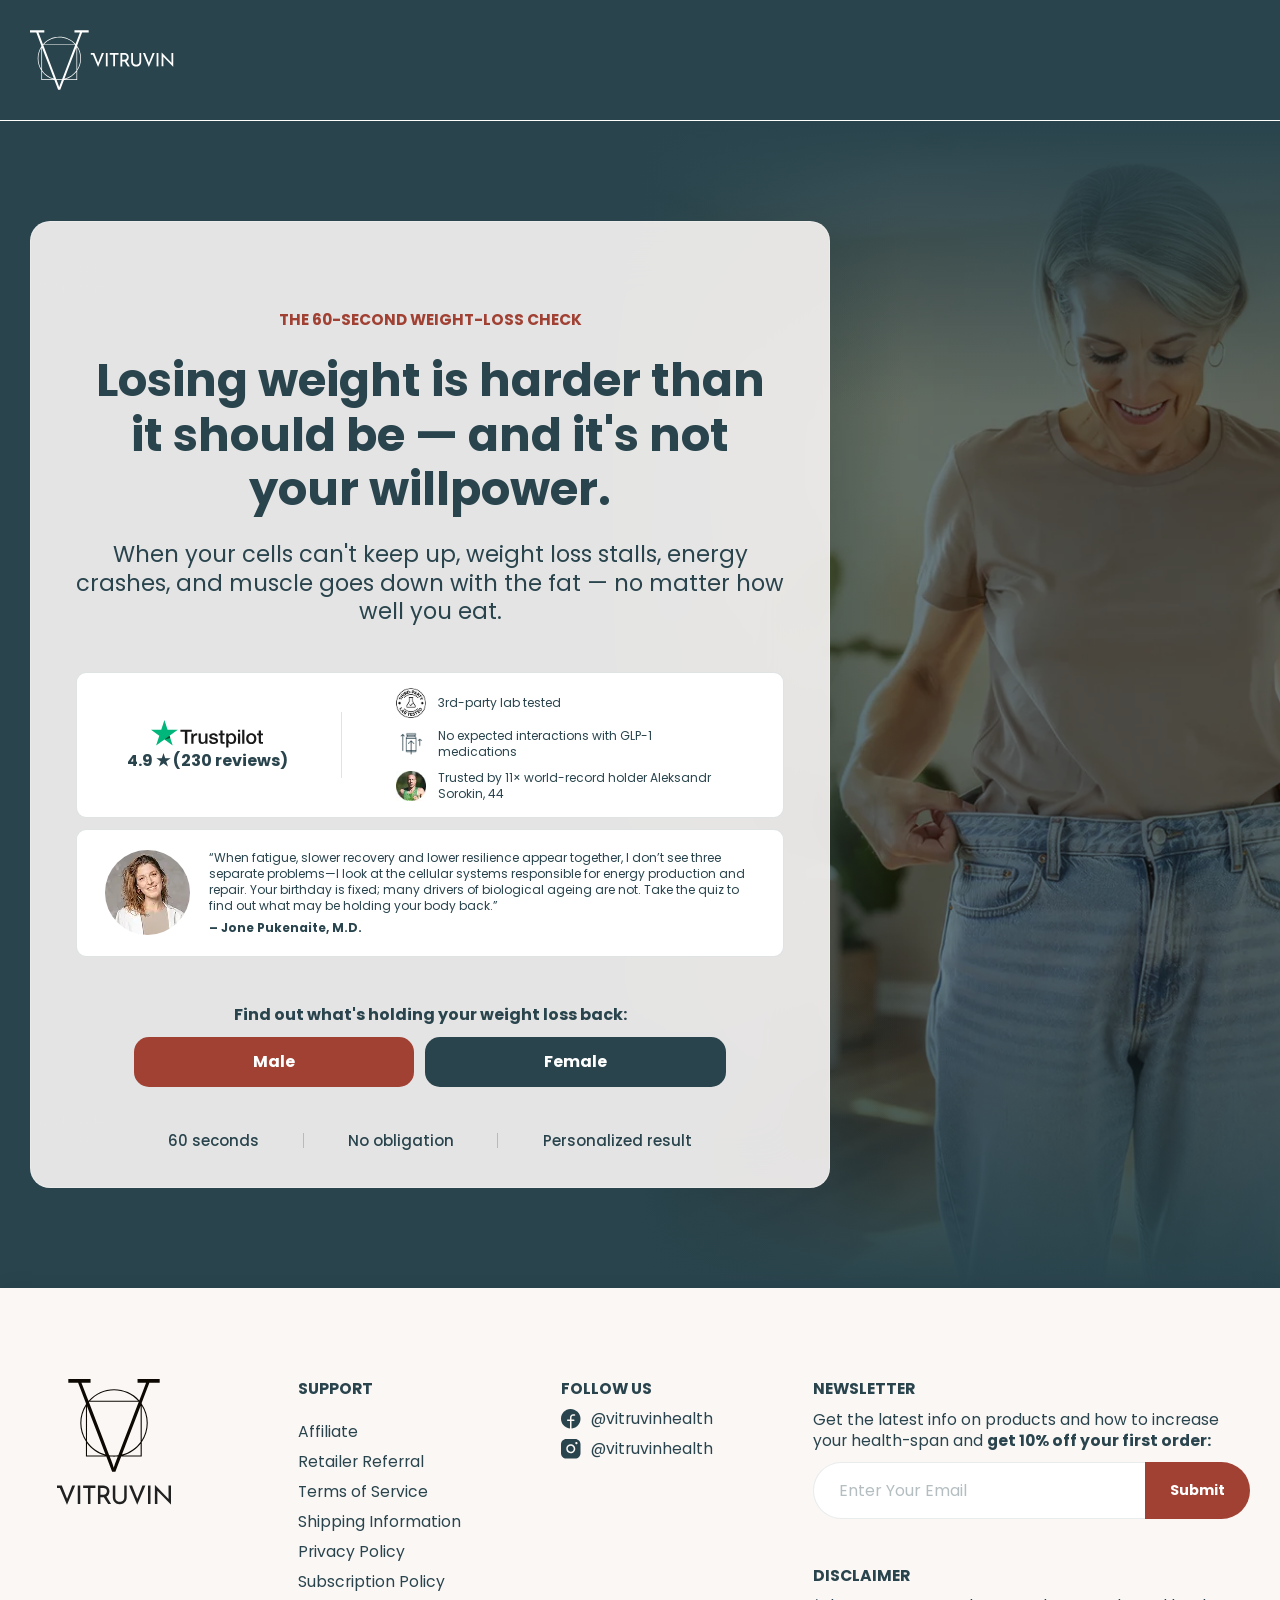
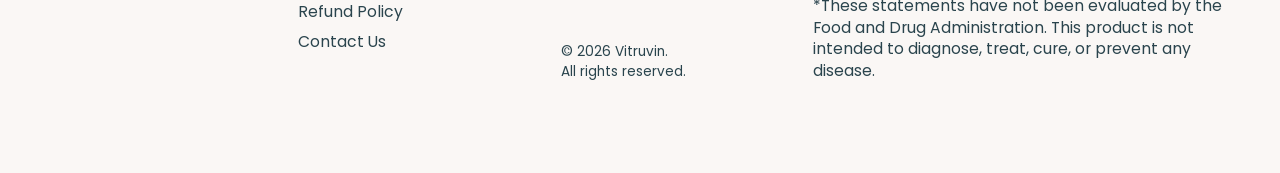
==== index.html @ 2f59027d "Add files via upload" ====
<!DOCTYPE html>
<html lang="en">

<head>
    <meta charset="UTF-8">
    <meta http-equiv="X-UA-Compatible" content="IE=edge">
    <meta name="viewport" content="width=device-width, initial-scale=1.0">
    <meta name="description" content="Vitruvin">
    <link rel="stylesheet" href="css/main-styles.css">

    <!-- &display=swap -->
    <link
        href="https://fonts.googleapis.com/css?family=Poppins:100,100italic,200,200italic,300,300italic,regular,italic,500,500italic,600,600italic,700,700italic,800,800italic,900,900italic&display=swap"
        rel="stylesheet" >
    <link
        href="https://fonts.googleapis.com/css?family=Roboto:100,200,300,regular,500,600,700,800,900,100italic,200italic,300italic,italic,500italic,600italic,700italic,800italic,900italic&display=swap"
        rel="stylesheet" >
    <title>Vitruvin</title>
</head>

<body>
    <div class="wrapper">
        <header class="header">
            <div class="header__container">
                <a href="/" class="header__logo" aria-label="logo / homepage link">
                    <svg>
                        <use xlink:href='img/icons/icons-sprite.svg#white-logo'></use>
                    </svg>
                </a>
            </div>
        </header>
        <main class="page">
            <section class='hero'>
                <div class="hero__back">
                    <span class="hero__back-01"></span><span class="hero__back-02"></span><span
                        class="hero__back-03"></span><span class="hero__back-04"></span>
                    <span class="hero__back-05"></span>
                </div>
                <div class="hero__container">
                    <form action="#" class="body-hero">
                        <header class="body-hero__header">
                            THE 60-SECOND WEIGHT-LOSS CHECK
                        </header>
                        <fieldset class="body-hero__fieldset">
                            <h1 class="body-hero__title">
                                Losing weight is harder than it should be — and it's not your willpower.
                            </h1>
                            <div class="body-hero__subtitle">
                                When your cells can't keep up, weight loss stalls, energy crashes, and muscle goes
                                down with the fat — no matter how
                                well you eat.
                            </div>
                            <div class="body-hero__about">
                                <div class="body-hero__trustpilot">
                                    <div class="body-hero__trustpilot-logo">
                                        <svg>
                                            <use xlink:href='img/icons/icons-sprite.svg#trustpilot-logo'></use>
                                        </svg>
                                    </div>
                                    <div class="body-hero__trustpilot-text">
                                        4.9 ★ (230 reviews)
                                    </div>
                                </div>
                                <div class="body-hero__info">
                                    <ul class="body-hero__list">
                                        <li class="body-hero__item">
                                            <div class="body-hero__item-icon">
                                                <img src="img/hero/icon_01.png" alt="hero-icon">
                                            </div>
                                            <div class="body-hero__item-text">
                                                3rd-party lab tested
                                            </div>
                                        </li>
                                        <li class="body-hero__item">
                                            <div class="body-hero__item-icon">
                                                <img src="img/hero/icon_02.png" alt="hero-icon">
                                            </div>
                                            <div class="body-hero__item-text">
                                                No expected interactions with GLP-1 medications
                                            </div>
                                        </li>
                                        <li class="body-hero__item">
                                            <div class="body-hero__item-icon">
                                                <img src="img/hero/info-avatar.webp" alt="hero-icon">
                                            </div>
                                            <div class="body-hero__item-text">
                                                Trusted by 11× world-record holder Aleksandr Sorokin, 44
                                            </div>
                                        </li>
                                    </ul>
                                </div>
                            </div>
                            <div class="body-hero__review">
                                <div class="body-hero__review-avatar">
                                    <img src="img/hero/review-avatar_01.webp" alt="review-avatar">
                                </div>
                                <div class="body-hero__review-text">
                                    “When fatigue, slower recovery and lower resilience appear together, I
                                    don’t see three separate problems—I look at the
                                    cellular systems responsible for energy production and repair. Your
                                    birthday is fixed; many drivers of biological ageing
                                    are not. Take the quiz to find out what may be holding your body back.”
                                </div>
                                <div class="body-hero__review-name">
                                    – Jone Pukenaite, M.D.
                                </div>
                            </div>
                            <div class="hero-body-quiz">
                                <h2 class="hero-body-quiz__question">
                                    Find out what's holding your weight loss back:
                                </h2>
                                <div class="hero-body-quiz__answers hero-body-quiz__answers-row">
                                    <button type="button" class="hero-body-quiz__button hero-body-quiz__button-alt">
                                        Male
                                    </button>
                                    <button type="button" class="hero-body-quiz__button">
                                        Female
                                    </button>
                                </div>
                            </div>
                        </fieldset>
                        <footer class="body-hero__footer">
                            <ul class="body-hero__footer-list">
                                <li class="body-hero__footer-item">
                                    60 seconds
                                </li>
                                <li class="body-hero__footer-item">
                                    No obligation
                                </li>
                                <li class="body-hero__footer-item">
                                    Personalized result
                                </li>
                            </ul>
                        </footer>
                    </form>
                </div>
            </section>
        </main>
        <footer class="footer">
            <div class="footer__container">
                <a href="/" class="footer__logo" aria-label="logo/ homepage link">
                    <svg>
                        <use xlink:href='img/icons/icons-sprite.svg#dark-logo'></use>
                    </svg>
                </a>
                <div class="footer__actions">
                    <div class="footer__column">
                        <h2 class="footer__title footer__title-alt">
                            SUPPORT
                        </h2>
                        <nav class="footer__menu">
                            <ul class="footer__list">
                                <li class="footer__item">
                                    <a href="#" class="footer__link">
                                        Affiliate
                                    </a>
                                </li>
                                <li class="footer__item">
                                    <a href="#" class="footer__link">
                                        Retailer Referral
                                    </a>
                                </li>
                                <li class="footer__item">
                                    <a href="#" class="footer__link">
                                        Terms of Service
                                    </a>
                                </li>
                                <li class="footer__item">
                                    <a href="#" class="footer__link">
                                        Shipping Information
                                    </a>
                                </li>
                                <li class="footer__item">
                                    <a href="#" class="footer__link">
                                        Privacy Policy
                                    </a>
                                </li>
                                <li class="footer__item">
                                    <a href="#" class="footer__link">
                                        Subscription Policy
                                    </a>
                                </li>
                                <li class="footer__item">
                                    <a href="#" class="footer__link">
                                        Refund Policy
                                    </a>
                                </li>
                                <li class="footer__item">
                                    <a href="#" class="footer__link">
                                        Contact Us
                                    </a>
                                </li>
                            </ul>
                        </nav>
                    </div>
                    <div class="footer__column">
                        <h2 class="footer__title">
                            FOLLOW US
                        </h2>
                        <nav class="footer__menu">
                            <ul class="footer__list">
                                <li class="footer__item">
                                    <a href="#" class="footer__link">
                                        <span class="footer__icon">
                                            <svg>
                                                <use xlink:href='img/icons/icons-sprite.svg#social_01'></use>
                                            </svg>
                                        </span>
                                        @vitruvinhealth
                                    </a>
                                </li>
                                <li class="footer__item">
                                    <a href="#" class="footer__link">
                                        <span class="footer__icon">
                                            <svg>
                                                <use xlink:href='img/icons/icons-sprite.svg#social_02'></use>
                                            </svg>
                                        </span>
                                        @vitruvinhealth
                                    </a>
                                </li>
                            </ul>
                        </nav>
                        <div class="footer__copy">
                            <span>© 2026 Vitruvin.</span>
                            All rights reserved.
                        </div>
                    </div>
                </div>
                <div class="footer__column">
                    <h2 class="footer__title">
                        NEWSLETTER
                    </h2>
                    <div class="footer__text">
                        Get the latest info on products and how to increase your health-span and <strong>get 10% off
                            your first order:</strong>
                    </div>
                    <form action="#" class="form-footer">
                        <div class="form-footer__item">
                            <input type="email" id="userEmail" name="User Email" autocomplete="email"
                                class="form-footer__input" placeholder="Enter Your Email">
                            <button type="submit" class="form-footer__button">
                                Submit
                            </button>
                        </div>
                    </form>
                    <h3 class="footer__title">
                        DISCLAIMER
                    </h3>
                    <div class="footer__text">
                        *These statements have not been evaluated by the Food and Drug
                        Administration. This product is not intended to diagnose, treat,
                        cure, or prevent any disease.
                    </div>
                </div>
                <div class="footer__copy footer__copy-tablet">
                    <span>© 2026 Vitruvin.</span>
                    All rights reserved.
                </div>
            </div>
        </footer>
    </div>
    <script src="js/script.js"></script>
</body>

</html>
---- css/main-styles.css ----
* {
  padding: 0;
  margin: 0;
  border: 0;
}

*, *:before, *:after {
  -webkit-box-sizing: border-box;
  box-sizing: border-box;
}

:focus, :active {
  outline: none;
}

a:focus, a:active {
  outline: none;
}

nav, footer, header, aside {
  display: block;
}

html, body {
  height: 100%;
  width: 100%;
  font-size: 100%;
  line-height: 1;
  -ms-text-size-adjust: 100%;
  -moz-text-size-adjust: 100%;
  -webkit-text-size-adjust: 100%;
  -webkit-font-smoothing: antialiased;
}

input, button, textarea {
  font-family: inherit;
}

textarea {
  resize: none;
}

input::-ms-clear {
  display: none;
}

button {
  cursor: pointer;
  background: transparent;
}

button::-moz-focus-inner {
  padding: 0;
  border: 0;
}

a, a:visited {
  text-decoration: none;
}

a:hover {
  text-decoration: none;
}

ul li {
  list-style: none;
}

img {
  vertical-align: top;
  max-width: 100%;
}

h1, h2, h3, h4, h5, h6 {
  font-size: inherit;
  font-weight: 400;
}

:root {
  --font-family: "Poppins", sans-serif;
  --second-family: "Roboto", sans-serif;
  --third-family: "SF Pro", sans-serif;
  --font3: "Inter", sans-serif;
  --font4: "Geist Mono", sans-serif;
}

html,
body {
  height: 100%;
}

body {
  line-height: 125%;
  font-family: var(--font-family);
  color: #000;
  font-size: 16px;
  color: #29444d;
}
body._lock {
  overflow: hidden;
}

.wrapper {
  overflow: hidden;
  min-height: 100%;
  display: -webkit-box;
  display: -ms-flexbox;
  display: flex;
  -webkit-box-orient: vertical;
  -webkit-box-direction: normal;
      -ms-flex-direction: column;
          flex-direction: column;
}

.page {
  -webkit-box-flex: 1;
      -ms-flex: 1 1 auto;
          flex: 1 1 auto;
}

[class*=__container] {
  max-width: 1460px;
  margin: 0 auto;
  padding: 0 30px;
}

.header {
  background: #29444d;
  padding: 70px 0 30px;
  border-bottom: 1px solid #fff;
}
@media (min-width: 480px) {
  .header {
    padding: 30px 0;
  }
}
@media (max-width: 480px) {
  .header__logo {
    display: -webkit-box;
    display: -ms-flexbox;
    display: flex;
    -webkit-box-align: center;
        -ms-flex-align: center;
            align-items: center;
    -webkit-box-pack: center;
        -ms-flex-pack: center;
            justify-content: center;
  }
}
.header__logo svg {
  width: 144px;
  height: 60px;
  display: -webkit-box;
  display: -ms-flexbox;
  display: flex;
  -webkit-box-align: center;
      -ms-flex-align: center;
          align-items: center;
  -webkit-box-pack: center;
      -ms-flex-pack: center;
          justify-content: center;
}
.header__logo svg svg {
  width: 144px;
  height: 60px;
}

.hero {
  position: relative;
  padding: 0 0 50px;
}
@media (max-width: 767.98px) {
  .hero {
    background: #29444d;
  }
}
@media (min-width: 768.98px) {
  .hero {
    padding: 100px 0;
  }
}
.hero__back {
  position: relative;
}
@media (min-width: 768.98px) {
  .hero__back {
    position: absolute;
    width: 100%;
    height: 100%;
    top: 0;
    left: 0;
    z-index: -1;
  }
}
.hero__back-01 {
  position: absolute;
  width: 100%;
  height: 100%;
  top: 0;
  left: 0;
  z-index: 2;
  mix-blend-mode: multiply;
}
@media (min-width: 768.98px) {
  .hero__back-01 {
    background: rgba(41, 68, 77, 0.7);
  }
}
@media (max-width: 767.98px) {
  .hero__back-01 {
    background: rgba(41, 68, 77, 0.85);
  }
}
.hero__back-02 {
  position: absolute;
  width: 100%;
  height: 100%;
  top: 0;
  left: 0;
}
@media (min-width: 768.98px) {
  .hero__back-02 {
    width: 115%;
    z-index: 2;
    background: -webkit-gradient(linear, left top, right top, color-stop(43.49%, #29444d), color-stop(61.33%, rgba(41, 68, 77, 0)));
    background: linear-gradient(90deg, #29444d 43.49%, rgba(41, 68, 77, 0) 61.33%);
  }
}
@media (max-width: 767.98px) {
  .hero__back-02 {
    background: -webkit-gradient(linear, left bottom, left top, from(#29444d), color-stop(15.8%, rgba(41, 68, 77, 0)));
    background: linear-gradient(360deg, #29444d 0%, rgba(41, 68, 77, 0) 15.8%);
    z-index: 3;
  }
}
@media (min-width: 768.98px) {
  .hero__back-03 {
    position: absolute;
    width: 100%;
    height: 100%;
    top: 0;
    left: 0;
    z-index: 2;
    background: -webkit-gradient(linear, left bottom, left top, from(#29444d), color-stop(26.64%, rgba(41, 68, 77, 0)));
    background: linear-gradient(360deg, #29444d 0%, rgba(41, 68, 77, 0) 26.64%);
  }
}
@media (min-width: 768.98px) {
  .hero__back-04 {
    position: absolute;
    width: 100%;
    height: 100%;
    top: 0;
    left: 0;
    z-index: 2;
    background: -webkit-gradient(linear, left top, left bottom, from(#29444d), color-stop(24.35%, rgba(41, 68, 77, 0)));
    background: linear-gradient(180deg, #29444d 0%, rgba(41, 68, 77, 0) 24.35%);
  }
}
.hero__back-05 {
  width: 100%;
  display: block;
  background: url(../img/hero/hero-back.webp) center top/cover no-repeat;
}
@media (min-width: 768.98px) {
  .hero__back-05 {
    position: absolute;
    width: 100%;
    height: 100%;
    top: 0;
    right: 0;
    z-index: 1;
    mix-blend-mode: multiply;
    background: url(../img/hero/hero-back-desktop.webp) center top/cover no-repeat;
  }
}
@media (max-width: 767.98px) {
  .hero__back-05 {
    aspect-ratio: 39/25;
  }
}
.hero__back img {
  position: absolute;
  width: 50%;
  height: 100%;
  top: 0;
  right: 0;
  -o-object-fit: cover;
     object-fit: cover;
  -o-object-position: right top;
     object-position: right top;
  z-index: 1;
}

.body-hero {
  padding-top: 100px;
}
@media (max-width: 1460px) {
  .body-hero {
    padding-top: calc(30px + 70 * (100vw - 390px) / 1070);
  }
}
.body-hero {
  padding-bottom: 40px;
}
@media (max-width: 1460px) {
  .body-hero {
    padding-bottom: calc(30px + 10 * (100vw - 390px) / 1070);
  }
}
.body-hero {
  padding-inline: 50px;
}
@media (max-width: 1460px) {
  .body-hero {
    padding-inline: calc(20px + 30 * (100vw - 390px) / 1070);
  }
}
.body-hero {
  backdrop-filter: blur(30px);
  background: rgba(250, 247, 245, 0.9);
  border: 1px solid rgba(255, 255, 255, 0.25);
  border-radius: 20px;
  max-width: 800px;
  -webkit-box-sizing: border-box;
          box-sizing: border-box;
}
.body-hero__header {
  font-weight: 700;
  font-size: 16px;
}
@media (max-width: 1460px) {
  .body-hero__header {
    font-size: calc(12px + 4 * (100vw - 390px) / 1070);
  }
}
.body-hero__header {
  line-height: 125%;
  text-align: center;
  color: #a14133;
  margin-bottom: 25px;
}
@media (max-width: 1460px) {
  .body-hero__header {
    margin-bottom: calc(15px + 10 * (100vw - 390px) / 1070);
  }
}
.body-hero__fieldset {
  display: block;
  width: 100%;
}
@media (max-width: 400px) {
  .body-hero__fieldset {
    width: calc(100% + 2px);
    margin-left: -1px;
  }
}
.body-hero__fieldset:not(:last-child) {
  margin-bottom: 50px;
}
@media (max-width: 1460px) {
  .body-hero__fieldset:not(:last-child) {
    margin-bottom: calc(30px + 20 * (100vw - 390px) / 1070);
  }
}
.body-hero__title {
  font-weight: 700;
  font-size: 51px;
}
@media (max-width: 1460px) {
  .body-hero__title {
    font-size: calc(24px + 27 * (100vw - 390px) / 1070);
  }
}
.body-hero__title {
  text-align: center;
  color: #29444d;
  margin-bottom: 25px;
}
@media (max-width: 1460px) {
  .body-hero__title {
    margin-bottom: calc(15px + 10 * (100vw - 390px) / 1070);
  }
}
.body-hero__title {
  line-height: 125%;
}
@media (min-width: 480px) {
  .body-hero__title {
    line-height: 118%;
  }
}
.body-hero__subtitle {
  font-weight: 400;
  font-size: 24px;
}
@media (max-width: 1460px) {
  .body-hero__subtitle {
    font-size: calc(16px + 8 * (100vw - 390px) / 1070);
  }
}
.body-hero__subtitle {
  text-align: center;
  color: #29444d;
  line-height: 138%;
  margin-bottom: 50px;
}
@media (max-width: 1460px) {
  .body-hero__subtitle {
    margin-bottom: calc(30px + 20 * (100vw - 390px) / 1070);
  }
}
@media (min-width: 480px) {
  .body-hero__subtitle {
    line-height: 125%;
  }
}
.body-hero__about {
  display: -webkit-box;
  display: -ms-flexbox;
  display: flex;
  -webkit-box-pack: justify;
      -ms-flex-pack: justify;
          justify-content: space-between;
  -webkit-box-align: center;
      -ms-flex-align: center;
          align-items: center;
  border: 1px solid rgba(41, 68, 77, 0.15);
  border-radius: 10px;
  padding: 20px;
  background: #fff;
  gap: 15px;
  -webkit-box-orient: vertical;
  -webkit-box-direction: normal;
      -ms-flex-direction: column;
          flex-direction: column;
  margin-bottom: 10px;
}
@media (max-width: 1460px) {
  .body-hero__about {
    margin-bottom: calc(15px + -5 * (100vw - 390px) / 1070);
  }
}
@media (min-width: 570px) {
  .body-hero__about {
    -webkit-box-orient: horizontal;
    -webkit-box-direction: normal;
        -ms-flex-direction: row;
            flex-direction: row;
    gap: 25px;
  }
}
@media (min-width: 767.98px) {
  .body-hero__about {
    gap: 54px;
  }
}
@media (min-width: 991.9808px) {
  .body-hero__about {
    padding: 15px 50px;
  }
}
.body-hero__trustpilot {
  width: 100%;
  display: -webkit-box;
  display: -ms-flexbox;
  display: flex;
  -webkit-box-orient: vertical;
  -webkit-box-direction: normal;
      -ms-flex-direction: column;
          flex-direction: column;
  -webkit-box-align: center;
      -ms-flex-align: center;
          align-items: center;
  padding-bottom: 15px;
  position: relative;
}
.body-hero__trustpilot::after {
  content: "";
  position: absolute;
  width: 100%;
  height: 1px;
  right: 0;
  top: 100%;
  -webkit-transform: translate(0, -50%);
      -ms-transform: translate(0, -50%);
          transform: translate(0, -50%);
  background: rgba(41, 68, 77, 0.15);
}
@media (min-width: 570px) {
  .body-hero__trustpilot {
    -webkit-box-flex: 0;
        -ms-flex: 0 0 auto;
            flex: 0 0 auto;
  }
  .body-hero__trustpilot::after {
    content: "";
    position: absolute;
    width: 1px;
    height: 66px;
    right: 0;
    top: 50%;
    -webkit-transform: translate(0, -50%);
        -ms-transform: translate(0, -50%);
            transform: translate(0, -50%);
    background: rgba(41, 68, 77, 0.15);
  }
}
@media (min-width: 570px) {
  .body-hero__trustpilot {
    width: auto;
    padding-bottom: 0;
    padding-right: 25px;
  }
}
@media (min-width: 767.98px) {
  .body-hero__trustpilot {
    padding-right: 54px;
  }
}
.body-hero__trustpilot-logo {
  width: 116px;
  height: 28px;
  display: -webkit-box;
  display: -ms-flexbox;
  display: flex;
  -webkit-box-align: center;
      -ms-flex-align: center;
          align-items: center;
  -webkit-box-pack: center;
      -ms-flex-pack: center;
          justify-content: center;
}
.body-hero__trustpilot-logo svg {
  width: 116px;
  height: 28px;
}
.body-hero__trustpilot-logo {
  margin-bottom: 5px;
}
.body-hero__trustpilot-text {
  font-weight: 700;
  font-size: 16px;
  line-height: 100%;
  color: #29444d;
}
.body-hero__item {
  display: -webkit-box;
  display: -ms-flexbox;
  display: flex;
  -webkit-box-align: center;
      -ms-flex-align: center;
          align-items: center;
  gap: 10px;
}
@media (max-width: 1460px) {
  .body-hero__item {
    gap: calc(20px + -10 * (100vw - 390px) / 1070);
  }
}
.body-hero__item:not(:last-child) {
  margin-bottom: 10px;
}
.body-hero__item-icon {
  -webkit-box-flex: 0;
      -ms-flex: 0 0 40px;
          flex: 0 0 40px;
}
@media (min-width: 767.98px) {
  .body-hero__item-icon {
    -webkit-box-flex: 0;
        -ms-flex: 0 0 30px;
            flex: 0 0 30px;
  }
}
.body-hero__item-icon img {
  width: 100%;
  -o-object-fit: contain;
     object-fit: contain;
}
.body-hero__item-text {
  font-weight: 400;
  font-size: 12px;
  line-height: 133%;
  color: #29444d;
}
.body-hero__review {
  display: grid;
  grid-template-columns: 40px 1fr;
  -webkit-column-gap: 20px;
     -moz-column-gap: 20px;
          column-gap: 20px;
}
@media (max-width: 1460px) {
  .body-hero__review {
    -webkit-column-gap: calc(10px + 10 * (100vw - 390px) / 1070);
       -moz-column-gap: calc(10px + 10 * (100vw - 390px) / 1070);
            column-gap: calc(10px + 10 * (100vw - 390px) / 1070);
  }
}
.body-hero__review {
  row-gap: 5px;
}
@media (max-width: 1460px) {
  .body-hero__review {
    row-gap: calc(15px + -10 * (100vw - 390px) / 1070);
  }
}
.body-hero__review {
  border: 1px solid rgba(41, 68, 77, 0.15);
  border-radius: 10px;
  padding-block: 20px;
  padding-inline: 30px;
}
@media (max-width: 1460px) {
  .body-hero__review {
    padding-inline: calc(20px + 10 * (100vw - 390px) / 1070);
  }
}
.body-hero__review {
  background: #fff;
}
@media (min-width: 570px) {
  .body-hero__review {
    grid-template-columns: 85px 1fr;
  }
}
.body-hero__review:not(:last-child) {
  margin-bottom: 50px;
}
@media (max-width: 1460px) {
  .body-hero__review:not(:last-child) {
    margin-bottom: calc(30px + 20 * (100vw - 390px) / 1070);
  }
}
.body-hero__review-avatar {
  border-radius: 50%;
  overflow: hidden;
  width: 40px;
  height: 40px;
  grid-row-start: 2;
  grid-row-end: 3;
}
@media (min-width: 570px) {
  .body-hero__review-avatar {
    grid-row-start: 1;
    grid-row-end: 3;
    width: 85px;
    height: 85px;
  }
}
.body-hero__review-text {
  font-weight: 400;
  font-size: 12px;
  line-height: 133%;
  color: #29444d;
}
@media (max-width: 569px) {
  .body-hero__review-text {
    grid-column-start: 1;
    grid-column-end: 3;
  }
}
.body-hero__review-name {
  font-weight: 700;
  font-size: 12px;
  line-height: 133%;
  color: #29444d;
  -ms-flex-item-align: center;
      align-self: center;
}
.body-hero__footer-list {
  display: -webkit-box;
  display: -ms-flexbox;
  display: flex;
  gap: 50px;
}
@media (max-width: 1460px) {
  .body-hero__footer-list {
    gap: calc(17px + 33 * (100vw - 390px) / 1070);
  }
}
.body-hero__footer-list {
  -webkit-box-pack: center;
      -ms-flex-pack: center;
          justify-content: center;
  -webkit-box-align: center;
      -ms-flex-align: center;
          align-items: center;
  text-align: center;
}
.body-hero__footer-item {
  font-weight: 500;
  font-size: 16px;
}
@media (max-width: 1460px) {
  .body-hero__footer-item {
    font-size: calc(10px + 6 * (100vw - 390px) / 1070);
  }
}
.body-hero__footer-item {
  line-height: 100%;
  color: #29444d;
}
.body-hero__footer-item:not(:last-child) {
  position: relative;
  padding-right: 50px;
}
@media (max-width: 1460px) {
  .body-hero__footer-item:not(:last-child) {
    padding-right: calc(17px + 33 * (100vw - 390px) / 1070);
  }
}
.body-hero__footer-item:not(:last-child)::after {
  content: "";
  position: absolute;
  width: 1px;
  height: 100%;
  top: 0;
  right: 0;
  background: rgba(41, 68, 77, 0.25);
}
@media (min-width: 390px) {
  .body-hero__footer-item {
    text-wrap: nowrap;
  }
}

.hero-body-quiz__question {
  font-weight: 700;
  font-size: 16px;
  line-height: 138%;
  text-align: center;
  color: #29444d;
  margin-bottom: 10px;
}
@media (max-width: 1460px) {
  .hero-body-quiz__question {
    margin-bottom: calc(15px + -5 * (100vw - 390px) / 1070);
  }
}
.hero-body-quiz__answers-row {
  display: -webkit-box;
  display: -ms-flexbox;
  display: flex;
  -webkit-box-align: center;
      -ms-flex-align: center;
          align-items: center;
  gap: 10px;
}
@media (max-width: 1460px) {
  .hero-body-quiz__answers-row {
    gap: calc(15px + -5 * (100vw - 390px) / 1070);
  }
}
@media (max-width: 580px) {
  .hero-body-quiz__answers-row {
    -webkit-box-orient: vertical;
    -webkit-box-direction: normal;
        -ms-flex-direction: column;
            flex-direction: column;
  }
}
.hero-body-quiz__answers-row {
  max-width: 592px;
  margin-inline: auto;
}
.hero-body-quiz__button {
  -webkit-box-flex: 1;
      -ms-flex: 1 1 auto;
          flex: 1 1 auto;
  border-radius: 15px;
  padding: 17px 20px;
  background: #29444d;
  font-weight: 700;
  font-size: 16px;
  line-height: 100%;
  text-align: center;
  color: #fff;
}
@media (max-width: 580px) {
  .hero-body-quiz__button {
    width: 100%;
  }
}
.hero-body-quiz__button-alt {
  background: #a14133;
}

.footer {
  -webkit-box-shadow: 0 -2px 20px 0 rgba(0, 0, 0, 0.05);
          box-shadow: 0 -2px 20px 0 rgba(0, 0, 0, 0.05);
  background: #faf7f5;
  padding-block: 100px;
}
@media (max-width: 1460px) {
  .footer {
    padding-block: calc(50px + 50 * (100vw - 390px) / 1070);
  }
}
.footer__container {
  display: -webkit-box;
  display: -ms-flexbox;
  display: flex;
  gap: 40px;
}
@media (min-width: 1270px) {
  .footer__container {
    gap: 100px;
  }
}
@media (max-width: 991.98px) {
  .footer__container {
    -webkit-box-orient: vertical;
    -webkit-box-direction: normal;
        -ms-flex-direction: column;
            flex-direction: column;
  }
}
.footer__logo {
  -webkit-box-flex: 0;
      -ms-flex: 0 0 114px;
          flex: 0 0 114px;
  width: 114px;
  height: 126px;
  display: -webkit-box;
  display: -ms-flexbox;
  display: flex;
  -webkit-box-align: center;
      -ms-flex-align: center;
          align-items: center;
  -webkit-box-pack: center;
      -ms-flex-pack: center;
          justify-content: center;
}
.footer__logo svg {
  width: 114px;
  height: 126px;
}
.footer__logo {
  padding-inline: 27px;
  -webkit-box-sizing: content-box;
          box-sizing: content-box;
}
@media (max-width: 991.98px) {
  .footer__logo {
    margin: 0 auto;
  }
}
.footer__actions {
  display: -webkit-box;
  display: -ms-flexbox;
  display: flex;
  gap: 40px;
  -webkit-box-flex: 0;
      -ms-flex: 0 0 auto;
          flex: 0 0 auto;
}
@media (min-width: 1270px) {
  .footer__actions {
    gap: 100px;
  }
}
@media (max-width: 991.98px) {
  .footer__actions {
    -webkit-box-ordinal-group: 4;
        -ms-flex-order: 3;
            order: 3;
  }
}
.footer__column:has(.footer__copy) {
  display: -webkit-box;
  display: -ms-flexbox;
  display: flex;
  -webkit-box-orient: vertical;
  -webkit-box-direction: normal;
      -ms-flex-direction: column;
          flex-direction: column;
}
.footer__column:has(.form-footer) {
  -webkit-box-flex: 0;
      -ms-flex: 0 1 auto;
          flex: 0 1 auto;
}
@media (max-width: 991.98px) {
  .footer__column:has(.form-footer) {
    -webkit-box-ordinal-group: 2;
        -ms-flex-order: 1;
            order: 1;
  }
}
@media (min-width: 991.98px) {
  .footer__column {
    max-width: 608px;
  }
}
.footer__title {
  font-weight: 700;
  font-size: 16px;
}
@media (max-width: 1460px) {
  .footer__title {
    font-size: calc(14px + 2 * (100vw - 390px) / 1070);
  }
}
.footer__title {
  line-height: 125%;
  color: #2a444d;
  margin-bottom: 10px;
}
.footer__title-alt {
  margin-bottom: 26px;
}
@media (max-width: 1460px) {
  .footer__title-alt {
    margin-bottom: calc(10px + 16 * (100vw - 390px) / 1070);
  }
}
.footer__item:not(:last-child) {
  margin-bottom: 0.625rem;
}
.footer__link {
  font-weight: 400;
  font-size: 16px;
}
@media (max-width: 1460px) {
  .footer__link {
    font-size: calc(14px + 2 * (100vw - 390px) / 1070);
  }
}
.footer__link {
  line-height: 125%;
  color: #2a444d;
}
.footer__link:has(.footer__icon) {
  display: -webkit-box;
  display: -ms-flexbox;
  display: flex;
  -webkit-box-align: center;
      -ms-flex-align: center;
          align-items: center;
  gap: 10px;
}
.footer__icon {
  width: 20px;
  height: 20px;
  display: -webkit-box;
  display: -ms-flexbox;
  display: flex;
  -webkit-box-align: center;
      -ms-flex-align: center;
          align-items: center;
  -webkit-box-pack: center;
      -ms-flex-pack: center;
          justify-content: center;
}
.footer__icon svg {
  width: 20px;
  height: 20px;
}
.footer__copy {
  -webkit-box-flex: 1;
      -ms-flex: 1 1 auto;
          flex: 1 1 auto;
  display: -webkit-box;
  display: -ms-flexbox;
  display: flex;
  -webkit-box-orient: vertical;
  -webkit-box-direction: normal;
      -ms-flex-direction: column;
          flex-direction: column;
  -webkit-box-pack: end;
      -ms-flex-pack: end;
          justify-content: flex-end;
  margin-top: 40px;
  font-size: 14px;
}
@media (max-width: 1460px) {
  .footer__copy {
    font-size: calc(12px + 2 * (100vw - 390px) / 1070);
  }
}
.footer__copy span {
  display: block;
}
@media (max-width: 990.98px) {
  .footer__copy {
    display: none;
  }
}
@media (min-width: 991.98px) {
  .footer__copy-tablet {
    display: none;
  }
}
@media (max-width: 990.98px) {
  .footer__copy-tablet {
    margin-top: 0;
    display: -webkit-box;
    display: -ms-flexbox;
    display: flex;
    -webkit-box-align: center;
        -ms-flex-align: center;
            align-items: center;
    -webkit-box-pack: center;
        -ms-flex-pack: center;
            justify-content: center;
    -webkit-box-ordinal-group: 6;
        -ms-flex-order: 5;
            order: 5;
  }
}
.footer__text {
  font-size: 16px;
}
@media (max-width: 1460px) {
  .footer__text {
    font-size: calc(14px + 2 * (100vw - 390px) / 1070);
  }
}
.footer__text {
  line-height: 138%;
  color: #2a444d;
}
.footer__text:not(:last-child) {
  margin-bottom: 10px;
}

.form-footer {
  margin-bottom: 50px;
}
@media (max-width: 1460px) {
  .form-footer {
    margin-bottom: calc(30px + 20 * (100vw - 390px) / 1070);
  }
}
.form-footer__item {
  display: -webkit-box;
  display: -ms-flexbox;
  display: flex;
}
.form-footer__input {
  padding: 15px 25px;
  border-bottom: 1px solid rgba(41, 68, 77, 0.1);
  border-left: 1px solid rgba(41, 68, 77, 0.1);
  border-top: 1px solid rgba(41, 68, 77, 0.1);
  border-radius: 50px 0 0 50px;
  -webkit-box-flex: 1;
      -ms-flex: 1 1 auto;
          flex: 1 1 auto;
  width: 100%;
  font-weight: 400;
  font-size: 16px;
  line-height: 100%;
}
.form-footer__input::-webkit-input-placeholder {
  color: rgba(41, 68, 77, 0.35);
}
.form-footer__input::-moz-placeholder {
  color: rgba(41, 68, 77, 0.35);
}
.form-footer__input:-ms-input-placeholder {
  color: rgba(41, 68, 77, 0.35);
}
.form-footer__input::-ms-input-placeholder {
  color: rgba(41, 68, 77, 0.35);
}
.form-footer__input::placeholder {
  color: rgba(41, 68, 77, 0.35);
}
.form-footer__button {
  -webkit-box-flex: 0;
      -ms-flex: 0 0 auto;
          flex: 0 0 auto;
  border-radius: 0 50px 50px 0;
  padding: 7px 25px;
  background: #a14133;
  font-weight: 700;
  font-size: 14px;
  color: #fff;
}
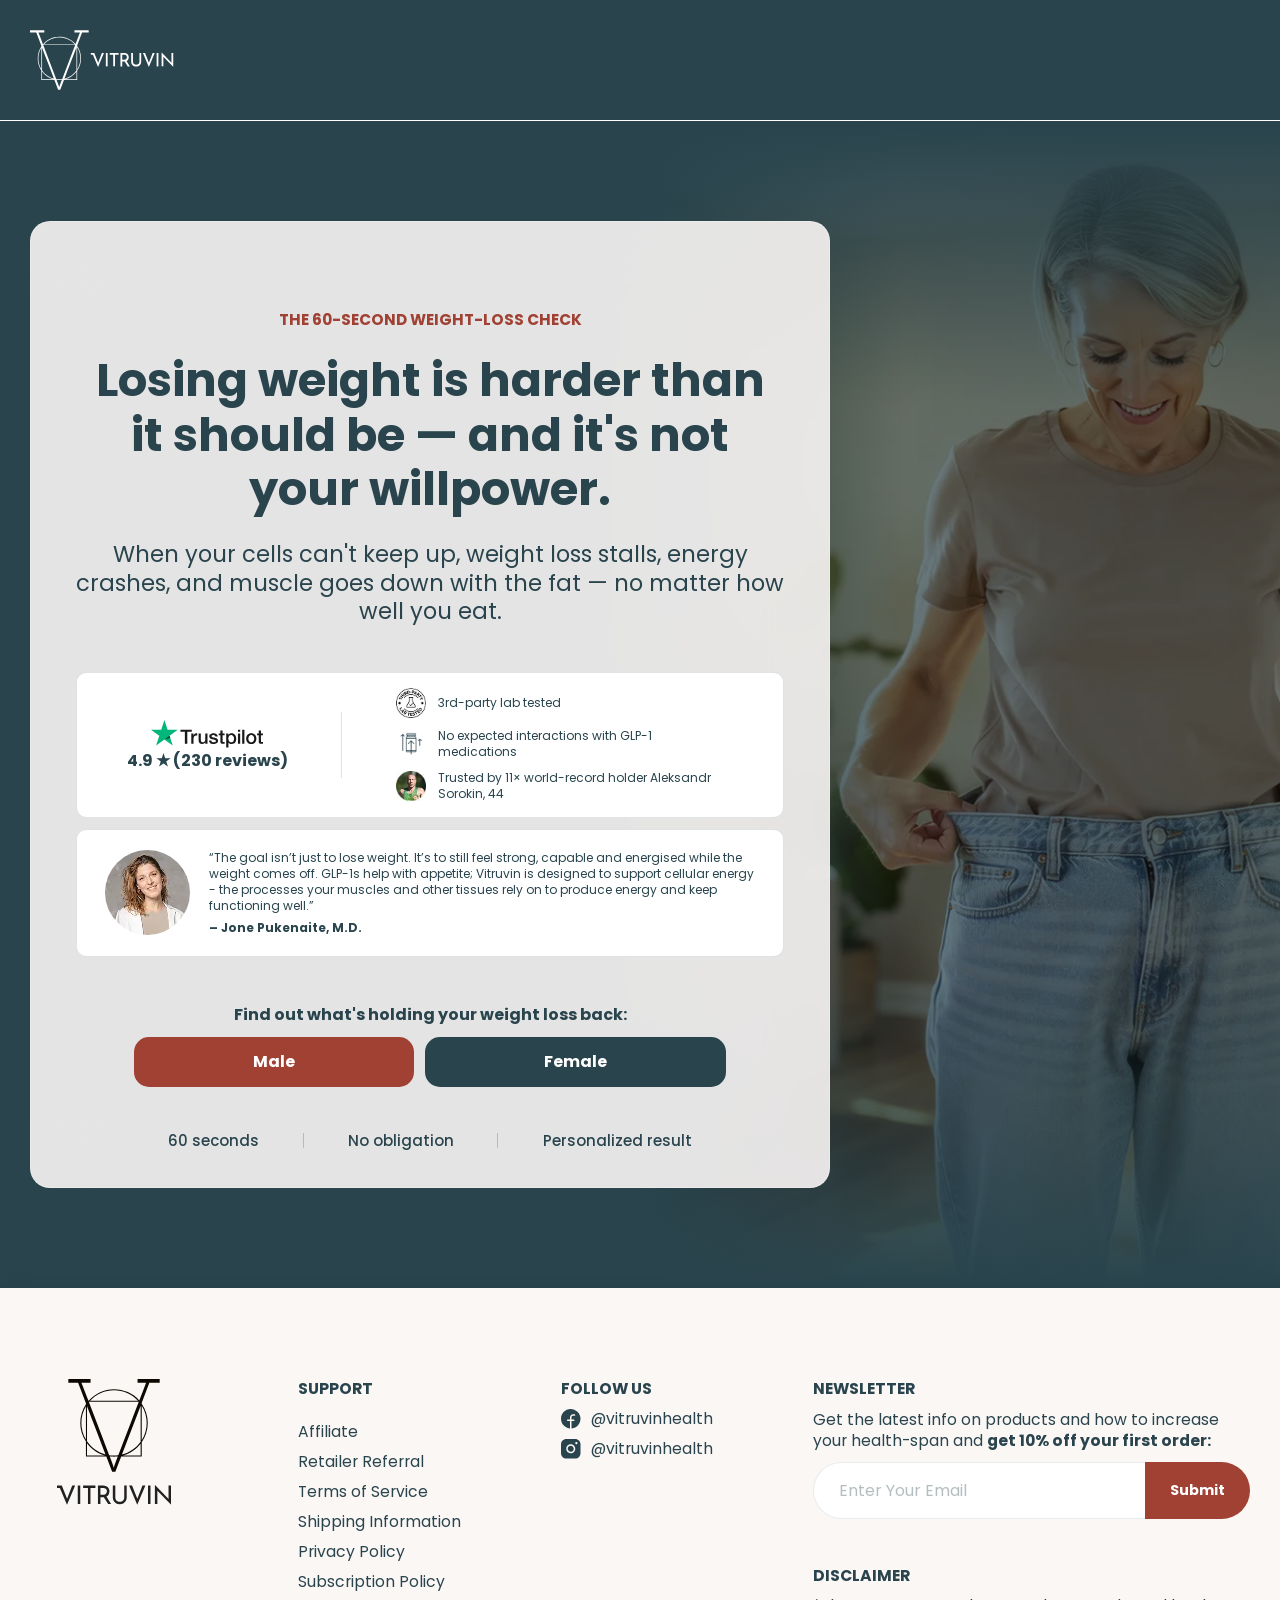
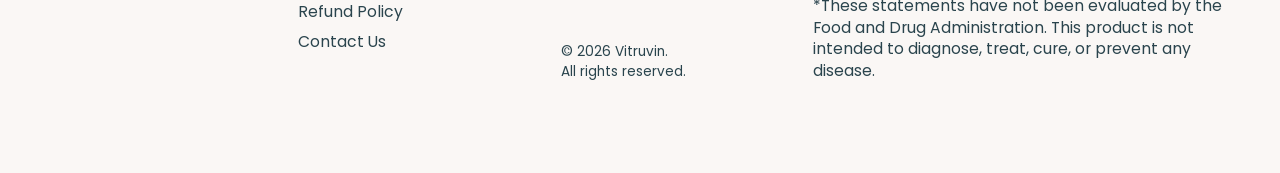
==== commit 4c0a965a: "Add files via upload" ====
--- a/index.html
+++ b/index.html
@@ -8,13 +8,7 @@
     <meta name="description" content="Vitruvin">
     <link rel="stylesheet" href="css/main-styles.css">
 
-    <!-- &display=swap -->
-    <link
-        href="https://fonts.googleapis.com/css?family=Poppins:100,100italic,200,200italic,300,300italic,regular,italic,500,500italic,600,600italic,700,700italic,800,800italic,900,900italic&display=swap"
-        rel="stylesheet" >
-    <link
-        href="https://fonts.googleapis.com/css?family=Roboto:100,200,300,regular,500,600,700,800,900,100italic,200italic,300italic,italic,500italic,600italic,700italic,800italic,900italic&display=swap"
-        rel="stylesheet" >
+
     <title>Vitruvin</title>
 </head>
 
@@ -24,7 +18,7 @@
             <div class="header__container">
                 <a href="/" class="header__logo" aria-label="logo / homepage link">
                     <svg>
-                        <use xlink:href='img/icons/icons-sprite.svg#white-logo'></use>
+                        <use xlink:href='img/icons/icons-sprite.svg#logo'></use>
                     </svg>
                 </a>
             </div>
@@ -41,15 +35,22 @@
                         <header class="body-hero__header">
                             THE 60-SECOND WEIGHT-LOSS CHECK
                         </header>
-                        <fieldset class="body-hero__fieldset">
-                            <h1 class="body-hero__title">
-                                Losing weight is harder than it should be — and it's not your willpower.
-                            </h1>
-                            <div class="body-hero__subtitle">
-                                When your cells can't keep up, weight loss stalls, energy crashes, and muscle goes
-                                down with the fat — no matter how
-                                well you eat.
-                            </div>
+                        <div class="body-hero__body ">
+                            <div class="hero-body-quiz-header">
+                                <fieldset class="hero-body-quiz-header__item _active">
+                                    <h1 class="hero-body-quiz-header__title">
+                                        Losing weight is harder than it should be — and it's not your willpower.
+                                    </h1>
+                                    <div class="hero-body-quiz-header__subtitle">
+                                        When your cells can't keep up, weight loss stalls, energy crashes, and muscle
+                                        goes
+                                        down with the fat — no matter how
+                                        well you eat.
+                                    </div>
+                                </fieldset>
+
+                            </div>
+
                             <div class="body-hero__about">
                                 <div class="body-hero__trustpilot">
                                     <div class="body-hero__trustpilot-logo">
@@ -95,30 +96,30 @@
                                     <img src="img/hero/review-avatar_01.webp" alt="review-avatar">
                                 </div>
                                 <div class="body-hero__review-text">
-                                    “When fatigue, slower recovery and lower resilience appear together, I
-                                    don’t see three separate problems—I look at the
-                                    cellular systems responsible for energy production and repair. Your
-                                    birthday is fixed; many drivers of biological ageing
-                                    are not. Take the quiz to find out what may be holding your body back.”
+                                    “The goal isn’t just to lose weight. It’s to still feel strong, capable and energised while the weight comes off. GLP-1s help with appetite; Vitruvin is designed to support cellular energy - the processes your muscles and other tissues rely on to produce energy and keep functioning well.”
                                 </div>
                                 <div class="body-hero__review-name">
                                     – Jone Pukenaite, M.D.
                                 </div>
                             </div>
                             <div class="hero-body-quiz">
-                                <h2 class="hero-body-quiz__question">
-                                    Find out what's holding your weight loss back:
-                                </h2>
-                                <div class="hero-body-quiz__answers hero-body-quiz__answers-row">
-                                    <button type="button" class="hero-body-quiz__button hero-body-quiz__button-alt">
-                                        Male
-                                    </button>
-                                    <button type="button" class="hero-body-quiz__button">
-                                        Female
-                                    </button>
-                                </div>
-                            </div>
-                        </fieldset>
+                                <fieldset class="hero-body-quiz__item _active">
+                                    <h2 class="hero-body-quiz__question">
+                                        Find out what's holding your weight loss back:
+                                    </h2>
+                                    <div class="hero-body-quiz__answers hero-body-quiz__answers-row">
+                                        <a href="quize.html" class="hero-body-quiz__button hero-body-quiz__button-alt">
+                                            Male
+                                        </a>
+                                        <a href="quize.html" class="hero-body-quiz__button">
+                                            Female
+                                        </a>
+                                    </div>
+                                </fieldset>
+
+                            </div>
+                        </div>
+
                         <footer class="body-hero__footer">
                             <ul class="body-hero__footer-list">
                                 <li class="body-hero__footer-item">
@@ -140,7 +141,7 @@
             <div class="footer__container">
                 <a href="/" class="footer__logo" aria-label="logo/ homepage link">
                     <svg>
-                        <use xlink:href='img/icons/icons-sprite.svg#dark-logo'></use>
+                        <use xlink:href='img/icons/icons-sprite.svg#vertical-logo'></use>
                     </svg>
                 </a>
                 <div class="footer__actions">
--- a/css/main-styles.css
+++ b/css/main-styles.css
@@ -76,11 +76,67 @@
   font-weight: 400;
 }
 
+input::-webkit-outer-spin-button,
+input::-webkit-inner-spin-button {
+  -webkit-appearance: none;
+  margin: 0;
+}
+
+input[type=number] {
+  -moz-appearance: textfield;
+}
+
+@font-face {
+  font-family: "Poppins";
+  src: url("../fonts/Poppins/Poppins-Light.woff2") format("woff2");
+  font-weight: 300;
+  font-style: normal;
+  font-display: swap;
+}
+@font-face {
+  font-family: "Poppins";
+  src: url("../fonts/Poppins/Poppins-Regular.woff2") format("woff2");
+  font-weight: 400;
+  font-style: normal;
+  font-display: swap;
+}
+@font-face {
+  font-family: "Poppins";
+  src: url("../fonts/Poppins/Poppins-Italic.woff2") format("woff2");
+  font-weight: 400;
+  font-style: italic;
+  font-display: swap;
+}
+@font-face {
+  font-family: "Poppins";
+  src: url("../fonts/Poppins/Poppins-Medium.woff2") format("woff2");
+  font-weight: 500;
+  font-style: normal;
+  font-display: swap;
+}
+@font-face {
+  font-family: "Poppins";
+  src: url("../fonts/Poppins/Poppins-SemiBold.woff2") format("woff2");
+  font-weight: 600;
+  font-style: normal;
+  font-display: swap;
+}
+@font-face {
+  font-family: "Poppins";
+  src: url("../fonts/Poppins/Poppins-Bold.woff2") format("woff2");
+  font-weight: 700;
+  font-style: normal;
+  font-display: swap;
+}
+@font-face {
+  font-family: "Geist Mono";
+  src: url("../fonts/GeistMono/GeistMono-Bold.woff2") format("woff2");
+  font-weight: 700;
+  font-style: normal;
+  font-display: swap;
+}
 :root {
   --font-family: "Poppins", sans-serif;
-  --second-family: "Roboto", sans-serif;
-  --third-family: "SF Pro", sans-serif;
-  --font3: "Inter", sans-serif;
   --font4: "Geist Mono", sans-serif;
 }
 
@@ -95,9 +151,23 @@
   color: #000;
   font-size: 16px;
   color: #29444d;
+  -webkit-font-smoothing: antialiased;
+  -moz-osx-font-smoothing: grayscale;
+  text-rendering: optimizeLegibility;
 }
 body._lock {
   overflow: hidden;
+}
+body:has(.page-quize) {
+  background: #e5eff0;
+}
+body:has(.sticky-cta) .footer {
+  padding-bottom: 190px;
+}
+@media (max-width: 1460px) {
+  body:has(.sticky-cta) .footer {
+    padding-bottom: calc(159px + 31 * (100vw - 390px) / 1070);
+  }
 }
 
 .wrapper {
@@ -117,6 +187,9 @@
       -ms-flex: 1 1 auto;
           flex: 1 1 auto;
 }
+.page:has(.page__wrapper) {
+  padding-inline: 30px;
+}
 
 [class*=__container] {
   max-width: 1460px;
@@ -124,17 +197,62 @@
   padding: 0 30px;
 }
 
+[class*=__container-alt] {
+  max-width: 1460px;
+  padding-inline: 50px;
+}
+@media (max-width: 1460px) {
+  [class*=__container-alt] {
+    padding-inline: calc(20px + 30 * (100vw - 390px) / 1070);
+  }
+}
+
+@-webkit-keyframes showBlock {
+  0% {
+    opacity: 0;
+  }
+  100% {
+    opacity: 1;
+  }
+}
+
+@keyframes showBlock {
+  0% {
+    opacity: 0;
+  }
+  100% {
+    opacity: 1;
+  }
+}
+@-webkit-keyframes blink {
+  0% {
+    opacity: 1;
+  }
+  100% {
+    opacity: 0;
+  }
+}
+@keyframes blink {
+  0% {
+    opacity: 1;
+  }
+  100% {
+    opacity: 0;
+  }
+}
+[data-quize] {
+  scroll-margin-top: 20px;
+}
+
 .header {
   background: #29444d;
-  padding: 70px 0 30px;
   border-bottom: 1px solid #fff;
-}
-@media (min-width: 480px) {
-  .header {
-    padding: 30px 0;
-  }
-}
-@media (max-width: 480px) {
+  padding: 30px 0;
+}
+.header__logo {
+  color: #fff;
+}
+@media (max-width: 767.98px) {
   .header__logo {
     display: -webkit-box;
     display: -ms-flexbox;
@@ -148,8 +266,8 @@
   }
 }
 .header__logo svg {
-  width: 144px;
-  height: 60px;
+  width: 108px;
+  height: 45px;
   display: -webkit-box;
   display: -ms-flexbox;
   display: flex;
@@ -161,8 +279,27 @@
           justify-content: center;
 }
 .header__logo svg svg {
-  width: 144px;
-  height: 60px;
+  width: 108px;
+  height: 45px;
+}
+@media (min-width: 767.98px) {
+  .header__logo svg {
+    width: 144px;
+    height: 60px;
+    display: -webkit-box;
+    display: -ms-flexbox;
+    display: flex;
+    -webkit-box-align: center;
+        -ms-flex-align: center;
+            align-items: center;
+    -webkit-box-pack: center;
+        -ms-flex-pack: center;
+            justify-content: center;
+  }
+  .header__logo svg svg {
+    width: 144px;
+    height: 60px;
+  }
 }
 
 .hero {
@@ -260,7 +397,7 @@
 .hero__back-05 {
   width: 100%;
   display: block;
-  background: url(../img/hero/hero-back.webp) center top/cover no-repeat;
+  background: url(../img/hero/hero-back.webp) center/cover no-repeat;
 }
 @media (min-width: 768.98px) {
   .hero__back-05 {
@@ -276,7 +413,7 @@
 }
 @media (max-width: 767.98px) {
   .hero__back-05 {
-    aspect-ratio: 39/25;
+    aspect-ratio: 39/15;
   }
 }
 .hero__back img {
@@ -345,74 +482,22 @@
     margin-bottom: calc(15px + 10 * (100vw - 390px) / 1070);
   }
 }
-.body-hero__fieldset {
+.body-hero__body {
+  width: 100%;
   display: block;
-  width: 100%;
 }
 @media (max-width: 400px) {
-  .body-hero__fieldset {
+  .body-hero__body {
     width: calc(100% + 2px);
     margin-left: -1px;
   }
 }
-.body-hero__fieldset:not(:last-child) {
+.body-hero__body:not(:last-child) {
   margin-bottom: 50px;
 }
 @media (max-width: 1460px) {
-  .body-hero__fieldset:not(:last-child) {
+  .body-hero__body:not(:last-child) {
     margin-bottom: calc(30px + 20 * (100vw - 390px) / 1070);
-  }
-}
-.body-hero__title {
-  font-weight: 700;
-  font-size: 51px;
-}
-@media (max-width: 1460px) {
-  .body-hero__title {
-    font-size: calc(24px + 27 * (100vw - 390px) / 1070);
-  }
-}
-.body-hero__title {
-  text-align: center;
-  color: #29444d;
-  margin-bottom: 25px;
-}
-@media (max-width: 1460px) {
-  .body-hero__title {
-    margin-bottom: calc(15px + 10 * (100vw - 390px) / 1070);
-  }
-}
-.body-hero__title {
-  line-height: 125%;
-}
-@media (min-width: 480px) {
-  .body-hero__title {
-    line-height: 118%;
-  }
-}
-.body-hero__subtitle {
-  font-weight: 400;
-  font-size: 24px;
-}
-@media (max-width: 1460px) {
-  .body-hero__subtitle {
-    font-size: calc(16px + 8 * (100vw - 390px) / 1070);
-  }
-}
-.body-hero__subtitle {
-  text-align: center;
-  color: #29444d;
-  line-height: 138%;
-  margin-bottom: 50px;
-}
-@media (max-width: 1460px) {
-  .body-hero__subtitle {
-    margin-bottom: calc(30px + 20 * (100vw - 390px) / 1070);
-  }
-}
-@media (min-width: 480px) {
-  .body-hero__subtitle {
-    line-height: 125%;
   }
 }
 .body-hero__about {
@@ -726,6 +811,73 @@
   }
 }
 
+.hero-body-quiz-header__item:not(._active) {
+  display: none;
+}
+.hero-body-quiz-header__item._anim {
+  -webkit-animation: showBlock 0.3s linear forwards;
+          animation: showBlock 0.3s linear forwards;
+}
+.hero-body-quiz-header__title {
+  font-weight: 700;
+  font-size: 51px;
+}
+@media (max-width: 1460px) {
+  .hero-body-quiz-header__title {
+    font-size: calc(24px + 27 * (100vw - 390px) / 1070);
+  }
+}
+.hero-body-quiz-header__title {
+  text-align: center;
+  color: #29444d;
+  margin-bottom: 25px;
+}
+@media (max-width: 1460px) {
+  .hero-body-quiz-header__title {
+    margin-bottom: calc(15px + 10 * (100vw - 390px) / 1070);
+  }
+}
+.hero-body-quiz-header__title {
+  line-height: 125%;
+}
+@media (min-width: 480px) {
+  .hero-body-quiz-header__title {
+    line-height: 118%;
+  }
+}
+.hero-body-quiz-header__subtitle {
+  font-weight: 400;
+  font-size: 24px;
+}
+@media (max-width: 1460px) {
+  .hero-body-quiz-header__subtitle {
+    font-size: calc(16px + 8 * (100vw - 390px) / 1070);
+  }
+}
+.hero-body-quiz-header__subtitle {
+  text-align: center;
+  color: #29444d;
+  line-height: 138%;
+  margin-bottom: 50px;
+}
+@media (max-width: 1460px) {
+  .hero-body-quiz-header__subtitle {
+    margin-bottom: calc(30px + 20 * (100vw - 390px) / 1070);
+  }
+}
+@media (min-width: 480px) {
+  .hero-body-quiz-header__subtitle {
+    line-height: 125%;
+  }
+}
+
+.hero-body-quiz__item:not(._active) {
+  display: none;
+}
+.hero-body-quiz__item._anim {
+  -webkit-animation: showBlock 0.3s linear forwards;
+          animation: showBlock 0.3s linear forwards;
+}
 .hero-body-quiz__question {
   font-weight: 700;
   font-size: 16px;
@@ -764,6 +916,30 @@
 .hero-body-quiz__answers-row {
   max-width: 592px;
   margin-inline: auto;
+}
+.hero-body-quiz__answers-column {
+  display: -webkit-box;
+  display: -ms-flexbox;
+  display: flex;
+  -webkit-box-orient: vertical;
+  -webkit-box-direction: normal;
+      -ms-flex-direction: column;
+          flex-direction: column;
+  max-width: 360px;
+  margin-inline: auto;
+  gap: 20px;
+}
+@media (max-width: 1460px) {
+  .hero-body-quiz__answers-column {
+    gap: calc(15px + 5 * (100vw - 390px) / 1070);
+  }
+}
+.hero-body-quiz__answers-column .hero-body-quiz__button {
+  font-weight: 600;
+}
+.hero-body-quiz__answers-single .hero-body-quiz__button {
+  display: block;
+  width: 100%;
 }
 .hero-body-quiz__button {
   -webkit-box-flex: 1;
@@ -777,6 +953,8 @@
   line-height: 100%;
   text-align: center;
   color: #fff;
+  -webkit-transition: all 0.3s ease 0s;
+  transition: all 0.3s ease 0s;
 }
 @media (max-width: 580px) {
   .hero-body-quiz__button {
@@ -785,6 +963,10 @@
 }
 .hero-body-quiz__button-alt {
   background: #a14133;
+}
+.hero-body-quiz__button-light {
+  background: #ced7d8;
+  color: #29444d;
 }
 
 .footer {
@@ -1078,4 +1260,5285 @@
   font-weight: 700;
   font-size: 14px;
   color: #fff;
+  -webkit-transition: all 0.3s ease 0s;
+  transition: all 0.3s ease 0s;
+}
+
+.quize-message {
+  padding-block: 0.5rem;
+  background: #763939;
+  font-weight: 300;
+  font-size: 13px;
+}
+@media (max-width: 1460px) {
+  .quize-message {
+    font-size: calc(10px + 3 * (100vw - 390px) / 1070);
+  }
+}
+.quize-message {
+  line-height: 150%;
+  letter-spacing: 0.08em;
+  text-align: center;
+  color: #fff;
+  position: relative;
+  z-index: 120;
+  text-shadow: 1px 1px 1px 0 rgba(0, 0, 0, 0);
+}
+
+.quize-header {
+  position: relative;
+  z-index: 100;
+  padding-block: 25px;
+}
+@media (min-width: 991.98px) {
+  .quize-header {
+    padding-top: 64px;
+  }
+}
+@media (max-width: 1270px) {
+  .quize-header:has(.header-menu._active):after {
+    left: 0%;
+  }
+  .quize-header::after {
+    content: "";
+    position: absolute;
+    width: 100%;
+    height: 100%;
+    top: 0;
+    left: -120%;
+    background: #e5eff0;
+    z-index: 2;
+    -webkit-transition: all 0.3s ease 0s;
+    transition: all 0.3s ease 0s;
+  }
+}
+.quize-header__container {
+  display: -webkit-box;
+  display: -ms-flexbox;
+  display: flex;
+  -webkit-box-pack: justify;
+      -ms-flex-pack: justify;
+          justify-content: space-between;
+  -webkit-box-align: center;
+      -ms-flex-align: center;
+          align-items: center;
+  gap: 16px;
+  position: relative;
+}
+@media (max-width: 1270px) {
+  .quize-header__container {
+    min-height: 2.8125rem;
+  }
+}
+.quize-header__logo {
+  color: #212121;
+  width: 108px;
+  height: 45px;
+  display: -webkit-box;
+  display: -ms-flexbox;
+  display: flex;
+  -webkit-box-align: center;
+      -ms-flex-align: center;
+          align-items: center;
+  -webkit-box-pack: center;
+      -ms-flex-pack: center;
+          justify-content: center;
+}
+.quize-header__logo svg {
+  width: 108px;
+  height: 45px;
+}
+.quize-header__logo {
+  position: relative;
+  z-index: 3;
+}
+@media (max-width: 1270px) {
+  .quize-header__logo {
+    position: absolute;
+    left: 50%;
+    -webkit-transform: translate(-50%, 0);
+        -ms-transform: translate(-50%, 0);
+            transform: translate(-50%, 0);
+  }
+}
+.quize-header__actions {
+  position: relative;
+  z-index: 3;
+}
+.quize-header__list {
+  display: -webkit-box;
+  display: -ms-flexbox;
+  display: flex;
+  gap: 16px;
+  -webkit-box-align: center;
+      -ms-flex-align: center;
+          align-items: center;
+}
+.quize-header__link {
+  font-weight: 600;
+  font-size: 14px;
+  line-height: 150%;
+  letter-spacing: 0.07em;
+  text-transform: uppercase;
+  color: #29444d;
+  position: relative;
+}
+.quize-header__link::after {
+  content: "";
+  position: absolute;
+  width: 0;
+  height: 2px;
+  top: calc(100% + 2px);
+  left: 0;
+  background: #29444d;
+  -webkit-transition: all 0.3s ease 0s;
+  transition: all 0.3s ease 0s;
+}
+.burger-menu {
+  display: none;
+  width: 15px;
+  height: 10px;
+}
+@media (min-width: 480px) {
+  .burger-menu {
+    width: 20px;
+    height: 14px;
+  }
+}
+.burger-menu {
+  background: transparent;
+  position: relative;
+  z-index: 3;
+}
+.burger-menu__wrapper {
+  position: relative;
+  display: -webkit-box;
+  display: -ms-flexbox;
+  display: flex;
+  width: 100%;
+}
+.burger-menu._active .burger-menu__line-2 {
+  width: 0;
+  -webkit-transition: all 0s ease 0.3s;
+  transition: all 0s ease 0.3s;
+}
+.burger-menu._active .burger-menu__line-1 {
+  position: absolute;
+  top: 50%;
+  left: 0;
+  -webkit-transform: rotate(40deg) translate(0, -50%);
+      -ms-transform: rotate(40deg) translate(0, -50%);
+          transform: rotate(40deg) translate(0, -50%);
+  -webkit-transition: top 0.3s ease 0s, -webkit-transform 0.3s ease 0.3s;
+  transition: top 0.3s ease 0s, -webkit-transform 0.3s ease 0.3s;
+  transition: top 0.3s ease 0s, transform 0.3s ease 0.3s;
+  transition: top 0.3s ease 0s, transform 0.3s ease 0.3s, -webkit-transform 0.3s ease 0.3s;
+}
+.burger-menu._active .burger-menu__line-3 {
+  position: absolute;
+  bottom: 50%;
+  left: 0;
+  -webkit-transform: rotate(-40deg) translate(0, 50%);
+      -ms-transform: rotate(-40deg) translate(0, 50%);
+          transform: rotate(-40deg) translate(0, 50%);
+  -webkit-transition: bottom 0.3s ease 0s, -webkit-transform 0.3s ease 0.3s;
+  transition: bottom 0.3s ease 0s, -webkit-transform 0.3s ease 0.3s;
+  transition: bottom 0.3s ease 0s, transform 0.3s ease 0.3s;
+  transition: bottom 0.3s ease 0s, transform 0.3s ease 0.3s, -webkit-transform 0.3s ease 0.3s;
+}
+@media (max-width: 1270px) {
+  .burger-menu {
+    display: -webkit-box;
+    display: -ms-flexbox;
+    display: flex;
+  }
+}
+.burger-menu__line {
+  background: #000000;
+  width: 100%;
+  height: 0.125rem;
+  border-radius: 6.25rem;
+  position: absolute;
+}
+.burger-menu__line-1 {
+  top: 0;
+  left: 0;
+  -webkit-transition: top 0.3s ease 0.3s, -webkit-transform 0.3s ease 0s;
+  transition: top 0.3s ease 0.3s, -webkit-transform 0.3s ease 0s;
+  transition: transform 0.3s ease 0s, top 0.3s ease 0.3s;
+  transition: transform 0.3s ease 0s, top 0.3s ease 0.3s, -webkit-transform 0.3s ease 0s;
+}
+.burger-menu__line-2 {
+  top: 50%;
+  left: 0;
+  -webkit-transform: translate(0, -50%);
+      -ms-transform: translate(0, -50%);
+          transform: translate(0, -50%);
+  -webkit-transition: all 0s ease 0.3s;
+  transition: all 0s ease 0.3s;
+}
+.burger-menu__line-3 {
+  bottom: 0;
+  left: 0;
+  -webkit-transition: bottom 0.3s ease 0.3s, -webkit-transform 0.3s ease 0s;
+  transition: bottom 0.3s ease 0.3s, -webkit-transform 0.3s ease 0s;
+  transition: transform 0.3s ease 0s, bottom 0.3s ease 0.3s;
+  transition: transform 0.3s ease 0s, bottom 0.3s ease 0.3s, -webkit-transform 0.3s ease 0s;
+}
+
+@media (max-width: 1270px) {
+  .header-menu {
+    position: fixed;
+    top: 0;
+    left: -120%;
+    width: 100%;
+    height: 100%;
+    padding: 150px 30px 30px;
+    overflow: auto;
+    background: #e5eff0;
+    z-index: 1;
+    -webkit-transition: all 0.3s ease 0s;
+    transition: all 0.3s ease 0s;
+  }
+  .header-menu._active {
+    left: 0;
+  }
+}
+.header-menu__list {
+  display: -webkit-box;
+  display: -ms-flexbox;
+  display: flex;
+  -webkit-box-align: center;
+      -ms-flex-align: center;
+          align-items: center;
+  gap: 30px;
+}
+@media (max-width: 1460px) {
+  .header-menu__list {
+    gap: calc(20px + 10 * (100vw - 390px) / 1070);
+  }
+}
+@media (max-width: 1270px) {
+  .header-menu__list {
+    -webkit-box-orient: vertical;
+    -webkit-box-direction: normal;
+        -ms-flex-direction: column;
+            flex-direction: column;
+    -webkit-box-align: start;
+        -ms-flex-align: start;
+            align-items: flex-start;
+    -webkit-box-pack: start;
+        -ms-flex-pack: start;
+            justify-content: flex-start;
+  }
+}
+.header-menu__link {
+  font-weight: 600;
+  font-size: 14px;
+  line-height: 357%;
+  letter-spacing: 0.07em;
+  text-transform: uppercase;
+  color: #29444d;
+  position: relative;
+}
+.header-menu__link::after {
+  content: "";
+  position: absolute;
+  width: 0;
+  height: 2px;
+  top: 100%;
+  left: 0;
+  background: #29444d;
+  -webkit-transition: all 0.3s ease 0s;
+  transition: all 0.3s ease 0s;
+}
+
+.quize {
+  padding-bottom: 100px;
+}
+@media (max-width: 1460px) {
+  .quize {
+    padding-bottom: calc(50px + 50 * (100vw - 390px) / 1070);
+  }
+}
+.quize {
+  padding-top: 75px;
+}
+@media (max-width: 1460px) {
+  .quize {
+    padding-top: calc(12.5px + 62.5 * (100vw - 390px) / 1070);
+  }
+}
+.quize {
+  position: relative;
+}
+.quize__button {
+  display: -webkit-inline-box;
+  display: -ms-inline-flexbox;
+  display: inline-flex;
+  -webkit-box-align: center;
+      -ms-flex-align: center;
+          align-items: center;
+  -webkit-box-pack: center;
+      -ms-flex-pack: center;
+          justify-content: center;
+  gap: 10px;
+  -webkit-box-shadow: 0 2px 5px 0 rgba(41, 68, 77, 0.25);
+          box-shadow: 0 2px 5px 0 rgba(41, 68, 77, 0.25);
+  background: #a14133;
+  border-radius: 50px;
+  padding: 15px 25px;
+  font-weight: 500;
+  color: #fff;
+  position: absolute;
+  bottom: 23px;
+  right: 32px;
+}
+@media (max-width: 1330px) {
+  .quize__button {
+    display: none;
+  }
+}
+.quize__button {
+  -webkit-transition: all 0.3s ease 0s;
+  transition: all 0.3s ease 0s;
+}
+.quize__button-icon {
+  width: 41px;
+  height: 8px;
+  display: -webkit-box;
+  display: -ms-flexbox;
+  display: flex;
+  -webkit-box-align: center;
+      -ms-flex-align: center;
+          align-items: center;
+  -webkit-box-pack: center;
+      -ms-flex-pack: center;
+          justify-content: center;
+}
+.quize__button-icon svg {
+  width: 41px;
+  height: 8px;
+}
+
+.form-quize {
+  max-width: 800px;
+  margin-inline: auto;
+  padding-inline: 100px;
+}
+@media (max-width: 1460px) {
+  .form-quize {
+    padding-inline: calc(29px + 71 * (100vw - 390px) / 1070);
+  }
+}
+.form-quize {
+  border: 1px solid transparent;
+  border-radius: 15px;
+  background-image: -webkit-gradient(linear, left top, left bottom, from(#faf7f5), to(#faf7f5)), -webkit-gradient(linear, left top, left bottom, from(#ffffff), to(rgba(255, 255, 255, 0)));
+  background-image: linear-gradient(#faf7f5, #faf7f5), linear-gradient(180deg, #ffffff 0%, rgba(255, 255, 255, 0) 100%);
+  background-origin: border-box;
+  background-clip: padding-box, border-box;
+  padding-bottom: 25px;
+  position: relative;
+}
+.form-quize:has(.form-quize__fieldset-alt._active) {
+  background: #29444d;
+  padding-bottom: 50px;
+}
+@media (max-width: 1460px) {
+  .form-quize:has(.form-quize__fieldset-alt._active) {
+    padding-bottom: calc(32px + 18 * (100vw - 390px) / 1070);
+  }
+}
+.form-quize:has(.form-quize__fieldset-alt._active) .footer-form-quize {
+  display: none;
+}
+.form-quize:has(.form-quize__fieldset-hide-progress._active) .footer-form-quize {
+  display: none;
+}
+.form-quize:has(.form-quize__fieldset-mw._active) {
+  padding-inline: 100px;
+}
+@media (max-width: 1460px) {
+  .form-quize:has(.form-quize__fieldset-mw._active) {
+    padding-inline: calc(20px + 80 * (100vw - 390px) / 1070);
+  }
+}
+@media (max-width: 767.98px) {
+  .form-quize:has(.form-quize__fieldset-mb._active) {
+    background: #fff;
+  }
+}
+.form-quize:has(.form-quize__fieldset-cw._active) {
+  max-width: 1000px;
+}
+.form-quize__fieldset:not(._active) {
+  display: none;
+}
+.form-quize__fieldset._anim {
+  -webkit-animation: showBlock 0.3s linear forwards;
+          animation: showBlock 0.3s linear forwards;
+}
+.form-quize__fieldset:has(.form-quize__buttons) {
+  margin-bottom: 91px;
+}
+@media (max-width: 1460px) {
+  .form-quize__fieldset:has(.form-quize__buttons) {
+    margin-bottom: calc(15px + 76 * (100vw - 390px) / 1070);
+  }
+}
+.form-quize__fieldset-alt {
+  background: #29444d;
+  color: #fff;
+}
+.form-quize__fieldset-alt .form-quize__title {
+  color: #fff;
+}
+.form-quize__icon {
+  width: 49px;
+  height: 53px;
+  display: -webkit-box;
+  display: -ms-flexbox;
+  display: flex;
+  -webkit-box-align: center;
+      -ms-flex-align: center;
+          align-items: center;
+  -webkit-box-pack: center;
+      -ms-flex-pack: center;
+          justify-content: center;
+}
+.form-quize__icon svg {
+  width: 49px;
+  height: 53px;
+}
+.form-quize__icon {
+  margin-inline: auto;
+  margin-top: 100px;
+}
+@media (max-width: 1460px) {
+  .form-quize__icon {
+    margin-top: calc(90px + 10 * (100vw - 390px) / 1070);
+  }
+}
+.form-quize__icon {
+  margin-bottom: 10px;
+}
+@media (min-width: 767.98px) {
+  .form-quize__icon {
+    width: 72px;
+    height: 78px;
+    display: -webkit-box;
+    display: -ms-flexbox;
+    display: flex;
+    -webkit-box-align: center;
+        -ms-flex-align: center;
+            align-items: center;
+    -webkit-box-pack: center;
+        -ms-flex-pack: center;
+            justify-content: center;
+  }
+  .form-quize__icon svg {
+    width: 72px;
+    height: 78px;
+  }
+}
+.form-quize__label {
+  font-weight: 700;
+  font-size: 16px;
+}
+@media (max-width: 1460px) {
+  .form-quize__label {
+    font-size: calc(12px + 4 * (100vw - 390px) / 1070);
+  }
+}
+.form-quize__label {
+  line-height: 100%;
+  text-align: center;
+  color: #a14133;
+  margin-top: 50px;
+}
+@media (max-width: 1460px) {
+  .form-quize__label {
+    margin-top: calc(30px + 20 * (100vw - 390px) / 1070);
+  }
+}
+.form-quize__label-01 {
+  margin-top: 100px;
+}
+@media (max-width: 1460px) {
+  .form-quize__label-01 {
+    margin-top: calc(90px + 10 * (100vw - 390px) / 1070);
+  }
+}
+.form-quize__label-01 {
+  margin-bottom: 25px;
+}
+@media (max-width: 1460px) {
+  .form-quize__label-01 {
+    margin-bottom: calc(5px + 20 * (100vw - 390px) / 1070);
+  }
+}
+.form-quize__label-02 {
+  margin-top: 100px;
+}
+@media (max-width: 1460px) {
+  .form-quize__label-02 {
+    margin-top: calc(90px + 10 * (100vw - 390px) / 1070);
+  }
+}
+.form-quize__label-02 {
+  margin-bottom: 25px;
+}
+.form-quize__title {
+  font-weight: 700;
+  font-size: 34px;
+}
+@media (max-width: 1460px) {
+  .form-quize__title {
+    font-size: calc(20px + 14 * (100vw - 390px) / 1070);
+  }
+}
+.form-quize__title {
+  line-height: 118%;
+  text-align: center;
+  color: #29444d;
+}
+.form-quize__title-01 {
+  margin-top: 100px;
+}
+@media (max-width: 1460px) {
+  .form-quize__title-01 {
+    margin-top: calc(90px + 10 * (100vw - 390px) / 1070);
+  }
+}
+.form-quize__title-01 {
+  margin-bottom: 155px;
+}
+@media (max-width: 1460px) {
+  .form-quize__title-01 {
+    margin-bottom: calc(94px + 61 * (100vw - 390px) / 1070);
+  }
+}
+@media (min-width: 385px) {
+  .form-quize__title-01 {
+    max-width: 300px;
+    margin-inline: auto;
+  }
+}
+@media (min-width: 385px) and (max-width: 1460px) {
+  .form-quize__title-01 {
+    max-width: calc(180px + 120 * (100vw - 390px) / 1070);
+  }
+}
+.form-quize__title-02 {
+  margin-top: 160px;
+}
+@media (max-width: 1460px) {
+  .form-quize__title-02 {
+    margin-top: calc(90px + 70 * (100vw - 390px) / 1070);
+  }
+}
+.form-quize__title-02 {
+  margin-bottom: 10px;
+}
+.form-quize__title-03 {
+  margin-bottom: 10px;
+}
+.form-quize__title-04 {
+  margin-top: 100px;
+}
+@media (max-width: 1460px) {
+  .form-quize__title-04 {
+    margin-top: calc(90px + 10 * (100vw - 390px) / 1070);
+  }
+}
+.form-quize__title-04 {
+  margin-bottom: 91px;
+}
+@media (max-width: 1460px) {
+  .form-quize__title-04 {
+    margin-bottom: calc(48px + 43 * (100vw - 390px) / 1070);
+  }
+}
+.form-quize__title-05 {
+  margin-top: 100px;
+}
+@media (max-width: 1460px) {
+  .form-quize__title-05 {
+    margin-top: calc(90px + 10 * (100vw - 390px) / 1070);
+  }
+}
+.form-quize__title-05 {
+  margin-bottom: 10px;
+}
+@media (max-width: 1460px) {
+  .form-quize__title-05 {
+    margin-bottom: calc(5px + 5 * (100vw - 390px) / 1070);
+  }
+}
+.form-quize__title-06 {
+  margin-top: 100px;
+}
+@media (max-width: 1460px) {
+  .form-quize__title-06 {
+    margin-top: calc(90px + 10 * (100vw - 390px) / 1070);
+  }
+}
+.form-quize__title-06 {
+  margin-bottom: 91px;
+}
+@media (max-width: 1460px) {
+  .form-quize__title-06 {
+    margin-bottom: calc(36px + 55 * (100vw - 390px) / 1070);
+  }
+}
+.form-quize__title-07 {
+  margin-top: 100px;
+}
+@media (max-width: 1460px) {
+  .form-quize__title-07 {
+    margin-top: calc(90px + 10 * (100vw - 390px) / 1070);
+  }
+}
+.form-quize__title-07 {
+  margin-bottom: 42px;
+}
+@media (max-width: 1460px) {
+  .form-quize__title-07 {
+    margin-bottom: calc(74px + -32 * (100vw - 390px) / 1070);
+  }
+}
+.form-quize__title-08 {
+  margin-top: 160px;
+}
+@media (max-width: 1460px) {
+  .form-quize__title-08 {
+    margin-top: calc(90px + 70 * (100vw - 390px) / 1070);
+  }
+}
+.form-quize__title-08 {
+  margin-bottom: 93px;
+}
+@media (max-width: 1460px) {
+  .form-quize__title-08 {
+    margin-bottom: calc(77px + 16 * (100vw - 390px) / 1070);
+  }
+}
+.form-quize__title-09 {
+  margin-top: 160px;
+}
+@media (max-width: 1460px) {
+  .form-quize__title-09 {
+    margin-top: calc(90px + 70 * (100vw - 390px) / 1070);
+  }
+}
+.form-quize__title-09 {
+  margin-bottom: 116px;
+}
+@media (max-width: 1460px) {
+  .form-quize__title-09 {
+    margin-bottom: calc(53px + 63 * (100vw - 390px) / 1070);
+  }
+}
+.form-quize__title-10 {
+  margin-top: 100px;
+}
+@media (max-width: 1460px) {
+  .form-quize__title-10 {
+    margin-top: calc(90px + 10 * (100vw - 390px) / 1070);
+  }
+}
+.form-quize__title-10 {
+  margin-bottom: 10px;
+}
+@media (max-width: 1460px) {
+  .form-quize__title-10 {
+    margin-bottom: calc(5px + 5 * (100vw - 390px) / 1070);
+  }
+}
+.form-quize__title-11 {
+  margin-top: 100px;
+}
+@media (max-width: 1460px) {
+  .form-quize__title-11 {
+    margin-top: calc(90px + 10 * (100vw - 390px) / 1070);
+  }
+}
+.form-quize__title-11 {
+  margin-bottom: 32px;
+}
+@media (max-width: 1460px) {
+  .form-quize__title-11 {
+    margin-bottom: calc(20px + 12 * (100vw - 390px) / 1070);
+  }
+}
+@media (max-width: 480px) {
+  .form-quize__title-11 {
+    max-width: 150px;
+    margin-inline: auto;
+  }
+}
+.form-quize__title-12 {
+  margin-top: 100px;
+}
+@media (max-width: 1460px) {
+  .form-quize__title-12 {
+    margin-top: calc(90px + 10 * (100vw - 390px) / 1070);
+  }
+}
+.form-quize__title-12 {
+  margin-bottom: 123px;
+}
+@media (max-width: 1460px) {
+  .form-quize__title-12 {
+    margin-bottom: calc(77px + 46 * (100vw - 390px) / 1070);
+  }
+}
+.form-quize__title-12 {
+  max-width: 350px;
+}
+@media (max-width: 1460px) {
+  .form-quize__title-12 {
+    max-width: calc(250px + 100 * (100vw - 390px) / 1070);
+  }
+}
+.form-quize__title-12 {
+  margin-inline: auto;
+}
+.form-quize__title-13 {
+  margin-top: 100px;
+}
+@media (max-width: 1460px) {
+  .form-quize__title-13 {
+    margin-top: calc(90px + 10 * (100vw - 390px) / 1070);
+  }
+}
+.form-quize__title-13 {
+  margin-bottom: 123px;
+}
+@media (max-width: 1460px) {
+  .form-quize__title-13 {
+    margin-bottom: calc(77px + 46 * (100vw - 390px) / 1070);
+  }
+}
+.form-quize__title-14 {
+  margin-bottom: 98px;
+}
+@media (max-width: 1460px) {
+  .form-quize__title-14 {
+    margin-bottom: calc(74px + 24 * (100vw - 390px) / 1070);
+  }
+}
+.form-quize__title-14 {
+  max-width: 350px;
+}
+@media (max-width: 1460px) {
+  .form-quize__title-14 {
+    max-width: calc(210px + 140 * (100vw - 390px) / 1070);
+  }
+}
+.form-quize__title-14 {
+  margin-inline: auto;
+}
+.form-quize__title-15 {
+  margin-top: 100px;
+}
+@media (max-width: 1460px) {
+  .form-quize__title-15 {
+    margin-top: calc(90px + 10 * (100vw - 390px) / 1070);
+  }
+}
+.form-quize__title-15 {
+  margin-bottom: 50px;
+}
+@media (max-width: 1460px) {
+  .form-quize__title-15 {
+    margin-bottom: calc(20px + 30 * (100vw - 390px) / 1070);
+  }
+}
+.form-quize__title-16 {
+  margin-top: 160px;
+}
+@media (max-width: 1460px) {
+  .form-quize__title-16 {
+    margin-top: calc(90px + 70 * (100vw - 390px) / 1070);
+  }
+}
+.form-quize__title-16 {
+  margin-bottom: 77px;
+}
+.form-quize__title-17 {
+  margin-top: 100px;
+}
+@media (max-width: 1460px) {
+  .form-quize__title-17 {
+    margin-top: calc(90px + 10 * (100vw - 390px) / 1070);
+  }
+}
+.form-quize__title-17 {
+  margin-bottom: 50px;
+}
+.form-quize__title-18 {
+  margin-top: 100px;
+}
+@media (max-width: 1460px) {
+  .form-quize__title-18 {
+    margin-top: calc(90px + 10 * (100vw - 390px) / 1070);
+  }
+}
+.form-quize__title-18 {
+  margin-bottom: 50px;
+}
+@media (max-width: 1460px) {
+  .form-quize__title-18 {
+    margin-bottom: calc(25px + 25 * (100vw - 390px) / 1070);
+  }
+}
+.form-quize__title-19 {
+  margin-bottom: 50px;
+}
+@media (max-width: 1460px) {
+  .form-quize__title-19 {
+    margin-bottom: calc(25px + 25 * (100vw - 390px) / 1070);
+  }
+}
+.form-quize__title-19 {
+  font-size: 51px;
+}
+@media (max-width: 1460px) {
+  .form-quize__title-19 {
+    font-size: calc(20px + 31 * (100vw - 390px) / 1070);
+  }
+}
+.form-quize__title-20 {
+  margin-top: 100px;
+}
+@media (max-width: 1460px) {
+  .form-quize__title-20 {
+    margin-top: calc(90px + 10 * (100vw - 390px) / 1070);
+  }
+}
+.form-quize__title-20 {
+  margin-bottom: 25px;
+}
+@media (max-width: 1460px) {
+  .form-quize__title-20 {
+    margin-bottom: calc(30px + -5 * (100vw - 390px) / 1070);
+  }
+}
+.form-quize__title-20 {
+  font-size: 51px;
+}
+@media (max-width: 1460px) {
+  .form-quize__title-20 {
+    font-size: calc(24px + 27 * (100vw - 390px) / 1070);
+  }
+}
+.form-quize__title-21 {
+  margin-top: 100px;
+}
+@media (max-width: 1460px) {
+  .form-quize__title-21 {
+    margin-top: calc(90px + 10 * (100vw - 390px) / 1070);
+  }
+}
+.form-quize__title-21 {
+  margin-bottom: 25px;
+}
+@media (max-width: 1460px) {
+  .form-quize__title-21 {
+    margin-bottom: calc(15px + 10 * (100vw - 390px) / 1070);
+  }
+}
+.form-quize__title-21 {
+  font-size: 51px;
+}
+@media (max-width: 1460px) {
+  .form-quize__title-21 {
+    font-size: calc(24px + 27 * (100vw - 390px) / 1070);
+  }
+}
+.form-quize__title-21 {
+  max-width: 340px;
+}
+@media (max-width: 1460px) {
+  .form-quize__title-21 {
+    max-width: calc(200px + 140 * (100vw - 390px) / 1070);
+  }
+}
+.form-quize__title-21 {
+  margin-inline: auto;
+}
+.form-quize__title-22 {
+  margin-top: 100px;
+}
+@media (max-width: 1460px) {
+  .form-quize__title-22 {
+    margin-top: calc(90px + 10 * (100vw - 390px) / 1070);
+  }
+}
+.form-quize__title-22 {
+  margin-bottom: 25px;
+}
+@media (max-width: 1460px) {
+  .form-quize__title-22 {
+    margin-bottom: calc(10px + 15 * (100vw - 390px) / 1070);
+  }
+}
+.form-quize__title-22 {
+  font-size: 51px;
+}
+@media (max-width: 1460px) {
+  .form-quize__title-22 {
+    font-size: calc(24px + 27 * (100vw - 390px) / 1070);
+  }
+}
+.form-quize__title-22 {
+  max-width: 450px;
+}
+@media (max-width: 1460px) {
+  .form-quize__title-22 {
+    max-width: calc(200px + 250 * (100vw - 390px) / 1070);
+  }
+}
+.form-quize__title-22 {
+  margin-inline: auto;
+}
+.form-quize__title-23 {
+  margin-top: 100px;
+}
+@media (max-width: 1460px) {
+  .form-quize__title-23 {
+    margin-top: calc(90px + 10 * (100vw - 390px) / 1070);
+  }
+}
+.form-quize__title-23 {
+  margin-bottom: 25px;
+}
+@media (max-width: 1460px) {
+  .form-quize__title-23 {
+    margin-bottom: calc(15px + 10 * (100vw - 390px) / 1070);
+  }
+}
+.form-quize__title-23 {
+  font-size: 51px;
+}
+@media (max-width: 1460px) {
+  .form-quize__title-23 {
+    font-size: calc(24px + 27 * (100vw - 390px) / 1070);
+  }
+}
+.form-quize__title-23 {
+  max-width: 450px;
+}
+@media (max-width: 1460px) {
+  .form-quize__title-23 {
+    max-width: calc(230px + 220 * (100vw - 390px) / 1070);
+  }
+}
+.form-quize__title-23 {
+  margin-inline: auto;
+}
+.form-quize__title-24 {
+  margin-top: 100px;
+}
+@media (max-width: 1460px) {
+  .form-quize__title-24 {
+    margin-top: calc(90px + 10 * (100vw - 390px) / 1070);
+  }
+}
+.form-quize__title-24 {
+  margin-bottom: 25px;
+}
+@media (max-width: 1460px) {
+  .form-quize__title-24 {
+    margin-bottom: calc(13px + 12 * (100vw - 390px) / 1070);
+  }
+}
+.form-quize__title-24 {
+  font-size: 51px;
+}
+@media (max-width: 1460px) {
+  .form-quize__title-24 {
+    font-size: calc(24px + 27 * (100vw - 390px) / 1070);
+  }
+}
+.form-quize__subtitle {
+  font-weight: 500;
+  font-size: 16px;
+}
+@media (max-width: 1460px) {
+  .form-quize__subtitle {
+    font-size: calc(14px + 2 * (100vw - 390px) / 1070);
+  }
+}
+.form-quize__subtitle {
+  line-height: 138%;
+  text-align: center;
+  color: #29444d;
+}
+.form-quize__subtitle-01 {
+  margin-bottom: 151px;
+}
+@media (max-width: 1460px) {
+  .form-quize__subtitle-01 {
+    margin-bottom: calc(114px + 37 * (100vw - 390px) / 1070);
+  }
+}
+@media (min-width: 385px) {
+  .form-quize__subtitle-01 {
+    max-width: 350px;
+    margin-inline: auto;
+  }
+}
+@media (min-width: 385px) and (max-width: 1460px) {
+  .form-quize__subtitle-01 {
+    max-width: calc(244px + 106 * (100vw - 390px) / 1070);
+  }
+}
+.form-quize__subtitle-02 {
+  margin-bottom: 95px;
+}
+@media (max-width: 1460px) {
+  .form-quize__subtitle-02 {
+    margin-bottom: calc(61px + 34 * (100vw - 390px) / 1070);
+  }
+}
+.form-quize__subtitle-03 {
+  margin-bottom: 117px;
+}
+@media (max-width: 1460px) {
+  .form-quize__subtitle-03 {
+    margin-bottom: calc(30px + 87 * (100vw - 390px) / 1070);
+  }
+}
+.form-quize__subtitle-04 {
+  margin-bottom: 93px;
+}
+@media (max-width: 1460px) {
+  .form-quize__subtitle-04 {
+    margin-bottom: calc(35px + 58 * (100vw - 390px) / 1070);
+  }
+}
+.form-quize__items {
+  margin-bottom: 155px;
+}
+@media (max-width: 1460px) {
+  .form-quize__items {
+    margin-bottom: calc(95px + 60 * (100vw - 390px) / 1070);
+  }
+}
+.form-quize__items-grid {
+  display: grid;
+}
+@media (min-width: 767.98px) {
+  .form-quize__items-grid {
+    grid-template-columns: repeat(2, 1fr);
+  }
+}
+.form-quize__items-grid {
+  gap: 15px;
+}
+.form-quize__items-grid .form-quize__custom-checkbox {
+  gap: 30px;
+}
+@media (min-width: 767px) {
+  .form-quize__items-grid .form-quize__custom-checkbox {
+    line-height: 125%;
+  }
+}
+@media (min-width: 991.98px) {
+  .form-quize__items-grid .form-quize__custom-checkbox {
+    gap: 80px;
+  }
+}
+.form-quize__items-grid .form-quize__item:not(:last-child) {
+  margin-bottom: 0;
+}
+.form-quize__items-grid .form-quize__item:last-child {
+  grid-column: 1/-1;
+}
+.form-quize__items-02 {
+  margin-bottom: 91px;
+}
+@media (max-width: 1460px) {
+  .form-quize__items-02 {
+    margin-bottom: calc(48px + 43 * (100vw - 390px) / 1070);
+  }
+}
+.form-quize__items-03 {
+  margin-bottom: 95px;
+}
+@media (max-width: 1460px) {
+  .form-quize__items-03 {
+    margin-bottom: calc(61px + 34 * (100vw - 390px) / 1070);
+  }
+}
+.form-quize__items-04 {
+  margin-bottom: 91px;
+}
+@media (max-width: 1460px) {
+  .form-quize__items-04 {
+    margin-bottom: calc(36px + 55 * (100vw - 390px) / 1070);
+  }
+}
+.form-quize__items-05 {
+  margin-bottom: 116px;
+}
+@media (max-width: 1460px) {
+  .form-quize__items-05 {
+    margin-bottom: calc(53px + 63 * (100vw - 390px) / 1070);
+  }
+}
+.form-quize__items-06 {
+  margin-bottom: 117px;
+}
+@media (max-width: 1460px) {
+  .form-quize__items-06 {
+    margin-bottom: calc(30px + 87 * (100vw - 390px) / 1070);
+  }
+}
+.form-quize__items-07 {
+  margin-bottom: 123px;
+}
+@media (max-width: 1460px) {
+  .form-quize__items-07 {
+    margin-bottom: calc(77px + 46 * (100vw - 390px) / 1070);
+  }
+}
+.form-quize__items-08 {
+  margin-bottom: 98px;
+}
+@media (max-width: 1460px) {
+  .form-quize__items-08 {
+    margin-bottom: calc(75px + 23 * (100vw - 390px) / 1070);
+  }
+}
+.form-quize__items-09 {
+  margin-bottom: 93px;
+}
+@media (max-width: 1460px) {
+  .form-quize__items-09 {
+    margin-bottom: calc(35px + 58 * (100vw - 390px) / 1070);
+  }
+}
+.form-quize__items-10 {
+  margin-bottom: 77px;
+}
+.form-quize__item {
+  border-radius: 15px;
+}
+@media (max-width: 1460px) {
+  .form-quize__item {
+    border-radius: calc(10px + 5 * (100vw - 390px) / 1070);
+  }
+}
+.form-quize__item {
+  background: #ced7d8;
+  -webkit-box-pack: center;
+      -ms-flex-pack: center;
+          justify-content: center;
+  font-weight: 600;
+  font-size: 16px;
+}
+@media (max-width: 1460px) {
+  .form-quize__item {
+    font-size: calc(12px + 4 * (100vw - 390px) / 1070);
+  }
+}
+.form-quize__item {
+  line-height: 113%;
+  text-align: center;
+  color: #29444d;
+  -webkit-transition: all 0.3s ease 0s;
+  transition: all 0.3s ease 0s;
+  text-align: left;
+}
+.form-quize__item:not(:last-child) {
+  margin-bottom: 15px;
+}
+.form-quize__item:has(.form-quize__input:checked) {
+  background: #29444d;
+  color: #fff;
+}
+.form-quize__item-alt {
+  text-align: center;
+}
+.form-quize__item-alt .form-quize__custom-checkbox {
+  -webkit-box-pack: center;
+      -ms-flex-pack: center;
+          justify-content: center;
+}
+.form-quize__item-alt .form-quize__radio-checkmark {
+  display: none;
+}
+.form-quize__custom-checkbox {
+  height: 100%;
+  display: -webkit-box;
+  display: -ms-flexbox;
+  display: flex;
+  -webkit-box-align: center;
+      -ms-flex-align: center;
+          align-items: center;
+  -webkit-box-orient: horizontal;
+  -webkit-box-direction: reverse;
+      -ms-flex-direction: row-reverse;
+          flex-direction: row-reverse;
+  gap: 15px;
+  -webkit-box-pack: justify;
+      -ms-flex-pack: justify;
+          justify-content: space-between;
+  cursor: pointer;
+  font-weight: 700;
+  -webkit-user-select: none;
+     -moz-user-select: none;
+      -ms-user-select: none;
+          user-select: none;
+  position: relative;
+  padding: 15px;
+}
+@media (min-width: 480px) {
+  .form-quize__custom-checkbox {
+    padding: 15px 30px;
+  }
+}
+.form-quize__custom-checkbox:has(.form-quize__checkmark) {
+  padding: 10px 20px;
+}
+@media (min-width: 480px) {
+  .form-quize__custom-checkbox:has(.form-quize__checkmark) {
+    padding: 15px 30px;
+  }
+}
+.form-quize__input {
+  position: absolute;
+  opacity: 0;
+  width: 0;
+  height: 0;
+  margin: 0;
+  font-size: 16;
+}
+.form-quize__input:checked ~ .form-quize__radio-checkmark::after {
+  opacity: 1;
+  -webkit-transform: translate(-50%, -50%) scale(1);
+      -ms-transform: translate(-50%, -50%) scale(1);
+          transform: translate(-50%, -50%) scale(1);
+}
+.form-quize__input:checked ~ .form-quize__checkmark::after {
+  opacity: 1;
+  -webkit-transform: translate(-50%, -50%) scale(1);
+      -ms-transform: translate(-50%, -50%) scale(1);
+          transform: translate(-50%, -50%) scale(1);
+}
+.form-quize__radio-checkmark {
+  position: relative;
+  display: inline-block;
+  width: 14px;
+  height: 14px;
+  -webkit-box-flex: 0;
+      -ms-flex: 0 0 14px;
+          flex: 0 0 14px;
+  background-color: #fff;
+  border-radius: 50%;
+  -webkit-transition: background-color 0.2s ease, border-color 0.2s ease;
+  transition: background-color 0.2s ease, border-color 0.2s ease;
+}
+.form-quize__radio-checkmark::after {
+  content: "";
+  position: absolute;
+  top: 50%;
+  left: 50%;
+  width: 6px;
+  height: 6px;
+  border-radius: 50%;
+  background: #29444d;
+  opacity: 0;
+  -webkit-transform: translate(-50%, -50%) scale(0);
+      -ms-transform: translate(-50%, -50%) scale(0);
+          transform: translate(-50%, -50%) scale(0);
+  -webkit-transition: opacity 0.2s ease, -webkit-transform 0.2s ease;
+  transition: opacity 0.2s ease, -webkit-transform 0.2s ease;
+  transition: transform 0.2s ease, opacity 0.2s ease;
+  transition: transform 0.2s ease, opacity 0.2s ease, -webkit-transform 0.2s ease;
+}
+.form-quize__checkmark {
+  position: relative;
+  display: inline-block;
+  border-radius: 3px;
+  width: 14px;
+  height: 14px;
+  -webkit-box-flex: 0;
+      -ms-flex: 0 0 14px;
+          flex: 0 0 14px;
+  -webkit-box-shadow: inset 0 0 3px 0 rgba(41, 68, 77, 0.85);
+          box-shadow: inset 0 0 3px 0 rgba(41, 68, 77, 0.85);
+  background: #fff;
+  -webkit-transition: background-color 0.2s ease, border-color 0.2s ease;
+  transition: background-color 0.2s ease, border-color 0.2s ease;
+}
+.form-quize__checkmark::after {
+  content: "";
+  position: absolute;
+  top: 50%;
+  left: 50%;
+  width: 8px;
+  height: 6px;
+  background-image: url("data:image/svg+xml,%3Csvg width='9' height='7' viewBox='0 0 9 7' fill='none' xmlns='http://www.w3.org/2000/svg'%3E%3Cpath d='M7.53027 0C7.71911 3.71592e-05 7.9017 0.0737241 8.03711 0.206055C8.1725 0.338635 8.25 0.519859 8.25 0.709961C8.24991 0.900033 8.17253 1.08134 8.03711 1.21387L7.84473 1.40137L7.84277 1.40039L3.29883 5.84277C3.23179 5.90848 3.15229 5.96084 3.06543 5.99609C2.97864 6.03125 2.88559 6.04979 2.79199 6.0498C2.6986 6.04975 2.60614 6.03114 2.51953 5.99609C2.43269 5.96085 2.35219 5.90943 2.28516 5.84375V5.84277L0.212891 3.81738C0.146024 3.75193 0.0922813 3.67415 0.0556641 3.58789C0.0189842 3.50133 9.02023e-06 3.40755 0 3.31348C3.47574e-05 3.21956 0.0190823 3.12647 0.0556641 3.04004C0.0922724 2.95372 0.145994 2.87507 0.212891 2.80957C0.279953 2.74409 0.3605 2.69236 0.447266 2.65723C0.533907 2.62224 0.626329 2.60353 0.719727 2.60352C0.813406 2.60352 0.907267 2.62205 0.994141 2.65723C1.0806 2.69235 1.1597 2.74428 1.22656 2.80957L2.79199 4.34082L7.02344 0.205078V0.206055C7.15889 0.0736905 7.34138 4.25299e-08 7.53027 0Z' fill='%2329444D'/%3E%3C/svg%3E");
+  opacity: 0;
+  -webkit-transform: translate(-50%, -50%) scale(0);
+      -ms-transform: translate(-50%, -50%) scale(0);
+          transform: translate(-50%, -50%) scale(0);
+  -webkit-transition: opacity 0.2s ease, -webkit-transform 0.2s ease;
+  transition: opacity 0.2s ease, -webkit-transform 0.2s ease;
+  transition: transform 0.2s ease, opacity 0.2s ease;
+  transition: transform 0.2s ease, opacity 0.2s ease, -webkit-transform 0.2s ease;
+}
+.form-quize__trigger-button {
+  display: block;
+  background: #a14133;
+  border-radius: 100px;
+  padding: 15px;
+  font-weight: 700;
+  font-size: 16px;
+}
+@media (max-width: 1460px) {
+  .form-quize__trigger-button {
+    font-size: calc(14px + 2 * (100vw - 390px) / 1070);
+  }
+}
+.form-quize__trigger-button {
+  line-height: 100%;
+  text-align: center;
+  color: #fff;
+  width: 100%;
+  -webkit-transition: all 0.3s ease 0s;
+  transition: all 0.3s ease 0s;
+}
+.form-quize__trigger-button:not(:last-child) {
+  margin-bottom: 15px;
+}
+@media (max-width: 1460px) {
+  .form-quize__trigger-button:not(:last-child) {
+    margin-bottom: calc(10px + 5 * (100vw - 390px) / 1070);
+  }
+}
+.form-quize__trigger-button-alt {
+  background: #ced7d8;
+  color: #29444d;
+}
+.form-quize__trigger-button-secondary {
+  background: rgba(255, 255, 255, 0.5);
+}
+.form-quize__trigger-button-02:not(:last-child) {
+  margin-bottom: 35px;
+}
+@media (max-width: 1460px) {
+  .form-quize__trigger-button-02:not(:last-child) {
+    margin-bottom: calc(50px + -15 * (100vw - 390px) / 1070);
+  }
+}
+.form-quize__trigger-button-03 {
+  margin-bottom: 25px;
+}
+@media (max-width: 1460px) {
+  .form-quize__trigger-button-03 {
+    margin-bottom: calc(0px + 25 * (100vw - 390px) / 1070);
+  }
+}
+.form-quize__trigger-button-04 {
+  margin-bottom: 75px;
+}
+@media (max-width: 1460px) {
+  .form-quize__trigger-button-04 {
+    margin-bottom: calc(0px + 75 * (100vw - 390px) / 1070);
+  }
+}
+.form-quize__trigger-button-s {
+  max-width: 400px;
+  margin-inline: auto;
+}
+.form-quize__message {
+  font-weight: 500;
+  font-size: 16px;
+}
+@media (max-width: 1460px) {
+  .form-quize__message {
+    font-size: calc(12px + 4 * (100vw - 390px) / 1070);
+  }
+}
+.form-quize__message {
+  line-height: 138%;
+  text-align: center;
+  color: #29444d;
+  margin-bottom: 75px;
+}
+@media (max-width: 1460px) {
+  .form-quize__message {
+    margin-bottom: calc(34px + 41 * (100vw - 390px) / 1070);
+  }
+}
+.form-quize__message-02 {
+  font-size: 16px;
+}
+@media (max-width: 1460px) {
+  .form-quize__message-02 {
+    font-size: calc(8px + 8 * (100vw - 390px) / 1070);
+  }
+}
+.form-quize__message-02 {
+  margin-bottom: 50px;
+}
+@media (max-width: 1460px) {
+  .form-quize__message-02 {
+    margin-bottom: calc(10px + 40 * (100vw - 390px) / 1070);
+  }
+}
+.form-quize__message-03 {
+  font-size: 18px;
+}
+@media (max-width: 1460px) {
+  .form-quize__message-03 {
+    font-size: calc(14px + 4 * (100vw - 390px) / 1070);
+  }
+}
+.form-quize__message-03 {
+  margin-bottom: 25px;
+}
+@media (max-width: 1460px) {
+  .form-quize__message-03 {
+    margin-bottom: calc(30px + -5 * (100vw - 390px) / 1070);
+  }
+}
+.form-quize__message-04 {
+  font-size: 18px;
+}
+@media (max-width: 1460px) {
+  .form-quize__message-04 {
+    font-size: calc(10px + 8 * (100vw - 390px) / 1070);
+  }
+}
+.form-quize__message-04 {
+  margin-bottom: 25px;
+}
+@media (max-width: 1460px) {
+  .form-quize__message-04 {
+    margin-bottom: calc(16px + 9 * (100vw - 390px) / 1070);
+  }
+}
+.form-quize__message-04 strong {
+  display: block;
+}
+
+.form-quize__slider {
+  margin-bottom: 151px;
+}
+@media (max-width: 1460px) {
+  .form-quize__slider {
+    margin-bottom: calc(114px + 37 * (100vw - 390px) / 1070);
+  }
+}
+.form-quize__slider-value {
+  font-weight: 700;
+  font-size: 51px;
+  line-height: 88%;
+  text-align: center;
+  color: #29444d;
+  margin-bottom: 30px;
+}
+@media (max-width: 1460px) {
+  .form-quize__slider-value {
+    margin-bottom: calc(25px + 5 * (100vw - 390px) / 1070);
+  }
+}
+.form-quize__slider-body .noUi-connect {
+  background: transparent;
+}
+.form-quize__slider-body.noUi-target {
+  background: #ced7d8;
+  -webkit-box-shadow: none;
+          box-shadow: none;
+  border: none;
+  height: 3px;
+  cursor: pointer;
+}
+.form-quize__slider-body .noUi-handle {
+  width: 14px;
+  height: 14px;
+  border-radius: 50%;
+  -webkit-box-shadow: none;
+          box-shadow: none;
+  border: none;
+  background: #29444d;
+  cursor: pointer;
+}
+.form-quize__slider-body .noUi-handle::before, .form-quize__slider-body .noUi-handle::after {
+  display: none;
+}
+.form-quize__slider-values {
+  display: -webkit-box;
+  display: -ms-flexbox;
+  display: flex;
+  gap: 15px;
+  -webkit-box-pack: justify;
+      -ms-flex-pack: justify;
+          justify-content: space-between;
+  margin-top: 14px;
+}
+@media (max-width: 1460px) {
+  .form-quize__slider-values {
+    margin-top: calc(17px + -3 * (100vw - 390px) / 1070);
+  }
+}
+.form-quize__slider-values {
+  font-size: 16px;
+}
+@media (max-width: 1460px) {
+  .form-quize__slider-values {
+    font-size: calc(12px + 4 * (100vw - 390px) / 1070);
+  }
+}
+.form-quize__slider-values {
+  line-height: 75%;
+  text-align: center;
+  color: #29444d;
+}
+.params-form-quize {
+  margin-bottom: 100px;
+}
+@media (max-width: 1460px) {
+  .params-form-quize {
+    margin-bottom: calc(40px + 60 * (100vw - 390px) / 1070);
+  }
+}
+.params-form-quize__items {
+  margin-top: 100px;
+}
+@media (max-width: 1460px) {
+  .params-form-quize__items {
+    margin-top: calc(90px + 10 * (100vw - 390px) / 1070);
+  }
+}
+.params-form-quize__items {
+  margin-bottom: 25px;
+}
+.params-form-quize__item:not(:last-child) {
+  margin-bottom: 50px;
+}
+@media (max-width: 1460px) {
+  .params-form-quize__item:not(:last-child) {
+    margin-bottom: calc(25px + 25 * (100vw - 390px) / 1070);
+  }
+}
+.params-form-quize__body {
+  display: -webkit-box;
+  display: -ms-flexbox;
+  display: flex;
+  gap: 10px;
+}
+@media (max-width: 480px) {
+  .params-form-quize__body {
+    border-bottom: 1px solid rgba(41, 68, 77, 0.1);
+    border-left: 1px solid rgba(41, 68, 77, 0.1);
+    border-top: 1px solid rgba(41, 68, 77, 0.1);
+    border-radius: 50px;
+    padding: 10px 10px 10px 25px;
+    background: #fff;
+  }
+}
+.params-form-quize__input {
+  -webkit-box-flex: 1;
+      -ms-flex: 1 1 auto;
+          flex: 1 1 auto;
+  width: 100%;
+  font-weight: 600;
+  font-size: 16px;
+  line-height: 1;
+}
+@media (min-width: 480px) {
+  .params-form-quize__input {
+    border-bottom: 1px solid rgba(41, 68, 77, 0.1);
+    border-left: 1px solid rgba(41, 68, 77, 0.1);
+    border-top: 1px solid rgba(41, 68, 77, 0.1);
+    border-radius: 50px;
+    padding: 15px 25px;
+  }
+}
+.params-form-quize__input::-webkit-input-placeholder {
+  color: rgba(41, 68, 77, 0.35);
+}
+.params-form-quize__input::-moz-placeholder {
+  color: rgba(41, 68, 77, 0.35);
+}
+.params-form-quize__input:-ms-input-placeholder {
+  color: rgba(41, 68, 77, 0.35);
+}
+.params-form-quize__input::-ms-input-placeholder {
+  color: rgba(41, 68, 77, 0.35);
+}
+.params-form-quize__input::placeholder {
+  color: rgba(41, 68, 77, 0.35);
+}
+.params-form-quize__input-alt {
+  border-bottom: 1px solid rgba(41, 68, 77, 0.1);
+  border-left: 1px solid rgba(41, 68, 77, 0.1);
+  border-top: 1px solid rgba(41, 68, 77, 0.1);
+  border-radius: 50px;
+  padding: 10px 25px;
+  margin-bottom: 15px;
+}
+@media (min-width: 480px) {
+  .params-form-quize__input-alt {
+    padding: 15px 25px;
+  }
+}
+.params-form-quize__description {
+  font-weight: 500;
+  font-size: 16px;
+}
+@media (max-width: 1460px) {
+  .params-form-quize__description {
+    font-size: calc(14px + 2 * (100vw - 390px) / 1070);
+  }
+}
+.params-form-quize__description {
+  line-height: 138%;
+  text-align: center;
+  color: rgba(41, 68, 77, 0.5);
+}
+
+.select {
+  position: relative;
+  z-index: 5;
+  -webkit-box-flex: 0;
+      -ms-flex: 0 0 70px;
+          flex: 0 0 70px;
+}
+@media (min-width: 480px) {
+  .select {
+    -webkit-box-flex: 0;
+        -ms-flex: 0 0 101px;
+            flex: 0 0 101px;
+  }
+}
+.select._active {
+  z-index: 6;
+}
+.select._active .select__header {
+  border-radius: 22px 22px 0 0;
+  border: 1px solid rgba(41, 68, 77, 0.1);
+}
+.select._active .select__arrow-icon {
+  -webkit-transform: rotate(180deg);
+      -ms-transform: rotate(180deg);
+          transform: rotate(180deg);
+}
+.select._active .select__body {
+  border: 1px solid rgba(41, 68, 77, 0.1);
+}
+.select__header {
+  display: -webkit-box;
+  display: -ms-flexbox;
+  display: flex;
+  -webkit-box-align: center;
+      -ms-flex-align: center;
+          align-items: center;
+  -webkit-box-pack: center;
+      -ms-flex-pack: center;
+          justify-content: center;
+  gap: 5px;
+  width: 100%;
+  height: 100%;
+  background: #fff;
+  border: 1px solid rgba(41, 68, 77, 0.1);
+  -webkit-transition: border-radius 0.3s ease 0s;
+  transition: border-radius 0.3s ease 0s;
+  border-radius: 50px;
+  padding: 10px 15px;
+}
+@media (min-width: 480px) {
+  .select__header {
+    border-bottom: 1px solid rgba(41, 68, 77, 0.1);
+    border-left: 1px solid rgba(41, 68, 77, 0.1);
+    border-top: 1px solid rgba(41, 68, 77, 0.1);
+    padding: 15px 25px;
+  }
+}
+.select__header {
+  overflow: hidden;
+}
+.select__value {
+  font-size: 16px;
+}
+@media (max-width: 1460px) {
+  .select__value {
+    font-size: calc(12px + 4 * (100vw - 390px) / 1070);
+  }
+}
+.select__value {
+  line-height: 120%;
+  text-align: center;
+  color: #29444d;
+  overflow: hidden;
+  text-overflow: ellipsis;
+  display: -webkit-box;
+  -webkit-line-clamp: 1;
+  -webkit-box-orient: vertical;
+}
+.select__arrow-icon {
+  width: 10px;
+  height: 6px;
+  display: -webkit-box;
+  display: -ms-flexbox;
+  display: flex;
+  -webkit-box-align: center;
+      -ms-flex-align: center;
+          align-items: center;
+  -webkit-box-pack: center;
+      -ms-flex-pack: center;
+          justify-content: center;
+}
+.select__arrow-icon svg {
+  width: 10px;
+  height: 6px;
+}
+.select__arrow-icon {
+  -webkit-transition: all 0.3s ease 0s;
+  transition: all 0.3s ease 0s;
+}
+@media (min-width: 480px) {
+  .select__arrow-icon {
+    width: 13px;
+    height: 7px;
+    display: -webkit-box;
+    display: -ms-flexbox;
+    display: flex;
+    -webkit-box-align: center;
+        -ms-flex-align: center;
+            align-items: center;
+    -webkit-box-pack: center;
+        -ms-flex-pack: center;
+            justify-content: center;
+  }
+  .select__arrow-icon svg {
+    width: 13px;
+    height: 7px;
+  }
+}
+.select__body {
+  display: none;
+  position: absolute;
+  top: 100%;
+  background: #fff;
+  right: 0;
+  border-radius: 0 0 22px 22px;
+  width: 100%;
+  overflow: hidden;
+}
+@media (min-width: 47.9988rem) {
+  .select__body {
+    left: 0;
+  }
+}
+.select__item {
+  text-align: center;
+  cursor: pointer;
+  font-size: 16px;
+}
+@media (max-width: 1460px) {
+  .select__item {
+    font-size: calc(12px + 4 * (100vw - 390px) / 1070);
+  }
+}
+.select__item {
+  text-align: center;
+  color: #29444d;
+}
+.select__item:not(:last-child) {
+  margin-bottom: 0.1875rem;
+}
+.select__item {
+  line-height: 120%;
+  -webkit-transition: all 0.3s ease 0s;
+  transition: all 0.3s ease 0s;
+  padding: 10px 15px;
+}
+@media (min-width: 480px) {
+  .select__item {
+    padding: 15px 25px;
+  }
+}
+
+.columns-form-quize {
+  display: grid;
+  gap: 20px;
+}
+@media (max-width: 1460px) {
+  .columns-form-quize {
+    gap: calc(15px + 5 * (100vw - 390px) / 1070);
+  }
+}
+.columns-form-quize {
+  margin-bottom: 42px;
+}
+@media (max-width: 1460px) {
+  .columns-form-quize {
+    margin-bottom: calc(74px + -32 * (100vw - 390px) / 1070);
+  }
+}
+@media (min-width: 500px) {
+  .columns-form-quize {
+    grid-template-columns: repeat(2, 1fr);
+  }
+}
+.columns-form-quize-02 {
+  margin-bottom: 93px;
+}
+@media (max-width: 1460px) {
+  .columns-form-quize-02 {
+    margin-bottom: calc(77px + 16 * (100vw - 390px) / 1070);
+  }
+}
+.columns-form-quize-02 .columns-form-quize__label {
+  padding-block: 50px;
+}
+@media (max-width: 1460px) {
+  .columns-form-quize-02 .columns-form-quize__label {
+    padding-block: calc(15px + 35 * (100vw - 390px) / 1070);
+  }
+}
+.columns-form-quize-02 .columns-form-quize__label {
+  padding-inline: 60px;
+}
+@media (max-width: 1460px) {
+  .columns-form-quize-02 .columns-form-quize__label {
+    padding-inline: calc(30px + 30 * (100vw - 390px) / 1070);
+  }
+}
+.columns-form-quize-02 .columns-form-quize__label {
+  -webkit-box-pack: center;
+      -ms-flex-pack: center;
+          justify-content: center;
+}
+.columns-form-quize__item {
+  position: relative;
+  text-align: center;
+  font-weight: 700;
+  font-size: 20px;
+}
+@media (max-width: 1460px) {
+  .columns-form-quize__item {
+    font-size: calc(12px + 8 * (100vw - 390px) / 1070);
+  }
+}
+.columns-form-quize__item {
+  line-height: 130%;
+  color: #29444d;
+  border-radius: 15px;
+}
+@media (max-width: 1460px) {
+  .columns-form-quize__item {
+    border-radius: calc(10px + 5 * (100vw - 390px) / 1070);
+  }
+}
+.columns-form-quize__item {
+  background: #ced7d8;
+}
+.columns-form-quize__item:has(.columns-form-quize__input:checked) {
+  background: #29444d;
+  color: #fff;
+}
+.columns-form-quize__item {
+  overflow: hidden;
+  -webkit-transition: all 0.3s ease 0s;
+  transition: all 0.3s ease 0s;
+  text-align: left;
+}
+@media (min-width: 500px) {
+  .columns-form-quize__item {
+    text-align: center;
+  }
+}
+.columns-form-quize__item {
+  -webkit-transition: all 0.3s ease 0s;
+  transition: all 0.3s ease 0s;
+}
+.columns-form-quize__label {
+  display: -webkit-box;
+  display: -ms-flexbox;
+  display: flex;
+  -webkit-box-orient: horizontal;
+  -webkit-box-direction: normal;
+      -ms-flex-direction: row;
+          flex-direction: row;
+  -webkit-box-align: center;
+      -ms-flex-align: center;
+          align-items: center;
+  padding-block: 40px;
+}
+@media (max-width: 1460px) {
+  .columns-form-quize__label {
+    padding-block: calc(15px + 25 * (100vw - 390px) / 1070);
+  }
+}
+.columns-form-quize__label {
+  padding-inline: 25px;
+}
+@media (max-width: 1460px) {
+  .columns-form-quize__label {
+    padding-inline: calc(30px + -5 * (100vw - 390px) / 1070);
+  }
+}
+.columns-form-quize__label {
+  gap: 10px;
+}
+@media (max-width: 1460px) {
+  .columns-form-quize__label {
+    gap: calc(15px + -5 * (100vw - 390px) / 1070);
+  }
+}
+.columns-form-quize__label {
+  cursor: pointer;
+}
+@media (min-width: 500px) {
+  .columns-form-quize__label {
+    -webkit-box-orient: vertical;
+    -webkit-box-direction: normal;
+        -ms-flex-direction: column;
+            flex-direction: column;
+    -webkit-box-pack: center;
+        -ms-flex-pack: center;
+            justify-content: center;
+  }
+}
+.columns-form-quize__input {
+  position: absolute;
+  width: 200%;
+  height: 200%;
+  top: 50%;
+  left: 50%;
+  -webkit-transform: translate(-50%, -50%);
+      -ms-transform: translate(-50%, -50%);
+          transform: translate(-50%, -50%);
+  opacity: 0;
+  visibility: hidden;
+  font-size: 16px;
+}
+.columns-form-quize__icon {
+  width: 28px;
+  height: 28px;
+  display: -webkit-box;
+  display: -ms-flexbox;
+  display: flex;
+  -webkit-box-align: center;
+      -ms-flex-align: center;
+          align-items: center;
+  -webkit-box-pack: center;
+      -ms-flex-pack: center;
+          justify-content: center;
+}
+.columns-form-quize__icon svg {
+  width: 28px;
+  height: 28px;
+}
+@media (min-width: 767.98px) {
+  .columns-form-quize__icon {
+    width: 50px;
+    height: 50px;
+    display: -webkit-box;
+    display: -ms-flexbox;
+    display: flex;
+    -webkit-box-align: center;
+        -ms-flex-align: center;
+            align-items: center;
+    -webkit-box-pack: center;
+        -ms-flex-pack: center;
+            justify-content: center;
+  }
+  .columns-form-quize__icon svg {
+    width: 50px;
+    height: 50px;
+  }
+}
+
+.footer-form-quize {
+  margin-top: 50px;
+}
+@media (max-width: 1460px) {
+  .footer-form-quize {
+    margin-top: calc(30px + 20 * (100vw - 390px) / 1070);
+  }
+}
+.footer-form-quize-02 {
+  margin-top: 103px;
+}
+@media (max-width: 1460px) {
+  .footer-form-quize-02 {
+    margin-top: calc(15px + 88 * (100vw - 390px) / 1070);
+  }
+}
+.footer-form-quize__items {
+  display: grid;
+  grid-auto-flow: column;
+  grid-auto-columns: minmax(0, 1fr);
+  gap: 7px;
+}
+@media (max-width: 1460px) {
+  .footer-form-quize__items {
+    gap: calc(4px + 3 * (100vw - 390px) / 1070);
+  }
+}
+.footer-form-quize__item {
+  border-radius: 10px;
+  height: 4px;
+}
+@media (max-width: 1460px) {
+  .footer-form-quize__item {
+    height: calc(2px + 2 * (100vw - 390px) / 1070);
+  }
+}
+.footer-form-quize__item {
+  background: #ced7d8;
+  -webkit-transition: all 0.3s ease 0s;
+  transition: all 0.3s ease 0s;
+}
+.footer-form-quize__item._active {
+  background: #29444d;
+}
+
+.brochure-form-quize {
+  margin-bottom: 32px;
+}
+@media (max-width: 1460px) {
+  .brochure-form-quize {
+    margin-bottom: calc(30px + 2 * (100vw - 390px) / 1070);
+  }
+}
+.brochure-form-quize-columns {
+  display: -webkit-box;
+  display: -ms-flexbox;
+  display: flex;
+  -webkit-box-align: center;
+      -ms-flex-align: center;
+          align-items: center;
+  -webkit-box-orient: vertical;
+  -webkit-box-direction: normal;
+      -ms-flex-direction: column;
+          flex-direction: column;
+  gap: 50px;
+}
+@media (max-width: 1460px) {
+  .brochure-form-quize-columns {
+    gap: calc(30px + 20 * (100vw - 390px) / 1070);
+  }
+}
+.brochure-form-quize-columns {
+  margin-bottom: 50px;
+}
+@media (max-width: 1460px) {
+  .brochure-form-quize-columns {
+    margin-bottom: calc(30px + 20 * (100vw - 390px) / 1070);
+  }
+}
+@media (min-width: 767.98px) {
+  .brochure-form-quize-columns {
+    -webkit-box-orient: horizontal;
+    -webkit-box-direction: reverse;
+        -ms-flex-direction: row-reverse;
+            flex-direction: row-reverse;
+  }
+}
+.brochure-form-quize-columns .brochure-form-quize__image {
+  -webkit-box-flex: 0;
+      -ms-flex: 0 0 calc(50% - 25px);
+          flex: 0 0 calc(50% - 25px);
+  margin-bottom: 0;
+}
+@media (max-width: 767.98px) {
+  .brochure-form-quize-columns .brochure-form-quize__image img {
+    width: 270px;
+    height: 226px;
+    -o-object-position: center;
+       object-position: center;
+    -o-object-fit: cover;
+       object-fit: cover;
+  }
+}
+.brochure-form-quize-columns .brochure-form-quize__description {
+  font-size: 24px;
+}
+@media (max-width: 1460px) {
+  .brochure-form-quize-columns .brochure-form-quize__description {
+    font-size: calc(14px + 10 * (100vw - 390px) / 1070);
+  }
+}
+.brochure-form-quize-columns .brochure-form-quize__description {
+  line-height: 125%;
+}
+.brochure-form-quize__image {
+  overflow: hidden;
+  display: -webkit-box;
+  display: -ms-flexbox;
+  display: flex;
+  -webkit-box-align: center;
+      -ms-flex-align: center;
+          align-items: center;
+  -webkit-box-pack: center;
+      -ms-flex-pack: center;
+          justify-content: center;
+  margin-bottom: 15px;
+}
+@media (max-width: 1460px) {
+  .brochure-form-quize__image {
+    margin-bottom: calc(30px + -15 * (100vw - 390px) / 1070);
+  }
+}
+.brochure-form-quize__image img {
+  border-radius: 15px;
+}
+@media (max-width: 1460px) {
+  .brochure-form-quize__image img {
+    border-radius: calc(10px + 5 * (100vw - 390px) / 1070);
+  }
+}
+.brochure-form-quize__description {
+  font-weight: 500;
+  font-size: 16px;
+}
+@media (max-width: 1460px) {
+  .brochure-form-quize__description {
+    font-size: calc(14px + 2 * (100vw - 390px) / 1070);
+  }
+}
+.brochure-form-quize__description {
+  line-height: 138%;
+  color: #fff;
+}
+.brochure-form-quize__description p:not(:last-child) {
+  margin-bottom: 25px;
+}
+@media (max-width: 1460px) {
+  .brochure-form-quize__description p:not(:last-child) {
+    margin-bottom: calc(15px + 10 * (100vw - 390px) / 1070);
+  }
+}
+
+.results-form-quize__items {
+  margin-bottom: 15px;
+}
+@media (max-width: 1460px) {
+  .results-form-quize__items {
+    margin-bottom: calc(10px + 5 * (100vw - 390px) / 1070);
+  }
+}
+.results-form-quize__item {
+  border-radius: 10px;
+  overflow: hidden;
+}
+.results-form-quize__item:not(:last-child) {
+  margin-bottom: 15px;
+}
+@media (max-width: 1460px) {
+  .results-form-quize__item:not(:last-child) {
+    margin-bottom: calc(10px + 5 * (100vw - 390px) / 1070);
+  }
+}
+.results-form-quize__item-alt {
+  background: #ced7d8;
+}
+.results-form-quize__item-alt .results-form-quize__body {
+  background: #29444d;
+  color: #fff;
+  border-left: 2px solid #ced7d8;
+  border-right: 2px solid #ced7d8;
+  border-bottom: 2px solid #ced7d8;
+  border-radius: 0 0 10px 10px;
+  border-width: 4px;
+}
+@media (max-width: 1460px) {
+  .results-form-quize__item-alt .results-form-quize__body {
+    border-width: calc(2px + 2 * (100vw - 390px) / 1070);
+  }
+}
+.results-form-quize__header {
+  background: #ced7d8;
+  padding: 7px;
+  border-radius: 10px 10px 0 0;
+}
+.results-form-quize__label {
+  font-weight: 700;
+  font-size: 8px;
+  line-height: 88%;
+  letter-spacing: 0.38em;
+  text-align: center;
+  text-transform: uppercase;
+  color: #29444d;
+}
+@media (min-width: 767.98px) {
+  .results-form-quize__label {
+    font-size: 12px;
+    line-height: 117%;
+    letter-spacing: 0.83em;
+  }
+}
+.results-form-quize__body {
+  display: -webkit-box;
+  display: -ms-flexbox;
+  display: flex;
+  -webkit-box-align: center;
+      -ms-flex-align: center;
+          align-items: center;
+  gap: 20px;
+}
+@media (max-width: 1460px) {
+  .results-form-quize__body {
+    gap: calc(5px + 15 * (100vw - 390px) / 1070);
+  }
+}
+.results-form-quize__body {
+  padding-block: 25px;
+}
+@media (max-width: 1460px) {
+  .results-form-quize__body {
+    padding-block: calc(10px + 15 * (100vw - 390px) / 1070);
+  }
+}
+.results-form-quize__body {
+  padding-inline: 38px;
+}
+@media (max-width: 1460px) {
+  .results-form-quize__body {
+    padding-inline: calc(10px + 28 * (100vw - 390px) / 1070);
+  }
+}
+.results-form-quize__body {
+  background: #ced7d8;
+}
+@media (max-width: 600px) {
+  .results-form-quize__body {
+    -webkit-box-align: stretch;
+        -ms-flex-align: stretch;
+            align-items: stretch;
+  }
+}
+.results-form-quize__visual {
+  display: -webkit-box;
+  display: -ms-flexbox;
+  display: flex;
+  -webkit-box-align: center;
+      -ms-flex-align: center;
+          align-items: center;
+  gap: 10px;
+}
+@media (min-width: 601px) {
+  .results-form-quize__visual {
+    gap: 20px;
+  }
+}
+.results-form-quize__icon-wrapper {
+  width: 40px;
+  height: 40px;
+  -webkit-box-flex: 0;
+      -ms-flex: 0 0 40px;
+          flex: 0 0 40px;
+  background: #d9d9d9;
+  border-radius: 50%;
+  display: -webkit-box;
+  display: -ms-flexbox;
+  display: flex;
+  -webkit-box-align: center;
+      -ms-flex-align: center;
+          align-items: center;
+  -webkit-box-pack: center;
+      -ms-flex-pack: center;
+          justify-content: center;
+}
+@media (min-width: 601px) {
+  .results-form-quize__icon-wrapper {
+    width: 93px;
+    height: 93px;
+    -webkit-box-flex: 0;
+        -ms-flex: 0 0 93px;
+            flex: 0 0 93px;
+  }
+}
+.results-form-quize__icon-wrapper-alt {
+  background: rgba(41, 68, 77, 0.2);
+}
+.results-form-quize__icon {
+  width: 30px;
+  height: 20px;
+  display: -webkit-box;
+  display: -ms-flexbox;
+  display: flex;
+  -webkit-box-align: center;
+      -ms-flex-align: center;
+          align-items: center;
+  -webkit-box-pack: center;
+      -ms-flex-pack: center;
+          justify-content: center;
+}
+.results-form-quize__icon svg {
+  width: 30px;
+  height: 20px;
+}
+@media (min-width: 601px) {
+  .results-form-quize__icon {
+    width: 60px;
+    height: 50px;
+    display: -webkit-box;
+    display: -ms-flexbox;
+    display: flex;
+    -webkit-box-align: center;
+        -ms-flex-align: center;
+            align-items: center;
+    -webkit-box-pack: center;
+        -ms-flex-pack: center;
+            justify-content: center;
+  }
+  .results-form-quize__icon svg {
+    width: 60px;
+    height: 50px;
+  }
+}
+.results-form-quize__indicator {
+  display: -webkit-box;
+  display: -ms-flexbox;
+  display: flex;
+  -webkit-box-pack: center;
+      -ms-flex-pack: center;
+          justify-content: center;
+  border-radius: 5px;
+  -webkit-box-align: center;
+      -ms-flex-align: center;
+          align-items: center;
+  font-weight: 700;
+  font-size: 10px;
+}
+@media (max-width: 1460px) {
+  .results-form-quize__indicator {
+    font-size: calc(8px + 2 * (100vw - 390px) / 1070);
+  }
+}
+.results-form-quize__indicator {
+  line-height: 80%;
+  width: 50px;
+  -webkit-box-flex: 0;
+      -ms-flex: 0 0 50px;
+          flex: 0 0 50px;
+}
+@media (min-width: 601px) {
+  .results-form-quize__indicator {
+    width: 85px;
+    -webkit-box-flex: 0;
+        -ms-flex: 0 0 85px;
+            flex: 0 0 85px;
+  }
+}
+@media (max-width: 600px) {
+  .results-form-quize__indicator {
+    -ms-flex-item-align: stretch;
+        align-self: stretch;
+  }
+}
+.results-form-quize__indicator.--hight {
+  background: #ff1919;
+  color: #fff;
+}
+.results-form-quize__indicator.--moderate {
+  background: #fccb91;
+  color: #29444d;
+}
+@media (min-width: 601px) {
+  .results-form-quize__indicator-01 {
+    height: 118px;
+  }
+}
+@media (min-width: 601px) {
+  .results-form-quize__indicator-02 {
+    height: 98px;
+  }
+}
+@media (min-width: 601px) {
+  .results-form-quize__indicator-03 {
+    height: 74px;
+  }
+}
+.results-form-quize__info {
+  display: -webkit-box;
+  display: -ms-flexbox;
+  display: flex;
+  gap: 10px;
+}
+@media (max-width: 1460px) {
+  .results-form-quize__info {
+    gap: calc(5px + 5 * (100vw - 390px) / 1070);
+  }
+}
+.results-form-quize__info {
+  -webkit-box-orient: vertical;
+  -webkit-box-direction: normal;
+      -ms-flex-direction: column;
+          flex-direction: column;
+}
+@media (max-width: 600px) {
+  .results-form-quize__info {
+    -webkit-box-flex: 1;
+        -ms-flex: 1 1 auto;
+            flex: 1 1 auto;
+  }
+}
+.results-form-quize__title {
+  font-weight: 700;
+  font-size: 20px;
+}
+@media (max-width: 1460px) {
+  .results-form-quize__title {
+    font-size: calc(12px + 8 * (100vw - 390px) / 1070);
+  }
+}
+.results-form-quize__title {
+  line-height: 120%;
+}
+.results-form-quize__subtitle {
+  font-size: 16px;
+}
+@media (max-width: 1460px) {
+  .results-form-quize__subtitle {
+    font-size: calc(10px + 6 * (100vw - 390px) / 1070);
+  }
+}
+.results-form-quize__subtitle {
+  line-height: 125%;
+}
+@media (max-width: 600px) {
+  .results-form-quize__subtitle {
+    -webkit-box-flex: 0;
+        -ms-flex: 0 0 48%;
+            flex: 0 0 48%;
+    font-weight: 500;
+  }
+}
+.results-form-quize__stats {
+  display: grid;
+  grid-template-columns: repeat(1, 1fr);
+  gap: 15px;
+}
+@media (max-width: 1460px) {
+  .results-form-quize__stats {
+    gap: calc(10px + 5 * (100vw - 390px) / 1070);
+  }
+}
+.results-form-quize__stats {
+  margin-bottom: 15px;
+}
+@media (max-width: 1460px) {
+  .results-form-quize__stats {
+    margin-bottom: calc(10px + 5 * (100vw - 390px) / 1070);
+  }
+}
+@media (min-width: 601px) {
+  .results-form-quize__stats {
+    grid-template-columns: repeat(3, 1fr);
+  }
+}
+.results-form-quize__stat {
+  font-weight: 400;
+  font-size: 16px;
+}
+@media (max-width: 1460px) {
+  .results-form-quize__stat {
+    font-size: calc(10px + 6 * (100vw - 390px) / 1070);
+  }
+}
+.results-form-quize__stat {
+  line-height: 125%;
+  text-align: center;
+  color: #29444d;
+  background: #ced7d8;
+  border-radius: 10px;
+  padding-block: 10px;
+}
+@media (max-width: 1460px) {
+  .results-form-quize__stat {
+    padding-block: calc(5px + 5 * (100vw - 390px) / 1070);
+  }
+}
+.results-form-quize__stat {
+  padding-inline: 20px;
+  display: -webkit-box;
+  display: -ms-flexbox;
+  display: flex;
+  -webkit-box-align: center;
+      -ms-flex-align: center;
+          align-items: center;
+  -webkit-box-pack: center;
+      -ms-flex-pack: center;
+          justify-content: center;
+  gap: 20px;
+}
+@media (max-width: 1460px) {
+  .results-form-quize__stat {
+    gap: calc(10px + 10 * (100vw - 390px) / 1070);
+  }
+}
+.results-form-quize__stat-bmi span {
+  font-weight: 700;
+  font-size: 20px;
+}
+@media (max-width: 1460px) {
+  .results-form-quize__stat-bmi span {
+    font-size: calc(10px + 10 * (100vw - 390px) / 1070);
+  }
+}
+.results-form-quize__stat-bmi span {
+  line-height: 120%;
+  text-align: center;
+  color: #29444d;
+}
+
+.details-form-quize__items {
+  margin-bottom: 50px;
+}
+.details-form-quize__item {
+  display: -webkit-box;
+  display: -ms-flexbox;
+  display: flex;
+  gap: 20px;
+  border-radius: 10px;
+  padding-block: 20px;
+}
+@media (max-width: 1460px) {
+  .details-form-quize__item {
+    padding-block: calc(10px + 10 * (100vw - 390px) / 1070);
+  }
+}
+.details-form-quize__item {
+  padding-inline: 20px;
+  background: #c9f2c9;
+  -webkit-box-align: center;
+      -ms-flex-align: center;
+          align-items: center;
+}
+.details-form-quize__item:not(:last-child) {
+  margin-bottom: 20px;
+}
+@media (max-width: 1460px) {
+  .details-form-quize__item:not(:last-child) {
+    margin-bottom: calc(15px + 5 * (100vw - 390px) / 1070);
+  }
+}
+@media (min-width: 767.98px) {
+  .details-form-quize__item {
+    -webkit-box-pack: center;
+        -ms-flex-pack: center;
+            justify-content: center;
+  }
+}
+.details-form-quize__icon {
+  width: 20px;
+  height: 16px;
+  display: -webkit-box;
+  display: -ms-flexbox;
+  display: flex;
+  -webkit-box-align: center;
+      -ms-flex-align: center;
+          align-items: center;
+  -webkit-box-pack: center;
+      -ms-flex-pack: center;
+          justify-content: center;
+}
+.details-form-quize__icon svg {
+  width: 20px;
+  height: 16px;
+}
+.details-form-quize__icon {
+  color: #00b67a;
+}
+.details-form-quize__text {
+  font-weight: 500;
+  font-size: 16px;
+}
+@media (max-width: 1460px) {
+  .details-form-quize__text {
+    font-size: calc(12px + 4 * (100vw - 390px) / 1070);
+  }
+}
+.details-form-quize__text {
+  line-height: 117%;
+}
+@media (min-width: 480px) {
+  .details-form-quize__text {
+    line-height: 138%;
+  }
+}
+.details-form-quize__text {
+  text-align: left;
+  color: #259625;
+}
+.details-form-quize__text span {
+  color: #29444d;
+}
+.details-form-quize__text-b {
+  font-weight: 700;
+}
+
+.leak-form-quize {
+  margin-bottom: 25px;
+}
+.leak-form-quize__body {
+  display: -webkit-box;
+  display: -ms-flexbox;
+  display: flex;
+  -webkit-box-align: center;
+      -ms-flex-align: center;
+          align-items: center;
+  gap: 25px;
+}
+@media (max-width: 1460px) {
+  .leak-form-quize__body {
+    gap: calc(15px + 10 * (100vw - 390px) / 1070);
+  }
+}
+.leak-form-quize__body {
+  background: #29444d;
+  border: 3px solid #ced7d8;
+  border-radius: 10px;
+  padding-block: 45px;
+}
+@media (max-width: 1460px) {
+  .leak-form-quize__body {
+    padding-block: calc(25px + 20 * (100vw - 390px) / 1070);
+  }
+}
+.leak-form-quize__body {
+  padding-inline: 72px;
+}
+@media (max-width: 1460px) {
+  .leak-form-quize__body {
+    padding-inline: calc(39px + 33 * (100vw - 390px) / 1070);
+  }
+}
+.leak-form-quize__body {
+  border-width: 3px;
+}
+@media (max-width: 1460px) {
+  .leak-form-quize__body {
+    border-width: calc(1px + 2 * (100vw - 390px) / 1070);
+  }
+}
+@media (max-width: 600px) {
+  .leak-form-quize__body {
+    border-top: none;
+    -webkit-box-orient: vertical;
+    -webkit-box-direction: normal;
+        -ms-flex-direction: column;
+            flex-direction: column;
+  }
+}
+.leak-form-quize__image {
+  width: 106px;
+  height: 150px;
+  display: -webkit-box;
+  display: -ms-flexbox;
+  display: flex;
+  -webkit-box-align: center;
+      -ms-flex-align: center;
+          align-items: center;
+  -webkit-box-pack: center;
+      -ms-flex-pack: center;
+          justify-content: center;
+}
+.leak-form-quize__image svg {
+  width: 106px;
+  height: 150px;
+}
+@media (min-width: 601px) {
+  .leak-form-quize__image {
+    width: 120px;
+    height: 170px;
+    display: -webkit-box;
+    display: -ms-flexbox;
+    display: flex;
+    -webkit-box-align: center;
+        -ms-flex-align: center;
+            align-items: center;
+    -webkit-box-pack: center;
+        -ms-flex-pack: center;
+            justify-content: center;
+  }
+  .leak-form-quize__image svg {
+    width: 120px;
+    height: 170px;
+  }
+}
+.leak-form-quize__info {
+  color: #fff;
+}
+.leak-form-quize__title {
+  font-weight: 700;
+  font-size: 51px;
+}
+@media (max-width: 1460px) {
+  .leak-form-quize__title {
+    font-size: calc(24px + 27 * (100vw - 390px) / 1070);
+  }
+}
+.leak-form-quize__title {
+  text-align: center;
+  color: #fff;
+  line-height: 125%;
+  margin-bottom: 25px;
+}
+@media (max-width: 1460px) {
+  .leak-form-quize__title {
+    margin-bottom: calc(15px + 10 * (100vw - 390px) / 1070);
+  }
+}
+@media (min-width: 767.98px) {
+  .leak-form-quize__title {
+    line-height: 100%;
+    max-width: 200px;
+    margin-inline: auto;
+  }
+}
+.leak-form-quize__description {
+  font-size: 18px;
+}
+@media (max-width: 1460px) {
+  .leak-form-quize__description {
+    font-size: calc(14px + 4 * (100vw - 390px) / 1070);
+  }
+}
+.leak-form-quize__description {
+  text-align: center;
+  font-weight: 400;
+  line-height: 129%;
+  color: #fff;
+}
+@media (min-width: 767.98px) {
+  .leak-form-quize__description {
+    font-weight: 500;
+    line-height: 133%;
+    color: #ced7d8;
+  }
+}
+
+.problems-form-quize {
+  margin-bottom: 25px;
+}
+@media (max-width: 1460px) {
+  .problems-form-quize {
+    margin-bottom: calc(30px + -5 * (100vw - 390px) / 1070);
+  }
+}
+.problems-form-quize__item {
+  font-weight: 400;
+  font-style: italic;
+  font-size: 20px;
+}
+@media (max-width: 1460px) {
+  .problems-form-quize__item {
+    font-size: calc(16px + 4 * (100vw - 390px) / 1070);
+  }
+}
+.problems-form-quize__item {
+  line-height: 120%;
+  text-align: center;
+  color: #fff;
+  padding-block: 25px;
+}
+@media (max-width: 1460px) {
+  .problems-form-quize__item {
+    padding-block: calc(30px + -5 * (100vw - 390px) / 1070);
+  }
+}
+.problems-form-quize__item {
+  padding-inline: 20px;
+  background: #29444d;
+  border-radius: 10px;
+}
+.problems-form-quize__item:not(:last-child) {
+  margin-bottom: 15px;
+}
+
+.recommendations-form-quize {
+  border-radius: 10px;
+  background: #fff;
+  text-align: center;
+}
+@media (min-width: 767.98px) {
+  .recommendations-form-quize {
+    padding: 75px;
+  }
+}
+.recommendations-form-quize {
+  margin-bottom: 25px;
+}
+@media (max-width: 1460px) {
+  .recommendations-form-quize {
+    margin-bottom: calc(15px + 10 * (100vw - 390px) / 1070);
+  }
+}
+.recommendations-form-quize__title {
+  font-size: 20px;
+}
+@media (max-width: 1460px) {
+  .recommendations-form-quize__title {
+    font-size: calc(14px + 6 * (100vw - 390px) / 1070);
+  }
+}
+.recommendations-form-quize__title {
+  font-weight: 400;
+  line-height: 129%;
+  color: #29444d;
+  max-width: 324px;
+  margin-inline: auto;
+  margin-bottom: 20px;
+}
+@media (max-width: 1460px) {
+  .recommendations-form-quize__title {
+    margin-bottom: calc(10px + 10 * (100vw - 390px) / 1070);
+  }
+}
+@media (min-width: 767.98px) {
+  .recommendations-form-quize__title {
+    font-weight: 700;
+    line-height: 120%;
+  }
+}
+.recommendations-form-quize__image {
+  margin-bottom: 20px;
+}
+@media (max-width: 1460px) {
+  .recommendations-form-quize__image {
+    margin-bottom: calc(10px + 10 * (100vw - 390px) / 1070);
+  }
+}
+.recommendations-form-quize__image {
+  max-width: 450px;
+}
+@media (max-width: 1460px) {
+  .recommendations-form-quize__image {
+    max-width: calc(208px + 242 * (100vw - 390px) / 1070);
+  }
+}
+.recommendations-form-quize__image {
+  margin-inline: auto;
+}
+.recommendations-form-quize__description {
+  font-weight: 500;
+  font-size: 12px;
+}
+@media (max-width: 1460px) {
+  .recommendations-form-quize__description {
+    font-size: calc(8px + 4 * (100vw - 390px) / 1070);
+  }
+}
+.recommendations-form-quize__description {
+  line-height: 100%;
+  text-align: center;
+  color: #29444d;
+  margin-bottom: 15px;
+}
+@media (max-width: 1460px) {
+  .recommendations-form-quize__description {
+    margin-bottom: calc(20px + -5 * (100vw - 390px) / 1070);
+  }
+}
+.recommendations-form-quize__text {
+  text-align: left;
+  font-size: 18px;
+}
+@media (max-width: 1460px) {
+  .recommendations-form-quize__text {
+    font-size: calc(10px + 8 * (100vw - 390px) / 1070);
+  }
+}
+.recommendations-form-quize__text {
+  font-weight: 400;
+  line-height: 120%;
+  color: #29444d;
+}
+@media (min-width: 767.98px) {
+  .recommendations-form-quize__text {
+    font-weight: 500;
+    line-height: 133%;
+  }
+}
+.recommendations-form-quize__text p:not(:last-child) {
+  margin-bottom: 20px;
+}
+@media (max-width: 1460px) {
+  .recommendations-form-quize__text p:not(:last-child) {
+    margin-bottom: calc(15px + 5 * (100vw - 390px) / 1070);
+  }
+}
+
+.info-form-quize {
+  margin-bottom: 25px;
+}
+@media (max-width: 1460px) {
+  .info-form-quize {
+    margin-bottom: calc(10px + 15 * (100vw - 390px) / 1070);
+  }
+}
+.info-form-quize__wrapper {
+  margin-bottom: 25px;
+}
+@media (max-width: 1460px) {
+  .info-form-quize__wrapper {
+    margin-bottom: calc(10px + 15 * (100vw - 390px) / 1070);
+  }
+}
+@media (max-width: 600px) {
+  .info-form-quize__wrapper {
+    display: -webkit-box;
+    display: -ms-flexbox;
+    display: flex;
+  }
+}
+@media (max-width: 600px) {
+  .info-form-quize__image {
+    -webkit-box-flex: 0;
+        -ms-flex: 0 0 54.8%;
+            flex: 0 0 54.8%;
+  }
+}
+.info-form-quize__image img {
+  -o-object-fit: cover;
+     object-fit: cover;
+  -o-object-position: center;
+     object-position: center;
+  height: 100%;
+  border-radius: 10px 0 0 10px;
+}
+@media (min-width: 601px) {
+  .info-form-quize__image img {
+    width: 100%;
+    height: auto;
+    border-radius: 15px 15px 0 0;
+  }
+}
+.info-form-quize__ingredients {
+  display: -webkit-box;
+  display: -ms-flexbox;
+  display: flex;
+  gap: 10px;
+}
+@media (max-width: 1460px) {
+  .info-form-quize__ingredients {
+    gap: calc(5px + 5 * (100vw - 390px) / 1070);
+  }
+}
+@media (max-width: 600px) {
+  .info-form-quize__ingredients {
+    -webkit-box-orient: vertical;
+    -webkit-box-direction: normal;
+        -ms-flex-direction: column;
+            flex-direction: column;
+    -webkit-box-flex: 1;
+        -ms-flex: 1 1 auto;
+            flex: 1 1 auto;
+  }
+}
+.info-form-quize__ingredient {
+  -webkit-box-flex: 1;
+      -ms-flex: 1 1 auto;
+          flex: 1 1 auto;
+  display: -webkit-box;
+  display: -ms-flexbox;
+  display: flex;
+  -webkit-box-align: center;
+      -ms-flex-align: center;
+          align-items: center;
+  -webkit-box-pack: center;
+      -ms-flex-pack: center;
+          justify-content: center;
+  -webkit-box-orient: vertical;
+  -webkit-box-direction: normal;
+      -ms-flex-direction: column;
+          flex-direction: column;
+  font-weight: 500;
+  background: #29444d;
+  font-size: 16px;
+}
+@media (max-width: 1460px) {
+  .info-form-quize__ingredient {
+    font-size: calc(10px + 6 * (100vw - 390px) / 1070);
+  }
+}
+.info-form-quize__ingredient {
+  line-height: 125%;
+  text-align: center;
+  color: #fff;
+  border-radius: 0 10px 10px 0;
+  padding: 10px;
+}
+@media (min-width: 601px) {
+  .info-form-quize__ingredient {
+    border-radius: 0 0 15px 15px;
+    padding: 15px;
+  }
+}
+.info-form-quize__ingredient-dose {
+  font-weight: 700;
+}
+.info-form-quize__items {
+  display: grid;
+  gap: 25px;
+}
+@media (max-width: 1460px) {
+  .info-form-quize__items {
+    gap: calc(5px + 20 * (100vw - 390px) / 1070);
+  }
+}
+@media (min-width: 767.98px) {
+  .info-form-quize__items {
+    grid-template-columns: repeat(2, 1fr);
+  }
+}
+.info-form-quize__item {
+  border-radius: 15px;
+  padding-block: 20px;
+}
+@media (max-width: 1460px) {
+  .info-form-quize__item {
+    padding-block: calc(10px + 10 * (100vw - 390px) / 1070);
+  }
+}
+.info-form-quize__item {
+  padding-inline: 35px;
+}
+@media (max-width: 1460px) {
+  .info-form-quize__item {
+    padding-inline: calc(20px + 15 * (100vw - 390px) / 1070);
+  }
+}
+.info-form-quize__item {
+  background: #c9f2c9;
+  display: -webkit-box;
+  display: -ms-flexbox;
+  display: flex;
+  -webkit-box-align: center;
+      -ms-flex-align: center;
+          align-items: center;
+  gap: 20px;
+}
+@media (max-width: 1460px) {
+  .info-form-quize__item {
+    gap: calc(10px + 10 * (100vw - 390px) / 1070);
+  }
+}
+.info-form-quize__item:last-child {
+  grid-column: 1/-1;
+}
+.info-form-quize__item {
+  -webkit-box-pack: center;
+      -ms-flex-pack: center;
+          justify-content: center;
+}
+.info-form-quize__icon {
+  -webkit-box-flex: 0;
+      -ms-flex: 0 0 50px;
+          flex: 0 0 50px;
+}
+@media (max-width: 480px) {
+  .info-form-quize__icon {
+    width: 13px;
+    height: 10px;
+    -webkit-box-flex: 0;
+        -ms-flex: 0 0 13px;
+            flex: 0 0 13px;
+    background-image: url("data:image/svg+xml,%3Csvg width='13' height='10' viewBox='0 0 13 10' fill='none' xmlns='http://www.w3.org/2000/svg'%3E%3Cpath d='M12.7351 2.60694L5.54171 9.73987C5.37363 9.90643 5.14572 10 4.90809 10C4.67045 10 4.44255 9.90643 4.27446 9.73987L0.262055 5.7401C0.0942501 5.57345 0 5.34758 0 5.11208C0 4.87658 0.0942501 4.65071 0.262055 4.48406L1.38253 3.37301C1.55052 3.20712 1.77795 3.11399 2.01503 3.11399C2.25212 3.11399 2.47954 3.20712 2.64754 3.37301L4.9305 5.56844L10.3513 0.259297C10.5193 0.0932425 10.7469 0 10.9841 0C11.2213 0 11.4489 0.0932425 11.6169 0.259297L12.7346 1.34479C12.8186 1.42738 12.8854 1.52566 12.9309 1.63395C12.9765 1.74225 12.9999 1.85841 13 1.97575C13.0001 2.09309 12.9767 2.20927 12.9312 2.31761C12.8858 2.42594 12.8191 2.52428 12.7351 2.60694Z' fill='%23259625'/%3E%3C/svg%3E");
+    background-repeat: no-repeat;
+    background-position: center;
+    background-size: 13px 10px;
+  }
+  .info-form-quize__icon img {
+    display: none;
+  }
+}
+.info-form-quize__advantage {
+  font-weight: 700;
+  font-size: 16px;
+}
+@media (max-width: 1460px) {
+  .info-form-quize__advantage {
+    font-size: calc(10px + 6 * (100vw - 390px) / 1070);
+  }
+}
+.info-form-quize__advantage {
+  line-height: 125%;
+  color: #29444d;
+}
+
+.covers-form-quize {
+  display: -webkit-box;
+  display: -ms-flexbox;
+  display: flex;
+  gap: 10px;
+  margin-bottom: 25px;
+}
+@media (max-width: 1460px) {
+  .covers-form-quize {
+    margin-bottom: calc(16px + 9 * (100vw - 390px) / 1070);
+  }
+}
+@media (max-width: 767.98px) {
+  .covers-form-quize {
+    -webkit-box-orient: vertical;
+    -webkit-box-direction: normal;
+        -ms-flex-direction: column;
+            flex-direction: column;
+    gap: 0;
+  }
+}
+.covers-form-quize__item {
+  border-radius: 10px;
+  background: #fff;
+  padding: 15px 20px;
+  display: -webkit-box;
+  display: -ms-flexbox;
+  display: flex;
+  -webkit-box-align: center;
+      -ms-flex-align: center;
+          align-items: center;
+  -webkit-box-flex: 0;
+      -ms-flex: 0 0 calc(50% - 5px);
+          flex: 0 0 calc(50% - 5px);
+  gap: 15px;
+  -webkit-box-pack: justify;
+      -ms-flex-pack: justify;
+          justify-content: space-between;
+}
+@media (min-width: 767.98px) {
+  .covers-form-quize__item {
+    -webkit-box-orient: vertical;
+    -webkit-box-direction: normal;
+        -ms-flex-direction: column;
+            flex-direction: column;
+    -webkit-box-pack: center;
+        -ms-flex-pack: center;
+            justify-content: center;
+    gap: 0;
+  }
+}
+.covers-form-quize__name {
+  font-weight: 700;
+  font-size: 16px;
+}
+@media (max-width: 1460px) {
+  .covers-form-quize__name {
+    font-size: calc(14px + 2 * (100vw - 390px) / 1070);
+  }
+}
+.covers-form-quize__name {
+  line-height: 113%;
+  color: #29444d;
+}
+@media (min-width: 767.98px) {
+  .covers-form-quize__name {
+    margin-bottom: 10px;
+  }
+}
+.covers-form-quize__details {
+  display: -webkit-box;
+  display: -ms-flexbox;
+  display: flex;
+  -webkit-box-align: center;
+      -ms-flex-align: center;
+          align-items: center;
+  gap: 15px;
+}
+@media (max-width: 1460px) {
+  .covers-form-quize__details {
+    gap: calc(10px + 5 * (100vw - 390px) / 1070);
+  }
+}
+@media (max-width: 767.98px) {
+  .covers-form-quize__details {
+    -webkit-box-flex: 0;
+        -ms-flex: 0 1 auto;
+            flex: 0 1 auto;
+    max-width: 200px;
+  }
+}
+@media (max-width: 480px) {
+  .covers-form-quize__details {
+    -webkit-box-flex: 0;
+        -ms-flex: 0 0 135px;
+            flex: 0 0 135px;
+  }
+}
+.covers-form-quize__icon {
+  width: 10px;
+  height: 10px;
+  display: -webkit-box;
+  display: -ms-flexbox;
+  display: flex;
+  -webkit-box-align: center;
+      -ms-flex-align: center;
+          align-items: center;
+  -webkit-box-pack: center;
+      -ms-flex-pack: center;
+          justify-content: center;
+}
+.covers-form-quize__icon svg {
+  width: 10px;
+  height: 10px;
+}
+.covers-form-quize__icon {
+  width: 20px;
+  height: 20px;
+  -webkit-box-flex: 0;
+      -ms-flex: 0 0 20px;
+          flex: 0 0 20px;
+  background: #ff3b3e;
+  color: #8d0002;
+  border-radius: 50%;
+}
+@media (min-width: 767.98px) {
+  .covers-form-quize__icon {
+    width: 15px;
+    height: 15px;
+    display: -webkit-box;
+    display: -ms-flexbox;
+    display: flex;
+    -webkit-box-align: center;
+        -ms-flex-align: center;
+            align-items: center;
+    -webkit-box-pack: center;
+        -ms-flex-pack: center;
+            justify-content: center;
+  }
+  .covers-form-quize__icon svg {
+    width: 15px;
+    height: 15px;
+  }
+  .covers-form-quize__icon {
+    width: 29px;
+    height: 29px;
+    -webkit-box-flex: 0;
+        -ms-flex: 0 0 29px;
+            flex: 0 0 29px;
+  }
+}
+.covers-form-quize__icon-alt {
+  color: #fff;
+  background: #00b67a;
+}
+.covers-form-quize__description {
+  font-size: 12px;
+  line-height: 125%;
+  color: #29444d;
+}
+@media (min-width: 767.98px) {
+  .covers-form-quize__description {
+    max-width: 160px;
+  }
+}
+.covers-form-quize__body {
+  -webkit-box-flex: 1;
+      -ms-flex: 1 1 auto;
+          flex: 1 1 auto;
+  gap: 10px;
+  display: -webkit-box;
+  display: -ms-flexbox;
+  display: flex;
+  -webkit-box-orient: vertical;
+  -webkit-box-direction: normal;
+      -ms-flex-direction: column;
+          flex-direction: column;
+}
+@media (max-width: 767.98px) {
+  .covers-form-quize__body .covers-form-quize__item {
+    padding: 10px 20px;
+  }
+}
+.covers-form-quize__body .covers-form-quize__item {
+  -webkit-box-flex: 0;
+      -ms-flex: 0 1 auto;
+          flex: 0 1 auto;
+}
+@media (max-width: 767.98px) {
+  .covers-form-quize__body {
+    padding-top: 20px;
+    border-top: 1px solid rgba(41, 68, 77, 0.25);
+    margin-top: 20px;
+  }
+}
+
+.review-form-quize {
+  margin-bottom: 25px;
+}
+@media (max-width: 1460px) {
+  .review-form-quize {
+    margin-bottom: calc(13px + 12 * (100vw - 390px) / 1070);
+  }
+}
+.review-form-quize__body {
+  display: grid;
+  background: #fff;
+  border-radius: 15px;
+  overflow: hidden;
+  grid-template-columns: 35px 1fr;
+  -webkit-box-shadow: 0 4px 5px 0 rgba(0, 0, 0, 0.07);
+          box-shadow: 0 4px 5px 0 rgba(0, 0, 0, 0.07);
+  margin-bottom: 25px;
+}
+@media (max-width: 1460px) {
+  .review-form-quize__body {
+    margin-bottom: calc(13px + 12 * (100vw - 390px) / 1070);
+  }
+}
+@media (min-width: 601px) {
+  .review-form-quize__body {
+    grid-template-columns: repeat(2, 1fr);
+  }
+}
+.review-form-quize__stars {
+  display: -webkit-box;
+  display: -ms-flexbox;
+  display: flex;
+  gap: 2px;
+  -webkit-box-pack: center;
+      -ms-flex-pack: center;
+          justify-content: center;
+  background: #fdbc00;
+  padding: 10px;
+  -webkit-box-orient: vertical;
+  -webkit-box-direction: normal;
+      -ms-flex-direction: column;
+          flex-direction: column;
+}
+@media (min-width: 601px) {
+  .review-form-quize__stars {
+    grid-column: 1/-1;
+    -webkit-box-orient: horizontal;
+    -webkit-box-direction: normal;
+        -ms-flex-direction: row;
+            flex-direction: row;
+  }
+}
+.review-form-quize__star {
+  width: 15px;
+  height: 15px;
+  display: -webkit-box;
+  display: -ms-flexbox;
+  display: flex;
+  -webkit-box-align: center;
+      -ms-flex-align: center;
+          align-items: center;
+  -webkit-box-pack: center;
+      -ms-flex-pack: center;
+          justify-content: center;
+}
+.review-form-quize__star svg {
+  width: 15px;
+  height: 15px;
+}
+.review-form-quize__star {
+  color: #fff;
+}
+@media (max-width: 600px) {
+  .review-form-quize__image img {
+    width: 100%;
+    max-height: 255px;
+    -o-object-fit: cover;
+       object-fit: cover;
+    -o-object-position: left top;
+       object-position: left top;
+  }
+}
+@media (max-width: 480px) {
+  .review-form-quize__image img {
+    max-height: 130px;
+    -o-object-position: left 20%;
+       object-position: left 20%;
+  }
+}
+.review-form-quize__info {
+  display: -webkit-box;
+  display: -ms-flexbox;
+  display: flex;
+  -webkit-box-orient: vertical;
+  -webkit-box-direction: normal;
+      -ms-flex-direction: column;
+          flex-direction: column;
+  -webkit-box-align: center;
+      -ms-flex-align: center;
+          align-items: center;
+  -webkit-box-pack: center;
+      -ms-flex-pack: center;
+          justify-content: center;
+}
+@media (max-width: 600px) {
+  .review-form-quize__info {
+    grid-column: 1/-1;
+  }
+}
+.review-form-quize__text {
+  -webkit-box-flex: 1;
+      -ms-flex: 1 1 auto;
+          flex: 1 1 auto;
+  display: -webkit-box;
+  display: -ms-flexbox;
+  display: flex;
+  -webkit-box-align: center;
+      -ms-flex-align: center;
+          align-items: center;
+  -webkit-box-pack: center;
+      -ms-flex-pack: center;
+          justify-content: center;
+  text-align: center;
+  font-style: italic;
+  font-size: 20px;
+}
+@media (max-width: 1460px) {
+  .review-form-quize__text {
+    font-size: calc(16px + 4 * (100vw - 390px) / 1070);
+  }
+}
+.review-form-quize__text {
+  line-height: 120%;
+  text-align: center;
+  color: #4c5b5d;
+  padding: 30px;
+}
+@media (max-width: 1460px) {
+  .review-form-quize__text {
+    padding: calc(20px + 10 * (100vw - 390px) / 1070);
+  }
+}
+.review-form-quize__details {
+  border-top: 1px solid #eee;
+  width: 100%;
+  padding-top: 15px;
+}
+@media (max-width: 1460px) {
+  .review-form-quize__details {
+    padding-top: calc(10px + 5 * (100vw - 390px) / 1070);
+  }
+}
+.review-form-quize__details {
+  padding-bottom: 25px;
+}
+@media (max-width: 1460px) {
+  .review-form-quize__details {
+    padding-bottom: calc(10px + 15 * (100vw - 390px) / 1070);
+  }
+}
+.review-form-quize__details {
+  text-align: center;
+}
+.review-form-quize__name {
+  text-shadow: 1px 1px 1px 0 rgba(0, 0, 0, 0);
+  font-weight: 700;
+  font-size: 16px;
+}
+@media (max-width: 1460px) {
+  .review-form-quize__name {
+    font-size: calc(14px + 2 * (100vw - 390px) / 1070);
+  }
+}
+.review-form-quize__name {
+  line-height: 125%;
+  color: #2a444d;
+  margin-bottom: 3px;
+}
+.review-form-quize__position {
+  font-size: 12px;
+  line-height: 117%;
+  color: #2a444d;
+  text-shadow: 1px 1px 1px 0 rgba(0, 0, 0, 0);
+}
+.review-form-quize__footer {
+  display: grid;
+  grid-template-columns: repeat(3, 1fr);
+  gap: 15px;
+}
+@media (max-width: 1460px) {
+  .review-form-quize__footer {
+    gap: calc(5px + 10 * (100vw - 390px) / 1070);
+  }
+}
+.review-form-quize__footer-item {
+  display: -webkit-box;
+  display: -ms-flexbox;
+  display: flex;
+  -webkit-box-align: center;
+      -ms-flex-align: center;
+          align-items: center;
+  -webkit-box-pack: center;
+      -ms-flex-pack: center;
+          justify-content: center;
+  -webkit-box-orient: vertical;
+  -webkit-box-direction: normal;
+      -ms-flex-direction: column;
+          flex-direction: column;
+  background: #ced7d8;
+  border-radius: 10px;
+}
+@media (max-width: 1460px) {
+  .review-form-quize__footer-item {
+    border-radius: calc(5px + 5 * (100vw - 390px) / 1070);
+  }
+}
+.review-form-quize__footer-item {
+  font-size: 16px;
+}
+@media (max-width: 1460px) {
+  .review-form-quize__footer-item {
+    font-size: calc(10px + 6 * (100vw - 390px) / 1070);
+  }
+}
+.review-form-quize__footer-item {
+  line-height: 125%;
+  text-align: center;
+  color: #29444d;
+  padding: 8px;
+}
+@media (max-width: 1460px) {
+  .review-form-quize__footer-item {
+    padding: calc(5px + 3 * (100vw - 390px) / 1070);
+  }
+}
+.rating__body {
+  position: relative;
+  margin-bottom: 2px;
+}
+.rating__items {
+  display: -webkit-box;
+  display: -ms-flexbox;
+  display: flex;
+  gap: 3px;
+}
+.rating__item {
+  width: 10px;
+  height: 10px;
+  display: -webkit-box;
+  display: -ms-flexbox;
+  display: flex;
+  -webkit-box-align: center;
+      -ms-flex-align: center;
+          align-items: center;
+  -webkit-box-pack: center;
+      -ms-flex-pack: center;
+          justify-content: center;
+}
+.rating__item svg {
+  width: 10px;
+  height: 10px;
+}
+@media (min-width: 480px) {
+  .rating__item {
+    width: 13px;
+    height: 13px;
+    display: -webkit-box;
+    display: -ms-flexbox;
+    display: flex;
+    -webkit-box-align: center;
+        -ms-flex-align: center;
+            align-items: center;
+    -webkit-box-pack: center;
+        -ms-flex-pack: center;
+            justify-content: center;
+  }
+  .rating__item svg {
+    width: 13px;
+    height: 13px;
+  }
+}
+.rating__current {
+  position: absolute;
+  width: 92.5%;
+  height: 100%;
+  top: 0;
+  left: 0;
+  color: #fdbc00;
+  overflow: hidden;
+}
+.rating__footer {
+  display: -webkit-box;
+  display: -ms-flexbox;
+  display: flex;
+  -webkit-box-align: center;
+      -ms-flex-align: center;
+          align-items: center;
+  -webkit-box-pack: center;
+      -ms-flex-pack: center;
+          justify-content: center;
+  gap: 5px;
+}
+.rating__value {
+  font-weight: 700;
+  font-size: 20px;
+}
+@media (max-width: 1460px) {
+  .rating__value {
+    font-size: calc(10px + 10 * (100vw - 390px) / 1070);
+  }
+}
+.rating__value {
+  line-height: 100%;
+  text-align: center;
+  color: #29444d;
+}
+.rating__counter {
+  font-weight: 500;
+  font-size: 12px;
+}
+@media (max-width: 1460px) {
+  .rating__counter {
+    font-size: calc(8px + 4 * (100vw - 390px) / 1070);
+  }
+}
+.rating__counter {
+  line-height: 100%;
+  color: #2a444d;
+}
+
+.loader-form-quize {
+  padding-bottom: 75px;
+}
+@media (max-width: 1460px) {
+  .loader-form-quize {
+    padding-bottom: calc(25px + 50 * (100vw - 390px) / 1070);
+  }
+}
+.loader-form-quize__loader-cirsles {
+  max-width: 274px;
+  margin-inline: auto;
+  margin-bottom: 50px;
+}
+@media (max-width: 1460px) {
+  .loader-form-quize__loader-cirsles {
+    margin-bottom: calc(44px + 6 * (100vw - 390px) / 1070);
+  }
+}
+.loader-form-quize__list {
+  font-size: 20px;
+}
+@media (max-width: 1460px) {
+  .loader-form-quize__list {
+    font-size: calc(12px + 8 * (100vw - 390px) / 1070);
+  }
+}
+.loader-form-quize__list {
+  line-height: 130%;
+  text-align: center;
+  color: #29444d;
+}
+.loader-form-quize__item {
+  display: -webkit-box;
+  display: -ms-flexbox;
+  display: flex;
+  -webkit-box-pack: center;
+      -ms-flex-pack: center;
+          justify-content: center;
+  gap: 10px;
+  opacity: 0;
+  visibility: hidden;
+}
+.loader-form-quize__item:not(:last-child) {
+  margin-bottom: 10px;
+}
+.loader-form-quize__item._loading {
+  -webkit-animation: blink 0.2s infinite alternate;
+          animation: blink 0.2s infinite alternate;
+  opacity: 1;
+  visibility: visible;
+}
+.loader-form-quize__item._active {
+  -webkit-animation: none;
+          animation: none;
+}
+.loader-form-quize__item._active .loader-form-quize__icon {
+  opacity: 1;
+  visibility: visible;
+}
+.loader-form-quize__icon {
+  margin-top: 7px;
+}
+@media (max-width: 1460px) {
+  .loader-form-quize__icon {
+    margin-top: calc(1px + 6 * (100vw - 390px) / 1070);
+  }
+}
+.loader-form-quize__icon {
+  width: 15px;
+  height: 11px;
+  display: -webkit-box;
+  display: -ms-flexbox;
+  display: flex;
+  -webkit-box-align: center;
+      -ms-flex-align: center;
+          align-items: center;
+  -webkit-box-pack: center;
+      -ms-flex-pack: center;
+          justify-content: center;
+}
+.loader-form-quize__icon svg {
+  width: 15px;
+  height: 11px;
+}
+.loader-form-quize__icon {
+  opacity: 0;
+  visibility: hidden;
+  color: #00b67a;
+}
+svg {
+  display: block;
+}
+
+.ring-group {
+  opacity: 0;
+  -webkit-transition: opacity 0.2s ease-in-out;
+  transition: opacity 0.2s ease-in-out;
+}
+
+.ring-group.active {
+  opacity: 1;
+}
+
+.full-circle {
+  display: none;
+}
+
+.full-circle.show {
+  display: block;
+}
+
+.promotion {
+  background: rgb(161, 65, 51);
+  position: relative;
+  padding-block: 20px;
+}
+@media (max-width: 1460px) {
+  .promotion {
+    padding-block: calc(23px + -3 * (100vw - 390px) / 1070);
+  }
+}
+.promotion::after {
+  content: "";
+  position: absolute;
+  width: 100%;
+  height: 100%;
+  top: 0;
+  left: 0;
+  background: -webkit-gradient(linear, left top, right top, from(rgba(0, 0, 0, 0.5)), color-stop(25%, rgba(0, 0, 0, 0)), color-stop(75%, rgba(0, 0, 0, 0)), to(rgba(0, 0, 0, 0.5)));
+  background: linear-gradient(90deg, rgba(0, 0, 0, 0.5) 0%, rgba(0, 0, 0, 0) 25%, rgba(0, 0, 0, 0) 75%, rgba(0, 0, 0, 0.5) 100%);
+}
+.promotion__container {
+  position: relative;
+  z-index: 2;
+  max-width: 1360px;
+  display: -webkit-box;
+  display: -ms-flexbox;
+  display: flex;
+  -webkit-box-align: center;
+      -ms-flex-align: center;
+          align-items: center;
+  -webkit-box-pack: justify;
+      -ms-flex-pack: justify;
+          justify-content: space-between;
+  gap: 30px;
+  font-weight: 500;
+  font-size: 20px;
+}
+@media (max-width: 1460px) {
+  .promotion__container {
+    font-size: calc(12px + 8 * (100vw - 390px) / 1070);
+  }
+}
+.promotion__container {
+  line-height: 120%;
+  color: #fff;
+  text-shadow: 1px 1px 1px 0 rgba(0, 0, 0, 0);
+}
+.promotion__time {
+  text-align: right;
+}
+.promotion__time-counter {
+  font-weight: 700;
+  font-family: var(--font4);
+}
+
+.page__wrapper {
+  max-width: 1202px;
+  margin-top: 50px;
+}
+@media (max-width: 1460px) {
+  .page__wrapper {
+    margin-top: calc(0px + 50 * (100vw - 390px) / 1070);
+  }
+}
+.page__wrapper {
+  padding-top: 100px;
+}
+@media (max-width: 1460px) {
+  .page__wrapper {
+    padding-top: calc(20px + 80 * (100vw - 390px) / 1070);
+  }
+}
+.page__wrapper {
+  padding-bottom: 50px;
+}
+@media (max-width: 1460px) {
+  .page__wrapper {
+    padding-bottom: calc(20px + 30 * (100vw - 390px) / 1070);
+  }
+}
+.page__wrapper {
+  margin-bottom: 100px;
+}
+@media (max-width: 1460px) {
+  .page__wrapper {
+    margin-bottom: calc(25px + 75 * (100vw - 390px) / 1070);
+  }
+}
+.page__wrapper {
+  margin-inline: auto;
+  border-radius: 15px;
+  border: 1px solid transparent;
+  background-image: -webkit-gradient(linear, left top, left bottom, from(#faf7f5), to(#faf7f5)), -webkit-gradient(linear, left top, left bottom, from(#ffffff), to(rgba(255, 255, 255, 0)));
+  background-image: linear-gradient(#faf7f5, #faf7f5), linear-gradient(180deg, #ffffff 0%, rgba(255, 255, 255, 0) 100%);
+  background-origin: border-box;
+  background-clip: padding-box, border-box;
+}
+
+.hero-products__container {
+  text-align: center;
+}
+.hero-products__label {
+  margin-bottom: 25px;
+}
+@media (max-width: 1460px) {
+  .hero-products__label {
+    margin-bottom: calc(15px + 10 * (100vw - 390px) / 1070);
+  }
+}
+.hero-products__title {
+  margin-bottom: 10px;
+}
+@media (max-width: 1460px) {
+  .hero-products__title {
+    margin-bottom: calc(15px + -5 * (100vw - 390px) / 1070);
+  }
+}
+.hero-products__subtitle {
+  font-size: 24px;
+}
+@media (max-width: 1460px) {
+  .hero-products__subtitle {
+    font-size: calc(14px + 10 * (100vw - 390px) / 1070);
+  }
+}
+.hero-products__subtitle {
+  line-height: 117%;
+  color: #29444d;
+  margin-bottom: 25px;
+}
+
+.label {
+  font-weight: 700;
+  font-size: 16px;
+}
+@media (max-width: 1460px) {
+  .label {
+    font-size: calc(12px + 4 * (100vw - 390px) / 1070);
+  }
+}
+.label {
+  line-height: 125%;
+  text-align: center;
+  text-transform: uppercase;
+  color: #a14133;
+}
+
+.title {
+  font-weight: 700;
+  font-size: 51px;
+}
+@media (max-width: 1460px) {
+  .title {
+    font-size: calc(24px + 27 * (100vw - 390px) / 1070);
+  }
+}
+.title {
+  line-height: 118%;
+  text-align: center;
+  color: #29444d;
+}
+
+.header-body-hero {
+  margin-bottom: 75px;
+}
+@media (max-width: 1460px) {
+  .header-body-hero {
+    margin-bottom: calc(25px + 50 * (100vw - 390px) / 1070);
+  }
+}
+.header-body-hero__buttons {
+  display: -webkit-inline-box;
+  display: -ms-inline-flexbox;
+  display: inline-flex;
+  gap: 10px;
+}
+@media (max-width: 1460px) {
+  .header-body-hero__buttons {
+    gap: calc(15px + -5 * (100vw - 390px) / 1070);
+  }
+}
+.header-body-hero__buttons {
+  border: 1px solid rgba(41, 68, 77, 0.5);
+  border-radius: 50px;
+  padding: 10px;
+}
+@media (max-width: 767.98px) {
+  .header-body-hero__buttons {
+    border-radius: 15px;
+    -webkit-box-orient: vertical;
+    -webkit-box-direction: normal;
+        -ms-flex-direction: column;
+            flex-direction: column;
+  }
+}
+.header-body-hero__button {
+  font-weight: 700;
+  font-size: 16px;
+}
+@media (max-width: 1460px) {
+  .header-body-hero__button {
+    font-size: calc(14px + 2 * (100vw - 390px) / 1070);
+  }
+}
+.header-body-hero__button {
+  line-height: 100%;
+  text-transform: capitalize;
+  color: #29444d;
+  background: rgba(41, 68, 77, 0.1);
+  padding: 15px;
+}
+@media (max-width: 1460px) {
+  .header-body-hero__button {
+    padding: calc(10px + 5 * (100vw - 390px) / 1070);
+  }
+}
+.header-body-hero__button {
+  border-radius: 50px;
+  padding-inline: 50px;
+}
+@media (max-width: 1460px) {
+  .header-body-hero__button {
+    padding-inline: calc(18px + 32 * (100vw - 390px) / 1070);
+  }
+}
+.header-body-hero__button {
+  -webkit-transition: all 0.3s ease 0s;
+  transition: all 0.3s ease 0s;
+}
+.header-body-hero__button-alt {
+  padding-inline: 70px;
+}
+@media (max-width: 1460px) {
+  .header-body-hero__button-alt {
+    padding-inline: calc(50px + 20 * (100vw - 390px) / 1070);
+  }
+}
+.header-body-hero__button._active {
+  background: #a14133;
+  color: #fff;
+}
+
+.body-hero-products__item:not(._show) {
+  display: none;
+}
+.body-hero-products__item {
+  -webkit-animation: showBlock 0.3s linear forwards;
+          animation: showBlock 0.3s linear forwards;
+}
+.body-hero-products__columns {
+  display: grid;
+  grid-template-columns: repeat(auto-fit, minmax(290px, 350px));
+  gap: 21px;
+  -webkit-box-pack: center;
+      -ms-flex-pack: center;
+          justify-content: center;
+  -ms-flex-wrap: wrap;
+      flex-wrap: wrap;
+}
+@media (max-width: 480px) {
+  .body-hero-products__columns {
+    -webkit-box-orient: vertical;
+    -webkit-box-direction: normal;
+        -ms-flex-direction: column;
+            flex-direction: column;
+  }
+}
+.body-hero-products__columns:not(:last-child) {
+  margin-bottom: 50px;
+}
+@media (max-width: 1460px) {
+  .body-hero-products__columns:not(:last-child) {
+    margin-bottom: calc(40px + 10 * (100vw - 390px) / 1070);
+  }
+}
+.body-hero-products__column {
+  border-radius: 15px;
+  min-width: 290px;
+  display: -webkit-box;
+  display: -ms-flexbox;
+  display: flex;
+  -webkit-box-orient: vertical;
+  -webkit-box-direction: normal;
+      -ms-flex-direction: column;
+          flex-direction: column;
+  -webkit-transition: all 0.3s ease 0s;
+  transition: all 0.3s ease 0s;
+  cursor: pointer;
+}
+.body-hero-products__column._active {
+  -webkit-box-shadow: inset 0 0 0 2px #a14133;
+          box-shadow: inset 0 0 0 2px #a14133;
+}
+.body-hero-products__column-flexible {
+  background: -webkit-gradient(linear, left top, left bottom, from(rgba(41, 68, 77, 0.15)), to(rgba(250, 247, 245, 0)));
+  background: linear-gradient(180deg, rgba(41, 68, 77, 0.15) 0%, rgba(250, 247, 245, 0) 100%);
+}
+.body-hero-products__column-flexible .body-hero-products__label {
+  color: #29444d;
+}
+.body-hero-products__column-popular {
+  background: -webkit-gradient(linear, left top, left bottom, from(rgba(161, 65, 51, 0.5)), to(rgba(250, 247, 245, 0)));
+  background: linear-gradient(180deg, rgba(161, 65, 51, 0.5) 0%, rgba(250, 247, 245, 0) 100%);
+}
+.body-hero-products__column-popular .body-hero-products__label {
+  color: #a14133;
+}
+.body-hero-products__column-best {
+  background: -webkit-gradient(linear, left top, left bottom, from(#c9f2c9), to(rgba(250, 247, 245, 0)));
+  background: linear-gradient(180deg, #c9f2c9 0%, rgba(250, 247, 245, 0) 100%);
+}
+.body-hero-products__column-best .body-hero-products__label {
+  color: #259625;
+}
+.body-hero-products__column-one-time {
+  position: relative;
+  background: -webkit-gradient(linear, left top, left bottom, from(rgba(41, 68, 77, 0.15)), to(rgba(250, 247, 245, 0))), -webkit-gradient(linear, left top, left bottom, color-stop(0.08%, rgba(161, 65, 51, 0)), to(rgba(161, 65, 51, 0.5)));
+  background: linear-gradient(180deg, rgba(41, 68, 77, 0.15) 0%, rgba(250, 247, 245, 0) 100%), linear-gradient(180deg, rgba(161, 65, 51, 0) 0.08%, rgba(161, 65, 51, 0.5) 100%);
+}
+.body-hero-products__column-one-time .body-hero-products__label {
+  color: #a14133;
+}
+.body-hero-products__label {
+  font-weight: 700;
+  font-size: 12px;
+}
+@media (max-width: 1460px) {
+  .body-hero-products__label {
+    font-size: calc(14px + -2 * (100vw - 390px) / 1070);
+  }
+}
+.body-hero-products__label {
+  line-height: 117%;
+  text-transform: uppercase;
+  padding: 10px;
+}
+.body-hero-products__wrapper {
+  padding: 20px;
+  border-radius: 15px;
+  background: #faf7f5;
+  margin-bottom: 20px;
+}
+@media (max-width: 1460px) {
+  .body-hero-products__wrapper {
+    margin-bottom: calc(10px + 10 * (100vw - 390px) / 1070);
+  }
+}
+.body-hero-products__wrapper {
+  margin-left: 20px;
+}
+@media (max-width: 1460px) {
+  .body-hero-products__wrapper {
+    margin-left: calc(10px + 10 * (100vw - 390px) / 1070);
+  }
+}
+.body-hero-products__wrapper {
+  margin-right: 20px;
+}
+@media (max-width: 1460px) {
+  .body-hero-products__wrapper {
+    margin-right: calc(10px + 10 * (100vw - 390px) / 1070);
+  }
+}
+.body-hero-products__wrapper {
+  display: -webkit-box;
+  display: -ms-flexbox;
+  display: flex;
+  -webkit-box-orient: vertical;
+  -webkit-box-direction: normal;
+      -ms-flex-direction: column;
+          flex-direction: column;
+  -webkit-box-flex: 1;
+      -ms-flex: 1 1 auto;
+          flex: 1 1 auto;
+}
+.body-hero-products__header {
+  display: -webkit-box;
+  display: -ms-flexbox;
+  display: flex;
+  -webkit-box-align: center;
+      -ms-flex-align: center;
+          align-items: center;
+  gap: 15px;
+  -webkit-box-pack: justify;
+      -ms-flex-pack: justify;
+          justify-content: space-between;
+  margin-bottom: 10px;
+}
+@media (max-width: 1460px) {
+  .body-hero-products__header {
+    margin-bottom: calc(20px + -10 * (100vw - 390px) / 1070);
+  }
+}
+.body-hero-products__stock {
+  -webkit-box-flex: 0;
+      -ms-flex: 0 0 auto;
+          flex: 0 0 auto;
+  display: -webkit-inline-box;
+  display: -ms-inline-flexbox;
+  display: inline-flex;
+  gap: 5px;
+  -webkit-box-align: center;
+      -ms-flex-align: center;
+          align-items: center;
+  background: #c9f2c9;
+  padding: 7px 10px;
+  border-radius: 5px;
+  font-weight: 700;
+  font-size: 10px;
+  line-height: 100%;
+  color: #259625;
+}
+.body-hero-products__stock::before {
+  content: "";
+  width: 12px;
+  height: 12px;
+  display: inline-block;
+  border-radius: 50%;
+  border: 3px solid #dfffdf;
+  background: #259625;
+}
+.body-hero-products__rating {
+  display: -webkit-box;
+  display: -ms-flexbox;
+  display: flex;
+  gap: 3px;
+}
+.body-hero-products__stars {
+  display: -webkit-box;
+  display: -ms-flexbox;
+  display: flex;
+  gap: 5px;
+  color: #fdbc00;
+}
+.body-hero-products__star {
+  width: 15px;
+  height: 15px;
+  display: -webkit-box;
+  display: -ms-flexbox;
+  display: flex;
+  -webkit-box-align: center;
+      -ms-flex-align: center;
+          align-items: center;
+  -webkit-box-pack: center;
+      -ms-flex-pack: center;
+          justify-content: center;
+}
+.body-hero-products__star svg {
+  width: 15px;
+  height: 15px;
+}
+.body-hero-products__counter {
+  margin-top: 3px;
+  font-weight: 500;
+  font-size: 10px;
+  line-height: 120%;
+  color: #2a444d;
+}
+.body-hero-products__title {
+  font-weight: 700;
+  font-size: 16px;
+}
+@media (max-width: 1460px) {
+  .body-hero-products__title {
+    font-size: calc(24px + -8 * (100vw - 390px) / 1070);
+  }
+}
+.body-hero-products__title {
+  line-height: 113%;
+  text-align: center;
+  color: #2a444d;
+  margin-bottom: 3px;
+}
+.body-hero-products__subtitle {
+  font-size: 12px;
+}
+@media (max-width: 1460px) {
+  .body-hero-products__subtitle {
+    font-size: calc(14px + -2 * (100vw - 390px) / 1070);
+  }
+}
+.body-hero-products__subtitle {
+  line-height: 125%;
+  text-align: center;
+  color: #29444d;
+  margin-bottom: 17px;
+}
+@media (max-width: 1460px) {
+  .body-hero-products__subtitle {
+    margin-bottom: calc(20px + -3 * (100vw - 390px) / 1070);
+  }
+}
+.body-hero-products__visual {
+  overflow: hidden;
+  position: relative;
+  margin-bottom: 17px;
+}
+@media (max-width: 1460px) {
+  .body-hero-products__visual {
+    margin-bottom: calc(15px + 2 * (100vw - 390px) / 1070);
+  }
+}
+.body-hero-products__image img {
+  width: 100%;
+  -o-object-fit: cover;
+     object-fit: cover;
+  -o-object-position: center;
+     object-position: center;
+  border-radius: 15px;
+}
+@media (max-width: 1460px) {
+  .body-hero-products__image img {
+    border-radius: calc(10px + 5 * (100vw - 390px) / 1070);
+  }
+}
+@media (max-width: 420px) {
+  .body-hero-products__image img {
+    max-height: 100px;
+  }
+}
+.body-hero-products__quantity {
+  display: -webkit-box;
+  display: -ms-flexbox;
+  display: flex;
+  -webkit-box-align: center;
+      -ms-flex-align: center;
+          align-items: center;
+  -webkit-box-pack: center;
+      -ms-flex-pack: center;
+          justify-content: center;
+  position: absolute;
+  aspect-ratio: 1/1;
+  top: 10px;
+  right: 10px;
+  font-weight: 600;
+  font-size: 16px;
+}
+@media (max-width: 1460px) {
+  .body-hero-products__quantity {
+    font-size: calc(12px + 4 * (100vw - 390px) / 1070);
+  }
+}
+.body-hero-products__quantity {
+  line-height: 100%;
+  text-transform: uppercase;
+  color: #fff;
+  width: 42px;
+}
+@media (max-width: 1460px) {
+  .body-hero-products__quantity {
+    width: calc(28px + 14 * (100vw - 390px) / 1070);
+  }
+}
+.body-hero-products__quantity {
+  background: #29444d;
+  border-radius: 50%;
+}
+.body-hero-products__price {
+  -webkit-box-flex: 1;
+      -ms-flex: 1 1 auto;
+          flex: 1 1 auto;
+}
+.body-hero-products__price-wrapper {
+  display: -webkit-box;
+  display: -ms-flexbox;
+  display: flex;
+  -webkit-box-align: center;
+      -ms-flex-align: center;
+          align-items: center;
+  -webkit-box-pack: center;
+      -ms-flex-pack: center;
+          justify-content: center;
+  gap: 7px;
+}
+.body-hero-products__current-price {
+  font-weight: 600;
+  font-size: 24px;
+}
+@media (max-width: 1460px) {
+  .body-hero-products__current-price {
+    font-size: calc(16px + 8 * (100vw - 390px) / 1070);
+  }
+}
+.body-hero-products__current-price {
+  line-height: 100%;
+  text-align: center;
+  text-transform: lowercase;
+  color: #29444d;
+  text-shadow: 1px 1px 1px 0 rgba(0, 0, 0, 0);
+}
+.body-hero-products__discount {
+  font-size: 12px;
+  line-height: 100%;
+  text-align: center;
+  text-decoration: line-through;
+  text-transform: lowercase;
+  color: #29444d;
+  text-shadow: 1px 1px 1px 0 rgba(0, 0, 0, 0);
+}
+.body-hero-products__total {
+  margin-top: 5px;
+}
+@media (max-width: 1460px) {
+  .body-hero-products__total {
+    margin-top: calc(2px + 3 * (100vw - 390px) / 1070);
+  }
+}
+.body-hero-products__total {
+  font-size: 8px;
+  line-height: 125%;
+  color: #29444d;
+}
+.body-hero-products__adventages {
+  margin-top: 20px;
+}
+@media (max-width: 1460px) {
+  .body-hero-products__adventages {
+    margin-top: calc(18px + 2 * (100vw - 390px) / 1070);
+  }
+}
+.body-hero-products__adventages {
+  margin-bottom: 20px;
+}
+@media (max-width: 1460px) {
+  .body-hero-products__adventages {
+    margin-bottom: calc(23px + -3 * (100vw - 390px) / 1070);
+  }
+}
+.body-hero-products__point {
+  display: -webkit-box;
+  display: -ms-flexbox;
+  display: flex;
+  text-align: left;
+  gap: 10px;
+}
+.body-hero-products__point:not(:last-child) {
+  margin-bottom: 8px;
+}
+.body-hero-products__icon {
+  width: 11px;
+  height: 8px;
+  display: -webkit-box;
+  display: -ms-flexbox;
+  display: flex;
+  -webkit-box-align: center;
+      -ms-flex-align: center;
+          align-items: center;
+  -webkit-box-pack: center;
+      -ms-flex-pack: center;
+          justify-content: center;
+}
+.body-hero-products__icon svg {
+  width: 11px;
+  height: 8px;
+}
+.body-hero-products__icon {
+  width: 20px;
+  height: 20px;
+  -webkit-box-flex: 0;
+      -ms-flex: 0 0 20px;
+          flex: 0 0 20px;
+  background: #00b67a;
+  border-radius: 50%;
+  color: #fff;
+}
+.body-hero-products__text {
+  font-size: 12px;
+  line-height: 150%;
+  color: #29444d;
+}
+.body-hero-products__button {
+  display: block;
+  font-weight: 700;
+  font-size: 16px;
+  line-height: 100%;
+  color: #fff;
+  border-radius: 100px;
+  padding: 15px 30px;
+  background: #a14133;
+  -webkit-transition: all 0.3s ease 0s;
+  transition: all 0.3s ease 0s;
+}
+.body-hero-products__disclaimer {
+  margin-top: 5px;
+  font-size: 12px;
+  line-height: 117%;
+  color: #29444d;
+}
+@media (max-width: 480px) {
+  .body-hero-products__disclaimer {
+    display: none;
+  }
+}
+.products-advantages {
+  padding-top: 50px;
+}
+@media (max-width: 1460px) {
+  .products-advantages {
+    padding-top: calc(25px + 25 * (100vw - 390px) / 1070);
+  }
+}
+.products-advantages__items {
+  padding-bottom: 75px;
+}
+@media (max-width: 1460px) {
+  .products-advantages__items {
+    padding-bottom: calc(25px + 50 * (100vw - 390px) / 1070);
+  }
+}
+.products-advantages__items {
+  border-bottom: 1px solid rgba(41, 68, 77, 0.25);
+  display: grid;
+  gap: 25px;
+}
+@media (max-width: 1460px) {
+  .products-advantages__items {
+    gap: calc(15px + 10 * (100vw - 390px) / 1070);
+  }
+}
+@media (min-width: 601px) {
+  .products-advantages__items {
+    grid-template-columns: repeat(auto-fit, minmax(220px, 1fr));
+  }
+}
+.products-advantages__item {
+  background: #29444d;
+  display: -webkit-box;
+  display: -ms-flexbox;
+  display: flex;
+  -webkit-box-align: center;
+      -ms-flex-align: center;
+          align-items: center;
+  -webkit-box-pack: center;
+      -ms-flex-pack: center;
+          justify-content: center;
+  -webkit-box-orient: vertical;
+  -webkit-box-direction: normal;
+      -ms-flex-direction: column;
+          flex-direction: column;
+  border-radius: 15px;
+  padding-block: 30px;
+}
+@media (max-width: 1460px) {
+  .products-advantages__item {
+    padding-block: calc(25px + 5 * (100vw - 390px) / 1070);
+  }
+}
+.products-advantages__item {
+  padding-inline: 25px;
+}
+@media (max-width: 1460px) {
+  .products-advantages__item {
+    padding-inline: calc(30px + -5 * (100vw - 390px) / 1070);
+  }
+}
+.products-advantages__item {
+  gap: 25px;
+  color: #fff;
+}
+@media (max-width: 600px) {
+  .products-advantages__item {
+    -webkit-box-orient: horizontal;
+    -webkit-box-direction: normal;
+        -ms-flex-direction: row;
+            flex-direction: row;
+  }
+}
+.products-advantages__icon {
+  width: 50px;
+  height: 50px;
+  display: -webkit-box;
+  display: -ms-flexbox;
+  display: flex;
+  -webkit-box-align: center;
+      -ms-flex-align: center;
+          align-items: center;
+  -webkit-box-pack: center;
+      -ms-flex-pack: center;
+          justify-content: center;
+}
+.products-advantages__icon svg {
+  width: 50px;
+  height: 50px;
+}
+@media (min-width: 601px) {
+  .products-advantages__info {
+    text-align: center;
+  }
+}
+.products-advantages__title {
+  font-weight: 700;
+  font-size: 24px;
+}
+@media (max-width: 1460px) {
+  .products-advantages__title {
+    font-size: calc(16px + 8 * (100vw - 390px) / 1070);
+  }
+}
+.products-advantages__title {
+  line-height: 100%;
+  color: #fff;
+  margin-bottom: 5px;
+}
+@media (max-width: 1460px) {
+  .products-advantages__title {
+    margin-bottom: calc(10px + -5 * (100vw - 390px) / 1070);
+  }
+}
+.products-advantages__description {
+  font-weight: 500;
+  line-height: 125%;
+  color: #fff;
+}
+
+.products-about {
+  padding-top: 75px;
+}
+@media (max-width: 1460px) {
+  .products-about {
+    padding-top: calc(25px + 50 * (100vw - 390px) / 1070);
+  }
+}
+.products-about__container::after {
+  content: "";
+  display: inline-block;
+  border-bottom: 1px solid rgba(41, 68, 77, 0.5);
+  width: 100%;
+  padding-bottom: 75px;
+}
+@media (max-width: 1460px) {
+  .products-about__container::after {
+    padding-bottom: calc(25px + 50 * (100vw - 390px) / 1070);
+  }
+}
+.products-about__label {
+  margin-bottom: 15px;
+}
+@media (max-width: 1460px) {
+  .products-about__label {
+    margin-bottom: calc(10px + 5 * (100vw - 390px) / 1070);
+  }
+}
+.products-about__title {
+  margin-bottom: 50px;
+}
+@media (max-width: 1460px) {
+  .products-about__title {
+    margin-bottom: calc(25px + 25 * (100vw - 390px) / 1070);
+  }
+}
+.products-about__title {
+  margin-inline: auto;
+  max-width: 600px;
+}
+@media (max-width: 1460px) {
+  .products-about__title {
+    max-width: calc(288px + 312 * (100vw - 390px) / 1070);
+  }
+}
+.products-about__items {
+  display: grid;
+  gap: 25px;
+}
+@media (max-width: 1460px) {
+  .products-about__items {
+    gap: calc(15px + 10 * (100vw - 390px) / 1070);
+  }
+}
+@media (min-width: 601px) {
+  .products-about__items {
+    grid-template-columns: repeat(auto-fit, minmax(250px, 1fr));
+  }
+}
+.products-about__items {
+  margin-bottom: 75px;
+}
+@media (max-width: 1460px) {
+  .products-about__items {
+    margin-bottom: calc(25px + 50 * (100vw - 390px) / 1070);
+  }
+}
+.products-about__item {
+  background: #fff;
+  border-radius: 10px;
+  border-radius: 10px;
+}
+@media (max-width: 1460px) {
+  .products-about__item {
+    border-radius: calc(15px + -5 * (100vw - 390px) / 1070);
+  }
+}
+.products-about__item {
+  padding-inline: 25px;
+}
+@media (max-width: 1460px) {
+  .products-about__item {
+    padding-inline: calc(30px + -5 * (100vw - 390px) / 1070);
+  }
+}
+.products-about__item {
+  padding-block: 35px;
+}
+@media (max-width: 1460px) {
+  .products-about__item {
+    padding-block: calc(25px + 10 * (100vw - 390px) / 1070);
+  }
+}
+.products-about__item {
+  text-align: center;
+}
+.products-about__headline {
+  font-weight: 700;
+  font-size: 24px;
+}
+@media (max-width: 1460px) {
+  .products-about__headline {
+    font-size: calc(16px + 8 * (100vw - 390px) / 1070);
+  }
+}
+.products-about__headline {
+  line-height: 117%;
+  color: #29444d;
+  margin-bottom: 5px;
+}
+@media (min-width: 408px) {
+  .products-about__headline span {
+    display: block;
+  }
+}
+.products-about__description {
+  font-weight: 700;
+  font-size: 16px;
+}
+@media (max-width: 1460px) {
+  .products-about__description {
+    font-size: calc(12px + 4 * (100vw - 390px) / 1070);
+  }
+}
+.products-about__description {
+  line-height: 125%;
+  color: #a14133;
+  margin-bottom: 25px;
+}
+@media (max-width: 1460px) {
+  .products-about__description {
+    margin-bottom: calc(15px + 10 * (100vw - 390px) / 1070);
+  }
+}
+.products-about__text {
+  font-weight: 500;
+}
+.products-about__row {
+  display: -webkit-box;
+  display: -ms-flexbox;
+  display: flex;
+  -webkit-box-align: center;
+      -ms-flex-align: center;
+          align-items: center;
+  gap: 50px;
+  border-radius: 15px;
+  border: 1px solid rgba(41, 68, 77, 0.5);
+  max-width: 800px;
+  margin-inline: auto;
+}
+@media (max-width: 991.98px) {
+  .products-about__row {
+    -webkit-box-orient: vertical;
+    -webkit-box-direction: normal;
+        -ms-flex-direction: column;
+            flex-direction: column;
+    max-width: 290px;
+  }
+}
+.products-about__image {
+  -webkit-box-flex: 0;
+      -ms-flex: 0 0 278px;
+          flex: 0 0 278px;
+  height: 100%;
+}
+.products-about__image img {
+  border-radius: 15px;
+  height: 100%;
+  width: 100%;
+  -o-object-fit: cover;
+     object-fit: cover;
+  -o-object-position: center;
+     object-position: center;
+}
+.products-about__info {
+  font-weight: 500;
+  padding: 33px 20px 33px 0;
+}
+@media (max-width: 991.98px) {
+  .products-about__info {
+    padding: 0 25px 25px 25px;
+    text-align: center;
+  }
+}
+.products-about__info p:not(:last-child) {
+  margin-bottom: 25px;
+}
+@media (max-width: 1460px) {
+  .products-about__info p:not(:last-child) {
+    margin-bottom: calc(15px + 10 * (100vw - 390px) / 1070);
+  }
+}
+
+.products-reviews {
+  padding-top: 75px;
+}
+@media (max-width: 1460px) {
+  .products-reviews {
+    padding-top: calc(25px + 50 * (100vw - 390px) / 1070);
+  }
+}
+.products-reviews__container::after {
+  content: "";
+  display: inline-block;
+  border-bottom: 1px solid rgba(41, 68, 77, 0.5);
+  width: 100%;
+  padding-bottom: 75px;
+}
+@media (max-width: 1460px) {
+  .products-reviews__container::after {
+    padding-bottom: calc(25px + 50 * (100vw - 390px) / 1070);
+  }
+}
+.products-reviews__title {
+  font-size: 51px;
+}
+@media (max-width: 1460px) {
+  .products-reviews__title {
+    font-size: calc(30px + 21 * (100vw - 390px) / 1070);
+  }
+}
+.products-reviews__title {
+  margin-bottom: 50px;
+}
+@media (max-width: 1460px) {
+  .products-reviews__title {
+    margin-bottom: calc(25px + 25 * (100vw - 390px) / 1070);
+  }
+}
+.products-reviews__body {
+  display: grid;
+  gap: 50px;
+}
+@media (max-width: 1460px) {
+  .products-reviews__body {
+    gap: calc(25px + 25 * (100vw - 390px) / 1070);
+  }
+}
+.products-reviews__body {
+  -webkit-box-pack: center;
+      -ms-flex-pack: center;
+          justify-content: center;
+  grid-template-columns: repeat(auto-fit, minmax(220px, 300px));
+  margin-bottom: 50px;
+}
+@media (max-width: 1460px) {
+  .products-reviews__body {
+    margin-bottom: calc(25px + 25 * (100vw - 390px) / 1070);
+  }
+}
+.products-reviews__item {
+  -webkit-box-shadow: 0 6px 18px 0 rgba(0, 0, 0, 0.1);
+          box-shadow: 0 6px 18px 0 rgba(0, 0, 0, 0.1);
+  border-radius: 15px;
+  overflow: hidden;
+  background: #fff;
+  display: grid;
+  grid-template-columns: 35px 1fr;
+}
+@media (min-width: 481px) {
+  .products-reviews__item {
+    display: -webkit-box;
+    display: -ms-flexbox;
+    display: flex;
+    -webkit-box-orient: vertical;
+    -webkit-box-direction: normal;
+        -ms-flex-direction: column;
+            flex-direction: column;
+  }
+}
+.products-reviews__header {
+  background: #fdbc00;
+}
+.products-reviews__rating {
+  display: -webkit-box;
+  display: -ms-flexbox;
+  display: flex;
+  -webkit-box-pack: center;
+      -ms-flex-pack: center;
+          justify-content: center;
+  -webkit-box-align: center;
+      -ms-flex-align: center;
+          align-items: center;
+  gap: 3px;
+  color: #fff;
+  padding: 10px;
+}
+@media (max-width: 480px) {
+  .products-reviews__rating {
+    height: 100%;
+    -webkit-box-orient: vertical;
+    -webkit-box-direction: normal;
+        -ms-flex-direction: column;
+            flex-direction: column;
+  }
+}
+.products-reviews__star {
+  width: 15px;
+  height: 15px;
+  display: -webkit-box;
+  display: -ms-flexbox;
+  display: flex;
+  -webkit-box-align: center;
+      -ms-flex-align: center;
+          align-items: center;
+  -webkit-box-pack: center;
+      -ms-flex-pack: center;
+          justify-content: center;
+}
+.products-reviews__star svg {
+  width: 15px;
+  height: 15px;
+}
+.products-reviews__image img {
+  width: 100%;
+  -o-object-fit: cover;
+     object-fit: cover;
+  -o-object-position: center;
+     object-position: center;
+}
+.products-reviews__info {
+  text-align: center;
+  -webkit-box-flex: 1;
+      -ms-flex: 1 1 auto;
+          flex: 1 1 auto;
+  display: -webkit-box;
+  display: -ms-flexbox;
+  display: flex;
+  -webkit-box-orient: vertical;
+  -webkit-box-direction: normal;
+      -ms-flex-direction: column;
+          flex-direction: column;
+}
+@media (max-width: 480px) {
+  .products-reviews__info {
+    grid-column: 1/-1;
+  }
+}
+.products-reviews__text {
+  padding: 25px 0 15px;
+  padding-inline: 20px;
+}
+@media (max-width: 1460px) {
+  .products-reviews__text {
+    padding-inline: calc(30px + -10 * (100vw - 390px) / 1070);
+  }
+}
+.products-reviews__text {
+  font-style: italic;
+  font-size: 16px;
+}
+@media (max-width: 1460px) {
+  .products-reviews__text {
+    font-size: calc(14px + 2 * (100vw - 390px) / 1070);
+  }
+}
+.products-reviews__text {
+  line-height: 138%;
+  color: #4c5b5d;
+  text-shadow: 1px 1px 1px 0 rgba(0, 0, 0, 0);
+  -webkit-box-flex: 1;
+      -ms-flex: 1 1 auto;
+          flex: 1 1 auto;
+}
+.products-reviews__details {
+  padding: 15px;
+  border-top: 1px solid #eee;
+}
+.products-reviews__name {
+  font-weight: 700;
+  line-height: 125%;
+  color: #2a444d;
+  text-shadow: 1px 1px 1px 0 rgba(0, 0, 0, 0);
+}
+.products-reviews__posititon {
+  font-size: 12px;
+  line-height: 117%;
+  color: #2a444d;
+  text-shadow: 1px 1px 1px 0 rgba(0, 0, 0, 0);
+}
+.products-reviews__footer {
+  display: -webkit-box;
+  display: -ms-flexbox;
+  display: flex;
+  -webkit-box-align: center;
+      -ms-flex-align: center;
+          align-items: center;
+  -webkit-box-pack: center;
+      -ms-flex-pack: center;
+          justify-content: center;
+}
+@media (max-width: 767.98px) {
+  .products-reviews__footer {
+    -webkit-box-orient: vertical;
+    -webkit-box-direction: normal;
+        -ms-flex-direction: column;
+            flex-direction: column;
+    gap: 17px;
+  }
+}
+.products-reviews__trustpilot-stars {
+  width: 128px;
+  height: 24px;
+  display: -webkit-box;
+  display: -ms-flexbox;
+  display: flex;
+  -webkit-box-align: center;
+      -ms-flex-align: center;
+          align-items: center;
+  -webkit-box-pack: center;
+      -ms-flex-pack: center;
+          justify-content: center;
+}
+.products-reviews__trustpilot-stars svg {
+  width: 128px;
+  height: 24px;
+}
+@media (min-width: 767.98px) {
+  .products-reviews__trustpilot-stars {
+    margin-right: 50px;
+  }
+}
+.products-reviews__trustpilot-rating {
+  display: -webkit-box;
+  display: -ms-flexbox;
+  display: flex;
+  -webkit-box-align: center;
+      -ms-flex-align: center;
+          align-items: center;
+  -webkit-box-pack: center;
+      -ms-flex-pack: center;
+          justify-content: center;
+}
+.products-reviews__trustpilot-logo {
+  width: 85px;
+  height: 21px;
+  display: -webkit-box;
+  display: -ms-flexbox;
+  display: flex;
+  -webkit-box-align: center;
+      -ms-flex-align: center;
+          align-items: center;
+  -webkit-box-pack: center;
+      -ms-flex-pack: center;
+          justify-content: center;
+}
+.products-reviews__trustpilot-logo svg {
+  width: 85px;
+  height: 21px;
+}
+.products-reviews__trustpilot-logo {
+  margin-right: 12px;
+}
+.products-reviews__trustpilot-counter {
+  font-weight: 700;
+  line-height: 100%;
+  color: #29444d;
+}
+
+.products-payment {
+  padding-top: 75px;
+}
+@media (max-width: 1460px) {
+  .products-payment {
+    padding-top: calc(25px + 50 * (100vw - 390px) / 1070);
+  }
+}
+.products-payment__container {
+  text-align: center;
+}
+.products-payment__title {
+  text-transform: uppercase;
+  color: #29444d;
+  line-height: 100%;
+  margin-bottom: 10px;
+}
+.products-payment__items {
+  display: grid;
+  -webkit-box-pack: center;
+      -ms-flex-pack: center;
+          justify-content: center;
+  gap: 10px;
+  grid-template-columns: repeat(2, 90px);
+}
+@media (min-width: 767.98px) {
+  .products-payment__items {
+    grid-template-columns: repeat(6, 90px);
+  }
+}
+.products-payment__items:not(:last-child) {
+  margin-bottom: 50px;
+}
+@media (max-width: 1460px) {
+  .products-payment__items:not(:last-child) {
+    margin-bottom: calc(25px + 25 * (100vw - 390px) / 1070);
+  }
+}
+.products-payment__item {
+  border-radius: 5px;
+  overflow: hidden;
+  width: 90px;
+  height: 40px;
+  display: -webkit-box;
+  display: -ms-flexbox;
+  display: flex;
+  -webkit-box-align: center;
+      -ms-flex-align: center;
+          align-items: center;
+  -webkit-box-pack: center;
+      -ms-flex-pack: center;
+          justify-content: center;
+}
+.products-payment__item svg {
+  width: 90px;
+  height: 40px;
+}
+.products-payment__item {
+  -webkit-box-shadow: 0 6px 18px 0 rgba(0, 0, 0, 0.1);
+          box-shadow: 0 6px 18px 0 rgba(0, 0, 0, 0.1);
+}
+
+.order {
+  display: -webkit-box;
+  display: -ms-flexbox;
+  display: flex;
+  -webkit-box-orient: vertical;
+  -webkit-box-direction: normal;
+      -ms-flex-direction: column;
+          flex-direction: column;
+  gap: 10px;
+  max-width: 517px;
+  margin-inline: auto;
+}
+.order__button {
+  font-weight: 500;
+  font-size: 16px;
+}
+@media (max-width: 1460px) {
+  .order__button {
+    font-size: calc(11px + 5 * (100vw - 390px) / 1070);
+  }
+}
+.order__button {
+  line-height: 100%;
+  text-align: center;
+  text-decoration: underline;
+  color: #29444d;
+}
+.order__button-alt {
+  border-radius: 100px;
+  padding: 17px 25px;
+  background: #a14133;
+  font-weight: 700;
+  font-size: 16px;
+}
+@media (max-width: 1460px) {
+  .order__button-alt {
+    font-size: calc(14px + 2 * (100vw - 390px) / 1070);
+  }
+}
+.order__button-alt {
+  line-height: 100%;
+  text-align: center;
+  text-transform: capitalize;
+  color: #fff;
+  text-decoration: none;
+  -webkit-transition: all 0.3s ease 0s;
+  transition: all 0.3s ease 0s;
+}
+
+.sticky-cta {
+  background: rgb(161, 65, 51);
+  position: relative;
+  padding-block: 20px;
+}
+@media (max-width: 1460px) {
+  .sticky-cta {
+    padding-block: calc(15px + 5 * (100vw - 390px) / 1070);
+  }
+}
+.sticky-cta {
+  position: fixed;
+  bottom: -2px;
+  left: 0;
+  width: 100%;
+  z-index: 150;
+  -webkit-transition: all 0.5s ease 0s;
+  transition: all 0.5s ease 0s;
+}
+.sticky-cta:not(._active) {
+  bottom: -100%;
+}
+.sticky-cta::after {
+  content: "";
+  position: absolute;
+  width: 100%;
+  height: 100%;
+  top: 0;
+  left: 0;
+  background: -webkit-gradient(linear, left top, right top, from(rgba(0, 0, 0, 0.5)), color-stop(25%, rgba(0, 0, 0, 0)), color-stop(75%, rgba(0, 0, 0, 0)), to(rgba(0, 0, 0, 0.5)));
+  background: linear-gradient(90deg, rgba(0, 0, 0, 0.5) 0%, rgba(0, 0, 0, 0) 25%, rgba(0, 0, 0, 0) 75%, rgba(0, 0, 0, 0.5) 100%);
+  z-index: 1;
+}
+.sticky-cta__container {
+  display: -webkit-box;
+  display: -ms-flexbox;
+  display: flex;
+  -webkit-box-align: center;
+      -ms-flex-align: center;
+          align-items: center;
+  -webkit-box-pack: justify;
+      -ms-flex-pack: justify;
+          justify-content: space-between;
+  color: #fff;
+  text-shadow: 1px 1px 1px 0 rgba(0, 0, 0, 0);
+  position: relative;
+  z-index: 2;
+  gap: 15px;
+}
+@media (max-width: 600px) {
+  .sticky-cta__container {
+    -webkit-box-orient: vertical;
+    -webkit-box-direction: normal;
+        -ms-flex-direction: column;
+            flex-direction: column;
+  }
+}
+.sticky-cta__discount {
+  font-weight: 500;
+  font-size: 20px;
+}
+@media (max-width: 1460px) {
+  .sticky-cta__discount {
+    font-size: calc(12px + 8 * (100vw - 390px) / 1070);
+  }
+}
+.sticky-cta__discount {
+  line-height: 120%;
+}
+.sticky-cta__button {
+  border-radius: 100px;
+  padding: 17px 100px;
+  background: #fffcfb;
+  font-weight: 700;
+  font-size: 16px;
+}
+@media (max-width: 1460px) {
+  .sticky-cta__button {
+    font-size: calc(14px + 2 * (100vw - 390px) / 1070);
+  }
+}
+.sticky-cta__button {
+  line-height: 100%;
+  text-align: center;
+  text-transform: capitalize;
+  color: #a14133;
+  border: 1px solid transparent;
+  -webkit-transition: all 0.3s ease 0s;
+  transition: all 0.3s ease 0s;
+}
+@media (max-width: 480px) {
+  .sticky-cta__button {
+    width: 100%;
+    padding-inline: 30px;
+  }
+}
+
+.back-button {
+  display: -webkit-box;
+  display: -ms-flexbox;
+  display: flex;
+  -webkit-box-align: center;
+      -ms-flex-align: center;
+          align-items: center;
+  gap: 4px;
+  color: #29444d;
+  background: #ced7d8;
+  font-weight: 600;
+  padding: 10px 15px;
+  border-radius: 100px;
+  position: absolute;
+  font-size: 16px;
+}
+@media (max-width: 1460px) {
+  .back-button {
+    font-size: calc(12px + 4 * (100vw - 390px) / 1070);
+  }
+}
+.back-button {
+  top: 25px;
+  left: 15px;
+}
+@media (max-width: 767.98px) {
+  .back-button {
+    padding: 15px;
+  }
+}
+.back-button__icon {
+  width: 6px;
+  height: 6px;
+  display: -webkit-box;
+  display: -ms-flexbox;
+  display: flex;
+  -webkit-box-align: center;
+      -ms-flex-align: center;
+          align-items: center;
+  -webkit-box-pack: center;
+      -ms-flex-pack: center;
+          justify-content: center;
+}
+.back-button__icon svg {
+  width: 6px;
+  height: 6px;
+}
+@media (max-width: 767.98px) {
+  .back-button__text {
+    display: none;
+  }
 }
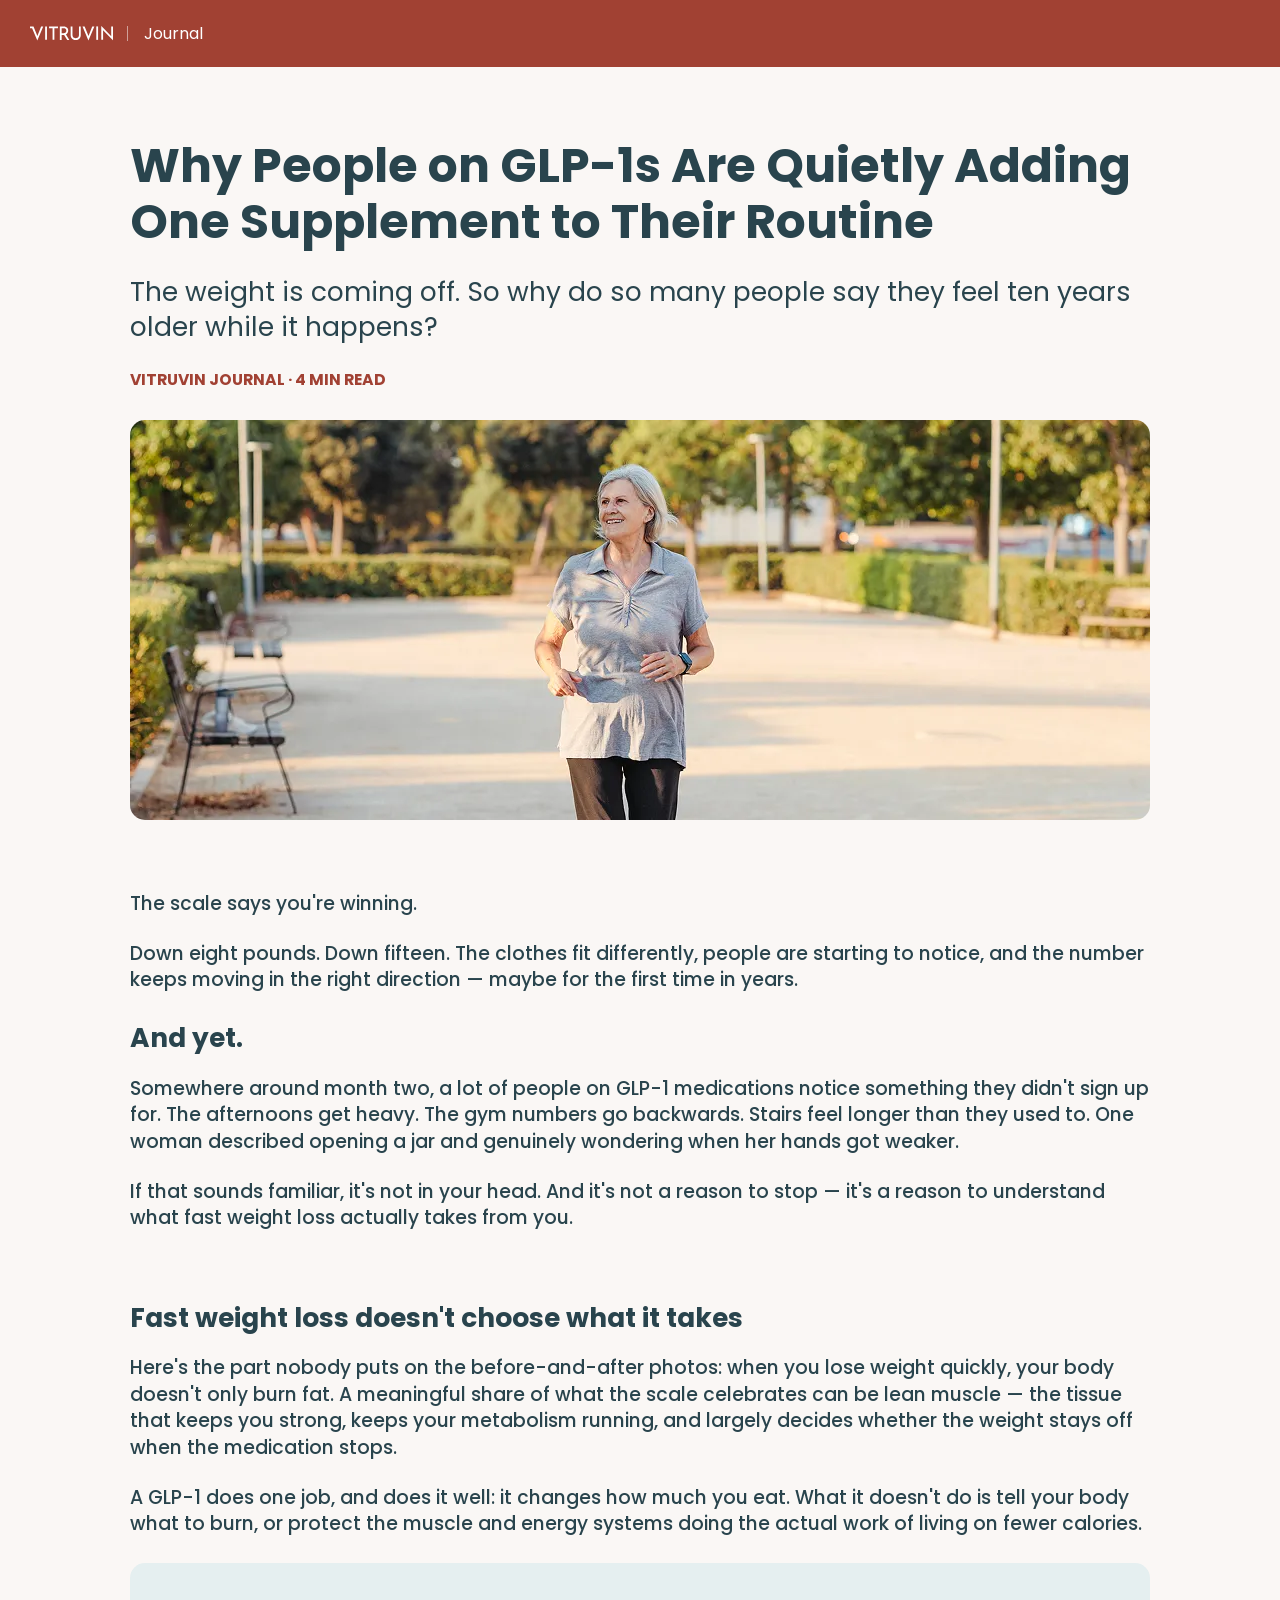
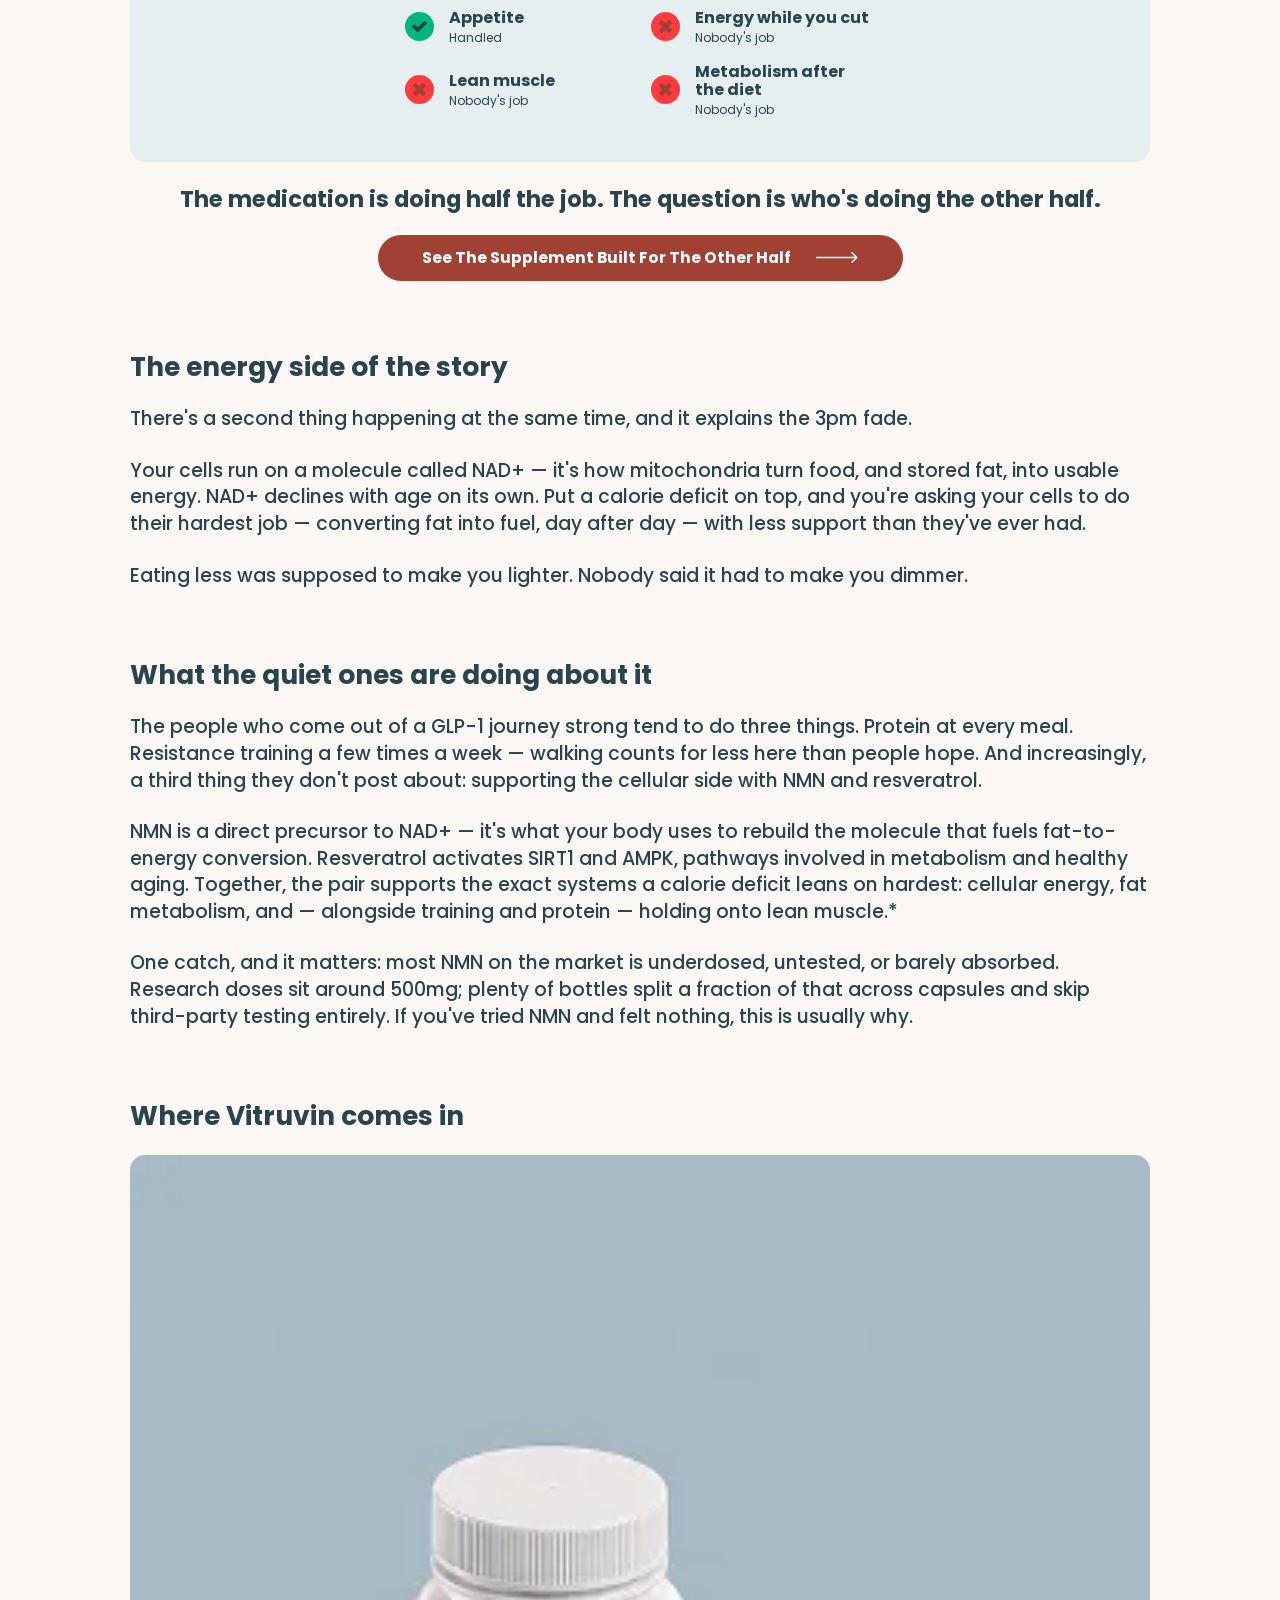
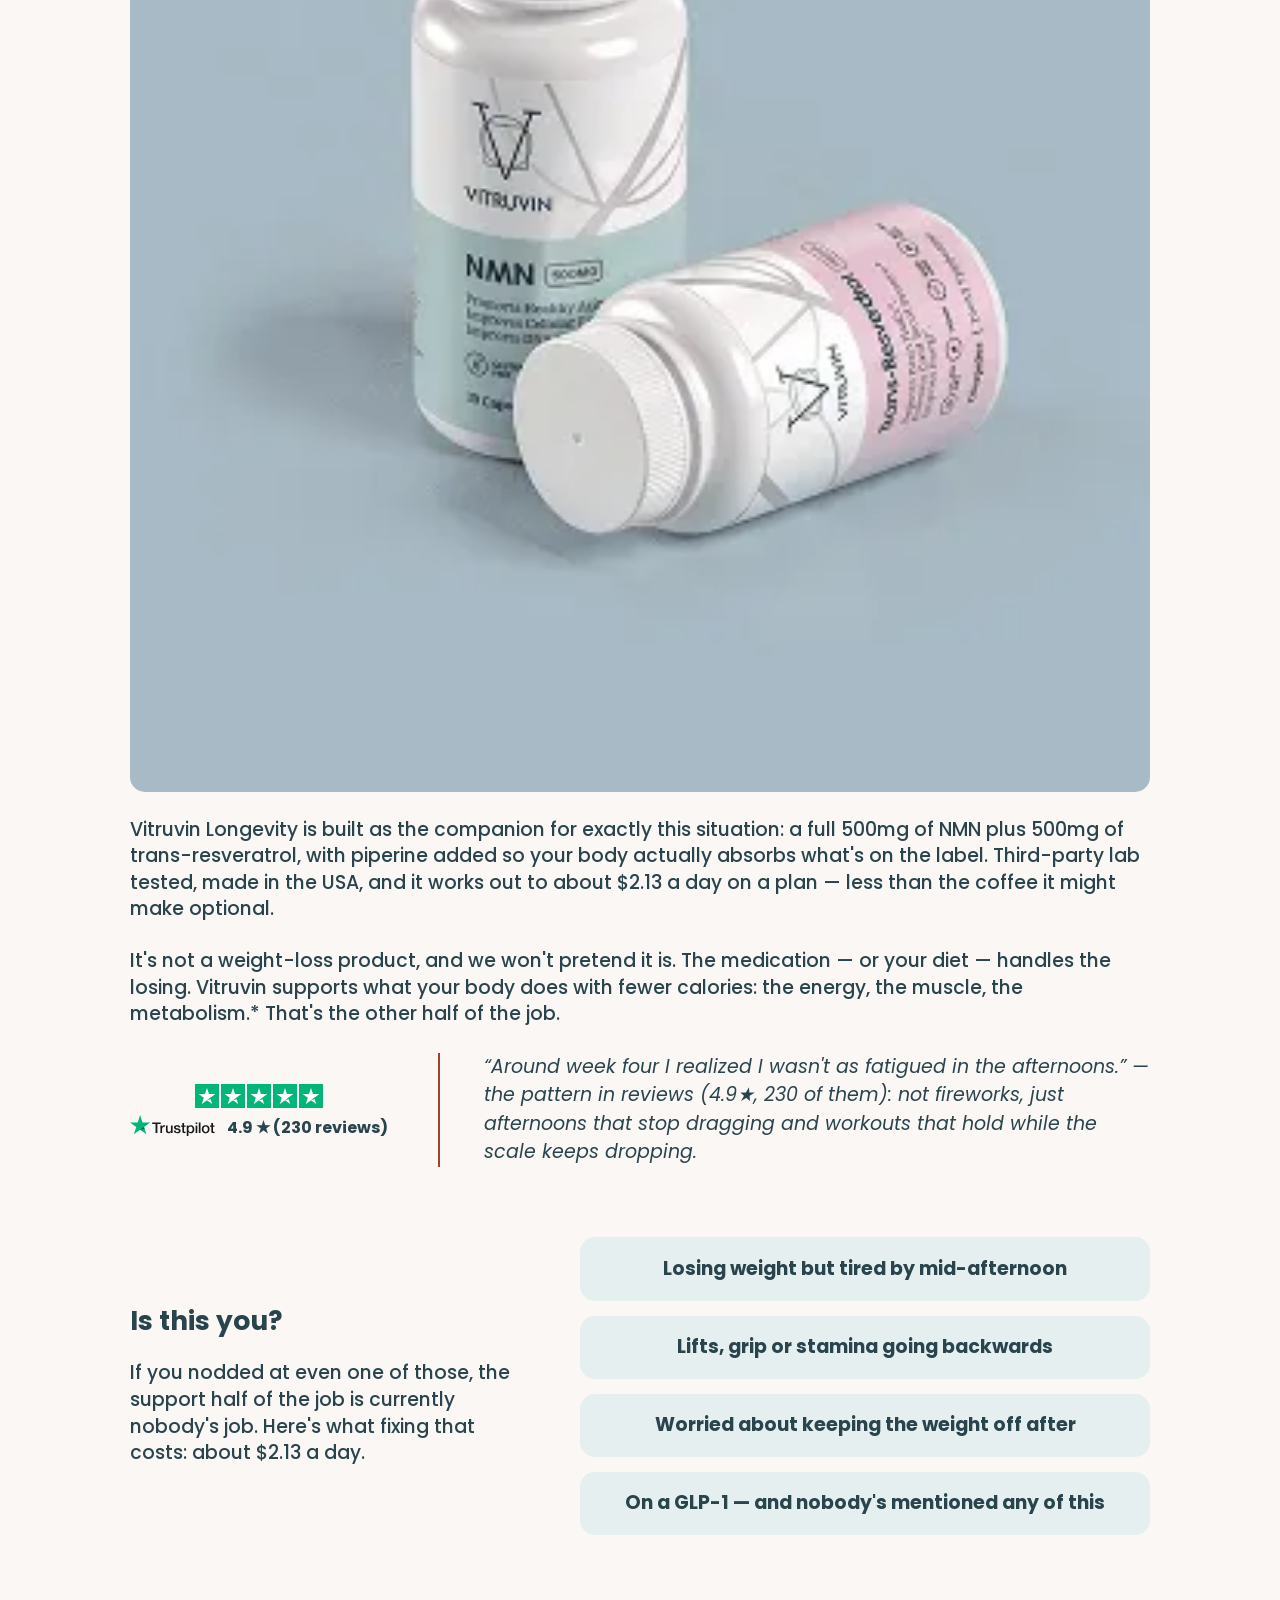
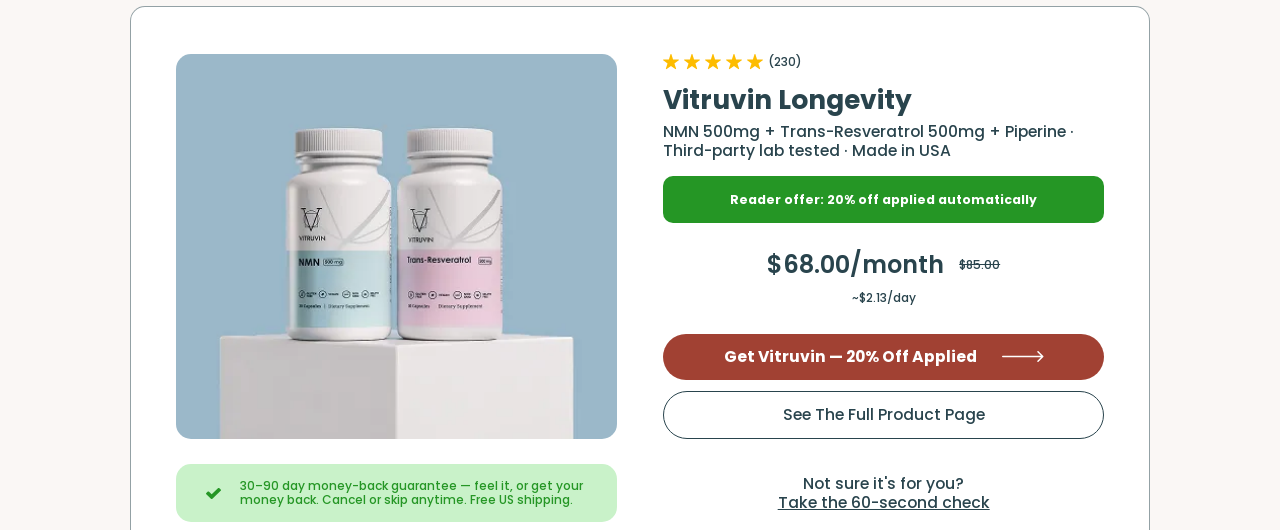
==== commit dce01ea5: "Add files via upload" ====
--- a/index.html
+++ b/index.html
@@ -4,11 +4,9 @@
 <head>
     <meta charset="UTF-8">
     <meta http-equiv="X-UA-Compatible" content="IE=edge">
+    <meta name="description" content="Vitruvin">
     <meta name="viewport" content="width=device-width, initial-scale=1.0">
-    <meta name="description" content="Vitruvin">
     <link rel="stylesheet" href="css/main-styles.css">
-
-
     <title>Vitruvin</title>
 </head>
 
@@ -16,252 +14,514 @@
     <div class="wrapper">
         <header class="header">
             <div class="header__container">
-                <a href="/" class="header__logo" aria-label="logo / homepage link">
-                    <svg>
-                        <use xlink:href='img/icons/icons-sprite.svg#logo'></use>
-                    </svg>
-                </a>
+                <div class="header__details">
+                    <div class="header__logo">
+                        <img src="img/small-logo.svg" alt="logo">
+                    </div>
+                    <div class="header__label">
+                        Journal
+                    </div>
+                </div>
             </div>
         </header>
         <main class="page">
-            <section class='hero'>
-                <div class="hero__back">
-                    <span class="hero__back-01"></span><span class="hero__back-02"></span><span
-                        class="hero__back-03"></span><span class="hero__back-04"></span>
-                    <span class="hero__back-05"></span>
-                </div>
-                <div class="hero__container">
-                    <form action="#" class="body-hero">
-                        <header class="body-hero__header">
-                            THE 60-SECOND WEIGHT-LOSS CHECK
-                        </header>
-                        <div class="body-hero__body ">
-                            <div class="hero-body-quiz-header">
-                                <fieldset class="hero-body-quiz-header__item _active">
-                                    <h1 class="hero-body-quiz-header__title">
-                                        Losing weight is harder than it should be — and it's not your willpower.
-                                    </h1>
-                                    <div class="hero-body-quiz-header__subtitle">
-                                        When your cells can't keep up, weight loss stalls, energy crashes, and muscle
-                                        goes
-                                        down with the fat — no matter how
-                                        well you eat.
-                                    </div>
-                                </fieldset>
+            <section class="article" aria-labelledby="article-title">
+                <div class="article__container">
+                    <header class="article__header">
+                        <h1 class="article__main-title" id="article-title">
+                            Why People on GLP-1s Are Quietly Adding One Supplement to Their Routine
+                        </h1>
+                        <div class="article__subtitle">
+                            The weight is coming off. So why do so many people say they feel ten years older while it
+                            happens?
+                        </div>
+                        <div class="article__info">
+                            VITRUVIN JOURNAL · 4 MIN READ
+                        </div>
+                        <div class="article__cover ibg">
+                            <img src="img/article-image_01.webp" loading="lazy" alt="article-image">
+                        </div>
+                    </header>
+                    <article class="article__body">
+                        <p>
+                            The scale says you're winning.
+                        </p>
+                        <p class="mbbm">
+                            Down eight pounds. Down fifteen. The clothes fit differently, people are starting to notice,
+                            and the number keeps moving in the right direction — maybe for the first time in years.
+                        </p>
+                        <h2>
+                            And yet.
+                        </h2>
+                        <p>
+                            Somewhere around month two, a lot of people on GLP-1 medications notice something they
+                            didn't sign up for. The afternoons get heavy. The gym numbers go backwards. Stairs feel
+                            longer than they used to. One woman described opening a jar and genuinely wondering when her
+                            hands got weaker.
+                        </p>
+                        <p class="mbb">
+                            If that sounds familiar, it's not in your head. And it's not a reason to stop — it's a
+                            reason to understand what fast weight loss actually takes from you.
+                        </p>
+                        <h2>
+                            Fast weight loss doesn't choose what it takes
+                        </h2>
+                        <p>
+                            Here's the part nobody puts on the before-and-after photos: when you lose weight quickly,
+                            your body doesn't only burn fat. A meaningful share of what the scale celebrates can be lean
+                            muscle — the tissue that keeps you strong, keeps your metabolism running, and largely
+                            decides whether the weight stays off when the medication stops.
+                        </p>
+                        <p class="mb">
+                            A GLP-1 does one job, and does it well: it changes how much you eat. What it doesn't do is
+                            tell your body what to burn, or protect the muscle and energy systems doing the actual work
+                            of living on fewer calories.
+                        </p>
+                        <div class="improvement-article">
+                            <ul class="improvement-article__list">
+                                <li class="improvement-article__item">
+                                    <div class="improvement-article__icon improvement-article__icon-alt">
+                                        <svg>
+                                            <use xlink:href='img/icons/icons-sprite.svg#checkmark'></use>
+                                        </svg>
+                                    </div>
+                                    <div class="improvement-article__info">
+                                        <div class="improvement-article__name">
+                                            Appetite
+                                        </div>
+                                        <div class="improvement-article__description">
+                                            Handled
+                                        </div>
+                                    </div>
+                                </li>
+                                <li class="improvement-article__item">
+                                    <div class="improvement-article__icon">
+                                        <svg>
+                                            <use xlink:href='img/icons/icons-sprite.svg#cross'></use>
+                                        </svg>
+                                    </div>
+                                    <div class="improvement-article__info">
+                                        <div class="improvement-article__name">
+                                            Energy while you cut
+                                        </div>
+                                        <div class="improvement-article__description">
+                                            Nobody's job
+                                        </div>
+                                    </div>
+                                </li>
+                                <li class="improvement-article__item">
+                                    <div class="improvement-article__icon">
+                                        <svg>
+                                            <use xlink:href='img/icons/icons-sprite.svg#cross'></use>
+                                        </svg>
+                                    </div>
+                                    <div class="improvement-article__info">
+                                        <div class="improvement-article__name">
+                                            Lean muscle
+                                        </div>
+                                        <div class="improvement-article__description">
+                                            Nobody's job
+                                        </div>
+                                    </div>
+                                </li>
+                                <li class="improvement-article__item">
+                                    <div class="improvement-article__icon">
+                                        <svg>
+                                            <use xlink:href='img/icons/icons-sprite.svg#cross'></use>
+                                        </svg>
+                                    </div>
+                                    <div class="improvement-article__info">
+                                        <div class="improvement-article__name">
+                                            Metabolism after the diet
+                                        </div>
+                                        <div class="improvement-article__description">
+                                            Nobody's job
+                                        </div>
+                                    </div>
+                                </li>
+                            </ul>
+                        </div>
+                        <h2 class="alt ">
+                            The medication is doing half the job. The question is who's doing the other half.
+                        </h2>
+                        <a href="#" class="button-article button-article-hm">
+                            <span class="button-article__text">
+                                See the supplement built for the other half
+                            </span>
+                            <span class="button-article__icon">
+                                <svg>
+                                    <use xlink:href='img/icons/icons-sprite.svg#button-arrow'></use>
+                                </svg>
+                            </span>
 
-                            </div>
-
-                            <div class="body-hero__about">
-                                <div class="body-hero__trustpilot">
-                                    <div class="body-hero__trustpilot-logo">
+                        </a>
+                        <h2 class="mtb mb">
+                            The energy side of the story
+                        </h2>
+                        <p class="mb">
+                            There's a second thing happening at the same time, and it explains the 3pm fade.
+                        </p>
+                        <p class="mb">
+                            Your cells run on a molecule called NAD+ — it's how mitochondria turn food, and stored fat,
+                            into usable energy. NAD+ declines with age on its own. Put a calorie deficit on top, and
+                            you're asking your cells to do their hardest job — converting fat into fuel, day after day —
+                            with less support than they've ever had.
+                        </p>
+                        <p class="mbb">
+                            Eating less was supposed to make you lighter. Nobody said it had to make you dimmer.
+                        </p>
+                        <h2 class="mb">
+                            What the quiet ones are doing about it
+                        </h2>
+                        <p class="mb">
+                            The people who come out of a GLP-1 journey strong tend to do three things. Protein at every
+                            meal. Resistance training a few times a week — walking counts for less here than people
+                            hope. And increasingly, a third thing they don't post about: supporting the cellular side
+                            with NMN and resveratrol.
+                        </p>
+                        <p class="mb">
+                            NMN is a direct precursor to NAD+ — it's what your body uses to rebuild the molecule that
+                            fuels fat-to-energy conversion. Resveratrol activates SIRT1 and AMPK, pathways involved in
+                            metabolism and healthy aging. Together, the pair supports the exact systems a calorie
+                            deficit leans on hardest: cellular energy, fat metabolism, and — alongside training and
+                            protein — holding onto lean muscle.*
+                        </p>
+                        <p class="mbb">
+                            One catch, and it matters: most NMN on the market is underdosed, untested, or barely
+                            absorbed. Research doses sit around 500mg; plenty of bottles split a fraction of that across
+                            capsules and skip third-party testing entirely. If you've tried NMN and felt nothing, this
+                            is usually why.
+                        </p>
+                        <h2 class="mb">
+                            Where Vitruvin comes in
+                        </h2>
+                        <picture >
+                            <source media="(min-width: 420px)" srcset="img/article-image_02.webp" type="image/webp">
+                            
+                            <img class="mb" src="img/article-image_02-mobile.webp" loading="lazy"  alt="article-image">
+                          </picture>
+                        <p class="mb">
+                            Vitruvin Longevity is built as the companion for exactly this situation: a full 500mg of NMN
+                            plus 500mg of trans-resveratrol, with piperine added so your body actually absorbs what's on
+                            the label. Third-party lab tested, made in the USA, and it works out to about $2.13 a day on
+                            a plan — less than the coffee it might make optional.
+                        </p>
+                        <p class="mb">
+                            It's not a weight-loss product, and we won't pretend it is. The medication — or your diet —
+                            handles the losing. Vitruvin supports what your body does with fewer calories: the energy,
+                            the muscle, the metabolism.* That's the other half of the job.
+                        </p>
+                        <div class="review-article mbb">
+                            <div class="review-article__info">
+                                <div class="review-article__trustpilot-stars">
+                                    <svg>
+                                        <use xlink:href='img/icons/icons-sprite.svg#trustpilot-stars'></use>
+                                    </svg>
+                                </div>
+                                <div class="review-article__details">
+                                    <div class="review-article__trustpilot-logo">
                                         <svg>
                                             <use xlink:href='img/icons/icons-sprite.svg#trustpilot-logo'></use>
                                         </svg>
                                     </div>
-                                    <div class="body-hero__trustpilot-text">
+                                    <div class="review-article__value">
                                         4.9 ★ (230 reviews)
                                     </div>
-                                </div>
-                                <div class="body-hero__info">
-                                    <ul class="body-hero__list">
-                                        <li class="body-hero__item">
-                                            <div class="body-hero__item-icon">
-                                                <img src="img/hero/icon_01.png" alt="hero-icon">
-                                            </div>
-                                            <div class="body-hero__item-text">
-                                                3rd-party lab tested
-                                            </div>
-                                        </li>
-                                        <li class="body-hero__item">
-                                            <div class="body-hero__item-icon">
-                                                <img src="img/hero/icon_02.png" alt="hero-icon">
-                                            </div>
-                                            <div class="body-hero__item-text">
-                                                No expected interactions with GLP-1 medications
-                                            </div>
-                                        </li>
-                                        <li class="body-hero__item">
-                                            <div class="body-hero__item-icon">
-                                                <img src="img/hero/info-avatar.webp" alt="hero-icon">
-                                            </div>
-                                            <div class="body-hero__item-text">
-                                                Trusted by 11× world-record holder Aleksandr Sorokin, 44
-                                            </div>
-                                        </li>
-                                    </ul>
                                 </div>
                             </div>
-                            <div class="body-hero__review">
-                                <div class="body-hero__review-avatar">
-                                    <img src="img/hero/review-avatar_01.webp" alt="review-avatar">
-                                </div>
-                                <div class="body-hero__review-text">
-                                    “The goal isn’t just to lose weight. It’s to still feel strong, capable and energised while the weight comes off. GLP-1s help with appetite; Vitruvin is designed to support cellular energy - the processes your muscles and other tissues rely on to produce energy and keep functioning well.”
-                                </div>
-                                <div class="body-hero__review-name">
-                                    – Jone Pukenaite, M.D.
+                            <blockquote class="review-article__quote">
+                                <p>
+                                    “Around week four I realized I wasn't as fatigued in the afternoons.” — the pattern
+                                    in reviews (4.9★, 230 of them): not fireworks, just afternoons that stop dragging
+                                    and workouts that hold while the scale keeps dropping.
+                                </p>
+                            </blockquote>
+                        </div>
+                        <div class="symptoms-article mbb">
+                            <div class="symptoms-article__info">
+                                <h2 class="symptoms-article__title">
+                                    Is this you?
+                                </h2>
+                                <div class="symptoms-article__subtitle">
+                                    If you nodded at even one of those, the support half of the job is currently
+                                    nobody's job. Here's what fixing that costs: about $2.13 a day.
                                 </div>
                             </div>
-                            <div class="hero-body-quiz">
-                                <fieldset class="hero-body-quiz__item _active">
-                                    <h2 class="hero-body-quiz__question">
-                                        Find out what's holding your weight loss back:
-                                    </h2>
-                                    <div class="hero-body-quiz__answers hero-body-quiz__answers-row">
-                                        <a href="quize.html" class="hero-body-quiz__button hero-body-quiz__button-alt">
-                                            Male
+                            <div class="symptoms-article__items">
+                                <ul class="symptoms-article__list">
+                                    <li class="symptoms-article__item">
+                                        Losing weight but tired by mid-afternoon
+                                    </li>
+                                    <li class="symptoms-article__item">
+                                        Lifts, grip or stamina going backwards
+                                    </li>
+                                    <li class="symptoms-article__item">
+                                        Worried about keeping the weight off after
+                                    </li>
+                                    <li class="symptoms-article__item">
+                                        On a GLP-1 — and nobody's mentioned any of this
+                                    </li>
+                                </ul>
+                            </div>
+                        </div>
+                        <div class="product-article">
+                            <div class="product-article__body">
+                                <div class="product-article__content">
+                                    <div class="product-article__image ibg">
+                                        <img src="img/article-image_03.webp" alt="article-image">
+                                    </div>
+                                    <div class="product-article__info">
+                                        <div class="rating">
+                                            <div class="rating__stars">
+                                                <div class="rating__star">
+                                                    <svg>
+                                                        <use xlink:href='img/icons/icons-sprite.svg#rating-star'></use>
+                                                    </svg>
+                                                </div>
+                                                <div class="rating__star">
+                                                    <svg>
+                                                        <use xlink:href='img/icons/icons-sprite.svg#rating-star'></use>
+                                                    </svg>
+                                                </div>
+                                                <div class="rating__star">
+                                                    <svg>
+                                                        <use xlink:href='img/icons/icons-sprite.svg#rating-star'></use>
+                                                    </svg>
+                                                </div>
+                                                <div class="rating__star">
+                                                    <svg>
+                                                        <use xlink:href='img/icons/icons-sprite.svg#rating-star'></use>
+                                                    </svg>
+                                                </div>
+                                                <div class="rating__star">
+                                                    <svg>
+                                                        <use xlink:href='img/icons/icons-sprite.svg#rating-star'></use>
+                                                    </svg>
+                                                </div>
+                                            </div>
+                                            <div class="rating__counter">
+                                                (230)
+                                            </div>
+                                        </div>
+                                        <h3 class="product-article__title">
+                                            Vitruvin Longevity
+                                        </h3>
+                                        <div class="product-article__description">
+                                            NMN 500mg + Trans-Resveratrol 500mg + Piperine · Third-party lab tested · Made
+                                            in USA
+                                        </div>
+                                        <div class="product-article__offer">
+                                            Reader offer: 20% off applied automatically
+                                        </div>
+                                        <div class="price">
+                                            <div class="price__values">
+                                                <div class="price__current">
+                                                    $68.00/month
+                                                </div>
+                                                <div class="price__discount">
+                                                    $85.00
+                                                </div>
+                                            </div>
+                                            <div class="price__economy">
+                                                ~$2.13/day
+                                            </div>
+                                        </div>
+                                        <div class="product-article__buttons">
+                                            <a href="#" class="button-article">
+                                                <span class="button-article__text">
+                                                    Get Vitruvin — 20% Off Applied
+                                                </span>
+                                                <span class="button-article__icon">
+                                                    <svg>
+                                                        <use xlink:href='img/icons/icons-sprite.svg#button-arrow'></use>
+                                                    </svg>
+                                                </span>
+                                            </a>
+                                            <a href="#" class="button-article button-article-alt">
+                                                <span class="button-article__text">
+                                                    See the full product page
+                                                </span>
+                                            </a>
+                                        </div>
+                                    </div>
+                                </div>
+                                <footer class="product-article__footer">
+                                    <div class="product-article__guarantee">
+                                        <div class="product-article__guarantee-icon">
+                                            <svg>
+                                                <use xlink:href='img/icons/icons-sprite.svg#checkmark'></use>
+                                            </svg>
+                                        </div>
+                                        <div class="product-article__guarantee-text">
+                                            30–90 day money-back guarantee — feel it, or get your money back. Cancel or skip anytime. Free US shipping.
+                                        </div>
+                                    </div>
+                                    <div class="product-article__message">
+                                        Not sure it's for you?
+                                        <a href="#">
+                                            Take the 60-second check
                                         </a>
-                                        <a href="quize.html" class="hero-body-quiz__button">
-                                            Female
-                                        </a>
-                                    </div>
-                                </fieldset>
-
+                                    </div>
+                                </footer>
                             </div>
                         </div>
-
-                        <footer class="body-hero__footer">
-                            <ul class="body-hero__footer-list">
-                                <li class="body-hero__footer-item">
-                                    60 seconds
-                                </li>
-                                <li class="body-hero__footer-item">
-                                    No obligation
-                                </li>
-                                <li class="body-hero__footer-item">
-                                    Personalized result
-                                </li>
-                            </ul>
-                        </footer>
-                    </form>
+                    </article>
+                    <div class="article__disclaimer">
+                        This is an advertisement for Vitruvin. *These statements have not been evaluated by the FDA. This product is not intended to diagnose, treat, cure, or prevent any disease. Always consult your doctor about your medication and before starting any supplement. Individual results vary. Body composition outcomes depend on diet and exercise.
+                    </div>
+                    <footer class="footer-article">
+                        <ul class="footer-article__list">
+                            <li class="footer-article__item">
+                                <div class="footer-article__link">© Vitruvin</div>
+                            </li>
+                            <li class="footer-article__item">
+                                <a href="#" class="footer-article__link">Privacy</a>
+                            </li>
+                            <li class="footer-article__item">
+                                <a href="#" class="footer-article__link">Terms</a>
+                            </li>
+                        </ul>
+                    </footer>
                 </div>
             </section>
+            <div class="cta" >
+                <a href="#" class="button-article button-article-light">
+                    <span class="button-article__text">
+                        Get Vitruvin — 20% Off Applied
+                    </span>
+                    <span class="button-article__icon">
+                        <svg>
+                            <use xlink:href='img/icons/icons-sprite.svg#button-arrow'></use>
+                        </svg>
+                    </span>
+                </a>
+            </div>
         </main>
         <footer class="footer">
-            <div class="footer__container">
-                <a href="/" class="footer__logo" aria-label="logo/ homepage link">
-                    <svg>
-                        <use xlink:href='img/icons/icons-sprite.svg#vertical-logo'></use>
-                    </svg>
-                </a>
-                <div class="footer__actions">
-                    <div class="footer__column">
-                        <h2 class="footer__title footer__title-alt">
-                            SUPPORT
-                        </h2>
-                        <nav class="footer__menu">
-                            <ul class="footer__list">
-                                <li class="footer__item">
-                                    <a href="#" class="footer__link">
-                                        Affiliate
-                                    </a>
-                                </li>
-                                <li class="footer__item">
-                                    <a href="#" class="footer__link">
-                                        Retailer Referral
-                                    </a>
-                                </li>
-                                <li class="footer__item">
-                                    <a href="#" class="footer__link">
-                                        Terms of Service
-                                    </a>
-                                </li>
-                                <li class="footer__item">
-                                    <a href="#" class="footer__link">
-                                        Shipping Information
-                                    </a>
-                                </li>
-                                <li class="footer__item">
-                                    <a href="#" class="footer__link">
-                                        Privacy Policy
-                                    </a>
-                                </li>
-                                <li class="footer__item">
-                                    <a href="#" class="footer__link">
-                                        Subscription Policy
-                                    </a>
-                                </li>
-                                <li class="footer__item">
-                                    <a href="#" class="footer__link">
-                                        Refund Policy
-                                    </a>
-                                </li>
-                                <li class="footer__item">
-                                    <a href="#" class="footer__link">
-                                        Contact Us
-                                    </a>
-                                </li>
-                            </ul>
-                        </nav>
-                    </div>
-                    <div class="footer__column">
-                        <h2 class="footer__title">
-                            FOLLOW US
-                        </h2>
-                        <nav class="footer__menu">
-                            <ul class="footer__list">
-                                <li class="footer__item">
-                                    <a href="#" class="footer__link">
-                                        <span class="footer__icon">
-                                            <svg>
-                                                <use xlink:href='img/icons/icons-sprite.svg#social_01'></use>
-                                            </svg>
-                                        </span>
-                                        @vitruvinhealth
-                                    </a>
-                                </li>
-                                <li class="footer__item">
-                                    <a href="#" class="footer__link">
-                                        <span class="footer__icon">
-                                            <svg>
-                                                <use xlink:href='img/icons/icons-sprite.svg#social_02'></use>
-                                            </svg>
-                                        </span>
-                                        @vitruvinhealth
-                                    </a>
-                                </li>
-                            </ul>
-                        </nav>
-                        <div class="footer__copy">
-                            <span>© 2026 Vitruvin.</span>
-                            All rights reserved.
-                        </div>
-                    </div>
-                </div>
-                <div class="footer__column">
-                    <h2 class="footer__title">
-                        NEWSLETTER
-                    </h2>
-                    <div class="footer__text">
-                        Get the latest info on products and how to increase your health-span and <strong>get 10% off
-                            your first order:</strong>
-                    </div>
-                    <form action="#" class="form-footer">
-                        <div class="form-footer__item">
-                            <input type="email" id="userEmail" name="User Email" autocomplete="email"
-                                class="form-footer__input" placeholder="Enter Your Email">
-                            <button type="submit" class="form-footer__button">
-                                Submit
-                            </button>
-                        </div>
-                    </form>
-                    <h3 class="footer__title">
-                        DISCLAIMER
-                    </h3>
-                    <div class="footer__text">
-                        *These statements have not been evaluated by the Food and Drug
-                        Administration. This product is not intended to diagnose, treat,
-                        cure, or prevent any disease.
-                    </div>
-                </div>
-                <div class="footer__copy footer__copy-tablet">
-                    <span>© 2026 Vitruvin.</span>
-                    All rights reserved.
-                </div>
-            </div>
-        </footer>
+			<div class="footer__container">
+				<a href="/" class="footer__logo" aria-label="logo/ homepage link">
+					<svg>
+						<use xlink:href='img/icons/icons-sprite.svg#vertical-logo'></use>
+					</svg>
+				</a>
+				<div class="footer__actions">
+					<div class="footer__column">
+						<h2 class="footer__title footer__title-alt">
+							SUPPORT
+						</h2>
+						<nav class="footer__menu">
+							<ul class="footer__list">
+								<li class="footer__item">
+									<a href="#" class="footer__link">
+										Affiliate
+									</a>
+								</li>
+								<li class="footer__item">
+									<a href="#" class="footer__link">
+										Retailer Referral
+									</a>
+								</li>
+								<li class="footer__item">
+									<a href="#" class="footer__link">
+										Terms of Service
+									</a>
+								</li>
+								<li class="footer__item">
+									<a href="#" class="footer__link">
+										Shipping Information
+									</a>
+								</li>
+								<li class="footer__item">
+									<a href="#" class="footer__link">
+										Privacy Policy
+									</a>
+								</li>
+								<li class="footer__item">
+									<a href="#" class="footer__link">
+										Subscription Policy
+									</a>
+								</li>
+								<li class="footer__item">
+									<a href="#" class="footer__link">
+										Refund Policy
+									</a>
+								</li>
+								<li class="footer__item">
+									<a href="#" class="footer__link">
+										Contact Us
+									</a>
+								</li>
+							</ul>
+						</nav>
+					</div>
+					<div class="footer__column">
+						<h2 class="footer__title">
+							FOLLOW US
+						</h2>
+						<nav class="footer__menu">
+							<ul class="footer__list">
+								<li class="footer__item">
+									<a href="#" class="footer__link">
+										<span class="footer__icon">
+											<svg>
+												<use xlink:href='img/icons/icons-sprite.svg#social_01'></use>
+											</svg>
+										</span>
+										@vitruvinhealth
+									</a>
+								</li>
+								<li class="footer__item">
+									<a href="#" class="footer__link">
+										<span class="footer__icon">
+											<svg>
+												<use xlink:href='img/icons/icons-sprite.svg#social_02'></use>
+											</svg>
+										</span>
+										@vitruvinhealth
+									</a>
+								</li>
+							</ul>
+						</nav>
+						<div class="footer__copy">
+							<span>© 2026 Vitruvin.</span>
+							All rights reserved.
+						</div>
+					</div>
+				</div>
+				<div class="footer__column">
+					<h2 class="footer__title">
+						NEWSLETTER
+					</h2>
+					<div class="footer__text">
+						Get the latest info on products and how to increase your health-span and <strong>get 10% off
+							your first order:</strong>
+					</div>
+					<form action="#" class="form-footer">
+						<div class="form-footer__item">
+							<input type="email" id="userEmail" name="User Email" autocomplete="email"
+								class="form-footer__input" placeholder="Enter Your Email">
+							<button type="submit" class="form-footer__button">
+								Submit
+							</button>
+						</div>
+					</form>
+					<h3 class="footer__title">
+						DISCLAIMER
+					</h3>
+					<div class="footer__text">
+						*These statements have not been evaluated by the Food and Drug
+						Administration. This product is not intended to diagnose, treat,
+						cure, or prevent any disease.
+					</div>
+				</div>
+				<div class="footer__copy footer__copy-tablet">
+					<span>© 2026 Vitruvin.</span>
+					All rights reserved.
+				</div>
+			</div>
+		</footer>
     </div>
-    <script src="js/script.js"></script>
+   
 </body>
 
 </html>
--- a/css/main-styles.css
+++ b/css/main-styles.css
@@ -76,16 +76,6 @@
   font-weight: 400;
 }
 
-input::-webkit-outer-spin-button,
-input::-webkit-inner-spin-button {
-  -webkit-appearance: none;
-  margin: 0;
-}
-
-input[type=number] {
-  -moz-appearance: textfield;
-}
-
 @font-face {
   font-family: "Poppins";
   src: url("../fonts/Poppins/Poppins-Light.woff2") format("woff2");
@@ -137,7 +127,6 @@
 }
 :root {
   --font-family: "Poppins", sans-serif;
-  --font4: "Geist Mono", sans-serif;
 }
 
 html,
@@ -146,28 +135,26 @@
 }
 
 body {
-  line-height: 125%;
   font-family: var(--font-family);
-  color: #000;
-  font-size: 16px;
-  color: #29444d;
-  -webkit-font-smoothing: antialiased;
-  -moz-osx-font-smoothing: grayscale;
-  text-rendering: optimizeLegibility;
+  font-size: 20px;
+}
+@media (max-width: 1460px) {
+  body {
+    font-size: calc(14px + 6 * (100vw - 390px) / 1070);
+  }
+}
+body {
+  line-height: 140%;
+  color: #29444d;
+  background: #faf7f5;
+}
+@media (min-width: 767.98px) {
+  body {
+    font-weight: 500;
+  }
 }
 body._lock {
   overflow: hidden;
-}
-body:has(.page-quize) {
-  background: #e5eff0;
-}
-body:has(.sticky-cta) .footer {
-  padding-bottom: 190px;
-}
-@media (max-width: 1460px) {
-  body:has(.sticky-cta) .footer {
-    padding-bottom: calc(159px + 31 * (100vw - 390px) / 1070);
-  }
 }
 
 .wrapper {
@@ -187,9 +174,6 @@
       -ms-flex: 1 1 auto;
           flex: 1 1 auto;
 }
-.page:has(.page__wrapper) {
-  padding-inline: 30px;
-}
 
 [class*=__container] {
   max-width: 1460px;
@@ -197,77 +181,34 @@
   padding: 0 30px;
 }
 
-[class*=__container-alt] {
-  max-width: 1460px;
-  padding-inline: 50px;
-}
-@media (max-width: 1460px) {
-  [class*=__container-alt] {
-    padding-inline: calc(20px + 30 * (100vw - 390px) / 1070);
-  }
-}
-
-@-webkit-keyframes showBlock {
-  0% {
-    opacity: 0;
-  }
-  100% {
-    opacity: 1;
-  }
-}
-
-@keyframes showBlock {
-  0% {
-    opacity: 0;
-  }
-  100% {
-    opacity: 1;
-  }
-}
-@-webkit-keyframes blink {
-  0% {
-    opacity: 1;
-  }
-  100% {
-    opacity: 0;
-  }
-}
-@keyframes blink {
-  0% {
-    opacity: 1;
-  }
-  100% {
-    opacity: 0;
-  }
-}
-[data-quize] {
-  scroll-margin-top: 20px;
-}
-
 .header {
-  background: #29444d;
-  border-bottom: 1px solid #fff;
-  padding: 30px 0;
-}
-.header__logo {
-  color: #fff;
+  background: #a14133;
+  padding-block: 24px;
+}
+@media (max-width: 1460px) {
+  .header {
+    padding-block: calc(16px + 8 * (100vw - 390px) / 1070);
+  }
+}
+.header__details {
+  display: -webkit-box;
+  display: -ms-flexbox;
+  display: flex;
+  -webkit-box-align: center;
+      -ms-flex-align: center;
+          align-items: center;
+  gap: 16px;
 }
 @media (max-width: 767.98px) {
-  .header__logo {
-    display: -webkit-box;
-    display: -ms-flexbox;
-    display: flex;
-    -webkit-box-align: center;
-        -ms-flex-align: center;
-            align-items: center;
+  .header__details {
     -webkit-box-pack: center;
         -ms-flex-pack: center;
             justify-content: center;
   }
 }
-.header__logo svg {
-  width: 108px;
-  height: 45px;
+.header__logo {
+  padding-right: 15px;
+  position: relative;
   display: -webkit-box;
   display: -ms-flexbox;
   display: flex;
@@ -278,646 +219,444 @@
       -ms-flex-pack: center;
           justify-content: center;
 }
-.header__logo svg svg {
-  width: 108px;
-  height: 45px;
-}
-@media (min-width: 767.98px) {
-  .header__logo svg {
-    width: 144px;
-    height: 60px;
-    display: -webkit-box;
-    display: -ms-flexbox;
-    display: flex;
-    -webkit-box-align: center;
-        -ms-flex-align: center;
-            align-items: center;
-    -webkit-box-pack: center;
-        -ms-flex-pack: center;
-            justify-content: center;
-  }
-  .header__logo svg svg {
-    width: 144px;
-    height: 60px;
-  }
-}
-
-.hero {
-  position: relative;
-  padding: 0 0 50px;
-}
-@media (max-width: 767.98px) {
-  .hero {
-    background: #29444d;
-  }
-}
-@media (min-width: 768.98px) {
-  .hero {
-    padding: 100px 0;
-  }
-}
-.hero__back {
-  position: relative;
-}
-@media (min-width: 768.98px) {
-  .hero__back {
-    position: absolute;
-    width: 100%;
-    height: 100%;
-    top: 0;
-    left: 0;
-    z-index: -1;
-  }
-}
-.hero__back-01 {
-  position: absolute;
-  width: 100%;
-  height: 100%;
-  top: 0;
-  left: 0;
-  z-index: 2;
-  mix-blend-mode: multiply;
-}
-@media (min-width: 768.98px) {
-  .hero__back-01 {
-    background: rgba(41, 68, 77, 0.7);
-  }
-}
-@media (max-width: 767.98px) {
-  .hero__back-01 {
-    background: rgba(41, 68, 77, 0.85);
-  }
-}
-.hero__back-02 {
-  position: absolute;
-  width: 100%;
-  height: 100%;
-  top: 0;
-  left: 0;
-}
-@media (min-width: 768.98px) {
-  .hero__back-02 {
-    width: 115%;
-    z-index: 2;
-    background: -webkit-gradient(linear, left top, right top, color-stop(43.49%, #29444d), color-stop(61.33%, rgba(41, 68, 77, 0)));
-    background: linear-gradient(90deg, #29444d 43.49%, rgba(41, 68, 77, 0) 61.33%);
-  }
-}
-@media (max-width: 767.98px) {
-  .hero__back-02 {
-    background: -webkit-gradient(linear, left bottom, left top, from(#29444d), color-stop(15.8%, rgba(41, 68, 77, 0)));
-    background: linear-gradient(360deg, #29444d 0%, rgba(41, 68, 77, 0) 15.8%);
-    z-index: 3;
-  }
-}
-@media (min-width: 768.98px) {
-  .hero__back-03 {
-    position: absolute;
-    width: 100%;
-    height: 100%;
-    top: 0;
-    left: 0;
-    z-index: 2;
-    background: -webkit-gradient(linear, left bottom, left top, from(#29444d), color-stop(26.64%, rgba(41, 68, 77, 0)));
-    background: linear-gradient(360deg, #29444d 0%, rgba(41, 68, 77, 0) 26.64%);
-  }
-}
-@media (min-width: 768.98px) {
-  .hero__back-04 {
-    position: absolute;
-    width: 100%;
-    height: 100%;
-    top: 0;
-    left: 0;
-    z-index: 2;
-    background: -webkit-gradient(linear, left top, left bottom, from(#29444d), color-stop(24.35%, rgba(41, 68, 77, 0)));
-    background: linear-gradient(180deg, #29444d 0%, rgba(41, 68, 77, 0) 24.35%);
-  }
-}
-.hero__back-05 {
-  width: 100%;
-  display: block;
-  background: url(../img/hero/hero-back.webp) center/cover no-repeat;
-}
-@media (min-width: 768.98px) {
-  .hero__back-05 {
-    position: absolute;
-    width: 100%;
-    height: 100%;
-    top: 0;
-    right: 0;
-    z-index: 1;
-    mix-blend-mode: multiply;
-    background: url(../img/hero/hero-back-desktop.webp) center top/cover no-repeat;
-  }
-}
-@media (max-width: 767.98px) {
-  .hero__back-05 {
-    aspect-ratio: 39/15;
-  }
-}
-.hero__back img {
-  position: absolute;
-  width: 50%;
-  height: 100%;
-  top: 0;
-  right: 0;
-  -o-object-fit: cover;
-     object-fit: cover;
-  -o-object-position: right top;
-     object-position: right top;
-  z-index: 1;
-}
-
-.body-hero {
-  padding-top: 100px;
-}
-@media (max-width: 1460px) {
-  .body-hero {
-    padding-top: calc(30px + 70 * (100vw - 390px) / 1070);
-  }
-}
-.body-hero {
-  padding-bottom: 40px;
-}
-@media (max-width: 1460px) {
-  .body-hero {
-    padding-bottom: calc(30px + 10 * (100vw - 390px) / 1070);
-  }
-}
-.body-hero {
-  padding-inline: 50px;
-}
-@media (max-width: 1460px) {
-  .body-hero {
-    padding-inline: calc(20px + 30 * (100vw - 390px) / 1070);
-  }
-}
-.body-hero {
-  backdrop-filter: blur(30px);
-  background: rgba(250, 247, 245, 0.9);
-  border: 1px solid rgba(255, 255, 255, 0.25);
-  border-radius: 20px;
-  max-width: 800px;
-  -webkit-box-sizing: border-box;
-          box-sizing: border-box;
-}
-.body-hero__header {
-  font-weight: 700;
-  font-size: 16px;
-}
-@media (max-width: 1460px) {
-  .body-hero__header {
-    font-size: calc(12px + 4 * (100vw - 390px) / 1070);
-  }
-}
-.body-hero__header {
-  line-height: 125%;
-  text-align: center;
-  color: #a14133;
-  margin-bottom: 25px;
-}
-@media (max-width: 1460px) {
-  .body-hero__header {
-    margin-bottom: calc(15px + 10 * (100vw - 390px) / 1070);
-  }
-}
-.body-hero__body {
-  width: 100%;
-  display: block;
-}
-@media (max-width: 400px) {
-  .body-hero__body {
-    width: calc(100% + 2px);
-    margin-left: -1px;
-  }
-}
-.body-hero__body:not(:last-child) {
-  margin-bottom: 50px;
-}
-@media (max-width: 1460px) {
-  .body-hero__body:not(:last-child) {
-    margin-bottom: calc(30px + 20 * (100vw - 390px) / 1070);
-  }
-}
-.body-hero__about {
-  display: -webkit-box;
-  display: -ms-flexbox;
-  display: flex;
-  -webkit-box-pack: justify;
-      -ms-flex-pack: justify;
-          justify-content: space-between;
-  -webkit-box-align: center;
-      -ms-flex-align: center;
-          align-items: center;
-  border: 1px solid rgba(41, 68, 77, 0.15);
-  border-radius: 10px;
-  padding: 20px;
-  background: #fff;
-  gap: 15px;
-  -webkit-box-orient: vertical;
-  -webkit-box-direction: normal;
-      -ms-flex-direction: column;
-          flex-direction: column;
-  margin-bottom: 10px;
-}
-@media (max-width: 1460px) {
-  .body-hero__about {
-    margin-bottom: calc(15px + -5 * (100vw - 390px) / 1070);
-  }
-}
-@media (min-width: 570px) {
-  .body-hero__about {
-    -webkit-box-orient: horizontal;
-    -webkit-box-direction: normal;
-        -ms-flex-direction: row;
-            flex-direction: row;
-    gap: 25px;
-  }
-}
-@media (min-width: 767.98px) {
-  .body-hero__about {
-    gap: 54px;
-  }
-}
-@media (min-width: 991.9808px) {
-  .body-hero__about {
-    padding: 15px 50px;
-  }
-}
-.body-hero__trustpilot {
-  width: 100%;
-  display: -webkit-box;
-  display: -ms-flexbox;
-  display: flex;
-  -webkit-box-orient: vertical;
-  -webkit-box-direction: normal;
-      -ms-flex-direction: column;
-          flex-direction: column;
-  -webkit-box-align: center;
-      -ms-flex-align: center;
-          align-items: center;
-  padding-bottom: 15px;
-  position: relative;
-}
-.body-hero__trustpilot::after {
-  content: "";
-  position: absolute;
-  width: 100%;
-  height: 1px;
-  right: 0;
-  top: 100%;
-  -webkit-transform: translate(0, -50%);
-      -ms-transform: translate(0, -50%);
-          transform: translate(0, -50%);
-  background: rgba(41, 68, 77, 0.15);
-}
-@media (min-width: 570px) {
-  .body-hero__trustpilot {
-    -webkit-box-flex: 0;
-        -ms-flex: 0 0 auto;
-            flex: 0 0 auto;
-  }
-  .body-hero__trustpilot::after {
-    content: "";
-    position: absolute;
-    width: 1px;
-    height: 66px;
-    right: 0;
-    top: 50%;
-    -webkit-transform: translate(0, -50%);
-        -ms-transform: translate(0, -50%);
-            transform: translate(0, -50%);
-    background: rgba(41, 68, 77, 0.15);
-  }
-}
-@media (min-width: 570px) {
-  .body-hero__trustpilot {
-    width: auto;
-    padding-bottom: 0;
-    padding-right: 25px;
-  }
-}
-@media (min-width: 767.98px) {
-  .body-hero__trustpilot {
-    padding-right: 54px;
-  }
-}
-.body-hero__trustpilot-logo {
-  width: 116px;
-  height: 28px;
-  display: -webkit-box;
-  display: -ms-flexbox;
-  display: flex;
-  -webkit-box-align: center;
-      -ms-flex-align: center;
-          align-items: center;
-  -webkit-box-pack: center;
-      -ms-flex-pack: center;
-          justify-content: center;
-}
-.body-hero__trustpilot-logo svg {
-  width: 116px;
-  height: 28px;
-}
-.body-hero__trustpilot-logo {
-  margin-bottom: 5px;
-}
-.body-hero__trustpilot-text {
-  font-weight: 700;
-  font-size: 16px;
-  line-height: 100%;
-  color: #29444d;
-}
-.body-hero__item {
-  display: -webkit-box;
-  display: -ms-flexbox;
-  display: flex;
-  -webkit-box-align: center;
-      -ms-flex-align: center;
-          align-items: center;
-  gap: 10px;
-}
-@media (max-width: 1460px) {
-  .body-hero__item {
-    gap: calc(20px + -10 * (100vw - 390px) / 1070);
-  }
-}
-.body-hero__item:not(:last-child) {
-  margin-bottom: 10px;
-}
-.body-hero__item-icon {
-  -webkit-box-flex: 0;
-      -ms-flex: 0 0 40px;
-          flex: 0 0 40px;
-}
-@media (min-width: 767.98px) {
-  .body-hero__item-icon {
-    -webkit-box-flex: 0;
-        -ms-flex: 0 0 30px;
-            flex: 0 0 30px;
-  }
-}
-.body-hero__item-icon img {
-  width: 100%;
-  -o-object-fit: contain;
-     object-fit: contain;
-}
-.body-hero__item-text {
-  font-weight: 400;
-  font-size: 12px;
-  line-height: 133%;
-  color: #29444d;
-}
-.body-hero__review {
-  display: grid;
-  grid-template-columns: 40px 1fr;
-  -webkit-column-gap: 20px;
-     -moz-column-gap: 20px;
-          column-gap: 20px;
-}
-@media (max-width: 1460px) {
-  .body-hero__review {
-    -webkit-column-gap: calc(10px + 10 * (100vw - 390px) / 1070);
-       -moz-column-gap: calc(10px + 10 * (100vw - 390px) / 1070);
-            column-gap: calc(10px + 10 * (100vw - 390px) / 1070);
-  }
-}
-.body-hero__review {
-  row-gap: 5px;
-}
-@media (max-width: 1460px) {
-  .body-hero__review {
-    row-gap: calc(15px + -10 * (100vw - 390px) / 1070);
-  }
-}
-.body-hero__review {
-  border: 1px solid rgba(41, 68, 77, 0.15);
-  border-radius: 10px;
-  padding-block: 20px;
-  padding-inline: 30px;
-}
-@media (max-width: 1460px) {
-  .body-hero__review {
-    padding-inline: calc(20px + 10 * (100vw - 390px) / 1070);
-  }
-}
-.body-hero__review {
-  background: #fff;
-}
-@media (min-width: 570px) {
-  .body-hero__review {
-    grid-template-columns: 85px 1fr;
-  }
-}
-.body-hero__review:not(:last-child) {
-  margin-bottom: 50px;
-}
-@media (max-width: 1460px) {
-  .body-hero__review:not(:last-child) {
-    margin-bottom: calc(30px + 20 * (100vw - 390px) / 1070);
-  }
-}
-.body-hero__review-avatar {
-  border-radius: 50%;
-  overflow: hidden;
-  width: 40px;
-  height: 40px;
-  grid-row-start: 2;
-  grid-row-end: 3;
-}
-@media (min-width: 570px) {
-  .body-hero__review-avatar {
-    grid-row-start: 1;
-    grid-row-end: 3;
-    width: 85px;
-    height: 85px;
-  }
-}
-.body-hero__review-text {
-  font-weight: 400;
-  font-size: 12px;
-  line-height: 133%;
-  color: #29444d;
-}
-@media (max-width: 569px) {
-  .body-hero__review-text {
-    grid-column-start: 1;
-    grid-column-end: 3;
-  }
-}
-.body-hero__review-name {
-  font-weight: 700;
-  font-size: 12px;
-  line-height: 133%;
-  color: #29444d;
-  -ms-flex-item-align: center;
-      align-self: center;
-}
-.body-hero__footer-list {
-  display: -webkit-box;
-  display: -ms-flexbox;
-  display: flex;
-  gap: 50px;
-}
-@media (max-width: 1460px) {
-  .body-hero__footer-list {
-    gap: calc(17px + 33 * (100vw - 390px) / 1070);
-  }
-}
-.body-hero__footer-list {
-  -webkit-box-pack: center;
-      -ms-flex-pack: center;
-          justify-content: center;
-  -webkit-box-align: center;
-      -ms-flex-align: center;
-          align-items: center;
-  text-align: center;
-}
-.body-hero__footer-item {
-  font-weight: 500;
-  font-size: 16px;
-}
-@media (max-width: 1460px) {
-  .body-hero__footer-item {
-    font-size: calc(10px + 6 * (100vw - 390px) / 1070);
-  }
-}
-.body-hero__footer-item {
-  line-height: 100%;
-  color: #29444d;
-}
-.body-hero__footer-item:not(:last-child) {
-  position: relative;
-  padding-right: 50px;
-}
-@media (max-width: 1460px) {
-  .body-hero__footer-item:not(:last-child) {
-    padding-right: calc(17px + 33 * (100vw - 390px) / 1070);
-  }
-}
-.body-hero__footer-item:not(:last-child)::after {
+.header__logo::after {
   content: "";
   position: absolute;
   width: 1px;
   height: 100%;
   top: 0;
   right: 0;
-  background: rgba(41, 68, 77, 0.25);
-}
-@media (min-width: 390px) {
-  .body-hero__footer-item {
-    text-wrap: nowrap;
-  }
-}
-
-.hero-body-quiz-header__item:not(._active) {
-  display: none;
-}
-.hero-body-quiz-header__item._anim {
-  -webkit-animation: showBlock 0.3s linear forwards;
-          animation: showBlock 0.3s linear forwards;
-}
-.hero-body-quiz-header__title {
+  background: rgba(255, 255, 255, 0.5);
+}
+.header__label {
+  font-weight: 400;
+  font-size: 16px;
+  line-height: 138%;
+  color: #fff;
+}
+
+.article {
+  padding-top: 75px;
+}
+@media (max-width: 1460px) {
+  .article {
+    padding-top: calc(50px + 25 * (100vw - 390px) / 1070);
+  }
+}
+.article {
+  padding-bottom: 25px;
+}
+@media (max-width: 1460px) {
+  .article {
+    padding-bottom: calc(50px + -25 * (100vw - 390px) / 1070);
+  }
+}
+.article__container {
+  max-width: 1080px;
+}
+.article__header {
+  margin-bottom: 75px;
+}
+@media (max-width: 1460px) {
+  .article__header {
+    margin-bottom: calc(50px + 25 * (100vw - 390px) / 1070);
+  }
+}
+.article__main-title {
   font-weight: 700;
   font-size: 51px;
 }
 @media (max-width: 1460px) {
-  .hero-body-quiz-header__title {
-    font-size: calc(24px + 27 * (100vw - 390px) / 1070);
-  }
-}
-.hero-body-quiz-header__title {
-  text-align: center;
+  .article__main-title {
+    font-size: calc(30px + 21 * (100vw - 390px) / 1070);
+  }
+}
+.article__main-title {
+  line-height: 118%;
   color: #29444d;
   margin-bottom: 25px;
 }
-@media (max-width: 1460px) {
-  .hero-body-quiz-header__title {
-    margin-bottom: calc(15px + 10 * (100vw - 390px) / 1070);
-  }
-}
-.hero-body-quiz-header__title {
-  line-height: 125%;
-}
-@media (min-width: 480px) {
-  .hero-body-quiz-header__title {
-    line-height: 118%;
-  }
-}
-.hero-body-quiz-header__subtitle {
+.article__subtitle {
   font-weight: 400;
-  font-size: 24px;
-}
-@media (max-width: 1460px) {
-  .hero-body-quiz-header__subtitle {
-    font-size: calc(16px + 8 * (100vw - 390px) / 1070);
-  }
-}
-.hero-body-quiz-header__subtitle {
-  text-align: center;
-  color: #29444d;
-  line-height: 138%;
-  margin-bottom: 50px;
-}
-@media (max-width: 1460px) {
-  .hero-body-quiz-header__subtitle {
-    margin-bottom: calc(30px + 20 * (100vw - 390px) / 1070);
-  }
-}
-@media (min-width: 480px) {
-  .hero-body-quiz-header__subtitle {
-    line-height: 125%;
-  }
-}
-
-.hero-body-quiz__item:not(._active) {
-  display: none;
-}
-.hero-body-quiz__item._anim {
-  -webkit-animation: showBlock 0.3s linear forwards;
-          animation: showBlock 0.3s linear forwards;
-}
-.hero-body-quiz__question {
+  font-size: 27px;
+}
+@media (max-width: 1460px) {
+  .article__subtitle {
+    font-size: calc(24px + 3 * (100vw - 390px) / 1070);
+  }
+}
+.article__subtitle {
+  line-height: 130%;
+  color: #29444d;
+  margin-bottom: 25px;
+}
+.article__info {
   font-weight: 700;
   font-size: 16px;
+}
+@media (max-width: 1460px) {
+  .article__info {
+    font-size: calc(14px + 2 * (100vw - 390px) / 1070);
+  }
+}
+.article__info {
   line-height: 138%;
-  text-align: center;
-  color: #29444d;
-  margin-bottom: 10px;
-}
-@media (max-width: 1460px) {
-  .hero-body-quiz__question {
-    margin-bottom: calc(15px + -5 * (100vw - 390px) / 1070);
-  }
-}
-.hero-body-quiz__answers-row {
-  display: -webkit-box;
-  display: -ms-flexbox;
-  display: flex;
-  -webkit-box-align: center;
-      -ms-flex-align: center;
-          align-items: center;
-  gap: 10px;
-}
-@media (max-width: 1460px) {
-  .hero-body-quiz__answers-row {
-    gap: calc(15px + -5 * (100vw - 390px) / 1070);
-  }
-}
-@media (max-width: 580px) {
-  .hero-body-quiz__answers-row {
+  color: #a14133;
+  margin-bottom: 25px;
+}
+@media (max-width: 1460px) {
+  .article__info {
+    margin-bottom: calc(50px + -25 * (100vw - 390px) / 1070);
+  }
+}
+.article__cover {
+  border-radius: 15px;
+  overflow: hidden;
+  width: 100%;
+  min-height: 400px;
+}
+.article__body {
+  padding-bottom: 75px;
+}
+@media (max-width: 1460px) {
+  .article__body {
+    padding-bottom: calc(50px + 25 * (100vw - 390px) / 1070);
+  }
+}
+.article__body {
+  margin-bottom: 25px;
+}
+@media (max-width: 1460px) {
+  .article__body {
+    margin-bottom: calc(15px + 10 * (100vw - 390px) / 1070);
+  }
+}
+.article__body {
+  border-bottom: 1px solid rgba(41, 68, 77, 0.25);
+}
+.article__body > *:not(:last-child) {
+  margin-bottom: 25px;
+}
+@media (max-width: 1460px) {
+  .article__body > *:not(:last-child) {
+    margin-bottom: calc(15px + 10 * (100vw - 390px) / 1070);
+  }
+}
+.article__body .mb {
+  margin-bottom: 25px;
+}
+.article__body .mbb {
+  margin-bottom: 75px;
+}
+@media (max-width: 1460px) {
+  .article__body .mbb {
+    margin-bottom: calc(50px + 25 * (100vw - 390px) / 1070);
+  }
+}
+.article__body .mtb {
+  margin-top: 75px;
+}
+@media (max-width: 1460px) {
+  .article__body .mtb {
+    margin-top: calc(50px + 25 * (100vw - 390px) / 1070);
+  }
+}
+.article__body .mbbm {
+  margin-bottom: 25px;
+}
+@media (max-width: 1460px) {
+  .article__body .mbbm {
+    margin-bottom: calc(50px + -25 * (100vw - 390px) / 1070);
+  }
+}
+.article__body h2,
+.article__body h3,
+.article__body h4,
+.article__body h5 {
+  font-weight: 700;
+  font-size: 27px;
+}
+@media (max-width: 1460px) {
+  .article__body h2,
+  .article__body h3,
+  .article__body h4,
+  .article__body h5 {
+    font-size: calc(24px + 3 * (100vw - 390px) / 1070);
+  }
+}
+.article__body h2,
+.article__body h3,
+.article__body h4,
+.article__body h5 {
+  line-height: 111%;
+  color: #29444d;
+}
+.article__body h2.alt,
+.article__body h3.alt,
+.article__body h4.alt,
+.article__body h5.alt {
+  font-size: 24px;
+}
+@media (max-width: 1460px) {
+  .article__body h2.alt,
+  .article__body h3.alt,
+  .article__body h4.alt,
+  .article__body h5.alt {
+    font-size: calc(16px + 8 * (100vw - 390px) / 1070);
+  }
+}
+@media (min-width: 767.98px) {
+  .article__body h2.alt,
+  .article__body h3.alt,
+  .article__body h4.alt,
+  .article__body h5.alt {
+    text-align: center;
+  }
+}
+.article__body .improvement-article {
+  margin-bottom: 25px;
+}
+.article__body > img, .article__body > picture img {
+  border-radius: 15px;
+  -o-object-fit: cover;
+     object-fit: cover;
+  -o-object-position: center;
+     object-position: center;
+  min-height: 400px;
+  width: 100%;
+  display: block;
+}
+.article__disclaimer {
+  font-weight: 500;
+  font-size: 16px;
+}
+@media (max-width: 1460px) {
+  .article__disclaimer {
+    font-size: calc(14px + 2 * (100vw - 390px) / 1070);
+  }
+}
+.article__disclaimer {
+  line-height: 138%;
+  color: #29444d;
+  opacity: 0.25;
+}
+.article__disclaimer:not(:last-child) {
+  margin-bottom: 25px;
+}
+@media (max-width: 1460px) {
+  .article__disclaimer:not(:last-child) {
+    margin-bottom: calc(15px + 10 * (100vw - 390px) / 1070);
+  }
+}
+
+.improvement-article {
+  background: #e5eff0;
+  border-radius: 15px;
+  padding: 50px;
+}
+@media (max-width: 1460px) {
+  .improvement-article {
+    padding: calc(25px + 25 * (100vw - 390px) / 1070);
+  }
+}
+.improvement-article__list {
+  display: grid;
+  max-width: 470px;
+  margin-inline: auto;
+  -webkit-column-gap: 22px;
+     -moz-column-gap: 22px;
+          column-gap: 22px;
+  grid-template-columns: repeat(1 1fr);
+  row-gap: 20px;
+}
+@media (max-width: 1460px) {
+  .improvement-article__list {
+    row-gap: calc(15px + 5 * (100vw - 390px) / 1070);
+  }
+}
+@media (min-width: 550px) {
+  .improvement-article__list {
+    grid-template-columns: repeat(2, 1fr);
+  }
+}
+.improvement-article__item {
+  display: -webkit-box;
+  display: -ms-flexbox;
+  display: flex;
+  -webkit-box-align: center;
+      -ms-flex-align: center;
+          align-items: center;
+  gap: 15px;
+}
+.improvement-article__icon {
+  width: 13px;
+  height: 13px;
+  display: -webkit-box;
+  display: -ms-flexbox;
+  display: flex;
+  -webkit-box-align: center;
+      -ms-flex-align: center;
+          align-items: center;
+  -webkit-box-pack: center;
+      -ms-flex-pack: center;
+          justify-content: center;
+}
+.improvement-article__icon svg {
+  width: 13px;
+  height: 13px;
+}
+.improvement-article__icon {
+  width: 29px;
+  height: 29px;
+  -webkit-box-flex: 0;
+      -ms-flex: 0 0 29px;
+          flex: 0 0 29px;
+  border-radius: 50%;
+  background: #ff3b3e;
+  color: #a14133;
+}
+.improvement-article__icon-alt {
+  width: 15px;
+  height: 11px;
+  display: -webkit-box;
+  display: -ms-flexbox;
+  display: flex;
+  -webkit-box-align: center;
+      -ms-flex-align: center;
+          align-items: center;
+  -webkit-box-pack: center;
+      -ms-flex-pack: center;
+          justify-content: center;
+}
+.improvement-article__icon-alt svg {
+  width: 15px;
+  height: 11px;
+}
+.improvement-article__icon-alt {
+  width: 29px;
+  height: 29px;
+  -webkit-box-flex: 0;
+      -ms-flex: 0 0 29px;
+          flex: 0 0 29px;
+  background: #00b67a;
+  color: #29444d;
+}
+.improvement-article__name {
+  font-weight: 700;
+  font-size: 16px;
+  line-height: 113%;
+  color: #29444d;
+  margin-bottom: 5px;
+}
+.improvement-article__description {
+  font-weight: 400;
+  font-size: 12px;
+  line-height: 100%;
+  color: #29444d;
+}
+
+.button-article {
+  border-radius: 50px;
+  padding: 15px 20px;
+  background: #a14133;
+  display: -webkit-box;
+  display: -ms-flexbox;
+  display: flex;
+  -webkit-box-align: center;
+      -ms-flex-align: center;
+          align-items: center;
+  -webkit-box-pack: center;
+      -ms-flex-pack: center;
+          justify-content: center;
+  gap: 25px;
+  max-width: 525px;
+  margin-inline: auto;
+  color: #fff;
+  font-weight: 700;
+  font-size: 16px;
+}
+@media (max-width: 1460px) {
+  .button-article {
+    font-size: calc(14px + 2 * (100vw - 390px) / 1070);
+  }
+}
+@media (max-width: 767.98px) {
+  .button-article-hm {
+    display: none;
+  }
+}
+.button-article-alt {
+  border: 1px solid #29444d;
+  background: transparent;
+  color: #29444d;
+  font-weight: 500;
+}
+.button-article-light {
+  background: #faf7f5;
+  color: #a14133;
+  max-width: 648px;
+}
+.button-article__text {
+  line-height: 100%;
+  text-transform: capitalize;
+}
+.button-article__icon {
+  width: 42px;
+  height: 12px;
+  display: -webkit-box;
+  display: -ms-flexbox;
+  display: flex;
+  -webkit-box-align: center;
+      -ms-flex-align: center;
+          align-items: center;
+  -webkit-box-pack: center;
+      -ms-flex-pack: center;
+          justify-content: center;
+}
+.button-article__icon svg {
+  width: 42px;
+  height: 12px;
+}
+@media (max-width: 767.98px) {
+  .button-article__icon {
+    display: none;
+  }
+}
+
+.ibg {
+  position: relative;
+}
+.ibg img {
+  position: absolute;
+  width: 100%;
+  height: 100%;
+  top: 0;
+  left: 0;
+  -o-object-fit: cover;
+     object-fit: cover;
+  -o-object-position: center;
+     object-position: center;
+}
+
+.review-article {
+  display: -webkit-box;
+  display: -ms-flexbox;
+  display: flex;
+  -webkit-box-align: center;
+      -ms-flex-align: center;
+          align-items: center;
+  gap: 50px;
+}
+@media (max-width: 767.98px) {
+  .review-article {
     -webkit-box-orient: vertical;
     -webkit-box-direction: normal;
         -ms-flex-direction: column;
             flex-direction: column;
-  }
-}
-.hero-body-quiz__answers-row {
-  max-width: 592px;
-  margin-inline: auto;
-}
-.hero-body-quiz__answers-column {
+    gap: 10px;
+  }
+}
+.review-article__info {
   display: -webkit-box;
   display: -ms-flexbox;
   display: flex;
@@ -925,59 +664,536 @@
   -webkit-box-direction: normal;
       -ms-flex-direction: column;
           flex-direction: column;
-  max-width: 360px;
-  margin-inline: auto;
-  gap: 20px;
-}
-@media (max-width: 1460px) {
-  .hero-body-quiz__answers-column {
-    gap: calc(15px + 5 * (100vw - 390px) / 1070);
-  }
-}
-.hero-body-quiz__answers-column .hero-body-quiz__button {
-  font-weight: 600;
-}
-.hero-body-quiz__answers-single .hero-body-quiz__button {
-  display: block;
-  width: 100%;
-}
-.hero-body-quiz__button {
-  -webkit-box-flex: 1;
-      -ms-flex: 1 1 auto;
-          flex: 1 1 auto;
-  border-radius: 15px;
-  padding: 17px 20px;
-  background: #29444d;
+  -webkit-box-align: center;
+      -ms-flex-align: center;
+          align-items: center;
+  gap: 7px;
+}
+@media (min-width: 767.98px) {
+  .review-article__info {
+    -webkit-box-flex: 0;
+        -ms-flex: 0 0 258px;
+            flex: 0 0 258px;
+  }
+}
+.review-article__trustpilot-stars {
+  width: 128px;
+  height: 24px;
+  display: -webkit-box;
+  display: -ms-flexbox;
+  display: flex;
+  -webkit-box-align: center;
+      -ms-flex-align: center;
+          align-items: center;
+  -webkit-box-pack: center;
+      -ms-flex-pack: center;
+          justify-content: center;
+}
+.review-article__trustpilot-stars svg {
+  width: 128px;
+  height: 24px;
+}
+.review-article__details {
+  display: -webkit-box;
+  display: -ms-flexbox;
+  display: flex;
+  -webkit-box-align: end;
+      -ms-flex-align: end;
+          align-items: flex-end;
+  gap: 12px;
+}
+.review-article__trustpilot-logo {
+  width: 85px;
+  height: 21px;
+  display: -webkit-box;
+  display: -ms-flexbox;
+  display: flex;
+  -webkit-box-align: center;
+      -ms-flex-align: center;
+          align-items: center;
+  -webkit-box-pack: center;
+      -ms-flex-pack: center;
+          justify-content: center;
+}
+.review-article__trustpilot-logo svg {
+  width: 85px;
+  height: 21px;
+}
+.review-article__value {
   font-weight: 700;
   font-size: 16px;
   line-height: 100%;
+  color: #29444d;
+  line-height: 1;
+}
+.review-article__quote {
+  font-weight: 500;
+  font-style: italic;
+  font-size: 20px;
+}
+@media (max-width: 1460px) {
+  .review-article__quote {
+    font-size: calc(14px + 6 * (100vw - 390px) / 1070);
+  }
+}
+.review-article__quote {
+  line-height: 150%;
+  color: #29444d;
+  padding-left: 50px;
+}
+@media (max-width: 1460px) {
+  .review-article__quote {
+    padding-left: calc(25px + 25 * (100vw - 390px) / 1070);
+  }
+}
+.review-article__quote {
+  position: relative;
+}
+.review-article__quote::before {
+  content: "";
+  position: absolute;
+  width: 2px;
+  height: 100%;
+  top: 0;
+  left: 0;
+  background: #a14133;
+}
+
+.symptoms-article {
+  display: -webkit-box;
+  display: -ms-flexbox;
+  display: flex;
+  -webkit-box-align: center;
+      -ms-flex-align: center;
+          align-items: center;
+  gap: 50px;
+}
+@media (max-width: 1460px) {
+  .symptoms-article {
+    gap: calc(25px + 25 * (100vw - 390px) / 1070);
+  }
+}
+@media (max-width: 767.98px) {
+  .symptoms-article {
+    -webkit-box-orient: vertical;
+    -webkit-box-direction: normal;
+        -ms-flex-direction: column;
+            flex-direction: column;
+  }
+}
+.symptoms-article__title {
+  font-weight: 700;
+  font-size: 27px;
+}
+@media (max-width: 1460px) {
+  .symptoms-article__title {
+    font-size: calc(24px + 3 * (100vw - 390px) / 1070);
+  }
+}
+.symptoms-article__title {
+  line-height: 111%;
+  color: #29444d;
+  margin-bottom: 25px;
+}
+.symptoms-article__items {
+  -webkit-box-flex: 0;
+      -ms-flex: 0 0 55.88%;
+          flex: 0 0 55.88%;
+}
+@media (max-width: 767.98px) {
+  .symptoms-article__items {
+    width: 100%;
+  }
+}
+.symptoms-article__item {
+  border-radius: 15px;
+  padding-block: 20px;
+}
+@media (max-width: 1460px) {
+  .symptoms-article__item {
+    padding-block: calc(10px + 10 * (100vw - 390px) / 1070);
+  }
+}
+.symptoms-article__item {
+  padding-inline: 20px;
+  background: #e5eff0;
+  font-weight: 700;
+  line-height: 140%;
+  color: #29444d;
+}
+.symptoms-article__item:not(:last-child) {
+  margin-bottom: 15px;
+}
+@media (min-width: 767.98px) {
+  .symptoms-article__item {
+    text-align: center;
+  }
+}
+
+.product-article {
+  border: 1px solid rgba(41, 68, 77, 0.5);
+  border-radius: 15px;
+  padding-block: 50px;
+}
+@media (max-width: 1460px) {
+  .product-article {
+    padding-block: calc(30px + 20 * (100vw - 390px) / 1070);
+  }
+}
+.product-article {
+  padding-inline: 50px;
+}
+@media (max-width: 1460px) {
+  .product-article {
+    padding-inline: calc(20px + 30 * (100vw - 390px) / 1070);
+  }
+}
+.product-article {
+  background: #fff;
+}
+.product-article__content {
+  display: grid;
+  grid-template-columns: repeat(1, 1fr);
+  gap: 50px;
+}
+@media (max-width: 1460px) {
+  .product-article__content {
+    gap: calc(30px + 20 * (100vw - 390px) / 1070);
+  }
+}
+.product-article__content {
+  margin-bottom: 25px;
+}
+@media (max-width: 1460px) {
+  .product-article__content {
+    margin-bottom: calc(30px + -5 * (100vw - 390px) / 1070);
+  }
+}
+@media (min-width: 991.98px) {
+  .product-article__content {
+    grid-template-columns: repeat(2, 1fr);
+  }
+}
+@media (max-width: 480px) {
+  .product-article__content .rating {
+    -webkit-box-pack: center;
+        -ms-flex-pack: center;
+            justify-content: center;
+  }
+}
+.product-article__image {
+  border-radius: 15px;
+  overflow: hidden;
+}
+@media (max-width: 991.98px) {
+  .product-article__image {
+    max-width: 435px;
+    aspect-ratio: 0.97/1;
+    margin-inline: auto;
+    width: 100%;
+  }
+}
+@media (max-width: 480px) {
+  .product-article__info {
+    text-align: center;
+  }
+}
+.product-article__title {
+  font-weight: 700;
+  font-size: 27px;
+  line-height: 100%;
+  color: #2a444d;
+  margin-bottom: 7px;
+}
+@media (max-width: 1460px) {
+  .product-article__title {
+    margin-bottom: calc(10px + -3 * (100vw - 390px) / 1070);
+  }
+}
+.product-article__description {
+  font-size: 16px;
+}
+@media (max-width: 1460px) {
+  .product-article__description {
+    font-size: calc(14px + 2 * (100vw - 390px) / 1070);
+  }
+}
+.product-article__description {
+  line-height: 125%;
+  color: #29444d;
+  margin-bottom: 15px;
+}
+.product-article__offer {
+  border-radius: 10px;
+  padding: 15px 20px;
+  font-weight: 700;
+  font-size: 12px;
+}
+@media (max-width: 1460px) {
+  .product-article__offer {
+    font-size: calc(14px + -2 * (100vw - 390px) / 1070);
+  }
+}
+.product-article__offer {
+  line-height: 143%;
+  color: #fff;
+  background: #259625;
   text-align: center;
-  color: #fff;
+  margin-bottom: 30px;
+}
+.product-article__buttons .button-article:not(:last-child) {
+  margin-bottom: 10px;
+}
+@media (max-width: 1460px) {
+  .product-article__buttons .button-article:not(:last-child) {
+    margin-bottom: calc(15px + -5 * (100vw - 390px) / 1070);
+  }
+}
+.product-article__footer {
+  display: grid;
+  gap: 50px;
+}
+@media (max-width: 1460px) {
+  .product-article__footer {
+    gap: calc(30px + 20 * (100vw - 390px) / 1070);
+  }
+}
+@media (min-width: 767.98px) {
+  .product-article__footer {
+    grid-template-columns: repeat(2, 1fr);
+  }
+}
+.product-article__guarantee {
+  background: #c9f2c9;
+  border-radius: 15px;
+  padding: 15px 30px;
+  display: -webkit-box;
+  display: -ms-flexbox;
+  display: flex;
+  -webkit-box-align: center;
+      -ms-flex-align: center;
+          align-items: center;
+  gap: 19px;
+  font-size: 12px;
+  line-height: 117%;
+  color: #259625;
+}
+.product-article__guarantee-icon {
+  width: 15px;
+  height: 11px;
+  display: -webkit-box;
+  display: -ms-flexbox;
+  display: flex;
+  -webkit-box-align: center;
+      -ms-flex-align: center;
+          align-items: center;
+  -webkit-box-pack: center;
+      -ms-flex-pack: center;
+          justify-content: center;
+}
+.product-article__guarantee-icon svg {
+  width: 15px;
+  height: 11px;
+}
+.product-article__message {
+  font-size: 16px;
+}
+@media (max-width: 1460px) {
+  .product-article__message {
+    font-size: calc(14px + 2 * (100vw - 390px) / 1070);
+  }
+}
+.product-article__message {
+  line-height: 125%;
+  text-align: center;
+  color: #29444d;
+  display: -webkit-box;
+  display: -ms-flexbox;
+  display: flex;
+  -webkit-box-align: center;
+      -ms-flex-align: center;
+          align-items: center;
+  -webkit-box-pack: center;
+      -ms-flex-pack: center;
+          justify-content: center;
+  -webkit-box-orient: vertical;
+  -webkit-box-direction: normal;
+      -ms-flex-direction: column;
+          flex-direction: column;
+}
+.product-article__message a {
+  text-decoration: underline;
+  color: #29444d;
+}
+
+.rating {
+  display: -webkit-box;
+  display: -ms-flexbox;
+  display: flex;
+  -webkit-box-align: center;
+      -ms-flex-align: center;
+          align-items: center;
+  margin-bottom: 15px;
+  gap: 5px;
+}
+.rating__stars {
+  display: -webkit-box;
+  display: -ms-flexbox;
+  display: flex;
+  gap: 5px;
+}
+.rating__star {
+  width: 16px;
+  height: 16px;
+  display: -webkit-box;
+  display: -ms-flexbox;
+  display: flex;
+  -webkit-box-align: center;
+      -ms-flex-align: center;
+          align-items: center;
+  -webkit-box-pack: center;
+      -ms-flex-pack: center;
+          justify-content: center;
+}
+.rating__star svg {
+  width: 16px;
+  height: 16px;
+}
+.rating__counter {
+  font-weight: 500;
+  font-size: 12px;
+  line-height: 100%;
+  color: #2a444d;
+}
+
+.price {
+  color: #29444d;
+  margin-bottom: 30px;
+}
+.price__values {
+  display: -webkit-box;
+  display: -ms-flexbox;
+  display: flex;
+  -webkit-box-align: center;
+      -ms-flex-align: center;
+          align-items: center;
+  -webkit-box-pack: center;
+      -ms-flex-pack: center;
+          justify-content: center;
+  gap: 15px;
+  margin-bottom: 15px;
+}
+.price__current {
+  font-weight: 600;
+  font-size: 24px;
+  line-height: 1;
+  text-transform: lowercase;
+  text-shadow: 1px 1px 1px 0 rgba(0, 0, 0, 0);
+}
+.price__discount {
+  font-size: 12px;
+  line-height: 100%;
+  text-decoration: line-through;
+  text-transform: lowercase;
+}
+.price__economy {
+  font-size: 12px;
+  line-height: 100%;
+  text-transform: lowercase;
+  text-align: center;
+}
+
+.footer-article__list {
+  display: -webkit-box;
+  display: -ms-flexbox;
+  display: flex;
+  -webkit-box-align: center;
+      -ms-flex-align: center;
+          align-items: center;
+  -webkit-box-pack: center;
+      -ms-flex-pack: center;
+          justify-content: center;
+  gap: 5px;
+}
+.footer-article__item {
+  display: -webkit-box;
+  display: -ms-flexbox;
+  display: flex;
+  -webkit-box-align: center;
+      -ms-flex-align: center;
+          align-items: center;
+  -webkit-box-pack: center;
+      -ms-flex-pack: center;
+          justify-content: center;
+}
+.footer-article__item:not(:last-child) {
+  position: relative;
+  padding-right: 8px;
+}
+.footer-article__item:not(:last-child)::after {
+  content: "";
+  position: absolute;
+  top: 50%;
+  right: 0;
+  -webkit-transform: translate(0, -50%);
+      -ms-transform: translate(0, -50%);
+          transform: translate(0, -50%);
+  width: 3px;
+  height: 3px;
+  border-radius: 50%;
+  background: #29444d;
+}
+.footer-article__link {
+  font-weight: 500;
+  font-size: 16px;
+}
+@media (max-width: 1460px) {
+  .footer-article__link {
+    font-size: calc(14px + 2 * (100vw - 390px) / 1070);
+  }
+}
+.footer-article__link {
+  line-height: 138%;
+  text-align: center;
+  color: #29444d;
+}
+
+.cta {
+  -webkit-box-shadow: 0 -4px 18px 0 rgba(0, 0, 0, 0.07);
+          box-shadow: 0 -4px 18px 0 rgba(0, 0, 0, 0.07);
+  background: #a14133;
+  padding-block: 25px;
+}
+@media (max-width: 1460px) {
+  .cta {
+    padding-block: calc(15px + 10 * (100vw - 390px) / 1070);
+  }
+}
+.cta {
+  padding-inline: 30px;
   -webkit-transition: all 0.3s ease 0s;
   transition: all 0.3s ease 0s;
 }
-@media (max-width: 580px) {
-  .hero-body-quiz__button {
-    width: 100%;
-  }
-}
-.hero-body-quiz__button-alt {
-  background: #a14133;
-}
-.hero-body-quiz__button-light {
-  background: #ced7d8;
-  color: #29444d;
+@media (max-width: 767.98px) {
+  .cta {
+    display: none;
+  }
 }
 
 .footer {
-  -webkit-box-shadow: 0 -2px 20px 0 rgba(0, 0, 0, 0.05);
-          box-shadow: 0 -2px 20px 0 rgba(0, 0, 0, 0.05);
-  background: #faf7f5;
-  padding-block: 100px;
+  padding-top: 60px;
 }
 @media (max-width: 1460px) {
   .footer {
-    padding-block: calc(50px + 50 * (100vw - 390px) / 1070);
+    padding-top: calc(20px + 40 * (100vw - 390px) / 1070);
+  }
+}
+.footer {
+  padding-bottom: 100px;
+}
+@media (max-width: 1460px) {
+  .footer {
+    padding-bottom: calc(50px + 50 * (100vw - 390px) / 1070);
   }
 }
 .footer__container {
@@ -1262,5283 +1478,4 @@
   color: #fff;
   -webkit-transition: all 0.3s ease 0s;
   transition: all 0.3s ease 0s;
-}
-
-.quize-message {
-  padding-block: 0.5rem;
-  background: #763939;
-  font-weight: 300;
-  font-size: 13px;
-}
-@media (max-width: 1460px) {
-  .quize-message {
-    font-size: calc(10px + 3 * (100vw - 390px) / 1070);
-  }
-}
-.quize-message {
-  line-height: 150%;
-  letter-spacing: 0.08em;
-  text-align: center;
-  color: #fff;
-  position: relative;
-  z-index: 120;
-  text-shadow: 1px 1px 1px 0 rgba(0, 0, 0, 0);
-}
-
-.quize-header {
-  position: relative;
-  z-index: 100;
-  padding-block: 25px;
-}
-@media (min-width: 991.98px) {
-  .quize-header {
-    padding-top: 64px;
-  }
-}
-@media (max-width: 1270px) {
-  .quize-header:has(.header-menu._active):after {
-    left: 0%;
-  }
-  .quize-header::after {
-    content: "";
-    position: absolute;
-    width: 100%;
-    height: 100%;
-    top: 0;
-    left: -120%;
-    background: #e5eff0;
-    z-index: 2;
-    -webkit-transition: all 0.3s ease 0s;
-    transition: all 0.3s ease 0s;
-  }
-}
-.quize-header__container {
-  display: -webkit-box;
-  display: -ms-flexbox;
-  display: flex;
-  -webkit-box-pack: justify;
-      -ms-flex-pack: justify;
-          justify-content: space-between;
-  -webkit-box-align: center;
-      -ms-flex-align: center;
-          align-items: center;
-  gap: 16px;
-  position: relative;
-}
-@media (max-width: 1270px) {
-  .quize-header__container {
-    min-height: 2.8125rem;
-  }
-}
-.quize-header__logo {
-  color: #212121;
-  width: 108px;
-  height: 45px;
-  display: -webkit-box;
-  display: -ms-flexbox;
-  display: flex;
-  -webkit-box-align: center;
-      -ms-flex-align: center;
-          align-items: center;
-  -webkit-box-pack: center;
-      -ms-flex-pack: center;
-          justify-content: center;
-}
-.quize-header__logo svg {
-  width: 108px;
-  height: 45px;
-}
-.quize-header__logo {
-  position: relative;
-  z-index: 3;
-}
-@media (max-width: 1270px) {
-  .quize-header__logo {
-    position: absolute;
-    left: 50%;
-    -webkit-transform: translate(-50%, 0);
-        -ms-transform: translate(-50%, 0);
-            transform: translate(-50%, 0);
-  }
-}
-.quize-header__actions {
-  position: relative;
-  z-index: 3;
-}
-.quize-header__list {
-  display: -webkit-box;
-  display: -ms-flexbox;
-  display: flex;
-  gap: 16px;
-  -webkit-box-align: center;
-      -ms-flex-align: center;
-          align-items: center;
-}
-.quize-header__link {
-  font-weight: 600;
-  font-size: 14px;
-  line-height: 150%;
-  letter-spacing: 0.07em;
-  text-transform: uppercase;
-  color: #29444d;
-  position: relative;
-}
-.quize-header__link::after {
-  content: "";
-  position: absolute;
-  width: 0;
-  height: 2px;
-  top: calc(100% + 2px);
-  left: 0;
-  background: #29444d;
-  -webkit-transition: all 0.3s ease 0s;
-  transition: all 0.3s ease 0s;
-}
-.burger-menu {
-  display: none;
-  width: 15px;
-  height: 10px;
-}
-@media (min-width: 480px) {
-  .burger-menu {
-    width: 20px;
-    height: 14px;
-  }
-}
-.burger-menu {
-  background: transparent;
-  position: relative;
-  z-index: 3;
-}
-.burger-menu__wrapper {
-  position: relative;
-  display: -webkit-box;
-  display: -ms-flexbox;
-  display: flex;
-  width: 100%;
-}
-.burger-menu._active .burger-menu__line-2 {
-  width: 0;
-  -webkit-transition: all 0s ease 0.3s;
-  transition: all 0s ease 0.3s;
-}
-.burger-menu._active .burger-menu__line-1 {
-  position: absolute;
-  top: 50%;
-  left: 0;
-  -webkit-transform: rotate(40deg) translate(0, -50%);
-      -ms-transform: rotate(40deg) translate(0, -50%);
-          transform: rotate(40deg) translate(0, -50%);
-  -webkit-transition: top 0.3s ease 0s, -webkit-transform 0.3s ease 0.3s;
-  transition: top 0.3s ease 0s, -webkit-transform 0.3s ease 0.3s;
-  transition: top 0.3s ease 0s, transform 0.3s ease 0.3s;
-  transition: top 0.3s ease 0s, transform 0.3s ease 0.3s, -webkit-transform 0.3s ease 0.3s;
-}
-.burger-menu._active .burger-menu__line-3 {
-  position: absolute;
-  bottom: 50%;
-  left: 0;
-  -webkit-transform: rotate(-40deg) translate(0, 50%);
-      -ms-transform: rotate(-40deg) translate(0, 50%);
-          transform: rotate(-40deg) translate(0, 50%);
-  -webkit-transition: bottom 0.3s ease 0s, -webkit-transform 0.3s ease 0.3s;
-  transition: bottom 0.3s ease 0s, -webkit-transform 0.3s ease 0.3s;
-  transition: bottom 0.3s ease 0s, transform 0.3s ease 0.3s;
-  transition: bottom 0.3s ease 0s, transform 0.3s ease 0.3s, -webkit-transform 0.3s ease 0.3s;
-}
-@media (max-width: 1270px) {
-  .burger-menu {
-    display: -webkit-box;
-    display: -ms-flexbox;
-    display: flex;
-  }
-}
-.burger-menu__line {
-  background: #000000;
-  width: 100%;
-  height: 0.125rem;
-  border-radius: 6.25rem;
-  position: absolute;
-}
-.burger-menu__line-1 {
-  top: 0;
-  left: 0;
-  -webkit-transition: top 0.3s ease 0.3s, -webkit-transform 0.3s ease 0s;
-  transition: top 0.3s ease 0.3s, -webkit-transform 0.3s ease 0s;
-  transition: transform 0.3s ease 0s, top 0.3s ease 0.3s;
-  transition: transform 0.3s ease 0s, top 0.3s ease 0.3s, -webkit-transform 0.3s ease 0s;
-}
-.burger-menu__line-2 {
-  top: 50%;
-  left: 0;
-  -webkit-transform: translate(0, -50%);
-      -ms-transform: translate(0, -50%);
-          transform: translate(0, -50%);
-  -webkit-transition: all 0s ease 0.3s;
-  transition: all 0s ease 0.3s;
-}
-.burger-menu__line-3 {
-  bottom: 0;
-  left: 0;
-  -webkit-transition: bottom 0.3s ease 0.3s, -webkit-transform 0.3s ease 0s;
-  transition: bottom 0.3s ease 0.3s, -webkit-transform 0.3s ease 0s;
-  transition: transform 0.3s ease 0s, bottom 0.3s ease 0.3s;
-  transition: transform 0.3s ease 0s, bottom 0.3s ease 0.3s, -webkit-transform 0.3s ease 0s;
-}
-
-@media (max-width: 1270px) {
-  .header-menu {
-    position: fixed;
-    top: 0;
-    left: -120%;
-    width: 100%;
-    height: 100%;
-    padding: 150px 30px 30px;
-    overflow: auto;
-    background: #e5eff0;
-    z-index: 1;
-    -webkit-transition: all 0.3s ease 0s;
-    transition: all 0.3s ease 0s;
-  }
-  .header-menu._active {
-    left: 0;
-  }
-}
-.header-menu__list {
-  display: -webkit-box;
-  display: -ms-flexbox;
-  display: flex;
-  -webkit-box-align: center;
-      -ms-flex-align: center;
-          align-items: center;
-  gap: 30px;
-}
-@media (max-width: 1460px) {
-  .header-menu__list {
-    gap: calc(20px + 10 * (100vw - 390px) / 1070);
-  }
-}
-@media (max-width: 1270px) {
-  .header-menu__list {
-    -webkit-box-orient: vertical;
-    -webkit-box-direction: normal;
-        -ms-flex-direction: column;
-            flex-direction: column;
-    -webkit-box-align: start;
-        -ms-flex-align: start;
-            align-items: flex-start;
-    -webkit-box-pack: start;
-        -ms-flex-pack: start;
-            justify-content: flex-start;
-  }
-}
-.header-menu__link {
-  font-weight: 600;
-  font-size: 14px;
-  line-height: 357%;
-  letter-spacing: 0.07em;
-  text-transform: uppercase;
-  color: #29444d;
-  position: relative;
-}
-.header-menu__link::after {
-  content: "";
-  position: absolute;
-  width: 0;
-  height: 2px;
-  top: 100%;
-  left: 0;
-  background: #29444d;
-  -webkit-transition: all 0.3s ease 0s;
-  transition: all 0.3s ease 0s;
-}
-
-.quize {
-  padding-bottom: 100px;
-}
-@media (max-width: 1460px) {
-  .quize {
-    padding-bottom: calc(50px + 50 * (100vw - 390px) / 1070);
-  }
-}
-.quize {
-  padding-top: 75px;
-}
-@media (max-width: 1460px) {
-  .quize {
-    padding-top: calc(12.5px + 62.5 * (100vw - 390px) / 1070);
-  }
-}
-.quize {
-  position: relative;
-}
-.quize__button {
-  display: -webkit-inline-box;
-  display: -ms-inline-flexbox;
-  display: inline-flex;
-  -webkit-box-align: center;
-      -ms-flex-align: center;
-          align-items: center;
-  -webkit-box-pack: center;
-      -ms-flex-pack: center;
-          justify-content: center;
-  gap: 10px;
-  -webkit-box-shadow: 0 2px 5px 0 rgba(41, 68, 77, 0.25);
-          box-shadow: 0 2px 5px 0 rgba(41, 68, 77, 0.25);
-  background: #a14133;
-  border-radius: 50px;
-  padding: 15px 25px;
-  font-weight: 500;
-  color: #fff;
-  position: absolute;
-  bottom: 23px;
-  right: 32px;
-}
-@media (max-width: 1330px) {
-  .quize__button {
-    display: none;
-  }
-}
-.quize__button {
-  -webkit-transition: all 0.3s ease 0s;
-  transition: all 0.3s ease 0s;
-}
-.quize__button-icon {
-  width: 41px;
-  height: 8px;
-  display: -webkit-box;
-  display: -ms-flexbox;
-  display: flex;
-  -webkit-box-align: center;
-      -ms-flex-align: center;
-          align-items: center;
-  -webkit-box-pack: center;
-      -ms-flex-pack: center;
-          justify-content: center;
-}
-.quize__button-icon svg {
-  width: 41px;
-  height: 8px;
-}
-
-.form-quize {
-  max-width: 800px;
-  margin-inline: auto;
-  padding-inline: 100px;
-}
-@media (max-width: 1460px) {
-  .form-quize {
-    padding-inline: calc(29px + 71 * (100vw - 390px) / 1070);
-  }
-}
-.form-quize {
-  border: 1px solid transparent;
-  border-radius: 15px;
-  background-image: -webkit-gradient(linear, left top, left bottom, from(#faf7f5), to(#faf7f5)), -webkit-gradient(linear, left top, left bottom, from(#ffffff), to(rgba(255, 255, 255, 0)));
-  background-image: linear-gradient(#faf7f5, #faf7f5), linear-gradient(180deg, #ffffff 0%, rgba(255, 255, 255, 0) 100%);
-  background-origin: border-box;
-  background-clip: padding-box, border-box;
-  padding-bottom: 25px;
-  position: relative;
-}
-.form-quize:has(.form-quize__fieldset-alt._active) {
-  background: #29444d;
-  padding-bottom: 50px;
-}
-@media (max-width: 1460px) {
-  .form-quize:has(.form-quize__fieldset-alt._active) {
-    padding-bottom: calc(32px + 18 * (100vw - 390px) / 1070);
-  }
-}
-.form-quize:has(.form-quize__fieldset-alt._active) .footer-form-quize {
-  display: none;
-}
-.form-quize:has(.form-quize__fieldset-hide-progress._active) .footer-form-quize {
-  display: none;
-}
-.form-quize:has(.form-quize__fieldset-mw._active) {
-  padding-inline: 100px;
-}
-@media (max-width: 1460px) {
-  .form-quize:has(.form-quize__fieldset-mw._active) {
-    padding-inline: calc(20px + 80 * (100vw - 390px) / 1070);
-  }
-}
-@media (max-width: 767.98px) {
-  .form-quize:has(.form-quize__fieldset-mb._active) {
-    background: #fff;
-  }
-}
-.form-quize:has(.form-quize__fieldset-cw._active) {
-  max-width: 1000px;
-}
-.form-quize__fieldset:not(._active) {
-  display: none;
-}
-.form-quize__fieldset._anim {
-  -webkit-animation: showBlock 0.3s linear forwards;
-          animation: showBlock 0.3s linear forwards;
-}
-.form-quize__fieldset:has(.form-quize__buttons) {
-  margin-bottom: 91px;
-}
-@media (max-width: 1460px) {
-  .form-quize__fieldset:has(.form-quize__buttons) {
-    margin-bottom: calc(15px + 76 * (100vw - 390px) / 1070);
-  }
-}
-.form-quize__fieldset-alt {
-  background: #29444d;
-  color: #fff;
-}
-.form-quize__fieldset-alt .form-quize__title {
-  color: #fff;
-}
-.form-quize__icon {
-  width: 49px;
-  height: 53px;
-  display: -webkit-box;
-  display: -ms-flexbox;
-  display: flex;
-  -webkit-box-align: center;
-      -ms-flex-align: center;
-          align-items: center;
-  -webkit-box-pack: center;
-      -ms-flex-pack: center;
-          justify-content: center;
-}
-.form-quize__icon svg {
-  width: 49px;
-  height: 53px;
-}
-.form-quize__icon {
-  margin-inline: auto;
-  margin-top: 100px;
-}
-@media (max-width: 1460px) {
-  .form-quize__icon {
-    margin-top: calc(90px + 10 * (100vw - 390px) / 1070);
-  }
-}
-.form-quize__icon {
-  margin-bottom: 10px;
-}
-@media (min-width: 767.98px) {
-  .form-quize__icon {
-    width: 72px;
-    height: 78px;
-    display: -webkit-box;
-    display: -ms-flexbox;
-    display: flex;
-    -webkit-box-align: center;
-        -ms-flex-align: center;
-            align-items: center;
-    -webkit-box-pack: center;
-        -ms-flex-pack: center;
-            justify-content: center;
-  }
-  .form-quize__icon svg {
-    width: 72px;
-    height: 78px;
-  }
-}
-.form-quize__label {
-  font-weight: 700;
-  font-size: 16px;
-}
-@media (max-width: 1460px) {
-  .form-quize__label {
-    font-size: calc(12px + 4 * (100vw - 390px) / 1070);
-  }
-}
-.form-quize__label {
-  line-height: 100%;
-  text-align: center;
-  color: #a14133;
-  margin-top: 50px;
-}
-@media (max-width: 1460px) {
-  .form-quize__label {
-    margin-top: calc(30px + 20 * (100vw - 390px) / 1070);
-  }
-}
-.form-quize__label-01 {
-  margin-top: 100px;
-}
-@media (max-width: 1460px) {
-  .form-quize__label-01 {
-    margin-top: calc(90px + 10 * (100vw - 390px) / 1070);
-  }
-}
-.form-quize__label-01 {
-  margin-bottom: 25px;
-}
-@media (max-width: 1460px) {
-  .form-quize__label-01 {
-    margin-bottom: calc(5px + 20 * (100vw - 390px) / 1070);
-  }
-}
-.form-quize__label-02 {
-  margin-top: 100px;
-}
-@media (max-width: 1460px) {
-  .form-quize__label-02 {
-    margin-top: calc(90px + 10 * (100vw - 390px) / 1070);
-  }
-}
-.form-quize__label-02 {
-  margin-bottom: 25px;
-}
-.form-quize__title {
-  font-weight: 700;
-  font-size: 34px;
-}
-@media (max-width: 1460px) {
-  .form-quize__title {
-    font-size: calc(20px + 14 * (100vw - 390px) / 1070);
-  }
-}
-.form-quize__title {
-  line-height: 118%;
-  text-align: center;
-  color: #29444d;
-}
-.form-quize__title-01 {
-  margin-top: 100px;
-}
-@media (max-width: 1460px) {
-  .form-quize__title-01 {
-    margin-top: calc(90px + 10 * (100vw - 390px) / 1070);
-  }
-}
-.form-quize__title-01 {
-  margin-bottom: 155px;
-}
-@media (max-width: 1460px) {
-  .form-quize__title-01 {
-    margin-bottom: calc(94px + 61 * (100vw - 390px) / 1070);
-  }
-}
-@media (min-width: 385px) {
-  .form-quize__title-01 {
-    max-width: 300px;
-    margin-inline: auto;
-  }
-}
-@media (min-width: 385px) and (max-width: 1460px) {
-  .form-quize__title-01 {
-    max-width: calc(180px + 120 * (100vw - 390px) / 1070);
-  }
-}
-.form-quize__title-02 {
-  margin-top: 160px;
-}
-@media (max-width: 1460px) {
-  .form-quize__title-02 {
-    margin-top: calc(90px + 70 * (100vw - 390px) / 1070);
-  }
-}
-.form-quize__title-02 {
-  margin-bottom: 10px;
-}
-.form-quize__title-03 {
-  margin-bottom: 10px;
-}
-.form-quize__title-04 {
-  margin-top: 100px;
-}
-@media (max-width: 1460px) {
-  .form-quize__title-04 {
-    margin-top: calc(90px + 10 * (100vw - 390px) / 1070);
-  }
-}
-.form-quize__title-04 {
-  margin-bottom: 91px;
-}
-@media (max-width: 1460px) {
-  .form-quize__title-04 {
-    margin-bottom: calc(48px + 43 * (100vw - 390px) / 1070);
-  }
-}
-.form-quize__title-05 {
-  margin-top: 100px;
-}
-@media (max-width: 1460px) {
-  .form-quize__title-05 {
-    margin-top: calc(90px + 10 * (100vw - 390px) / 1070);
-  }
-}
-.form-quize__title-05 {
-  margin-bottom: 10px;
-}
-@media (max-width: 1460px) {
-  .form-quize__title-05 {
-    margin-bottom: calc(5px + 5 * (100vw - 390px) / 1070);
-  }
-}
-.form-quize__title-06 {
-  margin-top: 100px;
-}
-@media (max-width: 1460px) {
-  .form-quize__title-06 {
-    margin-top: calc(90px + 10 * (100vw - 390px) / 1070);
-  }
-}
-.form-quize__title-06 {
-  margin-bottom: 91px;
-}
-@media (max-width: 1460px) {
-  .form-quize__title-06 {
-    margin-bottom: calc(36px + 55 * (100vw - 390px) / 1070);
-  }
-}
-.form-quize__title-07 {
-  margin-top: 100px;
-}
-@media (max-width: 1460px) {
-  .form-quize__title-07 {
-    margin-top: calc(90px + 10 * (100vw - 390px) / 1070);
-  }
-}
-.form-quize__title-07 {
-  margin-bottom: 42px;
-}
-@media (max-width: 1460px) {
-  .form-quize__title-07 {
-    margin-bottom: calc(74px + -32 * (100vw - 390px) / 1070);
-  }
-}
-.form-quize__title-08 {
-  margin-top: 160px;
-}
-@media (max-width: 1460px) {
-  .form-quize__title-08 {
-    margin-top: calc(90px + 70 * (100vw - 390px) / 1070);
-  }
-}
-.form-quize__title-08 {
-  margin-bottom: 93px;
-}
-@media (max-width: 1460px) {
-  .form-quize__title-08 {
-    margin-bottom: calc(77px + 16 * (100vw - 390px) / 1070);
-  }
-}
-.form-quize__title-09 {
-  margin-top: 160px;
-}
-@media (max-width: 1460px) {
-  .form-quize__title-09 {
-    margin-top: calc(90px + 70 * (100vw - 390px) / 1070);
-  }
-}
-.form-quize__title-09 {
-  margin-bottom: 116px;
-}
-@media (max-width: 1460px) {
-  .form-quize__title-09 {
-    margin-bottom: calc(53px + 63 * (100vw - 390px) / 1070);
-  }
-}
-.form-quize__title-10 {
-  margin-top: 100px;
-}
-@media (max-width: 1460px) {
-  .form-quize__title-10 {
-    margin-top: calc(90px + 10 * (100vw - 390px) / 1070);
-  }
-}
-.form-quize__title-10 {
-  margin-bottom: 10px;
-}
-@media (max-width: 1460px) {
-  .form-quize__title-10 {
-    margin-bottom: calc(5px + 5 * (100vw - 390px) / 1070);
-  }
-}
-.form-quize__title-11 {
-  margin-top: 100px;
-}
-@media (max-width: 1460px) {
-  .form-quize__title-11 {
-    margin-top: calc(90px + 10 * (100vw - 390px) / 1070);
-  }
-}
-.form-quize__title-11 {
-  margin-bottom: 32px;
-}
-@media (max-width: 1460px) {
-  .form-quize__title-11 {
-    margin-bottom: calc(20px + 12 * (100vw - 390px) / 1070);
-  }
-}
-@media (max-width: 480px) {
-  .form-quize__title-11 {
-    max-width: 150px;
-    margin-inline: auto;
-  }
-}
-.form-quize__title-12 {
-  margin-top: 100px;
-}
-@media (max-width: 1460px) {
-  .form-quize__title-12 {
-    margin-top: calc(90px + 10 * (100vw - 390px) / 1070);
-  }
-}
-.form-quize__title-12 {
-  margin-bottom: 123px;
-}
-@media (max-width: 1460px) {
-  .form-quize__title-12 {
-    margin-bottom: calc(77px + 46 * (100vw - 390px) / 1070);
-  }
-}
-.form-quize__title-12 {
-  max-width: 350px;
-}
-@media (max-width: 1460px) {
-  .form-quize__title-12 {
-    max-width: calc(250px + 100 * (100vw - 390px) / 1070);
-  }
-}
-.form-quize__title-12 {
-  margin-inline: auto;
-}
-.form-quize__title-13 {
-  margin-top: 100px;
-}
-@media (max-width: 1460px) {
-  .form-quize__title-13 {
-    margin-top: calc(90px + 10 * (100vw - 390px) / 1070);
-  }
-}
-.form-quize__title-13 {
-  margin-bottom: 123px;
-}
-@media (max-width: 1460px) {
-  .form-quize__title-13 {
-    margin-bottom: calc(77px + 46 * (100vw - 390px) / 1070);
-  }
-}
-.form-quize__title-14 {
-  margin-bottom: 98px;
-}
-@media (max-width: 1460px) {
-  .form-quize__title-14 {
-    margin-bottom: calc(74px + 24 * (100vw - 390px) / 1070);
-  }
-}
-.form-quize__title-14 {
-  max-width: 350px;
-}
-@media (max-width: 1460px) {
-  .form-quize__title-14 {
-    max-width: calc(210px + 140 * (100vw - 390px) / 1070);
-  }
-}
-.form-quize__title-14 {
-  margin-inline: auto;
-}
-.form-quize__title-15 {
-  margin-top: 100px;
-}
-@media (max-width: 1460px) {
-  .form-quize__title-15 {
-    margin-top: calc(90px + 10 * (100vw - 390px) / 1070);
-  }
-}
-.form-quize__title-15 {
-  margin-bottom: 50px;
-}
-@media (max-width: 1460px) {
-  .form-quize__title-15 {
-    margin-bottom: calc(20px + 30 * (100vw - 390px) / 1070);
-  }
-}
-.form-quize__title-16 {
-  margin-top: 160px;
-}
-@media (max-width: 1460px) {
-  .form-quize__title-16 {
-    margin-top: calc(90px + 70 * (100vw - 390px) / 1070);
-  }
-}
-.form-quize__title-16 {
-  margin-bottom: 77px;
-}
-.form-quize__title-17 {
-  margin-top: 100px;
-}
-@media (max-width: 1460px) {
-  .form-quize__title-17 {
-    margin-top: calc(90px + 10 * (100vw - 390px) / 1070);
-  }
-}
-.form-quize__title-17 {
-  margin-bottom: 50px;
-}
-.form-quize__title-18 {
-  margin-top: 100px;
-}
-@media (max-width: 1460px) {
-  .form-quize__title-18 {
-    margin-top: calc(90px + 10 * (100vw - 390px) / 1070);
-  }
-}
-.form-quize__title-18 {
-  margin-bottom: 50px;
-}
-@media (max-width: 1460px) {
-  .form-quize__title-18 {
-    margin-bottom: calc(25px + 25 * (100vw - 390px) / 1070);
-  }
-}
-.form-quize__title-19 {
-  margin-bottom: 50px;
-}
-@media (max-width: 1460px) {
-  .form-quize__title-19 {
-    margin-bottom: calc(25px + 25 * (100vw - 390px) / 1070);
-  }
-}
-.form-quize__title-19 {
-  font-size: 51px;
-}
-@media (max-width: 1460px) {
-  .form-quize__title-19 {
-    font-size: calc(20px + 31 * (100vw - 390px) / 1070);
-  }
-}
-.form-quize__title-20 {
-  margin-top: 100px;
-}
-@media (max-width: 1460px) {
-  .form-quize__title-20 {
-    margin-top: calc(90px + 10 * (100vw - 390px) / 1070);
-  }
-}
-.form-quize__title-20 {
-  margin-bottom: 25px;
-}
-@media (max-width: 1460px) {
-  .form-quize__title-20 {
-    margin-bottom: calc(30px + -5 * (100vw - 390px) / 1070);
-  }
-}
-.form-quize__title-20 {
-  font-size: 51px;
-}
-@media (max-width: 1460px) {
-  .form-quize__title-20 {
-    font-size: calc(24px + 27 * (100vw - 390px) / 1070);
-  }
-}
-.form-quize__title-21 {
-  margin-top: 100px;
-}
-@media (max-width: 1460px) {
-  .form-quize__title-21 {
-    margin-top: calc(90px + 10 * (100vw - 390px) / 1070);
-  }
-}
-.form-quize__title-21 {
-  margin-bottom: 25px;
-}
-@media (max-width: 1460px) {
-  .form-quize__title-21 {
-    margin-bottom: calc(15px + 10 * (100vw - 390px) / 1070);
-  }
-}
-.form-quize__title-21 {
-  font-size: 51px;
-}
-@media (max-width: 1460px) {
-  .form-quize__title-21 {
-    font-size: calc(24px + 27 * (100vw - 390px) / 1070);
-  }
-}
-.form-quize__title-21 {
-  max-width: 340px;
-}
-@media (max-width: 1460px) {
-  .form-quize__title-21 {
-    max-width: calc(200px + 140 * (100vw - 390px) / 1070);
-  }
-}
-.form-quize__title-21 {
-  margin-inline: auto;
-}
-.form-quize__title-22 {
-  margin-top: 100px;
-}
-@media (max-width: 1460px) {
-  .form-quize__title-22 {
-    margin-top: calc(90px + 10 * (100vw - 390px) / 1070);
-  }
-}
-.form-quize__title-22 {
-  margin-bottom: 25px;
-}
-@media (max-width: 1460px) {
-  .form-quize__title-22 {
-    margin-bottom: calc(10px + 15 * (100vw - 390px) / 1070);
-  }
-}
-.form-quize__title-22 {
-  font-size: 51px;
-}
-@media (max-width: 1460px) {
-  .form-quize__title-22 {
-    font-size: calc(24px + 27 * (100vw - 390px) / 1070);
-  }
-}
-.form-quize__title-22 {
-  max-width: 450px;
-}
-@media (max-width: 1460px) {
-  .form-quize__title-22 {
-    max-width: calc(200px + 250 * (100vw - 390px) / 1070);
-  }
-}
-.form-quize__title-22 {
-  margin-inline: auto;
-}
-.form-quize__title-23 {
-  margin-top: 100px;
-}
-@media (max-width: 1460px) {
-  .form-quize__title-23 {
-    margin-top: calc(90px + 10 * (100vw - 390px) / 1070);
-  }
-}
-.form-quize__title-23 {
-  margin-bottom: 25px;
-}
-@media (max-width: 1460px) {
-  .form-quize__title-23 {
-    margin-bottom: calc(15px + 10 * (100vw - 390px) / 1070);
-  }
-}
-.form-quize__title-23 {
-  font-size: 51px;
-}
-@media (max-width: 1460px) {
-  .form-quize__title-23 {
-    font-size: calc(24px + 27 * (100vw - 390px) / 1070);
-  }
-}
-.form-quize__title-23 {
-  max-width: 450px;
-}
-@media (max-width: 1460px) {
-  .form-quize__title-23 {
-    max-width: calc(230px + 220 * (100vw - 390px) / 1070);
-  }
-}
-.form-quize__title-23 {
-  margin-inline: auto;
-}
-.form-quize__title-24 {
-  margin-top: 100px;
-}
-@media (max-width: 1460px) {
-  .form-quize__title-24 {
-    margin-top: calc(90px + 10 * (100vw - 390px) / 1070);
-  }
-}
-.form-quize__title-24 {
-  margin-bottom: 25px;
-}
-@media (max-width: 1460px) {
-  .form-quize__title-24 {
-    margin-bottom: calc(13px + 12 * (100vw - 390px) / 1070);
-  }
-}
-.form-quize__title-24 {
-  font-size: 51px;
-}
-@media (max-width: 1460px) {
-  .form-quize__title-24 {
-    font-size: calc(24px + 27 * (100vw - 390px) / 1070);
-  }
-}
-.form-quize__subtitle {
-  font-weight: 500;
-  font-size: 16px;
-}
-@media (max-width: 1460px) {
-  .form-quize__subtitle {
-    font-size: calc(14px + 2 * (100vw - 390px) / 1070);
-  }
-}
-.form-quize__subtitle {
-  line-height: 138%;
-  text-align: center;
-  color: #29444d;
-}
-.form-quize__subtitle-01 {
-  margin-bottom: 151px;
-}
-@media (max-width: 1460px) {
-  .form-quize__subtitle-01 {
-    margin-bottom: calc(114px + 37 * (100vw - 390px) / 1070);
-  }
-}
-@media (min-width: 385px) {
-  .form-quize__subtitle-01 {
-    max-width: 350px;
-    margin-inline: auto;
-  }
-}
-@media (min-width: 385px) and (max-width: 1460px) {
-  .form-quize__subtitle-01 {
-    max-width: calc(244px + 106 * (100vw - 390px) / 1070);
-  }
-}
-.form-quize__subtitle-02 {
-  margin-bottom: 95px;
-}
-@media (max-width: 1460px) {
-  .form-quize__subtitle-02 {
-    margin-bottom: calc(61px + 34 * (100vw - 390px) / 1070);
-  }
-}
-.form-quize__subtitle-03 {
-  margin-bottom: 117px;
-}
-@media (max-width: 1460px) {
-  .form-quize__subtitle-03 {
-    margin-bottom: calc(30px + 87 * (100vw - 390px) / 1070);
-  }
-}
-.form-quize__subtitle-04 {
-  margin-bottom: 93px;
-}
-@media (max-width: 1460px) {
-  .form-quize__subtitle-04 {
-    margin-bottom: calc(35px + 58 * (100vw - 390px) / 1070);
-  }
-}
-.form-quize__items {
-  margin-bottom: 155px;
-}
-@media (max-width: 1460px) {
-  .form-quize__items {
-    margin-bottom: calc(95px + 60 * (100vw - 390px) / 1070);
-  }
-}
-.form-quize__items-grid {
-  display: grid;
-}
-@media (min-width: 767.98px) {
-  .form-quize__items-grid {
-    grid-template-columns: repeat(2, 1fr);
-  }
-}
-.form-quize__items-grid {
-  gap: 15px;
-}
-.form-quize__items-grid .form-quize__custom-checkbox {
-  gap: 30px;
-}
-@media (min-width: 767px) {
-  .form-quize__items-grid .form-quize__custom-checkbox {
-    line-height: 125%;
-  }
-}
-@media (min-width: 991.98px) {
-  .form-quize__items-grid .form-quize__custom-checkbox {
-    gap: 80px;
-  }
-}
-.form-quize__items-grid .form-quize__item:not(:last-child) {
-  margin-bottom: 0;
-}
-.form-quize__items-grid .form-quize__item:last-child {
-  grid-column: 1/-1;
-}
-.form-quize__items-02 {
-  margin-bottom: 91px;
-}
-@media (max-width: 1460px) {
-  .form-quize__items-02 {
-    margin-bottom: calc(48px + 43 * (100vw - 390px) / 1070);
-  }
-}
-.form-quize__items-03 {
-  margin-bottom: 95px;
-}
-@media (max-width: 1460px) {
-  .form-quize__items-03 {
-    margin-bottom: calc(61px + 34 * (100vw - 390px) / 1070);
-  }
-}
-.form-quize__items-04 {
-  margin-bottom: 91px;
-}
-@media (max-width: 1460px) {
-  .form-quize__items-04 {
-    margin-bottom: calc(36px + 55 * (100vw - 390px) / 1070);
-  }
-}
-.form-quize__items-05 {
-  margin-bottom: 116px;
-}
-@media (max-width: 1460px) {
-  .form-quize__items-05 {
-    margin-bottom: calc(53px + 63 * (100vw - 390px) / 1070);
-  }
-}
-.form-quize__items-06 {
-  margin-bottom: 117px;
-}
-@media (max-width: 1460px) {
-  .form-quize__items-06 {
-    margin-bottom: calc(30px + 87 * (100vw - 390px) / 1070);
-  }
-}
-.form-quize__items-07 {
-  margin-bottom: 123px;
-}
-@media (max-width: 1460px) {
-  .form-quize__items-07 {
-    margin-bottom: calc(77px + 46 * (100vw - 390px) / 1070);
-  }
-}
-.form-quize__items-08 {
-  margin-bottom: 98px;
-}
-@media (max-width: 1460px) {
-  .form-quize__items-08 {
-    margin-bottom: calc(75px + 23 * (100vw - 390px) / 1070);
-  }
-}
-.form-quize__items-09 {
-  margin-bottom: 93px;
-}
-@media (max-width: 1460px) {
-  .form-quize__items-09 {
-    margin-bottom: calc(35px + 58 * (100vw - 390px) / 1070);
-  }
-}
-.form-quize__items-10 {
-  margin-bottom: 77px;
-}
-.form-quize__item {
-  border-radius: 15px;
-}
-@media (max-width: 1460px) {
-  .form-quize__item {
-    border-radius: calc(10px + 5 * (100vw - 390px) / 1070);
-  }
-}
-.form-quize__item {
-  background: #ced7d8;
-  -webkit-box-pack: center;
-      -ms-flex-pack: center;
-          justify-content: center;
-  font-weight: 600;
-  font-size: 16px;
-}
-@media (max-width: 1460px) {
-  .form-quize__item {
-    font-size: calc(12px + 4 * (100vw - 390px) / 1070);
-  }
-}
-.form-quize__item {
-  line-height: 113%;
-  text-align: center;
-  color: #29444d;
-  -webkit-transition: all 0.3s ease 0s;
-  transition: all 0.3s ease 0s;
-  text-align: left;
-}
-.form-quize__item:not(:last-child) {
-  margin-bottom: 15px;
-}
-.form-quize__item:has(.form-quize__input:checked) {
-  background: #29444d;
-  color: #fff;
-}
-.form-quize__item-alt {
-  text-align: center;
-}
-.form-quize__item-alt .form-quize__custom-checkbox {
-  -webkit-box-pack: center;
-      -ms-flex-pack: center;
-          justify-content: center;
-}
-.form-quize__item-alt .form-quize__radio-checkmark {
-  display: none;
-}
-.form-quize__custom-checkbox {
-  height: 100%;
-  display: -webkit-box;
-  display: -ms-flexbox;
-  display: flex;
-  -webkit-box-align: center;
-      -ms-flex-align: center;
-          align-items: center;
-  -webkit-box-orient: horizontal;
-  -webkit-box-direction: reverse;
-      -ms-flex-direction: row-reverse;
-          flex-direction: row-reverse;
-  gap: 15px;
-  -webkit-box-pack: justify;
-      -ms-flex-pack: justify;
-          justify-content: space-between;
-  cursor: pointer;
-  font-weight: 700;
-  -webkit-user-select: none;
-     -moz-user-select: none;
-      -ms-user-select: none;
-          user-select: none;
-  position: relative;
-  padding: 15px;
-}
-@media (min-width: 480px) {
-  .form-quize__custom-checkbox {
-    padding: 15px 30px;
-  }
-}
-.form-quize__custom-checkbox:has(.form-quize__checkmark) {
-  padding: 10px 20px;
-}
-@media (min-width: 480px) {
-  .form-quize__custom-checkbox:has(.form-quize__checkmark) {
-    padding: 15px 30px;
-  }
-}
-.form-quize__input {
-  position: absolute;
-  opacity: 0;
-  width: 0;
-  height: 0;
-  margin: 0;
-  font-size: 16;
-}
-.form-quize__input:checked ~ .form-quize__radio-checkmark::after {
-  opacity: 1;
-  -webkit-transform: translate(-50%, -50%) scale(1);
-      -ms-transform: translate(-50%, -50%) scale(1);
-          transform: translate(-50%, -50%) scale(1);
-}
-.form-quize__input:checked ~ .form-quize__checkmark::after {
-  opacity: 1;
-  -webkit-transform: translate(-50%, -50%) scale(1);
-      -ms-transform: translate(-50%, -50%) scale(1);
-          transform: translate(-50%, -50%) scale(1);
-}
-.form-quize__radio-checkmark {
-  position: relative;
-  display: inline-block;
-  width: 14px;
-  height: 14px;
-  -webkit-box-flex: 0;
-      -ms-flex: 0 0 14px;
-          flex: 0 0 14px;
-  background-color: #fff;
-  border-radius: 50%;
-  -webkit-transition: background-color 0.2s ease, border-color 0.2s ease;
-  transition: background-color 0.2s ease, border-color 0.2s ease;
-}
-.form-quize__radio-checkmark::after {
-  content: "";
-  position: absolute;
-  top: 50%;
-  left: 50%;
-  width: 6px;
-  height: 6px;
-  border-radius: 50%;
-  background: #29444d;
-  opacity: 0;
-  -webkit-transform: translate(-50%, -50%) scale(0);
-      -ms-transform: translate(-50%, -50%) scale(0);
-          transform: translate(-50%, -50%) scale(0);
-  -webkit-transition: opacity 0.2s ease, -webkit-transform 0.2s ease;
-  transition: opacity 0.2s ease, -webkit-transform 0.2s ease;
-  transition: transform 0.2s ease, opacity 0.2s ease;
-  transition: transform 0.2s ease, opacity 0.2s ease, -webkit-transform 0.2s ease;
-}
-.form-quize__checkmark {
-  position: relative;
-  display: inline-block;
-  border-radius: 3px;
-  width: 14px;
-  height: 14px;
-  -webkit-box-flex: 0;
-      -ms-flex: 0 0 14px;
-          flex: 0 0 14px;
-  -webkit-box-shadow: inset 0 0 3px 0 rgba(41, 68, 77, 0.85);
-          box-shadow: inset 0 0 3px 0 rgba(41, 68, 77, 0.85);
-  background: #fff;
-  -webkit-transition: background-color 0.2s ease, border-color 0.2s ease;
-  transition: background-color 0.2s ease, border-color 0.2s ease;
-}
-.form-quize__checkmark::after {
-  content: "";
-  position: absolute;
-  top: 50%;
-  left: 50%;
-  width: 8px;
-  height: 6px;
-  background-image: url("data:image/svg+xml,%3Csvg width='9' height='7' viewBox='0 0 9 7' fill='none' xmlns='http://www.w3.org/2000/svg'%3E%3Cpath d='M7.53027 0C7.71911 3.71592e-05 7.9017 0.0737241 8.03711 0.206055C8.1725 0.338635 8.25 0.519859 8.25 0.709961C8.24991 0.900033 8.17253 1.08134 8.03711 1.21387L7.84473 1.40137L7.84277 1.40039L3.29883 5.84277C3.23179 5.90848 3.15229 5.96084 3.06543 5.99609C2.97864 6.03125 2.88559 6.04979 2.79199 6.0498C2.6986 6.04975 2.60614 6.03114 2.51953 5.99609C2.43269 5.96085 2.35219 5.90943 2.28516 5.84375V5.84277L0.212891 3.81738C0.146024 3.75193 0.0922813 3.67415 0.0556641 3.58789C0.0189842 3.50133 9.02023e-06 3.40755 0 3.31348C3.47574e-05 3.21956 0.0190823 3.12647 0.0556641 3.04004C0.0922724 2.95372 0.145994 2.87507 0.212891 2.80957C0.279953 2.74409 0.3605 2.69236 0.447266 2.65723C0.533907 2.62224 0.626329 2.60353 0.719727 2.60352C0.813406 2.60352 0.907267 2.62205 0.994141 2.65723C1.0806 2.69235 1.1597 2.74428 1.22656 2.80957L2.79199 4.34082L7.02344 0.205078V0.206055C7.15889 0.0736905 7.34138 4.25299e-08 7.53027 0Z' fill='%2329444D'/%3E%3C/svg%3E");
-  opacity: 0;
-  -webkit-transform: translate(-50%, -50%) scale(0);
-      -ms-transform: translate(-50%, -50%) scale(0);
-          transform: translate(-50%, -50%) scale(0);
-  -webkit-transition: opacity 0.2s ease, -webkit-transform 0.2s ease;
-  transition: opacity 0.2s ease, -webkit-transform 0.2s ease;
-  transition: transform 0.2s ease, opacity 0.2s ease;
-  transition: transform 0.2s ease, opacity 0.2s ease, -webkit-transform 0.2s ease;
-}
-.form-quize__trigger-button {
-  display: block;
-  background: #a14133;
-  border-radius: 100px;
-  padding: 15px;
-  font-weight: 700;
-  font-size: 16px;
-}
-@media (max-width: 1460px) {
-  .form-quize__trigger-button {
-    font-size: calc(14px + 2 * (100vw - 390px) / 1070);
-  }
-}
-.form-quize__trigger-button {
-  line-height: 100%;
-  text-align: center;
-  color: #fff;
-  width: 100%;
-  -webkit-transition: all 0.3s ease 0s;
-  transition: all 0.3s ease 0s;
-}
-.form-quize__trigger-button:not(:last-child) {
-  margin-bottom: 15px;
-}
-@media (max-width: 1460px) {
-  .form-quize__trigger-button:not(:last-child) {
-    margin-bottom: calc(10px + 5 * (100vw - 390px) / 1070);
-  }
-}
-.form-quize__trigger-button-alt {
-  background: #ced7d8;
-  color: #29444d;
-}
-.form-quize__trigger-button-secondary {
-  background: rgba(255, 255, 255, 0.5);
-}
-.form-quize__trigger-button-02:not(:last-child) {
-  margin-bottom: 35px;
-}
-@media (max-width: 1460px) {
-  .form-quize__trigger-button-02:not(:last-child) {
-    margin-bottom: calc(50px + -15 * (100vw - 390px) / 1070);
-  }
-}
-.form-quize__trigger-button-03 {
-  margin-bottom: 25px;
-}
-@media (max-width: 1460px) {
-  .form-quize__trigger-button-03 {
-    margin-bottom: calc(0px + 25 * (100vw - 390px) / 1070);
-  }
-}
-.form-quize__trigger-button-04 {
-  margin-bottom: 75px;
-}
-@media (max-width: 1460px) {
-  .form-quize__trigger-button-04 {
-    margin-bottom: calc(0px + 75 * (100vw - 390px) / 1070);
-  }
-}
-.form-quize__trigger-button-s {
-  max-width: 400px;
-  margin-inline: auto;
-}
-.form-quize__message {
-  font-weight: 500;
-  font-size: 16px;
-}
-@media (max-width: 1460px) {
-  .form-quize__message {
-    font-size: calc(12px + 4 * (100vw - 390px) / 1070);
-  }
-}
-.form-quize__message {
-  line-height: 138%;
-  text-align: center;
-  color: #29444d;
-  margin-bottom: 75px;
-}
-@media (max-width: 1460px) {
-  .form-quize__message {
-    margin-bottom: calc(34px + 41 * (100vw - 390px) / 1070);
-  }
-}
-.form-quize__message-02 {
-  font-size: 16px;
-}
-@media (max-width: 1460px) {
-  .form-quize__message-02 {
-    font-size: calc(8px + 8 * (100vw - 390px) / 1070);
-  }
-}
-.form-quize__message-02 {
-  margin-bottom: 50px;
-}
-@media (max-width: 1460px) {
-  .form-quize__message-02 {
-    margin-bottom: calc(10px + 40 * (100vw - 390px) / 1070);
-  }
-}
-.form-quize__message-03 {
-  font-size: 18px;
-}
-@media (max-width: 1460px) {
-  .form-quize__message-03 {
-    font-size: calc(14px + 4 * (100vw - 390px) / 1070);
-  }
-}
-.form-quize__message-03 {
-  margin-bottom: 25px;
-}
-@media (max-width: 1460px) {
-  .form-quize__message-03 {
-    margin-bottom: calc(30px + -5 * (100vw - 390px) / 1070);
-  }
-}
-.form-quize__message-04 {
-  font-size: 18px;
-}
-@media (max-width: 1460px) {
-  .form-quize__message-04 {
-    font-size: calc(10px + 8 * (100vw - 390px) / 1070);
-  }
-}
-.form-quize__message-04 {
-  margin-bottom: 25px;
-}
-@media (max-width: 1460px) {
-  .form-quize__message-04 {
-    margin-bottom: calc(16px + 9 * (100vw - 390px) / 1070);
-  }
-}
-.form-quize__message-04 strong {
-  display: block;
-}
-
-.form-quize__slider {
-  margin-bottom: 151px;
-}
-@media (max-width: 1460px) {
-  .form-quize__slider {
-    margin-bottom: calc(114px + 37 * (100vw - 390px) / 1070);
-  }
-}
-.form-quize__slider-value {
-  font-weight: 700;
-  font-size: 51px;
-  line-height: 88%;
-  text-align: center;
-  color: #29444d;
-  margin-bottom: 30px;
-}
-@media (max-width: 1460px) {
-  .form-quize__slider-value {
-    margin-bottom: calc(25px + 5 * (100vw - 390px) / 1070);
-  }
-}
-.form-quize__slider-body .noUi-connect {
-  background: transparent;
-}
-.form-quize__slider-body.noUi-target {
-  background: #ced7d8;
-  -webkit-box-shadow: none;
-          box-shadow: none;
-  border: none;
-  height: 3px;
-  cursor: pointer;
-}
-.form-quize__slider-body .noUi-handle {
-  width: 14px;
-  height: 14px;
-  border-radius: 50%;
-  -webkit-box-shadow: none;
-          box-shadow: none;
-  border: none;
-  background: #29444d;
-  cursor: pointer;
-}
-.form-quize__slider-body .noUi-handle::before, .form-quize__slider-body .noUi-handle::after {
-  display: none;
-}
-.form-quize__slider-values {
-  display: -webkit-box;
-  display: -ms-flexbox;
-  display: flex;
-  gap: 15px;
-  -webkit-box-pack: justify;
-      -ms-flex-pack: justify;
-          justify-content: space-between;
-  margin-top: 14px;
-}
-@media (max-width: 1460px) {
-  .form-quize__slider-values {
-    margin-top: calc(17px + -3 * (100vw - 390px) / 1070);
-  }
-}
-.form-quize__slider-values {
-  font-size: 16px;
-}
-@media (max-width: 1460px) {
-  .form-quize__slider-values {
-    font-size: calc(12px + 4 * (100vw - 390px) / 1070);
-  }
-}
-.form-quize__slider-values {
-  line-height: 75%;
-  text-align: center;
-  color: #29444d;
-}
-.params-form-quize {
-  margin-bottom: 100px;
-}
-@media (max-width: 1460px) {
-  .params-form-quize {
-    margin-bottom: calc(40px + 60 * (100vw - 390px) / 1070);
-  }
-}
-.params-form-quize__items {
-  margin-top: 100px;
-}
-@media (max-width: 1460px) {
-  .params-form-quize__items {
-    margin-top: calc(90px + 10 * (100vw - 390px) / 1070);
-  }
-}
-.params-form-quize__items {
-  margin-bottom: 25px;
-}
-.params-form-quize__item:not(:last-child) {
-  margin-bottom: 50px;
-}
-@media (max-width: 1460px) {
-  .params-form-quize__item:not(:last-child) {
-    margin-bottom: calc(25px + 25 * (100vw - 390px) / 1070);
-  }
-}
-.params-form-quize__body {
-  display: -webkit-box;
-  display: -ms-flexbox;
-  display: flex;
-  gap: 10px;
-}
-@media (max-width: 480px) {
-  .params-form-quize__body {
-    border-bottom: 1px solid rgba(41, 68, 77, 0.1);
-    border-left: 1px solid rgba(41, 68, 77, 0.1);
-    border-top: 1px solid rgba(41, 68, 77, 0.1);
-    border-radius: 50px;
-    padding: 10px 10px 10px 25px;
-    background: #fff;
-  }
-}
-.params-form-quize__input {
-  -webkit-box-flex: 1;
-      -ms-flex: 1 1 auto;
-          flex: 1 1 auto;
-  width: 100%;
-  font-weight: 600;
-  font-size: 16px;
-  line-height: 1;
-}
-@media (min-width: 480px) {
-  .params-form-quize__input {
-    border-bottom: 1px solid rgba(41, 68, 77, 0.1);
-    border-left: 1px solid rgba(41, 68, 77, 0.1);
-    border-top: 1px solid rgba(41, 68, 77, 0.1);
-    border-radius: 50px;
-    padding: 15px 25px;
-  }
-}
-.params-form-quize__input::-webkit-input-placeholder {
-  color: rgba(41, 68, 77, 0.35);
-}
-.params-form-quize__input::-moz-placeholder {
-  color: rgba(41, 68, 77, 0.35);
-}
-.params-form-quize__input:-ms-input-placeholder {
-  color: rgba(41, 68, 77, 0.35);
-}
-.params-form-quize__input::-ms-input-placeholder {
-  color: rgba(41, 68, 77, 0.35);
-}
-.params-form-quize__input::placeholder {
-  color: rgba(41, 68, 77, 0.35);
-}
-.params-form-quize__input-alt {
-  border-bottom: 1px solid rgba(41, 68, 77, 0.1);
-  border-left: 1px solid rgba(41, 68, 77, 0.1);
-  border-top: 1px solid rgba(41, 68, 77, 0.1);
-  border-radius: 50px;
-  padding: 10px 25px;
-  margin-bottom: 15px;
-}
-@media (min-width: 480px) {
-  .params-form-quize__input-alt {
-    padding: 15px 25px;
-  }
-}
-.params-form-quize__description {
-  font-weight: 500;
-  font-size: 16px;
-}
-@media (max-width: 1460px) {
-  .params-form-quize__description {
-    font-size: calc(14px + 2 * (100vw - 390px) / 1070);
-  }
-}
-.params-form-quize__description {
-  line-height: 138%;
-  text-align: center;
-  color: rgba(41, 68, 77, 0.5);
-}
-
-.select {
-  position: relative;
-  z-index: 5;
-  -webkit-box-flex: 0;
-      -ms-flex: 0 0 70px;
-          flex: 0 0 70px;
-}
-@media (min-width: 480px) {
-  .select {
-    -webkit-box-flex: 0;
-        -ms-flex: 0 0 101px;
-            flex: 0 0 101px;
-  }
-}
-.select._active {
-  z-index: 6;
-}
-.select._active .select__header {
-  border-radius: 22px 22px 0 0;
-  border: 1px solid rgba(41, 68, 77, 0.1);
-}
-.select._active .select__arrow-icon {
-  -webkit-transform: rotate(180deg);
-      -ms-transform: rotate(180deg);
-          transform: rotate(180deg);
-}
-.select._active .select__body {
-  border: 1px solid rgba(41, 68, 77, 0.1);
-}
-.select__header {
-  display: -webkit-box;
-  display: -ms-flexbox;
-  display: flex;
-  -webkit-box-align: center;
-      -ms-flex-align: center;
-          align-items: center;
-  -webkit-box-pack: center;
-      -ms-flex-pack: center;
-          justify-content: center;
-  gap: 5px;
-  width: 100%;
-  height: 100%;
-  background: #fff;
-  border: 1px solid rgba(41, 68, 77, 0.1);
-  -webkit-transition: border-radius 0.3s ease 0s;
-  transition: border-radius 0.3s ease 0s;
-  border-radius: 50px;
-  padding: 10px 15px;
-}
-@media (min-width: 480px) {
-  .select__header {
-    border-bottom: 1px solid rgba(41, 68, 77, 0.1);
-    border-left: 1px solid rgba(41, 68, 77, 0.1);
-    border-top: 1px solid rgba(41, 68, 77, 0.1);
-    padding: 15px 25px;
-  }
-}
-.select__header {
-  overflow: hidden;
-}
-.select__value {
-  font-size: 16px;
-}
-@media (max-width: 1460px) {
-  .select__value {
-    font-size: calc(12px + 4 * (100vw - 390px) / 1070);
-  }
-}
-.select__value {
-  line-height: 120%;
-  text-align: center;
-  color: #29444d;
-  overflow: hidden;
-  text-overflow: ellipsis;
-  display: -webkit-box;
-  -webkit-line-clamp: 1;
-  -webkit-box-orient: vertical;
-}
-.select__arrow-icon {
-  width: 10px;
-  height: 6px;
-  display: -webkit-box;
-  display: -ms-flexbox;
-  display: flex;
-  -webkit-box-align: center;
-      -ms-flex-align: center;
-          align-items: center;
-  -webkit-box-pack: center;
-      -ms-flex-pack: center;
-          justify-content: center;
-}
-.select__arrow-icon svg {
-  width: 10px;
-  height: 6px;
-}
-.select__arrow-icon {
-  -webkit-transition: all 0.3s ease 0s;
-  transition: all 0.3s ease 0s;
-}
-@media (min-width: 480px) {
-  .select__arrow-icon {
-    width: 13px;
-    height: 7px;
-    display: -webkit-box;
-    display: -ms-flexbox;
-    display: flex;
-    -webkit-box-align: center;
-        -ms-flex-align: center;
-            align-items: center;
-    -webkit-box-pack: center;
-        -ms-flex-pack: center;
-            justify-content: center;
-  }
-  .select__arrow-icon svg {
-    width: 13px;
-    height: 7px;
-  }
-}
-.select__body {
-  display: none;
-  position: absolute;
-  top: 100%;
-  background: #fff;
-  right: 0;
-  border-radius: 0 0 22px 22px;
-  width: 100%;
-  overflow: hidden;
-}
-@media (min-width: 47.9988rem) {
-  .select__body {
-    left: 0;
-  }
-}
-.select__item {
-  text-align: center;
-  cursor: pointer;
-  font-size: 16px;
-}
-@media (max-width: 1460px) {
-  .select__item {
-    font-size: calc(12px + 4 * (100vw - 390px) / 1070);
-  }
-}
-.select__item {
-  text-align: center;
-  color: #29444d;
-}
-.select__item:not(:last-child) {
-  margin-bottom: 0.1875rem;
-}
-.select__item {
-  line-height: 120%;
-  -webkit-transition: all 0.3s ease 0s;
-  transition: all 0.3s ease 0s;
-  padding: 10px 15px;
-}
-@media (min-width: 480px) {
-  .select__item {
-    padding: 15px 25px;
-  }
-}
-
-.columns-form-quize {
-  display: grid;
-  gap: 20px;
-}
-@media (max-width: 1460px) {
-  .columns-form-quize {
-    gap: calc(15px + 5 * (100vw - 390px) / 1070);
-  }
-}
-.columns-form-quize {
-  margin-bottom: 42px;
-}
-@media (max-width: 1460px) {
-  .columns-form-quize {
-    margin-bottom: calc(74px + -32 * (100vw - 390px) / 1070);
-  }
-}
-@media (min-width: 500px) {
-  .columns-form-quize {
-    grid-template-columns: repeat(2, 1fr);
-  }
-}
-.columns-form-quize-02 {
-  margin-bottom: 93px;
-}
-@media (max-width: 1460px) {
-  .columns-form-quize-02 {
-    margin-bottom: calc(77px + 16 * (100vw - 390px) / 1070);
-  }
-}
-.columns-form-quize-02 .columns-form-quize__label {
-  padding-block: 50px;
-}
-@media (max-width: 1460px) {
-  .columns-form-quize-02 .columns-form-quize__label {
-    padding-block: calc(15px + 35 * (100vw - 390px) / 1070);
-  }
-}
-.columns-form-quize-02 .columns-form-quize__label {
-  padding-inline: 60px;
-}
-@media (max-width: 1460px) {
-  .columns-form-quize-02 .columns-form-quize__label {
-    padding-inline: calc(30px + 30 * (100vw - 390px) / 1070);
-  }
-}
-.columns-form-quize-02 .columns-form-quize__label {
-  -webkit-box-pack: center;
-      -ms-flex-pack: center;
-          justify-content: center;
-}
-.columns-form-quize__item {
-  position: relative;
-  text-align: center;
-  font-weight: 700;
-  font-size: 20px;
-}
-@media (max-width: 1460px) {
-  .columns-form-quize__item {
-    font-size: calc(12px + 8 * (100vw - 390px) / 1070);
-  }
-}
-.columns-form-quize__item {
-  line-height: 130%;
-  color: #29444d;
-  border-radius: 15px;
-}
-@media (max-width: 1460px) {
-  .columns-form-quize__item {
-    border-radius: calc(10px + 5 * (100vw - 390px) / 1070);
-  }
-}
-.columns-form-quize__item {
-  background: #ced7d8;
-}
-.columns-form-quize__item:has(.columns-form-quize__input:checked) {
-  background: #29444d;
-  color: #fff;
-}
-.columns-form-quize__item {
-  overflow: hidden;
-  -webkit-transition: all 0.3s ease 0s;
-  transition: all 0.3s ease 0s;
-  text-align: left;
-}
-@media (min-width: 500px) {
-  .columns-form-quize__item {
-    text-align: center;
-  }
-}
-.columns-form-quize__item {
-  -webkit-transition: all 0.3s ease 0s;
-  transition: all 0.3s ease 0s;
-}
-.columns-form-quize__label {
-  display: -webkit-box;
-  display: -ms-flexbox;
-  display: flex;
-  -webkit-box-orient: horizontal;
-  -webkit-box-direction: normal;
-      -ms-flex-direction: row;
-          flex-direction: row;
-  -webkit-box-align: center;
-      -ms-flex-align: center;
-          align-items: center;
-  padding-block: 40px;
-}
-@media (max-width: 1460px) {
-  .columns-form-quize__label {
-    padding-block: calc(15px + 25 * (100vw - 390px) / 1070);
-  }
-}
-.columns-form-quize__label {
-  padding-inline: 25px;
-}
-@media (max-width: 1460px) {
-  .columns-form-quize__label {
-    padding-inline: calc(30px + -5 * (100vw - 390px) / 1070);
-  }
-}
-.columns-form-quize__label {
-  gap: 10px;
-}
-@media (max-width: 1460px) {
-  .columns-form-quize__label {
-    gap: calc(15px + -5 * (100vw - 390px) / 1070);
-  }
-}
-.columns-form-quize__label {
-  cursor: pointer;
-}
-@media (min-width: 500px) {
-  .columns-form-quize__label {
-    -webkit-box-orient: vertical;
-    -webkit-box-direction: normal;
-        -ms-flex-direction: column;
-            flex-direction: column;
-    -webkit-box-pack: center;
-        -ms-flex-pack: center;
-            justify-content: center;
-  }
-}
-.columns-form-quize__input {
-  position: absolute;
-  width: 200%;
-  height: 200%;
-  top: 50%;
-  left: 50%;
-  -webkit-transform: translate(-50%, -50%);
-      -ms-transform: translate(-50%, -50%);
-          transform: translate(-50%, -50%);
-  opacity: 0;
-  visibility: hidden;
-  font-size: 16px;
-}
-.columns-form-quize__icon {
-  width: 28px;
-  height: 28px;
-  display: -webkit-box;
-  display: -ms-flexbox;
-  display: flex;
-  -webkit-box-align: center;
-      -ms-flex-align: center;
-          align-items: center;
-  -webkit-box-pack: center;
-      -ms-flex-pack: center;
-          justify-content: center;
-}
-.columns-form-quize__icon svg {
-  width: 28px;
-  height: 28px;
-}
-@media (min-width: 767.98px) {
-  .columns-form-quize__icon {
-    width: 50px;
-    height: 50px;
-    display: -webkit-box;
-    display: -ms-flexbox;
-    display: flex;
-    -webkit-box-align: center;
-        -ms-flex-align: center;
-            align-items: center;
-    -webkit-box-pack: center;
-        -ms-flex-pack: center;
-            justify-content: center;
-  }
-  .columns-form-quize__icon svg {
-    width: 50px;
-    height: 50px;
-  }
-}
-
-.footer-form-quize {
-  margin-top: 50px;
-}
-@media (max-width: 1460px) {
-  .footer-form-quize {
-    margin-top: calc(30px + 20 * (100vw - 390px) / 1070);
-  }
-}
-.footer-form-quize-02 {
-  margin-top: 103px;
-}
-@media (max-width: 1460px) {
-  .footer-form-quize-02 {
-    margin-top: calc(15px + 88 * (100vw - 390px) / 1070);
-  }
-}
-.footer-form-quize__items {
-  display: grid;
-  grid-auto-flow: column;
-  grid-auto-columns: minmax(0, 1fr);
-  gap: 7px;
-}
-@media (max-width: 1460px) {
-  .footer-form-quize__items {
-    gap: calc(4px + 3 * (100vw - 390px) / 1070);
-  }
-}
-.footer-form-quize__item {
-  border-radius: 10px;
-  height: 4px;
-}
-@media (max-width: 1460px) {
-  .footer-form-quize__item {
-    height: calc(2px + 2 * (100vw - 390px) / 1070);
-  }
-}
-.footer-form-quize__item {
-  background: #ced7d8;
-  -webkit-transition: all 0.3s ease 0s;
-  transition: all 0.3s ease 0s;
-}
-.footer-form-quize__item._active {
-  background: #29444d;
-}
-
-.brochure-form-quize {
-  margin-bottom: 32px;
-}
-@media (max-width: 1460px) {
-  .brochure-form-quize {
-    margin-bottom: calc(30px + 2 * (100vw - 390px) / 1070);
-  }
-}
-.brochure-form-quize-columns {
-  display: -webkit-box;
-  display: -ms-flexbox;
-  display: flex;
-  -webkit-box-align: center;
-      -ms-flex-align: center;
-          align-items: center;
-  -webkit-box-orient: vertical;
-  -webkit-box-direction: normal;
-      -ms-flex-direction: column;
-          flex-direction: column;
-  gap: 50px;
-}
-@media (max-width: 1460px) {
-  .brochure-form-quize-columns {
-    gap: calc(30px + 20 * (100vw - 390px) / 1070);
-  }
-}
-.brochure-form-quize-columns {
-  margin-bottom: 50px;
-}
-@media (max-width: 1460px) {
-  .brochure-form-quize-columns {
-    margin-bottom: calc(30px + 20 * (100vw - 390px) / 1070);
-  }
-}
-@media (min-width: 767.98px) {
-  .brochure-form-quize-columns {
-    -webkit-box-orient: horizontal;
-    -webkit-box-direction: reverse;
-        -ms-flex-direction: row-reverse;
-            flex-direction: row-reverse;
-  }
-}
-.brochure-form-quize-columns .brochure-form-quize__image {
-  -webkit-box-flex: 0;
-      -ms-flex: 0 0 calc(50% - 25px);
-          flex: 0 0 calc(50% - 25px);
-  margin-bottom: 0;
-}
-@media (max-width: 767.98px) {
-  .brochure-form-quize-columns .brochure-form-quize__image img {
-    width: 270px;
-    height: 226px;
-    -o-object-position: center;
-       object-position: center;
-    -o-object-fit: cover;
-       object-fit: cover;
-  }
-}
-.brochure-form-quize-columns .brochure-form-quize__description {
-  font-size: 24px;
-}
-@media (max-width: 1460px) {
-  .brochure-form-quize-columns .brochure-form-quize__description {
-    font-size: calc(14px + 10 * (100vw - 390px) / 1070);
-  }
-}
-.brochure-form-quize-columns .brochure-form-quize__description {
-  line-height: 125%;
-}
-.brochure-form-quize__image {
-  overflow: hidden;
-  display: -webkit-box;
-  display: -ms-flexbox;
-  display: flex;
-  -webkit-box-align: center;
-      -ms-flex-align: center;
-          align-items: center;
-  -webkit-box-pack: center;
-      -ms-flex-pack: center;
-          justify-content: center;
-  margin-bottom: 15px;
-}
-@media (max-width: 1460px) {
-  .brochure-form-quize__image {
-    margin-bottom: calc(30px + -15 * (100vw - 390px) / 1070);
-  }
-}
-.brochure-form-quize__image img {
-  border-radius: 15px;
-}
-@media (max-width: 1460px) {
-  .brochure-form-quize__image img {
-    border-radius: calc(10px + 5 * (100vw - 390px) / 1070);
-  }
-}
-.brochure-form-quize__description {
-  font-weight: 500;
-  font-size: 16px;
-}
-@media (max-width: 1460px) {
-  .brochure-form-quize__description {
-    font-size: calc(14px + 2 * (100vw - 390px) / 1070);
-  }
-}
-.brochure-form-quize__description {
-  line-height: 138%;
-  color: #fff;
-}
-.brochure-form-quize__description p:not(:last-child) {
-  margin-bottom: 25px;
-}
-@media (max-width: 1460px) {
-  .brochure-form-quize__description p:not(:last-child) {
-    margin-bottom: calc(15px + 10 * (100vw - 390px) / 1070);
-  }
-}
-
-.results-form-quize__items {
-  margin-bottom: 15px;
-}
-@media (max-width: 1460px) {
-  .results-form-quize__items {
-    margin-bottom: calc(10px + 5 * (100vw - 390px) / 1070);
-  }
-}
-.results-form-quize__item {
-  border-radius: 10px;
-  overflow: hidden;
-}
-.results-form-quize__item:not(:last-child) {
-  margin-bottom: 15px;
-}
-@media (max-width: 1460px) {
-  .results-form-quize__item:not(:last-child) {
-    margin-bottom: calc(10px + 5 * (100vw - 390px) / 1070);
-  }
-}
-.results-form-quize__item-alt {
-  background: #ced7d8;
-}
-.results-form-quize__item-alt .results-form-quize__body {
-  background: #29444d;
-  color: #fff;
-  border-left: 2px solid #ced7d8;
-  border-right: 2px solid #ced7d8;
-  border-bottom: 2px solid #ced7d8;
-  border-radius: 0 0 10px 10px;
-  border-width: 4px;
-}
-@media (max-width: 1460px) {
-  .results-form-quize__item-alt .results-form-quize__body {
-    border-width: calc(2px + 2 * (100vw - 390px) / 1070);
-  }
-}
-.results-form-quize__header {
-  background: #ced7d8;
-  padding: 7px;
-  border-radius: 10px 10px 0 0;
-}
-.results-form-quize__label {
-  font-weight: 700;
-  font-size: 8px;
-  line-height: 88%;
-  letter-spacing: 0.38em;
-  text-align: center;
-  text-transform: uppercase;
-  color: #29444d;
-}
-@media (min-width: 767.98px) {
-  .results-form-quize__label {
-    font-size: 12px;
-    line-height: 117%;
-    letter-spacing: 0.83em;
-  }
-}
-.results-form-quize__body {
-  display: -webkit-box;
-  display: -ms-flexbox;
-  display: flex;
-  -webkit-box-align: center;
-      -ms-flex-align: center;
-          align-items: center;
-  gap: 20px;
-}
-@media (max-width: 1460px) {
-  .results-form-quize__body {
-    gap: calc(5px + 15 * (100vw - 390px) / 1070);
-  }
-}
-.results-form-quize__body {
-  padding-block: 25px;
-}
-@media (max-width: 1460px) {
-  .results-form-quize__body {
-    padding-block: calc(10px + 15 * (100vw - 390px) / 1070);
-  }
-}
-.results-form-quize__body {
-  padding-inline: 38px;
-}
-@media (max-width: 1460px) {
-  .results-form-quize__body {
-    padding-inline: calc(10px + 28 * (100vw - 390px) / 1070);
-  }
-}
-.results-form-quize__body {
-  background: #ced7d8;
-}
-@media (max-width: 600px) {
-  .results-form-quize__body {
-    -webkit-box-align: stretch;
-        -ms-flex-align: stretch;
-            align-items: stretch;
-  }
-}
-.results-form-quize__visual {
-  display: -webkit-box;
-  display: -ms-flexbox;
-  display: flex;
-  -webkit-box-align: center;
-      -ms-flex-align: center;
-          align-items: center;
-  gap: 10px;
-}
-@media (min-width: 601px) {
-  .results-form-quize__visual {
-    gap: 20px;
-  }
-}
-.results-form-quize__icon-wrapper {
-  width: 40px;
-  height: 40px;
-  -webkit-box-flex: 0;
-      -ms-flex: 0 0 40px;
-          flex: 0 0 40px;
-  background: #d9d9d9;
-  border-radius: 50%;
-  display: -webkit-box;
-  display: -ms-flexbox;
-  display: flex;
-  -webkit-box-align: center;
-      -ms-flex-align: center;
-          align-items: center;
-  -webkit-box-pack: center;
-      -ms-flex-pack: center;
-          justify-content: center;
-}
-@media (min-width: 601px) {
-  .results-form-quize__icon-wrapper {
-    width: 93px;
-    height: 93px;
-    -webkit-box-flex: 0;
-        -ms-flex: 0 0 93px;
-            flex: 0 0 93px;
-  }
-}
-.results-form-quize__icon-wrapper-alt {
-  background: rgba(41, 68, 77, 0.2);
-}
-.results-form-quize__icon {
-  width: 30px;
-  height: 20px;
-  display: -webkit-box;
-  display: -ms-flexbox;
-  display: flex;
-  -webkit-box-align: center;
-      -ms-flex-align: center;
-          align-items: center;
-  -webkit-box-pack: center;
-      -ms-flex-pack: center;
-          justify-content: center;
-}
-.results-form-quize__icon svg {
-  width: 30px;
-  height: 20px;
-}
-@media (min-width: 601px) {
-  .results-form-quize__icon {
-    width: 60px;
-    height: 50px;
-    display: -webkit-box;
-    display: -ms-flexbox;
-    display: flex;
-    -webkit-box-align: center;
-        -ms-flex-align: center;
-            align-items: center;
-    -webkit-box-pack: center;
-        -ms-flex-pack: center;
-            justify-content: center;
-  }
-  .results-form-quize__icon svg {
-    width: 60px;
-    height: 50px;
-  }
-}
-.results-form-quize__indicator {
-  display: -webkit-box;
-  display: -ms-flexbox;
-  display: flex;
-  -webkit-box-pack: center;
-      -ms-flex-pack: center;
-          justify-content: center;
-  border-radius: 5px;
-  -webkit-box-align: center;
-      -ms-flex-align: center;
-          align-items: center;
-  font-weight: 700;
-  font-size: 10px;
-}
-@media (max-width: 1460px) {
-  .results-form-quize__indicator {
-    font-size: calc(8px + 2 * (100vw - 390px) / 1070);
-  }
-}
-.results-form-quize__indicator {
-  line-height: 80%;
-  width: 50px;
-  -webkit-box-flex: 0;
-      -ms-flex: 0 0 50px;
-          flex: 0 0 50px;
-}
-@media (min-width: 601px) {
-  .results-form-quize__indicator {
-    width: 85px;
-    -webkit-box-flex: 0;
-        -ms-flex: 0 0 85px;
-            flex: 0 0 85px;
-  }
-}
-@media (max-width: 600px) {
-  .results-form-quize__indicator {
-    -ms-flex-item-align: stretch;
-        align-self: stretch;
-  }
-}
-.results-form-quize__indicator.--hight {
-  background: #ff1919;
-  color: #fff;
-}
-.results-form-quize__indicator.--moderate {
-  background: #fccb91;
-  color: #29444d;
-}
-@media (min-width: 601px) {
-  .results-form-quize__indicator-01 {
-    height: 118px;
-  }
-}
-@media (min-width: 601px) {
-  .results-form-quize__indicator-02 {
-    height: 98px;
-  }
-}
-@media (min-width: 601px) {
-  .results-form-quize__indicator-03 {
-    height: 74px;
-  }
-}
-.results-form-quize__info {
-  display: -webkit-box;
-  display: -ms-flexbox;
-  display: flex;
-  gap: 10px;
-}
-@media (max-width: 1460px) {
-  .results-form-quize__info {
-    gap: calc(5px + 5 * (100vw - 390px) / 1070);
-  }
-}
-.results-form-quize__info {
-  -webkit-box-orient: vertical;
-  -webkit-box-direction: normal;
-      -ms-flex-direction: column;
-          flex-direction: column;
-}
-@media (max-width: 600px) {
-  .results-form-quize__info {
-    -webkit-box-flex: 1;
-        -ms-flex: 1 1 auto;
-            flex: 1 1 auto;
-  }
-}
-.results-form-quize__title {
-  font-weight: 700;
-  font-size: 20px;
-}
-@media (max-width: 1460px) {
-  .results-form-quize__title {
-    font-size: calc(12px + 8 * (100vw - 390px) / 1070);
-  }
-}
-.results-form-quize__title {
-  line-height: 120%;
-}
-.results-form-quize__subtitle {
-  font-size: 16px;
-}
-@media (max-width: 1460px) {
-  .results-form-quize__subtitle {
-    font-size: calc(10px + 6 * (100vw - 390px) / 1070);
-  }
-}
-.results-form-quize__subtitle {
-  line-height: 125%;
-}
-@media (max-width: 600px) {
-  .results-form-quize__subtitle {
-    -webkit-box-flex: 0;
-        -ms-flex: 0 0 48%;
-            flex: 0 0 48%;
-    font-weight: 500;
-  }
-}
-.results-form-quize__stats {
-  display: grid;
-  grid-template-columns: repeat(1, 1fr);
-  gap: 15px;
-}
-@media (max-width: 1460px) {
-  .results-form-quize__stats {
-    gap: calc(10px + 5 * (100vw - 390px) / 1070);
-  }
-}
-.results-form-quize__stats {
-  margin-bottom: 15px;
-}
-@media (max-width: 1460px) {
-  .results-form-quize__stats {
-    margin-bottom: calc(10px + 5 * (100vw - 390px) / 1070);
-  }
-}
-@media (min-width: 601px) {
-  .results-form-quize__stats {
-    grid-template-columns: repeat(3, 1fr);
-  }
-}
-.results-form-quize__stat {
-  font-weight: 400;
-  font-size: 16px;
-}
-@media (max-width: 1460px) {
-  .results-form-quize__stat {
-    font-size: calc(10px + 6 * (100vw - 390px) / 1070);
-  }
-}
-.results-form-quize__stat {
-  line-height: 125%;
-  text-align: center;
-  color: #29444d;
-  background: #ced7d8;
-  border-radius: 10px;
-  padding-block: 10px;
-}
-@media (max-width: 1460px) {
-  .results-form-quize__stat {
-    padding-block: calc(5px + 5 * (100vw - 390px) / 1070);
-  }
-}
-.results-form-quize__stat {
-  padding-inline: 20px;
-  display: -webkit-box;
-  display: -ms-flexbox;
-  display: flex;
-  -webkit-box-align: center;
-      -ms-flex-align: center;
-          align-items: center;
-  -webkit-box-pack: center;
-      -ms-flex-pack: center;
-          justify-content: center;
-  gap: 20px;
-}
-@media (max-width: 1460px) {
-  .results-form-quize__stat {
-    gap: calc(10px + 10 * (100vw - 390px) / 1070);
-  }
-}
-.results-form-quize__stat-bmi span {
-  font-weight: 700;
-  font-size: 20px;
-}
-@media (max-width: 1460px) {
-  .results-form-quize__stat-bmi span {
-    font-size: calc(10px + 10 * (100vw - 390px) / 1070);
-  }
-}
-.results-form-quize__stat-bmi span {
-  line-height: 120%;
-  text-align: center;
-  color: #29444d;
-}
-
-.details-form-quize__items {
-  margin-bottom: 50px;
-}
-.details-form-quize__item {
-  display: -webkit-box;
-  display: -ms-flexbox;
-  display: flex;
-  gap: 20px;
-  border-radius: 10px;
-  padding-block: 20px;
-}
-@media (max-width: 1460px) {
-  .details-form-quize__item {
-    padding-block: calc(10px + 10 * (100vw - 390px) / 1070);
-  }
-}
-.details-form-quize__item {
-  padding-inline: 20px;
-  background: #c9f2c9;
-  -webkit-box-align: center;
-      -ms-flex-align: center;
-          align-items: center;
-}
-.details-form-quize__item:not(:last-child) {
-  margin-bottom: 20px;
-}
-@media (max-width: 1460px) {
-  .details-form-quize__item:not(:last-child) {
-    margin-bottom: calc(15px + 5 * (100vw - 390px) / 1070);
-  }
-}
-@media (min-width: 767.98px) {
-  .details-form-quize__item {
-    -webkit-box-pack: center;
-        -ms-flex-pack: center;
-            justify-content: center;
-  }
-}
-.details-form-quize__icon {
-  width: 20px;
-  height: 16px;
-  display: -webkit-box;
-  display: -ms-flexbox;
-  display: flex;
-  -webkit-box-align: center;
-      -ms-flex-align: center;
-          align-items: center;
-  -webkit-box-pack: center;
-      -ms-flex-pack: center;
-          justify-content: center;
-}
-.details-form-quize__icon svg {
-  width: 20px;
-  height: 16px;
-}
-.details-form-quize__icon {
-  color: #00b67a;
-}
-.details-form-quize__text {
-  font-weight: 500;
-  font-size: 16px;
-}
-@media (max-width: 1460px) {
-  .details-form-quize__text {
-    font-size: calc(12px + 4 * (100vw - 390px) / 1070);
-  }
-}
-.details-form-quize__text {
-  line-height: 117%;
-}
-@media (min-width: 480px) {
-  .details-form-quize__text {
-    line-height: 138%;
-  }
-}
-.details-form-quize__text {
-  text-align: left;
-  color: #259625;
-}
-.details-form-quize__text span {
-  color: #29444d;
-}
-.details-form-quize__text-b {
-  font-weight: 700;
-}
-
-.leak-form-quize {
-  margin-bottom: 25px;
-}
-.leak-form-quize__body {
-  display: -webkit-box;
-  display: -ms-flexbox;
-  display: flex;
-  -webkit-box-align: center;
-      -ms-flex-align: center;
-          align-items: center;
-  gap: 25px;
-}
-@media (max-width: 1460px) {
-  .leak-form-quize__body {
-    gap: calc(15px + 10 * (100vw - 390px) / 1070);
-  }
-}
-.leak-form-quize__body {
-  background: #29444d;
-  border: 3px solid #ced7d8;
-  border-radius: 10px;
-  padding-block: 45px;
-}
-@media (max-width: 1460px) {
-  .leak-form-quize__body {
-    padding-block: calc(25px + 20 * (100vw - 390px) / 1070);
-  }
-}
-.leak-form-quize__body {
-  padding-inline: 72px;
-}
-@media (max-width: 1460px) {
-  .leak-form-quize__body {
-    padding-inline: calc(39px + 33 * (100vw - 390px) / 1070);
-  }
-}
-.leak-form-quize__body {
-  border-width: 3px;
-}
-@media (max-width: 1460px) {
-  .leak-form-quize__body {
-    border-width: calc(1px + 2 * (100vw - 390px) / 1070);
-  }
-}
-@media (max-width: 600px) {
-  .leak-form-quize__body {
-    border-top: none;
-    -webkit-box-orient: vertical;
-    -webkit-box-direction: normal;
-        -ms-flex-direction: column;
-            flex-direction: column;
-  }
-}
-.leak-form-quize__image {
-  width: 106px;
-  height: 150px;
-  display: -webkit-box;
-  display: -ms-flexbox;
-  display: flex;
-  -webkit-box-align: center;
-      -ms-flex-align: center;
-          align-items: center;
-  -webkit-box-pack: center;
-      -ms-flex-pack: center;
-          justify-content: center;
-}
-.leak-form-quize__image svg {
-  width: 106px;
-  height: 150px;
-}
-@media (min-width: 601px) {
-  .leak-form-quize__image {
-    width: 120px;
-    height: 170px;
-    display: -webkit-box;
-    display: -ms-flexbox;
-    display: flex;
-    -webkit-box-align: center;
-        -ms-flex-align: center;
-            align-items: center;
-    -webkit-box-pack: center;
-        -ms-flex-pack: center;
-            justify-content: center;
-  }
-  .leak-form-quize__image svg {
-    width: 120px;
-    height: 170px;
-  }
-}
-.leak-form-quize__info {
-  color: #fff;
-}
-.leak-form-quize__title {
-  font-weight: 700;
-  font-size: 51px;
-}
-@media (max-width: 1460px) {
-  .leak-form-quize__title {
-    font-size: calc(24px + 27 * (100vw - 390px) / 1070);
-  }
-}
-.leak-form-quize__title {
-  text-align: center;
-  color: #fff;
-  line-height: 125%;
-  margin-bottom: 25px;
-}
-@media (max-width: 1460px) {
-  .leak-form-quize__title {
-    margin-bottom: calc(15px + 10 * (100vw - 390px) / 1070);
-  }
-}
-@media (min-width: 767.98px) {
-  .leak-form-quize__title {
-    line-height: 100%;
-    max-width: 200px;
-    margin-inline: auto;
-  }
-}
-.leak-form-quize__description {
-  font-size: 18px;
-}
-@media (max-width: 1460px) {
-  .leak-form-quize__description {
-    font-size: calc(14px + 4 * (100vw - 390px) / 1070);
-  }
-}
-.leak-form-quize__description {
-  text-align: center;
-  font-weight: 400;
-  line-height: 129%;
-  color: #fff;
-}
-@media (min-width: 767.98px) {
-  .leak-form-quize__description {
-    font-weight: 500;
-    line-height: 133%;
-    color: #ced7d8;
-  }
-}
-
-.problems-form-quize {
-  margin-bottom: 25px;
-}
-@media (max-width: 1460px) {
-  .problems-form-quize {
-    margin-bottom: calc(30px + -5 * (100vw - 390px) / 1070);
-  }
-}
-.problems-form-quize__item {
-  font-weight: 400;
-  font-style: italic;
-  font-size: 20px;
-}
-@media (max-width: 1460px) {
-  .problems-form-quize__item {
-    font-size: calc(16px + 4 * (100vw - 390px) / 1070);
-  }
-}
-.problems-form-quize__item {
-  line-height: 120%;
-  text-align: center;
-  color: #fff;
-  padding-block: 25px;
-}
-@media (max-width: 1460px) {
-  .problems-form-quize__item {
-    padding-block: calc(30px + -5 * (100vw - 390px) / 1070);
-  }
-}
-.problems-form-quize__item {
-  padding-inline: 20px;
-  background: #29444d;
-  border-radius: 10px;
-}
-.problems-form-quize__item:not(:last-child) {
-  margin-bottom: 15px;
-}
-
-.recommendations-form-quize {
-  border-radius: 10px;
-  background: #fff;
-  text-align: center;
-}
-@media (min-width: 767.98px) {
-  .recommendations-form-quize {
-    padding: 75px;
-  }
-}
-.recommendations-form-quize {
-  margin-bottom: 25px;
-}
-@media (max-width: 1460px) {
-  .recommendations-form-quize {
-    margin-bottom: calc(15px + 10 * (100vw - 390px) / 1070);
-  }
-}
-.recommendations-form-quize__title {
-  font-size: 20px;
-}
-@media (max-width: 1460px) {
-  .recommendations-form-quize__title {
-    font-size: calc(14px + 6 * (100vw - 390px) / 1070);
-  }
-}
-.recommendations-form-quize__title {
-  font-weight: 400;
-  line-height: 129%;
-  color: #29444d;
-  max-width: 324px;
-  margin-inline: auto;
-  margin-bottom: 20px;
-}
-@media (max-width: 1460px) {
-  .recommendations-form-quize__title {
-    margin-bottom: calc(10px + 10 * (100vw - 390px) / 1070);
-  }
-}
-@media (min-width: 767.98px) {
-  .recommendations-form-quize__title {
-    font-weight: 700;
-    line-height: 120%;
-  }
-}
-.recommendations-form-quize__image {
-  margin-bottom: 20px;
-}
-@media (max-width: 1460px) {
-  .recommendations-form-quize__image {
-    margin-bottom: calc(10px + 10 * (100vw - 390px) / 1070);
-  }
-}
-.recommendations-form-quize__image {
-  max-width: 450px;
-}
-@media (max-width: 1460px) {
-  .recommendations-form-quize__image {
-    max-width: calc(208px + 242 * (100vw - 390px) / 1070);
-  }
-}
-.recommendations-form-quize__image {
-  margin-inline: auto;
-}
-.recommendations-form-quize__description {
-  font-weight: 500;
-  font-size: 12px;
-}
-@media (max-width: 1460px) {
-  .recommendations-form-quize__description {
-    font-size: calc(8px + 4 * (100vw - 390px) / 1070);
-  }
-}
-.recommendations-form-quize__description {
-  line-height: 100%;
-  text-align: center;
-  color: #29444d;
-  margin-bottom: 15px;
-}
-@media (max-width: 1460px) {
-  .recommendations-form-quize__description {
-    margin-bottom: calc(20px + -5 * (100vw - 390px) / 1070);
-  }
-}
-.recommendations-form-quize__text {
-  text-align: left;
-  font-size: 18px;
-}
-@media (max-width: 1460px) {
-  .recommendations-form-quize__text {
-    font-size: calc(10px + 8 * (100vw - 390px) / 1070);
-  }
-}
-.recommendations-form-quize__text {
-  font-weight: 400;
-  line-height: 120%;
-  color: #29444d;
-}
-@media (min-width: 767.98px) {
-  .recommendations-form-quize__text {
-    font-weight: 500;
-    line-height: 133%;
-  }
-}
-.recommendations-form-quize__text p:not(:last-child) {
-  margin-bottom: 20px;
-}
-@media (max-width: 1460px) {
-  .recommendations-form-quize__text p:not(:last-child) {
-    margin-bottom: calc(15px + 5 * (100vw - 390px) / 1070);
-  }
-}
-
-.info-form-quize {
-  margin-bottom: 25px;
-}
-@media (max-width: 1460px) {
-  .info-form-quize {
-    margin-bottom: calc(10px + 15 * (100vw - 390px) / 1070);
-  }
-}
-.info-form-quize__wrapper {
-  margin-bottom: 25px;
-}
-@media (max-width: 1460px) {
-  .info-form-quize__wrapper {
-    margin-bottom: calc(10px + 15 * (100vw - 390px) / 1070);
-  }
-}
-@media (max-width: 600px) {
-  .info-form-quize__wrapper {
-    display: -webkit-box;
-    display: -ms-flexbox;
-    display: flex;
-  }
-}
-@media (max-width: 600px) {
-  .info-form-quize__image {
-    -webkit-box-flex: 0;
-        -ms-flex: 0 0 54.8%;
-            flex: 0 0 54.8%;
-  }
-}
-.info-form-quize__image img {
-  -o-object-fit: cover;
-     object-fit: cover;
-  -o-object-position: center;
-     object-position: center;
-  height: 100%;
-  border-radius: 10px 0 0 10px;
-}
-@media (min-width: 601px) {
-  .info-form-quize__image img {
-    width: 100%;
-    height: auto;
-    border-radius: 15px 15px 0 0;
-  }
-}
-.info-form-quize__ingredients {
-  display: -webkit-box;
-  display: -ms-flexbox;
-  display: flex;
-  gap: 10px;
-}
-@media (max-width: 1460px) {
-  .info-form-quize__ingredients {
-    gap: calc(5px + 5 * (100vw - 390px) / 1070);
-  }
-}
-@media (max-width: 600px) {
-  .info-form-quize__ingredients {
-    -webkit-box-orient: vertical;
-    -webkit-box-direction: normal;
-        -ms-flex-direction: column;
-            flex-direction: column;
-    -webkit-box-flex: 1;
-        -ms-flex: 1 1 auto;
-            flex: 1 1 auto;
-  }
-}
-.info-form-quize__ingredient {
-  -webkit-box-flex: 1;
-      -ms-flex: 1 1 auto;
-          flex: 1 1 auto;
-  display: -webkit-box;
-  display: -ms-flexbox;
-  display: flex;
-  -webkit-box-align: center;
-      -ms-flex-align: center;
-          align-items: center;
-  -webkit-box-pack: center;
-      -ms-flex-pack: center;
-          justify-content: center;
-  -webkit-box-orient: vertical;
-  -webkit-box-direction: normal;
-      -ms-flex-direction: column;
-          flex-direction: column;
-  font-weight: 500;
-  background: #29444d;
-  font-size: 16px;
-}
-@media (max-width: 1460px) {
-  .info-form-quize__ingredient {
-    font-size: calc(10px + 6 * (100vw - 390px) / 1070);
-  }
-}
-.info-form-quize__ingredient {
-  line-height: 125%;
-  text-align: center;
-  color: #fff;
-  border-radius: 0 10px 10px 0;
-  padding: 10px;
-}
-@media (min-width: 601px) {
-  .info-form-quize__ingredient {
-    border-radius: 0 0 15px 15px;
-    padding: 15px;
-  }
-}
-.info-form-quize__ingredient-dose {
-  font-weight: 700;
-}
-.info-form-quize__items {
-  display: grid;
-  gap: 25px;
-}
-@media (max-width: 1460px) {
-  .info-form-quize__items {
-    gap: calc(5px + 20 * (100vw - 390px) / 1070);
-  }
-}
-@media (min-width: 767.98px) {
-  .info-form-quize__items {
-    grid-template-columns: repeat(2, 1fr);
-  }
-}
-.info-form-quize__item {
-  border-radius: 15px;
-  padding-block: 20px;
-}
-@media (max-width: 1460px) {
-  .info-form-quize__item {
-    padding-block: calc(10px + 10 * (100vw - 390px) / 1070);
-  }
-}
-.info-form-quize__item {
-  padding-inline: 35px;
-}
-@media (max-width: 1460px) {
-  .info-form-quize__item {
-    padding-inline: calc(20px + 15 * (100vw - 390px) / 1070);
-  }
-}
-.info-form-quize__item {
-  background: #c9f2c9;
-  display: -webkit-box;
-  display: -ms-flexbox;
-  display: flex;
-  -webkit-box-align: center;
-      -ms-flex-align: center;
-          align-items: center;
-  gap: 20px;
-}
-@media (max-width: 1460px) {
-  .info-form-quize__item {
-    gap: calc(10px + 10 * (100vw - 390px) / 1070);
-  }
-}
-.info-form-quize__item:last-child {
-  grid-column: 1/-1;
-}
-.info-form-quize__item {
-  -webkit-box-pack: center;
-      -ms-flex-pack: center;
-          justify-content: center;
-}
-.info-form-quize__icon {
-  -webkit-box-flex: 0;
-      -ms-flex: 0 0 50px;
-          flex: 0 0 50px;
-}
-@media (max-width: 480px) {
-  .info-form-quize__icon {
-    width: 13px;
-    height: 10px;
-    -webkit-box-flex: 0;
-        -ms-flex: 0 0 13px;
-            flex: 0 0 13px;
-    background-image: url("data:image/svg+xml,%3Csvg width='13' height='10' viewBox='0 0 13 10' fill='none' xmlns='http://www.w3.org/2000/svg'%3E%3Cpath d='M12.7351 2.60694L5.54171 9.73987C5.37363 9.90643 5.14572 10 4.90809 10C4.67045 10 4.44255 9.90643 4.27446 9.73987L0.262055 5.7401C0.0942501 5.57345 0 5.34758 0 5.11208C0 4.87658 0.0942501 4.65071 0.262055 4.48406L1.38253 3.37301C1.55052 3.20712 1.77795 3.11399 2.01503 3.11399C2.25212 3.11399 2.47954 3.20712 2.64754 3.37301L4.9305 5.56844L10.3513 0.259297C10.5193 0.0932425 10.7469 0 10.9841 0C11.2213 0 11.4489 0.0932425 11.6169 0.259297L12.7346 1.34479C12.8186 1.42738 12.8854 1.52566 12.9309 1.63395C12.9765 1.74225 12.9999 1.85841 13 1.97575C13.0001 2.09309 12.9767 2.20927 12.9312 2.31761C12.8858 2.42594 12.8191 2.52428 12.7351 2.60694Z' fill='%23259625'/%3E%3C/svg%3E");
-    background-repeat: no-repeat;
-    background-position: center;
-    background-size: 13px 10px;
-  }
-  .info-form-quize__icon img {
-    display: none;
-  }
-}
-.info-form-quize__advantage {
-  font-weight: 700;
-  font-size: 16px;
-}
-@media (max-width: 1460px) {
-  .info-form-quize__advantage {
-    font-size: calc(10px + 6 * (100vw - 390px) / 1070);
-  }
-}
-.info-form-quize__advantage {
-  line-height: 125%;
-  color: #29444d;
-}
-
-.covers-form-quize {
-  display: -webkit-box;
-  display: -ms-flexbox;
-  display: flex;
-  gap: 10px;
-  margin-bottom: 25px;
-}
-@media (max-width: 1460px) {
-  .covers-form-quize {
-    margin-bottom: calc(16px + 9 * (100vw - 390px) / 1070);
-  }
-}
-@media (max-width: 767.98px) {
-  .covers-form-quize {
-    -webkit-box-orient: vertical;
-    -webkit-box-direction: normal;
-        -ms-flex-direction: column;
-            flex-direction: column;
-    gap: 0;
-  }
-}
-.covers-form-quize__item {
-  border-radius: 10px;
-  background: #fff;
-  padding: 15px 20px;
-  display: -webkit-box;
-  display: -ms-flexbox;
-  display: flex;
-  -webkit-box-align: center;
-      -ms-flex-align: center;
-          align-items: center;
-  -webkit-box-flex: 0;
-      -ms-flex: 0 0 calc(50% - 5px);
-          flex: 0 0 calc(50% - 5px);
-  gap: 15px;
-  -webkit-box-pack: justify;
-      -ms-flex-pack: justify;
-          justify-content: space-between;
-}
-@media (min-width: 767.98px) {
-  .covers-form-quize__item {
-    -webkit-box-orient: vertical;
-    -webkit-box-direction: normal;
-        -ms-flex-direction: column;
-            flex-direction: column;
-    -webkit-box-pack: center;
-        -ms-flex-pack: center;
-            justify-content: center;
-    gap: 0;
-  }
-}
-.covers-form-quize__name {
-  font-weight: 700;
-  font-size: 16px;
-}
-@media (max-width: 1460px) {
-  .covers-form-quize__name {
-    font-size: calc(14px + 2 * (100vw - 390px) / 1070);
-  }
-}
-.covers-form-quize__name {
-  line-height: 113%;
-  color: #29444d;
-}
-@media (min-width: 767.98px) {
-  .covers-form-quize__name {
-    margin-bottom: 10px;
-  }
-}
-.covers-form-quize__details {
-  display: -webkit-box;
-  display: -ms-flexbox;
-  display: flex;
-  -webkit-box-align: center;
-      -ms-flex-align: center;
-          align-items: center;
-  gap: 15px;
-}
-@media (max-width: 1460px) {
-  .covers-form-quize__details {
-    gap: calc(10px + 5 * (100vw - 390px) / 1070);
-  }
-}
-@media (max-width: 767.98px) {
-  .covers-form-quize__details {
-    -webkit-box-flex: 0;
-        -ms-flex: 0 1 auto;
-            flex: 0 1 auto;
-    max-width: 200px;
-  }
-}
-@media (max-width: 480px) {
-  .covers-form-quize__details {
-    -webkit-box-flex: 0;
-        -ms-flex: 0 0 135px;
-            flex: 0 0 135px;
-  }
-}
-.covers-form-quize__icon {
-  width: 10px;
-  height: 10px;
-  display: -webkit-box;
-  display: -ms-flexbox;
-  display: flex;
-  -webkit-box-align: center;
-      -ms-flex-align: center;
-          align-items: center;
-  -webkit-box-pack: center;
-      -ms-flex-pack: center;
-          justify-content: center;
-}
-.covers-form-quize__icon svg {
-  width: 10px;
-  height: 10px;
-}
-.covers-form-quize__icon {
-  width: 20px;
-  height: 20px;
-  -webkit-box-flex: 0;
-      -ms-flex: 0 0 20px;
-          flex: 0 0 20px;
-  background: #ff3b3e;
-  color: #8d0002;
-  border-radius: 50%;
-}
-@media (min-width: 767.98px) {
-  .covers-form-quize__icon {
-    width: 15px;
-    height: 15px;
-    display: -webkit-box;
-    display: -ms-flexbox;
-    display: flex;
-    -webkit-box-align: center;
-        -ms-flex-align: center;
-            align-items: center;
-    -webkit-box-pack: center;
-        -ms-flex-pack: center;
-            justify-content: center;
-  }
-  .covers-form-quize__icon svg {
-    width: 15px;
-    height: 15px;
-  }
-  .covers-form-quize__icon {
-    width: 29px;
-    height: 29px;
-    -webkit-box-flex: 0;
-        -ms-flex: 0 0 29px;
-            flex: 0 0 29px;
-  }
-}
-.covers-form-quize__icon-alt {
-  color: #fff;
-  background: #00b67a;
-}
-.covers-form-quize__description {
-  font-size: 12px;
-  line-height: 125%;
-  color: #29444d;
-}
-@media (min-width: 767.98px) {
-  .covers-form-quize__description {
-    max-width: 160px;
-  }
-}
-.covers-form-quize__body {
-  -webkit-box-flex: 1;
-      -ms-flex: 1 1 auto;
-          flex: 1 1 auto;
-  gap: 10px;
-  display: -webkit-box;
-  display: -ms-flexbox;
-  display: flex;
-  -webkit-box-orient: vertical;
-  -webkit-box-direction: normal;
-      -ms-flex-direction: column;
-          flex-direction: column;
-}
-@media (max-width: 767.98px) {
-  .covers-form-quize__body .covers-form-quize__item {
-    padding: 10px 20px;
-  }
-}
-.covers-form-quize__body .covers-form-quize__item {
-  -webkit-box-flex: 0;
-      -ms-flex: 0 1 auto;
-          flex: 0 1 auto;
-}
-@media (max-width: 767.98px) {
-  .covers-form-quize__body {
-    padding-top: 20px;
-    border-top: 1px solid rgba(41, 68, 77, 0.25);
-    margin-top: 20px;
-  }
-}
-
-.review-form-quize {
-  margin-bottom: 25px;
-}
-@media (max-width: 1460px) {
-  .review-form-quize {
-    margin-bottom: calc(13px + 12 * (100vw - 390px) / 1070);
-  }
-}
-.review-form-quize__body {
-  display: grid;
-  background: #fff;
-  border-radius: 15px;
-  overflow: hidden;
-  grid-template-columns: 35px 1fr;
-  -webkit-box-shadow: 0 4px 5px 0 rgba(0, 0, 0, 0.07);
-          box-shadow: 0 4px 5px 0 rgba(0, 0, 0, 0.07);
-  margin-bottom: 25px;
-}
-@media (max-width: 1460px) {
-  .review-form-quize__body {
-    margin-bottom: calc(13px + 12 * (100vw - 390px) / 1070);
-  }
-}
-@media (min-width: 601px) {
-  .review-form-quize__body {
-    grid-template-columns: repeat(2, 1fr);
-  }
-}
-.review-form-quize__stars {
-  display: -webkit-box;
-  display: -ms-flexbox;
-  display: flex;
-  gap: 2px;
-  -webkit-box-pack: center;
-      -ms-flex-pack: center;
-          justify-content: center;
-  background: #fdbc00;
-  padding: 10px;
-  -webkit-box-orient: vertical;
-  -webkit-box-direction: normal;
-      -ms-flex-direction: column;
-          flex-direction: column;
-}
-@media (min-width: 601px) {
-  .review-form-quize__stars {
-    grid-column: 1/-1;
-    -webkit-box-orient: horizontal;
-    -webkit-box-direction: normal;
-        -ms-flex-direction: row;
-            flex-direction: row;
-  }
-}
-.review-form-quize__star {
-  width: 15px;
-  height: 15px;
-  display: -webkit-box;
-  display: -ms-flexbox;
-  display: flex;
-  -webkit-box-align: center;
-      -ms-flex-align: center;
-          align-items: center;
-  -webkit-box-pack: center;
-      -ms-flex-pack: center;
-          justify-content: center;
-}
-.review-form-quize__star svg {
-  width: 15px;
-  height: 15px;
-}
-.review-form-quize__star {
-  color: #fff;
-}
-@media (max-width: 600px) {
-  .review-form-quize__image img {
-    width: 100%;
-    max-height: 255px;
-    -o-object-fit: cover;
-       object-fit: cover;
-    -o-object-position: left top;
-       object-position: left top;
-  }
-}
-@media (max-width: 480px) {
-  .review-form-quize__image img {
-    max-height: 130px;
-    -o-object-position: left 20%;
-       object-position: left 20%;
-  }
-}
-.review-form-quize__info {
-  display: -webkit-box;
-  display: -ms-flexbox;
-  display: flex;
-  -webkit-box-orient: vertical;
-  -webkit-box-direction: normal;
-      -ms-flex-direction: column;
-          flex-direction: column;
-  -webkit-box-align: center;
-      -ms-flex-align: center;
-          align-items: center;
-  -webkit-box-pack: center;
-      -ms-flex-pack: center;
-          justify-content: center;
-}
-@media (max-width: 600px) {
-  .review-form-quize__info {
-    grid-column: 1/-1;
-  }
-}
-.review-form-quize__text {
-  -webkit-box-flex: 1;
-      -ms-flex: 1 1 auto;
-          flex: 1 1 auto;
-  display: -webkit-box;
-  display: -ms-flexbox;
-  display: flex;
-  -webkit-box-align: center;
-      -ms-flex-align: center;
-          align-items: center;
-  -webkit-box-pack: center;
-      -ms-flex-pack: center;
-          justify-content: center;
-  text-align: center;
-  font-style: italic;
-  font-size: 20px;
-}
-@media (max-width: 1460px) {
-  .review-form-quize__text {
-    font-size: calc(16px + 4 * (100vw - 390px) / 1070);
-  }
-}
-.review-form-quize__text {
-  line-height: 120%;
-  text-align: center;
-  color: #4c5b5d;
-  padding: 30px;
-}
-@media (max-width: 1460px) {
-  .review-form-quize__text {
-    padding: calc(20px + 10 * (100vw - 390px) / 1070);
-  }
-}
-.review-form-quize__details {
-  border-top: 1px solid #eee;
-  width: 100%;
-  padding-top: 15px;
-}
-@media (max-width: 1460px) {
-  .review-form-quize__details {
-    padding-top: calc(10px + 5 * (100vw - 390px) / 1070);
-  }
-}
-.review-form-quize__details {
-  padding-bottom: 25px;
-}
-@media (max-width: 1460px) {
-  .review-form-quize__details {
-    padding-bottom: calc(10px + 15 * (100vw - 390px) / 1070);
-  }
-}
-.review-form-quize__details {
-  text-align: center;
-}
-.review-form-quize__name {
-  text-shadow: 1px 1px 1px 0 rgba(0, 0, 0, 0);
-  font-weight: 700;
-  font-size: 16px;
-}
-@media (max-width: 1460px) {
-  .review-form-quize__name {
-    font-size: calc(14px + 2 * (100vw - 390px) / 1070);
-  }
-}
-.review-form-quize__name {
-  line-height: 125%;
-  color: #2a444d;
-  margin-bottom: 3px;
-}
-.review-form-quize__position {
-  font-size: 12px;
-  line-height: 117%;
-  color: #2a444d;
-  text-shadow: 1px 1px 1px 0 rgba(0, 0, 0, 0);
-}
-.review-form-quize__footer {
-  display: grid;
-  grid-template-columns: repeat(3, 1fr);
-  gap: 15px;
-}
-@media (max-width: 1460px) {
-  .review-form-quize__footer {
-    gap: calc(5px + 10 * (100vw - 390px) / 1070);
-  }
-}
-.review-form-quize__footer-item {
-  display: -webkit-box;
-  display: -ms-flexbox;
-  display: flex;
-  -webkit-box-align: center;
-      -ms-flex-align: center;
-          align-items: center;
-  -webkit-box-pack: center;
-      -ms-flex-pack: center;
-          justify-content: center;
-  -webkit-box-orient: vertical;
-  -webkit-box-direction: normal;
-      -ms-flex-direction: column;
-          flex-direction: column;
-  background: #ced7d8;
-  border-radius: 10px;
-}
-@media (max-width: 1460px) {
-  .review-form-quize__footer-item {
-    border-radius: calc(5px + 5 * (100vw - 390px) / 1070);
-  }
-}
-.review-form-quize__footer-item {
-  font-size: 16px;
-}
-@media (max-width: 1460px) {
-  .review-form-quize__footer-item {
-    font-size: calc(10px + 6 * (100vw - 390px) / 1070);
-  }
-}
-.review-form-quize__footer-item {
-  line-height: 125%;
-  text-align: center;
-  color: #29444d;
-  padding: 8px;
-}
-@media (max-width: 1460px) {
-  .review-form-quize__footer-item {
-    padding: calc(5px + 3 * (100vw - 390px) / 1070);
-  }
-}
-.rating__body {
-  position: relative;
-  margin-bottom: 2px;
-}
-.rating__items {
-  display: -webkit-box;
-  display: -ms-flexbox;
-  display: flex;
-  gap: 3px;
-}
-.rating__item {
-  width: 10px;
-  height: 10px;
-  display: -webkit-box;
-  display: -ms-flexbox;
-  display: flex;
-  -webkit-box-align: center;
-      -ms-flex-align: center;
-          align-items: center;
-  -webkit-box-pack: center;
-      -ms-flex-pack: center;
-          justify-content: center;
-}
-.rating__item svg {
-  width: 10px;
-  height: 10px;
-}
-@media (min-width: 480px) {
-  .rating__item {
-    width: 13px;
-    height: 13px;
-    display: -webkit-box;
-    display: -ms-flexbox;
-    display: flex;
-    -webkit-box-align: center;
-        -ms-flex-align: center;
-            align-items: center;
-    -webkit-box-pack: center;
-        -ms-flex-pack: center;
-            justify-content: center;
-  }
-  .rating__item svg {
-    width: 13px;
-    height: 13px;
-  }
-}
-.rating__current {
-  position: absolute;
-  width: 92.5%;
-  height: 100%;
-  top: 0;
-  left: 0;
-  color: #fdbc00;
-  overflow: hidden;
-}
-.rating__footer {
-  display: -webkit-box;
-  display: -ms-flexbox;
-  display: flex;
-  -webkit-box-align: center;
-      -ms-flex-align: center;
-          align-items: center;
-  -webkit-box-pack: center;
-      -ms-flex-pack: center;
-          justify-content: center;
-  gap: 5px;
-}
-.rating__value {
-  font-weight: 700;
-  font-size: 20px;
-}
-@media (max-width: 1460px) {
-  .rating__value {
-    font-size: calc(10px + 10 * (100vw - 390px) / 1070);
-  }
-}
-.rating__value {
-  line-height: 100%;
-  text-align: center;
-  color: #29444d;
-}
-.rating__counter {
-  font-weight: 500;
-  font-size: 12px;
-}
-@media (max-width: 1460px) {
-  .rating__counter {
-    font-size: calc(8px + 4 * (100vw - 390px) / 1070);
-  }
-}
-.rating__counter {
-  line-height: 100%;
-  color: #2a444d;
-}
-
-.loader-form-quize {
-  padding-bottom: 75px;
-}
-@media (max-width: 1460px) {
-  .loader-form-quize {
-    padding-bottom: calc(25px + 50 * (100vw - 390px) / 1070);
-  }
-}
-.loader-form-quize__loader-cirsles {
-  max-width: 274px;
-  margin-inline: auto;
-  margin-bottom: 50px;
-}
-@media (max-width: 1460px) {
-  .loader-form-quize__loader-cirsles {
-    margin-bottom: calc(44px + 6 * (100vw - 390px) / 1070);
-  }
-}
-.loader-form-quize__list {
-  font-size: 20px;
-}
-@media (max-width: 1460px) {
-  .loader-form-quize__list {
-    font-size: calc(12px + 8 * (100vw - 390px) / 1070);
-  }
-}
-.loader-form-quize__list {
-  line-height: 130%;
-  text-align: center;
-  color: #29444d;
-}
-.loader-form-quize__item {
-  display: -webkit-box;
-  display: -ms-flexbox;
-  display: flex;
-  -webkit-box-pack: center;
-      -ms-flex-pack: center;
-          justify-content: center;
-  gap: 10px;
-  opacity: 0;
-  visibility: hidden;
-}
-.loader-form-quize__item:not(:last-child) {
-  margin-bottom: 10px;
-}
-.loader-form-quize__item._loading {
-  -webkit-animation: blink 0.2s infinite alternate;
-          animation: blink 0.2s infinite alternate;
-  opacity: 1;
-  visibility: visible;
-}
-.loader-form-quize__item._active {
-  -webkit-animation: none;
-          animation: none;
-}
-.loader-form-quize__item._active .loader-form-quize__icon {
-  opacity: 1;
-  visibility: visible;
-}
-.loader-form-quize__icon {
-  margin-top: 7px;
-}
-@media (max-width: 1460px) {
-  .loader-form-quize__icon {
-    margin-top: calc(1px + 6 * (100vw - 390px) / 1070);
-  }
-}
-.loader-form-quize__icon {
-  width: 15px;
-  height: 11px;
-  display: -webkit-box;
-  display: -ms-flexbox;
-  display: flex;
-  -webkit-box-align: center;
-      -ms-flex-align: center;
-          align-items: center;
-  -webkit-box-pack: center;
-      -ms-flex-pack: center;
-          justify-content: center;
-}
-.loader-form-quize__icon svg {
-  width: 15px;
-  height: 11px;
-}
-.loader-form-quize__icon {
-  opacity: 0;
-  visibility: hidden;
-  color: #00b67a;
-}
-svg {
-  display: block;
-}
-
-.ring-group {
-  opacity: 0;
-  -webkit-transition: opacity 0.2s ease-in-out;
-  transition: opacity 0.2s ease-in-out;
-}
-
-.ring-group.active {
-  opacity: 1;
-}
-
-.full-circle {
-  display: none;
-}
-
-.full-circle.show {
-  display: block;
-}
-
-.promotion {
-  background: rgb(161, 65, 51);
-  position: relative;
-  padding-block: 20px;
-}
-@media (max-width: 1460px) {
-  .promotion {
-    padding-block: calc(23px + -3 * (100vw - 390px) / 1070);
-  }
-}
-.promotion::after {
-  content: "";
-  position: absolute;
-  width: 100%;
-  height: 100%;
-  top: 0;
-  left: 0;
-  background: -webkit-gradient(linear, left top, right top, from(rgba(0, 0, 0, 0.5)), color-stop(25%, rgba(0, 0, 0, 0)), color-stop(75%, rgba(0, 0, 0, 0)), to(rgba(0, 0, 0, 0.5)));
-  background: linear-gradient(90deg, rgba(0, 0, 0, 0.5) 0%, rgba(0, 0, 0, 0) 25%, rgba(0, 0, 0, 0) 75%, rgba(0, 0, 0, 0.5) 100%);
-}
-.promotion__container {
-  position: relative;
-  z-index: 2;
-  max-width: 1360px;
-  display: -webkit-box;
-  display: -ms-flexbox;
-  display: flex;
-  -webkit-box-align: center;
-      -ms-flex-align: center;
-          align-items: center;
-  -webkit-box-pack: justify;
-      -ms-flex-pack: justify;
-          justify-content: space-between;
-  gap: 30px;
-  font-weight: 500;
-  font-size: 20px;
-}
-@media (max-width: 1460px) {
-  .promotion__container {
-    font-size: calc(12px + 8 * (100vw - 390px) / 1070);
-  }
-}
-.promotion__container {
-  line-height: 120%;
-  color: #fff;
-  text-shadow: 1px 1px 1px 0 rgba(0, 0, 0, 0);
-}
-.promotion__time {
-  text-align: right;
-}
-.promotion__time-counter {
-  font-weight: 700;
-  font-family: var(--font4);
-}
-
-.page__wrapper {
-  max-width: 1202px;
-  margin-top: 50px;
-}
-@media (max-width: 1460px) {
-  .page__wrapper {
-    margin-top: calc(0px + 50 * (100vw - 390px) / 1070);
-  }
-}
-.page__wrapper {
-  padding-top: 100px;
-}
-@media (max-width: 1460px) {
-  .page__wrapper {
-    padding-top: calc(20px + 80 * (100vw - 390px) / 1070);
-  }
-}
-.page__wrapper {
-  padding-bottom: 50px;
-}
-@media (max-width: 1460px) {
-  .page__wrapper {
-    padding-bottom: calc(20px + 30 * (100vw - 390px) / 1070);
-  }
-}
-.page__wrapper {
-  margin-bottom: 100px;
-}
-@media (max-width: 1460px) {
-  .page__wrapper {
-    margin-bottom: calc(25px + 75 * (100vw - 390px) / 1070);
-  }
-}
-.page__wrapper {
-  margin-inline: auto;
-  border-radius: 15px;
-  border: 1px solid transparent;
-  background-image: -webkit-gradient(linear, left top, left bottom, from(#faf7f5), to(#faf7f5)), -webkit-gradient(linear, left top, left bottom, from(#ffffff), to(rgba(255, 255, 255, 0)));
-  background-image: linear-gradient(#faf7f5, #faf7f5), linear-gradient(180deg, #ffffff 0%, rgba(255, 255, 255, 0) 100%);
-  background-origin: border-box;
-  background-clip: padding-box, border-box;
-}
-
-.hero-products__container {
-  text-align: center;
-}
-.hero-products__label {
-  margin-bottom: 25px;
-}
-@media (max-width: 1460px) {
-  .hero-products__label {
-    margin-bottom: calc(15px + 10 * (100vw - 390px) / 1070);
-  }
-}
-.hero-products__title {
-  margin-bottom: 10px;
-}
-@media (max-width: 1460px) {
-  .hero-products__title {
-    margin-bottom: calc(15px + -5 * (100vw - 390px) / 1070);
-  }
-}
-.hero-products__subtitle {
-  font-size: 24px;
-}
-@media (max-width: 1460px) {
-  .hero-products__subtitle {
-    font-size: calc(14px + 10 * (100vw - 390px) / 1070);
-  }
-}
-.hero-products__subtitle {
-  line-height: 117%;
-  color: #29444d;
-  margin-bottom: 25px;
-}
-
-.label {
-  font-weight: 700;
-  font-size: 16px;
-}
-@media (max-width: 1460px) {
-  .label {
-    font-size: calc(12px + 4 * (100vw - 390px) / 1070);
-  }
-}
-.label {
-  line-height: 125%;
-  text-align: center;
-  text-transform: uppercase;
-  color: #a14133;
-}
-
-.title {
-  font-weight: 700;
-  font-size: 51px;
-}
-@media (max-width: 1460px) {
-  .title {
-    font-size: calc(24px + 27 * (100vw - 390px) / 1070);
-  }
-}
-.title {
-  line-height: 118%;
-  text-align: center;
-  color: #29444d;
-}
-
-.header-body-hero {
-  margin-bottom: 75px;
-}
-@media (max-width: 1460px) {
-  .header-body-hero {
-    margin-bottom: calc(25px + 50 * (100vw - 390px) / 1070);
-  }
-}
-.header-body-hero__buttons {
-  display: -webkit-inline-box;
-  display: -ms-inline-flexbox;
-  display: inline-flex;
-  gap: 10px;
-}
-@media (max-width: 1460px) {
-  .header-body-hero__buttons {
-    gap: calc(15px + -5 * (100vw - 390px) / 1070);
-  }
-}
-.header-body-hero__buttons {
-  border: 1px solid rgba(41, 68, 77, 0.5);
-  border-radius: 50px;
-  padding: 10px;
-}
-@media (max-width: 767.98px) {
-  .header-body-hero__buttons {
-    border-radius: 15px;
-    -webkit-box-orient: vertical;
-    -webkit-box-direction: normal;
-        -ms-flex-direction: column;
-            flex-direction: column;
-  }
-}
-.header-body-hero__button {
-  font-weight: 700;
-  font-size: 16px;
-}
-@media (max-width: 1460px) {
-  .header-body-hero__button {
-    font-size: calc(14px + 2 * (100vw - 390px) / 1070);
-  }
-}
-.header-body-hero__button {
-  line-height: 100%;
-  text-transform: capitalize;
-  color: #29444d;
-  background: rgba(41, 68, 77, 0.1);
-  padding: 15px;
-}
-@media (max-width: 1460px) {
-  .header-body-hero__button {
-    padding: calc(10px + 5 * (100vw - 390px) / 1070);
-  }
-}
-.header-body-hero__button {
-  border-radius: 50px;
-  padding-inline: 50px;
-}
-@media (max-width: 1460px) {
-  .header-body-hero__button {
-    padding-inline: calc(18px + 32 * (100vw - 390px) / 1070);
-  }
-}
-.header-body-hero__button {
-  -webkit-transition: all 0.3s ease 0s;
-  transition: all 0.3s ease 0s;
-}
-.header-body-hero__button-alt {
-  padding-inline: 70px;
-}
-@media (max-width: 1460px) {
-  .header-body-hero__button-alt {
-    padding-inline: calc(50px + 20 * (100vw - 390px) / 1070);
-  }
-}
-.header-body-hero__button._active {
-  background: #a14133;
-  color: #fff;
-}
-
-.body-hero-products__item:not(._show) {
-  display: none;
-}
-.body-hero-products__item {
-  -webkit-animation: showBlock 0.3s linear forwards;
-          animation: showBlock 0.3s linear forwards;
-}
-.body-hero-products__columns {
-  display: grid;
-  grid-template-columns: repeat(auto-fit, minmax(290px, 350px));
-  gap: 21px;
-  -webkit-box-pack: center;
-      -ms-flex-pack: center;
-          justify-content: center;
-  -ms-flex-wrap: wrap;
-      flex-wrap: wrap;
-}
-@media (max-width: 480px) {
-  .body-hero-products__columns {
-    -webkit-box-orient: vertical;
-    -webkit-box-direction: normal;
-        -ms-flex-direction: column;
-            flex-direction: column;
-  }
-}
-.body-hero-products__columns:not(:last-child) {
-  margin-bottom: 50px;
-}
-@media (max-width: 1460px) {
-  .body-hero-products__columns:not(:last-child) {
-    margin-bottom: calc(40px + 10 * (100vw - 390px) / 1070);
-  }
-}
-.body-hero-products__column {
-  border-radius: 15px;
-  min-width: 290px;
-  display: -webkit-box;
-  display: -ms-flexbox;
-  display: flex;
-  -webkit-box-orient: vertical;
-  -webkit-box-direction: normal;
-      -ms-flex-direction: column;
-          flex-direction: column;
-  -webkit-transition: all 0.3s ease 0s;
-  transition: all 0.3s ease 0s;
-  cursor: pointer;
-}
-.body-hero-products__column._active {
-  -webkit-box-shadow: inset 0 0 0 2px #a14133;
-          box-shadow: inset 0 0 0 2px #a14133;
-}
-.body-hero-products__column-flexible {
-  background: -webkit-gradient(linear, left top, left bottom, from(rgba(41, 68, 77, 0.15)), to(rgba(250, 247, 245, 0)));
-  background: linear-gradient(180deg, rgba(41, 68, 77, 0.15) 0%, rgba(250, 247, 245, 0) 100%);
-}
-.body-hero-products__column-flexible .body-hero-products__label {
-  color: #29444d;
-}
-.body-hero-products__column-popular {
-  background: -webkit-gradient(linear, left top, left bottom, from(rgba(161, 65, 51, 0.5)), to(rgba(250, 247, 245, 0)));
-  background: linear-gradient(180deg, rgba(161, 65, 51, 0.5) 0%, rgba(250, 247, 245, 0) 100%);
-}
-.body-hero-products__column-popular .body-hero-products__label {
-  color: #a14133;
-}
-.body-hero-products__column-best {
-  background: -webkit-gradient(linear, left top, left bottom, from(#c9f2c9), to(rgba(250, 247, 245, 0)));
-  background: linear-gradient(180deg, #c9f2c9 0%, rgba(250, 247, 245, 0) 100%);
-}
-.body-hero-products__column-best .body-hero-products__label {
-  color: #259625;
-}
-.body-hero-products__column-one-time {
-  position: relative;
-  background: -webkit-gradient(linear, left top, left bottom, from(rgba(41, 68, 77, 0.15)), to(rgba(250, 247, 245, 0))), -webkit-gradient(linear, left top, left bottom, color-stop(0.08%, rgba(161, 65, 51, 0)), to(rgba(161, 65, 51, 0.5)));
-  background: linear-gradient(180deg, rgba(41, 68, 77, 0.15) 0%, rgba(250, 247, 245, 0) 100%), linear-gradient(180deg, rgba(161, 65, 51, 0) 0.08%, rgba(161, 65, 51, 0.5) 100%);
-}
-.body-hero-products__column-one-time .body-hero-products__label {
-  color: #a14133;
-}
-.body-hero-products__label {
-  font-weight: 700;
-  font-size: 12px;
-}
-@media (max-width: 1460px) {
-  .body-hero-products__label {
-    font-size: calc(14px + -2 * (100vw - 390px) / 1070);
-  }
-}
-.body-hero-products__label {
-  line-height: 117%;
-  text-transform: uppercase;
-  padding: 10px;
-}
-.body-hero-products__wrapper {
-  padding: 20px;
-  border-radius: 15px;
-  background: #faf7f5;
-  margin-bottom: 20px;
-}
-@media (max-width: 1460px) {
-  .body-hero-products__wrapper {
-    margin-bottom: calc(10px + 10 * (100vw - 390px) / 1070);
-  }
-}
-.body-hero-products__wrapper {
-  margin-left: 20px;
-}
-@media (max-width: 1460px) {
-  .body-hero-products__wrapper {
-    margin-left: calc(10px + 10 * (100vw - 390px) / 1070);
-  }
-}
-.body-hero-products__wrapper {
-  margin-right: 20px;
-}
-@media (max-width: 1460px) {
-  .body-hero-products__wrapper {
-    margin-right: calc(10px + 10 * (100vw - 390px) / 1070);
-  }
-}
-.body-hero-products__wrapper {
-  display: -webkit-box;
-  display: -ms-flexbox;
-  display: flex;
-  -webkit-box-orient: vertical;
-  -webkit-box-direction: normal;
-      -ms-flex-direction: column;
-          flex-direction: column;
-  -webkit-box-flex: 1;
-      -ms-flex: 1 1 auto;
-          flex: 1 1 auto;
-}
-.body-hero-products__header {
-  display: -webkit-box;
-  display: -ms-flexbox;
-  display: flex;
-  -webkit-box-align: center;
-      -ms-flex-align: center;
-          align-items: center;
-  gap: 15px;
-  -webkit-box-pack: justify;
-      -ms-flex-pack: justify;
-          justify-content: space-between;
-  margin-bottom: 10px;
-}
-@media (max-width: 1460px) {
-  .body-hero-products__header {
-    margin-bottom: calc(20px + -10 * (100vw - 390px) / 1070);
-  }
-}
-.body-hero-products__stock {
-  -webkit-box-flex: 0;
-      -ms-flex: 0 0 auto;
-          flex: 0 0 auto;
-  display: -webkit-inline-box;
-  display: -ms-inline-flexbox;
-  display: inline-flex;
-  gap: 5px;
-  -webkit-box-align: center;
-      -ms-flex-align: center;
-          align-items: center;
-  background: #c9f2c9;
-  padding: 7px 10px;
-  border-radius: 5px;
-  font-weight: 700;
-  font-size: 10px;
-  line-height: 100%;
-  color: #259625;
-}
-.body-hero-products__stock::before {
-  content: "";
-  width: 12px;
-  height: 12px;
-  display: inline-block;
-  border-radius: 50%;
-  border: 3px solid #dfffdf;
-  background: #259625;
-}
-.body-hero-products__rating {
-  display: -webkit-box;
-  display: -ms-flexbox;
-  display: flex;
-  gap: 3px;
-}
-.body-hero-products__stars {
-  display: -webkit-box;
-  display: -ms-flexbox;
-  display: flex;
-  gap: 5px;
-  color: #fdbc00;
-}
-.body-hero-products__star {
-  width: 15px;
-  height: 15px;
-  display: -webkit-box;
-  display: -ms-flexbox;
-  display: flex;
-  -webkit-box-align: center;
-      -ms-flex-align: center;
-          align-items: center;
-  -webkit-box-pack: center;
-      -ms-flex-pack: center;
-          justify-content: center;
-}
-.body-hero-products__star svg {
-  width: 15px;
-  height: 15px;
-}
-.body-hero-products__counter {
-  margin-top: 3px;
-  font-weight: 500;
-  font-size: 10px;
-  line-height: 120%;
-  color: #2a444d;
-}
-.body-hero-products__title {
-  font-weight: 700;
-  font-size: 16px;
-}
-@media (max-width: 1460px) {
-  .body-hero-products__title {
-    font-size: calc(24px + -8 * (100vw - 390px) / 1070);
-  }
-}
-.body-hero-products__title {
-  line-height: 113%;
-  text-align: center;
-  color: #2a444d;
-  margin-bottom: 3px;
-}
-.body-hero-products__subtitle {
-  font-size: 12px;
-}
-@media (max-width: 1460px) {
-  .body-hero-products__subtitle {
-    font-size: calc(14px + -2 * (100vw - 390px) / 1070);
-  }
-}
-.body-hero-products__subtitle {
-  line-height: 125%;
-  text-align: center;
-  color: #29444d;
-  margin-bottom: 17px;
-}
-@media (max-width: 1460px) {
-  .body-hero-products__subtitle {
-    margin-bottom: calc(20px + -3 * (100vw - 390px) / 1070);
-  }
-}
-.body-hero-products__visual {
-  overflow: hidden;
-  position: relative;
-  margin-bottom: 17px;
-}
-@media (max-width: 1460px) {
-  .body-hero-products__visual {
-    margin-bottom: calc(15px + 2 * (100vw - 390px) / 1070);
-  }
-}
-.body-hero-products__image img {
-  width: 100%;
-  -o-object-fit: cover;
-     object-fit: cover;
-  -o-object-position: center;
-     object-position: center;
-  border-radius: 15px;
-}
-@media (max-width: 1460px) {
-  .body-hero-products__image img {
-    border-radius: calc(10px + 5 * (100vw - 390px) / 1070);
-  }
-}
-@media (max-width: 420px) {
-  .body-hero-products__image img {
-    max-height: 100px;
-  }
-}
-.body-hero-products__quantity {
-  display: -webkit-box;
-  display: -ms-flexbox;
-  display: flex;
-  -webkit-box-align: center;
-      -ms-flex-align: center;
-          align-items: center;
-  -webkit-box-pack: center;
-      -ms-flex-pack: center;
-          justify-content: center;
-  position: absolute;
-  aspect-ratio: 1/1;
-  top: 10px;
-  right: 10px;
-  font-weight: 600;
-  font-size: 16px;
-}
-@media (max-width: 1460px) {
-  .body-hero-products__quantity {
-    font-size: calc(12px + 4 * (100vw - 390px) / 1070);
-  }
-}
-.body-hero-products__quantity {
-  line-height: 100%;
-  text-transform: uppercase;
-  color: #fff;
-  width: 42px;
-}
-@media (max-width: 1460px) {
-  .body-hero-products__quantity {
-    width: calc(28px + 14 * (100vw - 390px) / 1070);
-  }
-}
-.body-hero-products__quantity {
-  background: #29444d;
-  border-radius: 50%;
-}
-.body-hero-products__price {
-  -webkit-box-flex: 1;
-      -ms-flex: 1 1 auto;
-          flex: 1 1 auto;
-}
-.body-hero-products__price-wrapper {
-  display: -webkit-box;
-  display: -ms-flexbox;
-  display: flex;
-  -webkit-box-align: center;
-      -ms-flex-align: center;
-          align-items: center;
-  -webkit-box-pack: center;
-      -ms-flex-pack: center;
-          justify-content: center;
-  gap: 7px;
-}
-.body-hero-products__current-price {
-  font-weight: 600;
-  font-size: 24px;
-}
-@media (max-width: 1460px) {
-  .body-hero-products__current-price {
-    font-size: calc(16px + 8 * (100vw - 390px) / 1070);
-  }
-}
-.body-hero-products__current-price {
-  line-height: 100%;
-  text-align: center;
-  text-transform: lowercase;
-  color: #29444d;
-  text-shadow: 1px 1px 1px 0 rgba(0, 0, 0, 0);
-}
-.body-hero-products__discount {
-  font-size: 12px;
-  line-height: 100%;
-  text-align: center;
-  text-decoration: line-through;
-  text-transform: lowercase;
-  color: #29444d;
-  text-shadow: 1px 1px 1px 0 rgba(0, 0, 0, 0);
-}
-.body-hero-products__total {
-  margin-top: 5px;
-}
-@media (max-width: 1460px) {
-  .body-hero-products__total {
-    margin-top: calc(2px + 3 * (100vw - 390px) / 1070);
-  }
-}
-.body-hero-products__total {
-  font-size: 8px;
-  line-height: 125%;
-  color: #29444d;
-}
-.body-hero-products__adventages {
-  margin-top: 20px;
-}
-@media (max-width: 1460px) {
-  .body-hero-products__adventages {
-    margin-top: calc(18px + 2 * (100vw - 390px) / 1070);
-  }
-}
-.body-hero-products__adventages {
-  margin-bottom: 20px;
-}
-@media (max-width: 1460px) {
-  .body-hero-products__adventages {
-    margin-bottom: calc(23px + -3 * (100vw - 390px) / 1070);
-  }
-}
-.body-hero-products__point {
-  display: -webkit-box;
-  display: -ms-flexbox;
-  display: flex;
-  text-align: left;
-  gap: 10px;
-}
-.body-hero-products__point:not(:last-child) {
-  margin-bottom: 8px;
-}
-.body-hero-products__icon {
-  width: 11px;
-  height: 8px;
-  display: -webkit-box;
-  display: -ms-flexbox;
-  display: flex;
-  -webkit-box-align: center;
-      -ms-flex-align: center;
-          align-items: center;
-  -webkit-box-pack: center;
-      -ms-flex-pack: center;
-          justify-content: center;
-}
-.body-hero-products__icon svg {
-  width: 11px;
-  height: 8px;
-}
-.body-hero-products__icon {
-  width: 20px;
-  height: 20px;
-  -webkit-box-flex: 0;
-      -ms-flex: 0 0 20px;
-          flex: 0 0 20px;
-  background: #00b67a;
-  border-radius: 50%;
-  color: #fff;
-}
-.body-hero-products__text {
-  font-size: 12px;
-  line-height: 150%;
-  color: #29444d;
-}
-.body-hero-products__button {
-  display: block;
-  font-weight: 700;
-  font-size: 16px;
-  line-height: 100%;
-  color: #fff;
-  border-radius: 100px;
-  padding: 15px 30px;
-  background: #a14133;
-  -webkit-transition: all 0.3s ease 0s;
-  transition: all 0.3s ease 0s;
-}
-.body-hero-products__disclaimer {
-  margin-top: 5px;
-  font-size: 12px;
-  line-height: 117%;
-  color: #29444d;
-}
-@media (max-width: 480px) {
-  .body-hero-products__disclaimer {
-    display: none;
-  }
-}
-.products-advantages {
-  padding-top: 50px;
-}
-@media (max-width: 1460px) {
-  .products-advantages {
-    padding-top: calc(25px + 25 * (100vw - 390px) / 1070);
-  }
-}
-.products-advantages__items {
-  padding-bottom: 75px;
-}
-@media (max-width: 1460px) {
-  .products-advantages__items {
-    padding-bottom: calc(25px + 50 * (100vw - 390px) / 1070);
-  }
-}
-.products-advantages__items {
-  border-bottom: 1px solid rgba(41, 68, 77, 0.25);
-  display: grid;
-  gap: 25px;
-}
-@media (max-width: 1460px) {
-  .products-advantages__items {
-    gap: calc(15px + 10 * (100vw - 390px) / 1070);
-  }
-}
-@media (min-width: 601px) {
-  .products-advantages__items {
-    grid-template-columns: repeat(auto-fit, minmax(220px, 1fr));
-  }
-}
-.products-advantages__item {
-  background: #29444d;
-  display: -webkit-box;
-  display: -ms-flexbox;
-  display: flex;
-  -webkit-box-align: center;
-      -ms-flex-align: center;
-          align-items: center;
-  -webkit-box-pack: center;
-      -ms-flex-pack: center;
-          justify-content: center;
-  -webkit-box-orient: vertical;
-  -webkit-box-direction: normal;
-      -ms-flex-direction: column;
-          flex-direction: column;
-  border-radius: 15px;
-  padding-block: 30px;
-}
-@media (max-width: 1460px) {
-  .products-advantages__item {
-    padding-block: calc(25px + 5 * (100vw - 390px) / 1070);
-  }
-}
-.products-advantages__item {
-  padding-inline: 25px;
-}
-@media (max-width: 1460px) {
-  .products-advantages__item {
-    padding-inline: calc(30px + -5 * (100vw - 390px) / 1070);
-  }
-}
-.products-advantages__item {
-  gap: 25px;
-  color: #fff;
-}
-@media (max-width: 600px) {
-  .products-advantages__item {
-    -webkit-box-orient: horizontal;
-    -webkit-box-direction: normal;
-        -ms-flex-direction: row;
-            flex-direction: row;
-  }
-}
-.products-advantages__icon {
-  width: 50px;
-  height: 50px;
-  display: -webkit-box;
-  display: -ms-flexbox;
-  display: flex;
-  -webkit-box-align: center;
-      -ms-flex-align: center;
-          align-items: center;
-  -webkit-box-pack: center;
-      -ms-flex-pack: center;
-          justify-content: center;
-}
-.products-advantages__icon svg {
-  width: 50px;
-  height: 50px;
-}
-@media (min-width: 601px) {
-  .products-advantages__info {
-    text-align: center;
-  }
-}
-.products-advantages__title {
-  font-weight: 700;
-  font-size: 24px;
-}
-@media (max-width: 1460px) {
-  .products-advantages__title {
-    font-size: calc(16px + 8 * (100vw - 390px) / 1070);
-  }
-}
-.products-advantages__title {
-  line-height: 100%;
-  color: #fff;
-  margin-bottom: 5px;
-}
-@media (max-width: 1460px) {
-  .products-advantages__title {
-    margin-bottom: calc(10px + -5 * (100vw - 390px) / 1070);
-  }
-}
-.products-advantages__description {
-  font-weight: 500;
-  line-height: 125%;
-  color: #fff;
-}
-
-.products-about {
-  padding-top: 75px;
-}
-@media (max-width: 1460px) {
-  .products-about {
-    padding-top: calc(25px + 50 * (100vw - 390px) / 1070);
-  }
-}
-.products-about__container::after {
-  content: "";
-  display: inline-block;
-  border-bottom: 1px solid rgba(41, 68, 77, 0.5);
-  width: 100%;
-  padding-bottom: 75px;
-}
-@media (max-width: 1460px) {
-  .products-about__container::after {
-    padding-bottom: calc(25px + 50 * (100vw - 390px) / 1070);
-  }
-}
-.products-about__label {
-  margin-bottom: 15px;
-}
-@media (max-width: 1460px) {
-  .products-about__label {
-    margin-bottom: calc(10px + 5 * (100vw - 390px) / 1070);
-  }
-}
-.products-about__title {
-  margin-bottom: 50px;
-}
-@media (max-width: 1460px) {
-  .products-about__title {
-    margin-bottom: calc(25px + 25 * (100vw - 390px) / 1070);
-  }
-}
-.products-about__title {
-  margin-inline: auto;
-  max-width: 600px;
-}
-@media (max-width: 1460px) {
-  .products-about__title {
-    max-width: calc(288px + 312 * (100vw - 390px) / 1070);
-  }
-}
-.products-about__items {
-  display: grid;
-  gap: 25px;
-}
-@media (max-width: 1460px) {
-  .products-about__items {
-    gap: calc(15px + 10 * (100vw - 390px) / 1070);
-  }
-}
-@media (min-width: 601px) {
-  .products-about__items {
-    grid-template-columns: repeat(auto-fit, minmax(250px, 1fr));
-  }
-}
-.products-about__items {
-  margin-bottom: 75px;
-}
-@media (max-width: 1460px) {
-  .products-about__items {
-    margin-bottom: calc(25px + 50 * (100vw - 390px) / 1070);
-  }
-}
-.products-about__item {
-  background: #fff;
-  border-radius: 10px;
-  border-radius: 10px;
-}
-@media (max-width: 1460px) {
-  .products-about__item {
-    border-radius: calc(15px + -5 * (100vw - 390px) / 1070);
-  }
-}
-.products-about__item {
-  padding-inline: 25px;
-}
-@media (max-width: 1460px) {
-  .products-about__item {
-    padding-inline: calc(30px + -5 * (100vw - 390px) / 1070);
-  }
-}
-.products-about__item {
-  padding-block: 35px;
-}
-@media (max-width: 1460px) {
-  .products-about__item {
-    padding-block: calc(25px + 10 * (100vw - 390px) / 1070);
-  }
-}
-.products-about__item {
-  text-align: center;
-}
-.products-about__headline {
-  font-weight: 700;
-  font-size: 24px;
-}
-@media (max-width: 1460px) {
-  .products-about__headline {
-    font-size: calc(16px + 8 * (100vw - 390px) / 1070);
-  }
-}
-.products-about__headline {
-  line-height: 117%;
-  color: #29444d;
-  margin-bottom: 5px;
-}
-@media (min-width: 408px) {
-  .products-about__headline span {
-    display: block;
-  }
-}
-.products-about__description {
-  font-weight: 700;
-  font-size: 16px;
-}
-@media (max-width: 1460px) {
-  .products-about__description {
-    font-size: calc(12px + 4 * (100vw - 390px) / 1070);
-  }
-}
-.products-about__description {
-  line-height: 125%;
-  color: #a14133;
-  margin-bottom: 25px;
-}
-@media (max-width: 1460px) {
-  .products-about__description {
-    margin-bottom: calc(15px + 10 * (100vw - 390px) / 1070);
-  }
-}
-.products-about__text {
-  font-weight: 500;
-}
-.products-about__row {
-  display: -webkit-box;
-  display: -ms-flexbox;
-  display: flex;
-  -webkit-box-align: center;
-      -ms-flex-align: center;
-          align-items: center;
-  gap: 50px;
-  border-radius: 15px;
-  border: 1px solid rgba(41, 68, 77, 0.5);
-  max-width: 800px;
-  margin-inline: auto;
-}
-@media (max-width: 991.98px) {
-  .products-about__row {
-    -webkit-box-orient: vertical;
-    -webkit-box-direction: normal;
-        -ms-flex-direction: column;
-            flex-direction: column;
-    max-width: 290px;
-  }
-}
-.products-about__image {
-  -webkit-box-flex: 0;
-      -ms-flex: 0 0 278px;
-          flex: 0 0 278px;
-  height: 100%;
-}
-.products-about__image img {
-  border-radius: 15px;
-  height: 100%;
-  width: 100%;
-  -o-object-fit: cover;
-     object-fit: cover;
-  -o-object-position: center;
-     object-position: center;
-}
-.products-about__info {
-  font-weight: 500;
-  padding: 33px 20px 33px 0;
-}
-@media (max-width: 991.98px) {
-  .products-about__info {
-    padding: 0 25px 25px 25px;
-    text-align: center;
-  }
-}
-.products-about__info p:not(:last-child) {
-  margin-bottom: 25px;
-}
-@media (max-width: 1460px) {
-  .products-about__info p:not(:last-child) {
-    margin-bottom: calc(15px + 10 * (100vw - 390px) / 1070);
-  }
-}
-
-.products-reviews {
-  padding-top: 75px;
-}
-@media (max-width: 1460px) {
-  .products-reviews {
-    padding-top: calc(25px + 50 * (100vw - 390px) / 1070);
-  }
-}
-.products-reviews__container::after {
-  content: "";
-  display: inline-block;
-  border-bottom: 1px solid rgba(41, 68, 77, 0.5);
-  width: 100%;
-  padding-bottom: 75px;
-}
-@media (max-width: 1460px) {
-  .products-reviews__container::after {
-    padding-bottom: calc(25px + 50 * (100vw - 390px) / 1070);
-  }
-}
-.products-reviews__title {
-  font-size: 51px;
-}
-@media (max-width: 1460px) {
-  .products-reviews__title {
-    font-size: calc(30px + 21 * (100vw - 390px) / 1070);
-  }
-}
-.products-reviews__title {
-  margin-bottom: 50px;
-}
-@media (max-width: 1460px) {
-  .products-reviews__title {
-    margin-bottom: calc(25px + 25 * (100vw - 390px) / 1070);
-  }
-}
-.products-reviews__body {
-  display: grid;
-  gap: 50px;
-}
-@media (max-width: 1460px) {
-  .products-reviews__body {
-    gap: calc(25px + 25 * (100vw - 390px) / 1070);
-  }
-}
-.products-reviews__body {
-  -webkit-box-pack: center;
-      -ms-flex-pack: center;
-          justify-content: center;
-  grid-template-columns: repeat(auto-fit, minmax(220px, 300px));
-  margin-bottom: 50px;
-}
-@media (max-width: 1460px) {
-  .products-reviews__body {
-    margin-bottom: calc(25px + 25 * (100vw - 390px) / 1070);
-  }
-}
-.products-reviews__item {
-  -webkit-box-shadow: 0 6px 18px 0 rgba(0, 0, 0, 0.1);
-          box-shadow: 0 6px 18px 0 rgba(0, 0, 0, 0.1);
-  border-radius: 15px;
-  overflow: hidden;
-  background: #fff;
-  display: grid;
-  grid-template-columns: 35px 1fr;
-}
-@media (min-width: 481px) {
-  .products-reviews__item {
-    display: -webkit-box;
-    display: -ms-flexbox;
-    display: flex;
-    -webkit-box-orient: vertical;
-    -webkit-box-direction: normal;
-        -ms-flex-direction: column;
-            flex-direction: column;
-  }
-}
-.products-reviews__header {
-  background: #fdbc00;
-}
-.products-reviews__rating {
-  display: -webkit-box;
-  display: -ms-flexbox;
-  display: flex;
-  -webkit-box-pack: center;
-      -ms-flex-pack: center;
-          justify-content: center;
-  -webkit-box-align: center;
-      -ms-flex-align: center;
-          align-items: center;
-  gap: 3px;
-  color: #fff;
-  padding: 10px;
-}
-@media (max-width: 480px) {
-  .products-reviews__rating {
-    height: 100%;
-    -webkit-box-orient: vertical;
-    -webkit-box-direction: normal;
-        -ms-flex-direction: column;
-            flex-direction: column;
-  }
-}
-.products-reviews__star {
-  width: 15px;
-  height: 15px;
-  display: -webkit-box;
-  display: -ms-flexbox;
-  display: flex;
-  -webkit-box-align: center;
-      -ms-flex-align: center;
-          align-items: center;
-  -webkit-box-pack: center;
-      -ms-flex-pack: center;
-          justify-content: center;
-}
-.products-reviews__star svg {
-  width: 15px;
-  height: 15px;
-}
-.products-reviews__image img {
-  width: 100%;
-  -o-object-fit: cover;
-     object-fit: cover;
-  -o-object-position: center;
-     object-position: center;
-}
-.products-reviews__info {
-  text-align: center;
-  -webkit-box-flex: 1;
-      -ms-flex: 1 1 auto;
-          flex: 1 1 auto;
-  display: -webkit-box;
-  display: -ms-flexbox;
-  display: flex;
-  -webkit-box-orient: vertical;
-  -webkit-box-direction: normal;
-      -ms-flex-direction: column;
-          flex-direction: column;
-}
-@media (max-width: 480px) {
-  .products-reviews__info {
-    grid-column: 1/-1;
-  }
-}
-.products-reviews__text {
-  padding: 25px 0 15px;
-  padding-inline: 20px;
-}
-@media (max-width: 1460px) {
-  .products-reviews__text {
-    padding-inline: calc(30px + -10 * (100vw - 390px) / 1070);
-  }
-}
-.products-reviews__text {
-  font-style: italic;
-  font-size: 16px;
-}
-@media (max-width: 1460px) {
-  .products-reviews__text {
-    font-size: calc(14px + 2 * (100vw - 390px) / 1070);
-  }
-}
-.products-reviews__text {
-  line-height: 138%;
-  color: #4c5b5d;
-  text-shadow: 1px 1px 1px 0 rgba(0, 0, 0, 0);
-  -webkit-box-flex: 1;
-      -ms-flex: 1 1 auto;
-          flex: 1 1 auto;
-}
-.products-reviews__details {
-  padding: 15px;
-  border-top: 1px solid #eee;
-}
-.products-reviews__name {
-  font-weight: 700;
-  line-height: 125%;
-  color: #2a444d;
-  text-shadow: 1px 1px 1px 0 rgba(0, 0, 0, 0);
-}
-.products-reviews__posititon {
-  font-size: 12px;
-  line-height: 117%;
-  color: #2a444d;
-  text-shadow: 1px 1px 1px 0 rgba(0, 0, 0, 0);
-}
-.products-reviews__footer {
-  display: -webkit-box;
-  display: -ms-flexbox;
-  display: flex;
-  -webkit-box-align: center;
-      -ms-flex-align: center;
-          align-items: center;
-  -webkit-box-pack: center;
-      -ms-flex-pack: center;
-          justify-content: center;
-}
-@media (max-width: 767.98px) {
-  .products-reviews__footer {
-    -webkit-box-orient: vertical;
-    -webkit-box-direction: normal;
-        -ms-flex-direction: column;
-            flex-direction: column;
-    gap: 17px;
-  }
-}
-.products-reviews__trustpilot-stars {
-  width: 128px;
-  height: 24px;
-  display: -webkit-box;
-  display: -ms-flexbox;
-  display: flex;
-  -webkit-box-align: center;
-      -ms-flex-align: center;
-          align-items: center;
-  -webkit-box-pack: center;
-      -ms-flex-pack: center;
-          justify-content: center;
-}
-.products-reviews__trustpilot-stars svg {
-  width: 128px;
-  height: 24px;
-}
-@media (min-width: 767.98px) {
-  .products-reviews__trustpilot-stars {
-    margin-right: 50px;
-  }
-}
-.products-reviews__trustpilot-rating {
-  display: -webkit-box;
-  display: -ms-flexbox;
-  display: flex;
-  -webkit-box-align: center;
-      -ms-flex-align: center;
-          align-items: center;
-  -webkit-box-pack: center;
-      -ms-flex-pack: center;
-          justify-content: center;
-}
-.products-reviews__trustpilot-logo {
-  width: 85px;
-  height: 21px;
-  display: -webkit-box;
-  display: -ms-flexbox;
-  display: flex;
-  -webkit-box-align: center;
-      -ms-flex-align: center;
-          align-items: center;
-  -webkit-box-pack: center;
-      -ms-flex-pack: center;
-          justify-content: center;
-}
-.products-reviews__trustpilot-logo svg {
-  width: 85px;
-  height: 21px;
-}
-.products-reviews__trustpilot-logo {
-  margin-right: 12px;
-}
-.products-reviews__trustpilot-counter {
-  font-weight: 700;
-  line-height: 100%;
-  color: #29444d;
-}
-
-.products-payment {
-  padding-top: 75px;
-}
-@media (max-width: 1460px) {
-  .products-payment {
-    padding-top: calc(25px + 50 * (100vw - 390px) / 1070);
-  }
-}
-.products-payment__container {
-  text-align: center;
-}
-.products-payment__title {
-  text-transform: uppercase;
-  color: #29444d;
-  line-height: 100%;
-  margin-bottom: 10px;
-}
-.products-payment__items {
-  display: grid;
-  -webkit-box-pack: center;
-      -ms-flex-pack: center;
-          justify-content: center;
-  gap: 10px;
-  grid-template-columns: repeat(2, 90px);
-}
-@media (min-width: 767.98px) {
-  .products-payment__items {
-    grid-template-columns: repeat(6, 90px);
-  }
-}
-.products-payment__items:not(:last-child) {
-  margin-bottom: 50px;
-}
-@media (max-width: 1460px) {
-  .products-payment__items:not(:last-child) {
-    margin-bottom: calc(25px + 25 * (100vw - 390px) / 1070);
-  }
-}
-.products-payment__item {
-  border-radius: 5px;
-  overflow: hidden;
-  width: 90px;
-  height: 40px;
-  display: -webkit-box;
-  display: -ms-flexbox;
-  display: flex;
-  -webkit-box-align: center;
-      -ms-flex-align: center;
-          align-items: center;
-  -webkit-box-pack: center;
-      -ms-flex-pack: center;
-          justify-content: center;
-}
-.products-payment__item svg {
-  width: 90px;
-  height: 40px;
-}
-.products-payment__item {
-  -webkit-box-shadow: 0 6px 18px 0 rgba(0, 0, 0, 0.1);
-          box-shadow: 0 6px 18px 0 rgba(0, 0, 0, 0.1);
-}
-
-.order {
-  display: -webkit-box;
-  display: -ms-flexbox;
-  display: flex;
-  -webkit-box-orient: vertical;
-  -webkit-box-direction: normal;
-      -ms-flex-direction: column;
-          flex-direction: column;
-  gap: 10px;
-  max-width: 517px;
-  margin-inline: auto;
-}
-.order__button {
-  font-weight: 500;
-  font-size: 16px;
-}
-@media (max-width: 1460px) {
-  .order__button {
-    font-size: calc(11px + 5 * (100vw - 390px) / 1070);
-  }
-}
-.order__button {
-  line-height: 100%;
-  text-align: center;
-  text-decoration: underline;
-  color: #29444d;
-}
-.order__button-alt {
-  border-radius: 100px;
-  padding: 17px 25px;
-  background: #a14133;
-  font-weight: 700;
-  font-size: 16px;
-}
-@media (max-width: 1460px) {
-  .order__button-alt {
-    font-size: calc(14px + 2 * (100vw - 390px) / 1070);
-  }
-}
-.order__button-alt {
-  line-height: 100%;
-  text-align: center;
-  text-transform: capitalize;
-  color: #fff;
-  text-decoration: none;
-  -webkit-transition: all 0.3s ease 0s;
-  transition: all 0.3s ease 0s;
-}
-
-.sticky-cta {
-  background: rgb(161, 65, 51);
-  position: relative;
-  padding-block: 20px;
-}
-@media (max-width: 1460px) {
-  .sticky-cta {
-    padding-block: calc(15px + 5 * (100vw - 390px) / 1070);
-  }
-}
-.sticky-cta {
-  position: fixed;
-  bottom: -2px;
-  left: 0;
-  width: 100%;
-  z-index: 150;
-  -webkit-transition: all 0.5s ease 0s;
-  transition: all 0.5s ease 0s;
-}
-.sticky-cta:not(._active) {
-  bottom: -100%;
-}
-.sticky-cta::after {
-  content: "";
-  position: absolute;
-  width: 100%;
-  height: 100%;
-  top: 0;
-  left: 0;
-  background: -webkit-gradient(linear, left top, right top, from(rgba(0, 0, 0, 0.5)), color-stop(25%, rgba(0, 0, 0, 0)), color-stop(75%, rgba(0, 0, 0, 0)), to(rgba(0, 0, 0, 0.5)));
-  background: linear-gradient(90deg, rgba(0, 0, 0, 0.5) 0%, rgba(0, 0, 0, 0) 25%, rgba(0, 0, 0, 0) 75%, rgba(0, 0, 0, 0.5) 100%);
-  z-index: 1;
-}
-.sticky-cta__container {
-  display: -webkit-box;
-  display: -ms-flexbox;
-  display: flex;
-  -webkit-box-align: center;
-      -ms-flex-align: center;
-          align-items: center;
-  -webkit-box-pack: justify;
-      -ms-flex-pack: justify;
-          justify-content: space-between;
-  color: #fff;
-  text-shadow: 1px 1px 1px 0 rgba(0, 0, 0, 0);
-  position: relative;
-  z-index: 2;
-  gap: 15px;
-}
-@media (max-width: 600px) {
-  .sticky-cta__container {
-    -webkit-box-orient: vertical;
-    -webkit-box-direction: normal;
-        -ms-flex-direction: column;
-            flex-direction: column;
-  }
-}
-.sticky-cta__discount {
-  font-weight: 500;
-  font-size: 20px;
-}
-@media (max-width: 1460px) {
-  .sticky-cta__discount {
-    font-size: calc(12px + 8 * (100vw - 390px) / 1070);
-  }
-}
-.sticky-cta__discount {
-  line-height: 120%;
-}
-.sticky-cta__button {
-  border-radius: 100px;
-  padding: 17px 100px;
-  background: #fffcfb;
-  font-weight: 700;
-  font-size: 16px;
-}
-@media (max-width: 1460px) {
-  .sticky-cta__button {
-    font-size: calc(14px + 2 * (100vw - 390px) / 1070);
-  }
-}
-.sticky-cta__button {
-  line-height: 100%;
-  text-align: center;
-  text-transform: capitalize;
-  color: #a14133;
-  border: 1px solid transparent;
-  -webkit-transition: all 0.3s ease 0s;
-  transition: all 0.3s ease 0s;
-}
-@media (max-width: 480px) {
-  .sticky-cta__button {
-    width: 100%;
-    padding-inline: 30px;
-  }
-}
-
-.back-button {
-  display: -webkit-box;
-  display: -ms-flexbox;
-  display: flex;
-  -webkit-box-align: center;
-      -ms-flex-align: center;
-          align-items: center;
-  gap: 4px;
-  color: #29444d;
-  background: #ced7d8;
-  font-weight: 600;
-  padding: 10px 15px;
-  border-radius: 100px;
-  position: absolute;
-  font-size: 16px;
-}
-@media (max-width: 1460px) {
-  .back-button {
-    font-size: calc(12px + 4 * (100vw - 390px) / 1070);
-  }
-}
-.back-button {
-  top: 25px;
-  left: 15px;
-}
-@media (max-width: 767.98px) {
-  .back-button {
-    padding: 15px;
-  }
-}
-.back-button__icon {
-  width: 6px;
-  height: 6px;
-  display: -webkit-box;
-  display: -ms-flexbox;
-  display: flex;
-  -webkit-box-align: center;
-      -ms-flex-align: center;
-          align-items: center;
-  -webkit-box-pack: center;
-      -ms-flex-pack: center;
-          justify-content: center;
-}
-.back-button__icon svg {
-  width: 6px;
-  height: 6px;
-}
-@media (max-width: 767.98px) {
-  .back-button__text {
-    display: none;
-  }
 }
